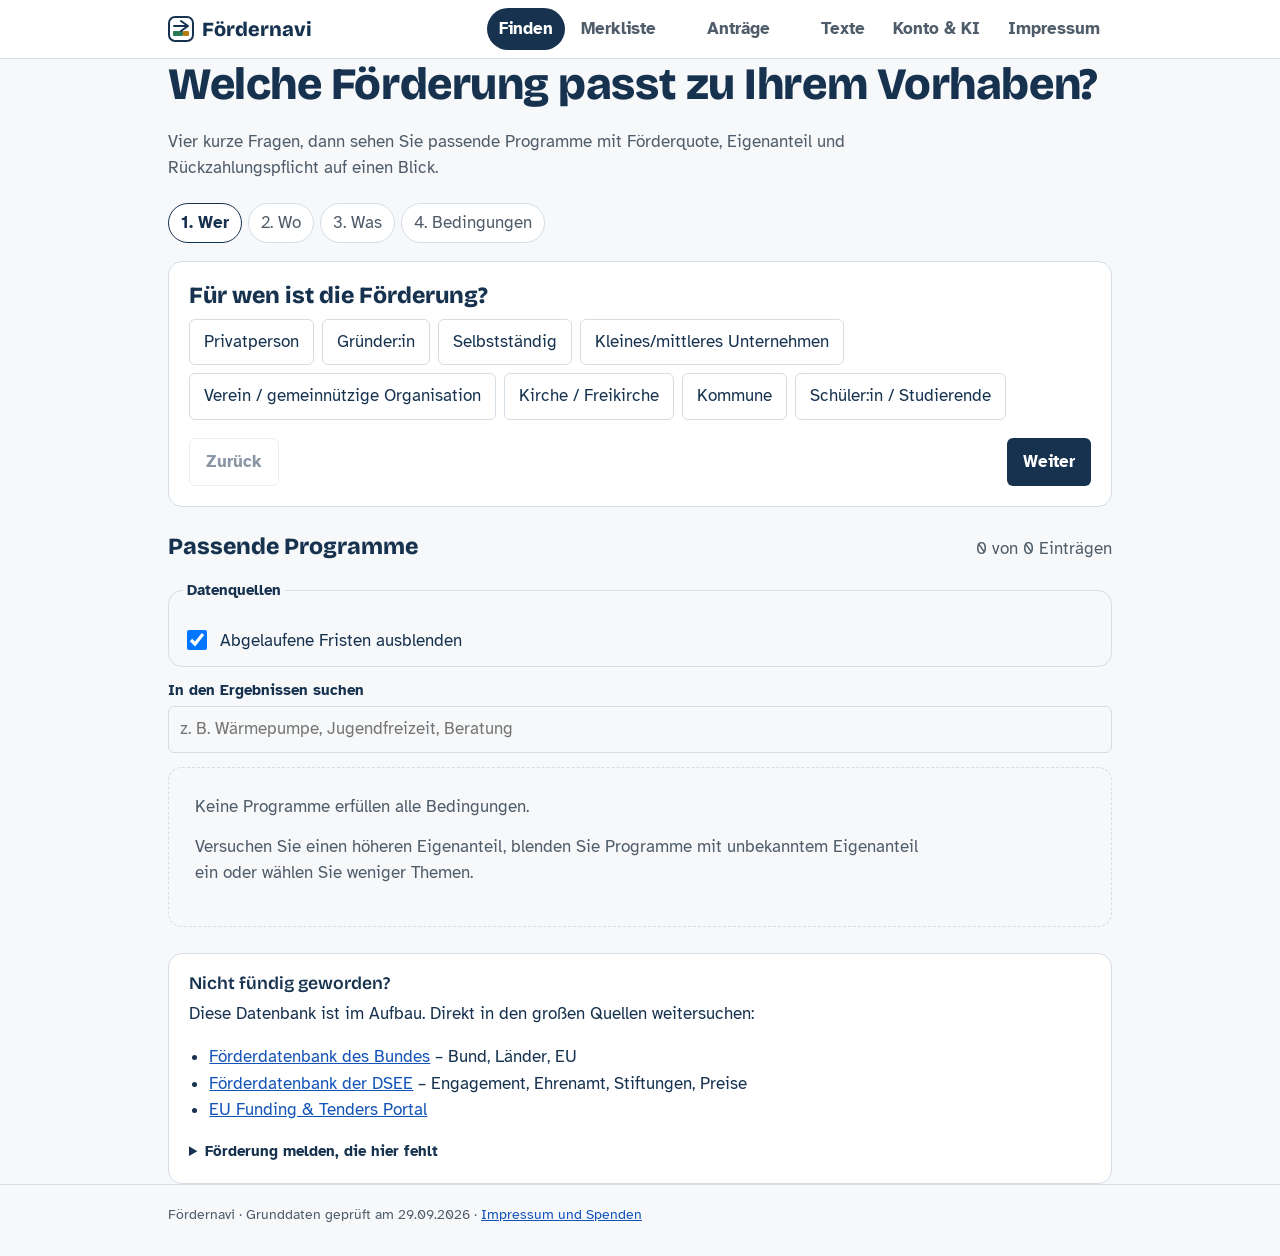
==== web/index.template.html @ 4931183f "Add files via upload" ====
<!doctype html>
<html lang="de">
<head>
<meta charset="utf-8">
<meta name="viewport" content="width=device-width, initial-scale=1, viewport-fit=cover">
<!-- Für den eigenen Server: content="/api" eintragen, dann sind Nutzerkonten und Sync aktiv -->
<meta name="api-base" content="">
<!--PWA-->
<title>Fördernavi – Förderungen finden, beantragen, verwalten</title>
<link rel="preconnect" href="https://fonts.googleapis.com">
<link rel="preconnect" href="https://fonts.gstatic.com" crossorigin>
<link href="https://fonts.googleapis.com/css2?family=Atkinson+Hyperlegible:wght@400;700&family=Bricolage+Grotesque:opsz,wght@12..96,600;12..96,800&display=swap" rel="stylesheet">
<style>
:root{
  --paper:#F6F8FA;--surface:#FFFFFF;--ink:#16324F;--muted:#4F5C6A;--line:#D5DDE5;
  --grant:#1D6A49;--grant-soft:#E3F2EA;--own:#8A5A05;--own-soft:#F8EEDC;--loan:#4B4196;--loan-soft:#ECE9F8;
  --unknown:#9AA6B2;--focus:#1454B8;--danger:#A3221B;
  --r-sm:6px;--r-lg:14px;
  --body:"Atkinson Hyperlegible",system-ui,-apple-system,"Segoe UI",Arial,sans-serif;
  --display:"Bricolage Grotesque","Atkinson Hyperlegible",system-ui,sans-serif;
  box-sizing:border-box;padding-top:env(safe-area-inset-top,0px);padding-bottom:env(safe-area-inset-bottom,0px);
}
@media (prefers-color-scheme:dark){:root:not([data-theme="light"]){
  --paper:#0E1822;--surface:#142230;--ink:#E4ECF3;--muted:#9AABBA;--line:#2A3B4C;
  --grant:#4DB688;--grant-soft:#18392B;--own:#E1A640;--own-soft:#3A2E14;--loan:#A097E6;--loan-soft:#2A2645;--unknown:#5E6C7A;--focus:#6EA8FF;--danger:#F2877F;}}
:root[data-theme="dark"]{--paper:#0E1822;--surface:#142230;--ink:#E4ECF3;--muted:#9AABBA;--line:#2A3B4C;
  --grant:#4DB688;--grant-soft:#18392B;--own:#E1A640;--own-soft:#3A2E14;--loan:#A097E6;--loan-soft:#2A2645;--unknown:#5E6C7A;--focus:#6EA8FF;--danger:#F2877F;}
*,*::before,*::after{box-sizing:inherit}
html{scroll-padding-top:calc(env(safe-area-inset-top,0px) + 64px)}
body{margin:0;background:var(--paper);color:var(--ink);font:17px/1.55 var(--body)}
h1,h2,h3{font-family:var(--display);line-height:1.15;margin:0 0 .4em}
h1{font-size:clamp(1.9rem,5vw,2.8rem);font-weight:800;letter-spacing:-.01em}
h2{font-size:1.45rem;font-weight:800}
h3{font-size:1.1rem;font-weight:600}
p{margin:0 0 .8em;max-width:68ch}
a{color:var(--focus)}
button,input,select,textarea{font:inherit;color:inherit}
:focus-visible{outline:3px solid var(--focus);outline-offset:2px}
.wrap{max-width:980px;margin:0 auto;padding:0 18px}
header.top{position:sticky;top:env(safe-area-inset-top,0px);z-index:10;background:var(--surface);border-bottom:1px solid var(--line)}
.top .wrap{display:flex;align-items:center;gap:6px 14px;min-height:58px;flex-wrap:wrap;padding-top:8px;padding-bottom:8px}
.brand{font-family:var(--display);font-weight:800;font-size:1.25rem;white-space:nowrap;display:flex;align-items:center;gap:8px}
.brand svg{flex:none}
nav.tabs{display:flex;gap:4px;margin-left:auto;overflow-x:auto;max-width:100%}
@media (max-width:760px){nav.tabs{margin-left:0;width:100%}}
nav.tabs button{border:0;background:none;padding:8px 12px;border-radius:999px;cursor:pointer;white-space:nowrap;color:var(--muted);font-weight:700}
nav.tabs button[aria-current="page"]{background:var(--ink);color:var(--surface)}
nav.tabs .count{display:inline-block;min-width:1.4em;margin-left:4px;font-size:.8em;opacity:.8}
main{padding:28px 0 64px}
section.view{display:none}section.view.on{display:block}
.intro{margin-bottom:22px}
.intro p{color:var(--muted);font-size:1.05rem}
.steps{display:flex;gap:6px;margin:0 0 18px;padding:0;list-style:none;flex-wrap:wrap}
.steps li button{border:1px solid var(--line);background:var(--surface);border-radius:999px;padding:6px 12px;cursor:pointer;color:var(--muted)}
.steps li button[aria-current="step"]{border-color:var(--ink);color:var(--ink);font-weight:700}
.steps li button.done{color:var(--grant);border-color:var(--grant)}
.panel{background:var(--surface);border:1px solid var(--line);border-radius:var(--r-lg);padding:20px}
.chips{display:flex;flex-wrap:wrap;gap:8px;margin:10px 0 4px}
.chip{border:1.5px solid var(--line);background:var(--surface);border-radius:var(--r-sm);padding:9px 14px;cursor:pointer;text-align:left}
.chip[aria-pressed="true"]{border-color:var(--ink);background:var(--ink);color:var(--surface)}
.chip small{display:block;font-size:.8rem;opacity:.75}
.row{display:flex;gap:12px;flex-wrap:wrap;align-items:flex-end}
.field{display:flex;flex-direction:column;gap:4px;flex:1 1 220px;margin:8px 0}
.field label{font-weight:700;font-size:.93rem}
.field .help{font-size:.85rem;color:var(--muted)}
input[type=text],input[type=number],input[type=email],input[type=password],input[type=date],select,textarea{border:1.5px solid var(--line);background:var(--paper);border-radius:var(--r-sm);padding:9px 11px;width:100%}
textarea{min-height:90px;resize:vertical}
.check{display:flex;gap:10px;align-items:flex-start;margin:8px 0;cursor:pointer}
.check input{width:20px;height:20px;margin-top:2px;flex:none}
.btn{border:0;border-radius:var(--r-sm);padding:10px 16px;font-weight:700;cursor:pointer;background:var(--ink);color:var(--surface)}
.btn.ghost{background:transparent;color:var(--ink);border:1.5px solid var(--line)}
.btn.small{padding:6px 11px;font-size:.9rem}
.btn:disabled{opacity:.5;cursor:not-allowed}
.nav-btns{display:flex;justify-content:space-between;gap:10px;margin-top:18px}
.results-head{display:flex;justify-content:space-between;align-items:baseline;gap:12px;margin:26px 0 10px;flex-wrap:wrap}
.results-head .sum{color:var(--muted)}
.search{margin:0 0 14px}
.list{display:flex;flex-direction:column;gap:14px}
.card{background:var(--surface);border:1px solid var(--line);border-radius:var(--r-lg);padding:18px 18px 14px}
.card .meta{display:flex;flex-wrap:wrap;gap:6px;margin:0 0 8px}
.tag{font-size:.8rem;padding:2px 8px;border-radius:999px;background:var(--paper);border:1px solid var(--line);color:var(--muted)}
.tag.grant{background:var(--grant-soft);border-color:transparent;color:var(--grant);font-weight:700}
.tag.loan{background:var(--loan-soft);border-color:transparent;color:var(--loan);font-weight:700}
.tag.warn{background:var(--own-soft);border-color:transparent;color:var(--own)}
.card h3{margin-bottom:2px}
.card .giver{color:var(--muted);margin:0 0 10px;font-size:.95rem}
/* Finanzierungsbalken: das zentrale Element */
.fin{margin:12px 0}
.bar{display:flex;height:16px;border-radius:4px;overflow:hidden;background:repeating-linear-gradient(135deg,var(--line) 0 6px,transparent 6px 12px);border:1px solid var(--line)}
.bar .g{background:var(--grant)}.bar .o{background:#C98A1A}.bar .l{background:var(--loan)}
.fin .legend{display:flex;flex-wrap:wrap;gap:4px 16px;font-size:.9rem;margin-top:6px}
.fin .legend b{font-variant-numeric:tabular-nums}
.dot{display:inline-block;width:10px;height:10px;border-radius:2px;margin-right:5px;vertical-align:baseline}
.card .hint{font-size:.95rem;margin:8px 0}
.card .src{font-size:.82rem;color:var(--muted);margin:6px 0 10px}
.card .actions{display:flex;flex-wrap:wrap;gap:8px}
.empty{padding:26px;border:1.5px dashed var(--line);border-radius:var(--r-lg);color:var(--muted)}
.more-sources{margin-top:26px}
.more-sources ul{padding-left:1.2em}
.kanban{display:grid;grid-template-columns:repeat(auto-fill,minmax(260px,1fr));gap:14px}
.col h3{display:flex;justify-content:space-between}
.col .items{display:flex;flex-direction:column;gap:10px}
.app{background:var(--surface);border:1px solid var(--line);border-radius:10px;padding:12px}
.app .due{font-size:.88rem;color:var(--muted)}
.app .due.soon{color:var(--danger);font-weight:700}
details.editor{margin-top:8px}
details.editor summary{cursor:pointer;font-weight:700;font-size:.92rem}
.log{font-size:.9rem;border-left:3px solid var(--line);padding-left:10px;margin:6px 0}
.out{white-space:pre-wrap;background:var(--paper);border:1px solid var(--line);border-radius:var(--r-sm);padding:14px;margin:8px 0;font-size:.97rem}
.note{font-size:.9rem;color:var(--muted)}
.notice{background:var(--own-soft);color:var(--ink);border-radius:var(--r-sm);padding:10px 14px;font-size:.93rem;margin:10px 0}
.grid2{display:grid;grid-template-columns:repeat(auto-fit,minmax(280px,1fr));gap:16px}
.donate button{margin:4px 8px 4px 0}
footer{border-top:1px solid var(--line);padding:18px 0 30px;color:var(--muted);font-size:.9rem}
.toast{position:fixed;left:50%;bottom:calc(env(safe-area-inset-bottom,0px) + 20px);transform:translateX(-50%);background:var(--ink);color:var(--surface);padding:10px 16px;border-radius:8px;opacity:0;transition:opacity .2s;pointer-events:none;z-index:30}
.toast.on{opacity:1}
@media (prefers-reduced-motion:reduce){.toast{transition:none}}
.sr{position:absolute;width:1px;height:1px;overflow:hidden;clip:rect(0 0 0 0)}
.tablewrap{overflow-x:auto}
fieldset.srcfilter{border:1px solid var(--line);border-radius:var(--r-lg);padding:8px 14px 4px;margin:0 0 12px}
fieldset.srcfilter legend{font-weight:700;font-size:.93rem;padding:0 4px}
.meld{border-top:1px solid var(--line);padding:12px 0}
.tag.ok{background:var(--grant-soft);color:var(--grant);border-color:transparent}
</style>
</head>
<body>
<header class="top"><div class="wrap">
  <div class="brand"><svg width="26" height="26" viewBox="0 0 26 26" aria-hidden="true"><rect x="1" y="1" width="24" height="24" rx="6" fill="none" stroke="currentColor" stroke-width="2"/><rect x="5" y="15" width="10" height="5" rx="1" fill="#2B7A57"/><rect x="15" y="15" width="6" height="5" rx="1" fill="#B97A10"/><path d="M6 10h14M13 5l7 5-7 5" fill="none" stroke="currentColor" stroke-width="2" stroke-linecap="round" stroke-linejoin="round"/></svg>Fördernavi</div>
  <nav class="tabs" aria-label="Hauptmenü">
    <button data-view="finden" aria-current="page">Finden</button>
    <button data-view="merkliste">Merkliste<span class="count" id="cMerk"></span></button>
    <button data-view="antraege">Anträge<span class="count" id="cApp"></span></button>
    <button data-view="texte">Texte</button>
    <button data-view="konto">Konto &amp; KI</button>
    <button data-view="redaktion" id="navRed" hidden>Redaktion</button>
    <button data-view="impressum">Impressum</button>
  </nav>
</div></header>

<main class="wrap">
<!-- FINDEN -->
<section class="view on" id="v-finden">
  <div class="intro">
    <h1>Welche Förderung passt zu Ihrem Vorhaben?</h1>
    <p>Vier kurze Fragen, dann sehen Sie passende Programme mit Förderquote, Eigenanteil und Rückzahlungspflicht auf einen Blick.</p>
  </div>
  <ol class="steps" id="steps"></ol>
  <div class="panel" id="stepPanel"></div>

  <div class="results-head">
    <h2 id="resTitle">Passende Programme</h2>
    <span class="sum" id="resSum"></span>
  </div>
  <fieldset class="srcfilter"><legend>Datenquellen</legend><div class="chips" id="srcChips"></div><label class="check"><input type="checkbox" id="hideExpired" checked><span>Abgelaufene Fristen ausblenden</span></label></fieldset>
  <div class="search field"><label for="q">In den Ergebnissen suchen</label><input type="text" id="q" placeholder="z. B. Wärmepumpe, Jugendfreizeit, Beratung"></div>
  <div class="list" id="results"></div>

  <div class="more-sources panel">
    <h3>Nicht fündig geworden?</h3>
    <p>Diese Datenbank ist im Aufbau. Direkt in den großen Quellen weitersuchen:</p>
    <ul>
      <li><a href="https://www.foerderdatenbank.de/" target="_blank" rel="noopener">Förderdatenbank des Bundes</a> – Bund, Länder, EU</li>
      <li><a href="https://foerderdatenbank.d-s-e-e.de/" target="_blank" rel="noopener">Förderdatenbank der DSEE</a> – Engagement, Ehrenamt, Stiftungen, Preise</li>
      <li><a href="https://ec.europa.eu/info/funding-tenders/opportunities/portal/screen/support/apis" target="_blank" rel="noopener">EU Funding &amp; Tenders Portal</a></li>
    </ul>
    <details class="editor"><summary>Förderung melden, die hier fehlt</summary>
      <p class="note">Besonders gesucht: Förderungen von Kreisen, Städten, Gemeinden und örtlichen Stiftungen. Kommunen können ein Partnerkonto bekommen – Kontakt über das Impressum.</p>
      <div class="grid2">
        <div class="field"><label for="mTitel">Name des Programms *</label><input type="text" id="mTitel" required></div>
        <div class="field"><label for="mGeber">Fördergeber</label><input type="text" id="mGeber"></div>
        <div class="field"><label for="mEbene">Ebene</label><select id="mEbene"><option>Kreis/Stadt</option><option>Land</option><option>Bund</option><option>EU</option><option>Stiftung</option><option>Lotterie</option></select></div>
        <div class="field"><label for="mLand">Bundesland</label><select id="mLand"><option value="">–</option></select></div>
        <div class="field"><label for="mOrt">Kreis oder Stadt</label><input type="text" id="mOrt"></div>
        <div class="field"><label for="mArt">Art</label><select id="mArt"><option value="zuschuss">Zuschuss</option><option value="darlehen">Darlehen</option><option value="pauschale">Pauschale</option><option value="kombination">Zuschuss + Darlehen</option></select></div>
        <div class="field"><label for="mQuote">Förderquote in % (falls bekannt)</label><input type="number" id="mQuote" min="0" max="100"></div>
        <div class="field"><label for="mEA">Eigenanteil in % (falls bekannt)</label><input type="number" id="mEA" min="0" max="100"></div>
        <div class="field"><label for="mMax">Höchstbetrag in €</label><input type="number" id="mMax" min="0"></div>
        <div class="field"><label for="mFrist">Frist</label><input type="text" id="mFrist" placeholder="z. B. 31.03.2027 oder laufend"></div>
        <div class="field"><label for="mUrl">Link zur offiziellen Seite *</label><input type="text" id="mUrl" placeholder="https://"></div>
      </div>
      <div class="field"><label for="mText">Kurzbeschreibung</label><textarea id="mText"></textarea></div>
      <button class="btn" id="mSend">Förderung melden</button>
      <p class="note" id="mNote" role="status">Meldungen werden vor der Veröffentlichung von der Redaktion geprüft.</p>
    </details>

  </div>
</section>

<!-- MERKLISTE -->
<section class="view" id="v-merkliste">
  <h1>Merkliste</h1>
  <p class="note" id="storeNote1"></p>
  <div class="list" id="merkList"></div>
</section>

<!-- ANTRÄGE -->
<section class="view" id="v-antraege">
  <h1>Anträge verwalten</h1>
  <p>Jeder Antrag hat Status, Fristen, Checkliste und ein Kontaktprotokoll. Fristen lassen sich in den Kalender übernehmen.</p>
  <div class="row" style="margin-bottom:16px">
    <button class="btn ghost small" id="appNew">Antrag ohne Programm anlegen</button>
    <button class="btn ghost small" id="exportAll">Alle Daten exportieren</button>
    <label class="btn ghost small" for="importFile" style="display:inline-block">Daten importieren</label><input type="file" id="importFile" accept="application/json" class="sr">
  </div>
  <div class="kanban" id="kanban"></div>
</section>

<!-- TEXTE -->
<section class="view" id="v-texte">
  <h1>Antragstexte erstellen</h1>
  <p>Füllen Sie die Felder aus. Das Werkzeug erzeugt eine Projektbeschreibung, ein Anschreiben und eine Kontaktanfrage an die Förderstelle. Alles funktioniert ohne KI; die KI-Überarbeitung ist optional.</p>
  <div class="panel">
    <div class="grid2">
      <div class="field"><label for="tProg">Förderprogramm</label><select id="tProg"></select></div>
      <div class="field"><label for="tOrg">Antragsteller (Name, Verein, Gemeinde)</label><input type="text" id="tOrg"></div>
      <div class="field"><label for="tPerson">Ansprechperson</label><input type="text" id="tPerson"></div>
      <div class="field"><label for="tTitel">Projekttitel</label><input type="text" id="tTitel"></div>
    </div>
    <div class="field"><label for="tLage">Ausgangslage – welches Problem oder welcher Bedarf besteht?</label><textarea id="tLage"></textarea></div>
    <div class="field"><label for="tZiel">Ziel – was soll am Ende anders sein?</label><textarea id="tZiel"></textarea></div>
    <div class="grid2">
      <div class="field"><label for="tGruppe">Zielgruppe und Anzahl erreichter Personen</label><input type="text" id="tGruppe"></div>
      <div class="field"><label for="tZeit">Zeitraum</label><input type="text" id="tZeit" placeholder="z. B. 01.03.–30.11.2027"></div>
    </div>
    <div class="field"><label for="tMass">Maßnahmen – was genau wird getan?</label><textarea id="tMass"></textarea></div>
    <div class="grid2">
      <div class="field"><label for="tKosten">Gesamtkosten in €</label><input type="number" id="tKosten" min="0"></div>
      <div class="field"><label for="tEigen">Eigenanteil in €</label><input type="number" id="tEigen" min="0"><span class="help">Eigenmittel, Spenden, Eigenleistung – je nach Programm zulässig.</span></div>
    </div>
    <button class="btn" id="tGen">Texte erzeugen</button>
  </div>
  <div id="tOut"></div>
</section>

<!-- KONTO & KI -->
<section class="view" id="v-konto">
  <h1>Konto und KI</h1>
  <div class="grid2">
    <div class="panel" id="kontoPanel"></div>
    <div class="panel">
      <h2>KI-Unterstützung (optional)</h2>
      <p>Die Plattform funktioniert vollständig ohne KI. Wer möchte, kann Texte zusätzlich von einer KI überarbeiten lassen.</p>
      <div class="field"><label for="kiProv">Anbieter</label>
        <select id="kiProv">
          <option value="aus">Aus</option>
          <option value="claudeai">Claude (in claude.ai, ohne Schlüssel)</option>
          <option value="anthropic">Claude über eigenen API-Schlüssel</option>
          <option value="openai">ChatGPT über eigenen API-Schlüssel</option>
        </select></div>
      <div id="kiKeyBox" hidden>
        <div class="field"><label for="kiKey">API-Schlüssel</label><input type="password" id="kiKey" autocomplete="off"><span class="help">Wird nur für diese Browsersitzung gespeichert und direkt an den Anbieter gesendet, nie an unseren Server.</span></div>
        <div class="field"><label for="kiModel">Modellname</label><input type="text" id="kiModel"><span class="help">Aktuelle Modellnamen stehen in der Dokumentation des Anbieters.</span></div>
      </div>
      <p class="note" id="kiState"></p>
      <p class="notice">Keine personenbezogenen Daten Dritter eingeben. Texte, die an eine KI gehen, verarbeitet der jeweilige Anbieter.</p>
    </div>
  </div>
</section>

<!-- REDAKTION -->
<section class="view" id="v-redaktion">
  <h1>Redaktion</h1>
  <div class="grid2">
    <div class="panel"><h2>Übersicht</h2><div id="redStat"></div><button class="btn" id="redImport">Import jetzt starten</button><p class="note" id="redImportNote" role="status"></p></div>
    <div class="panel"><h2>Datenquellen</h2><p class="note">Ausgeschaltete Quellen werden beim nächsten Import nicht abgerufen. DSEE erst nach Freigabe durch die DSEE einschalten.</p><div id="redQuellen"></div></div>
  </div>
  <div class="panel" style="margin-top:16px"><h2>Website hinzufügen (Kreis, Stadt, Stiftung)</h2>
    <div class="grid2">
      <div class="field"><label for="wName">Kurzname (a–z, 0–9, -)</label><input type="text" id="wName" placeholder="stadt-musterstadt"></div>
      <div class="field"><label for="wStart">Startseite der Förderübersicht</label><input type="text" id="wStart" placeholder="https://"></div>
      <div class="field"><label for="wMuster">Linkmuster der Detailseiten (Regex)</label><input type="text" id="wMuster" placeholder="/foerderung/.+"></div>
      <div class="field"><label for="wOrt">Ort</label><input type="text" id="wOrt"></div>
      <div class="field"><label for="wGeber">Fördergeber</label><input type="text" id="wGeber"></div>
      <div class="field"><label for="wLand">Bundesland (Name)</label><input type="text" id="wLand" placeholder="Nordrhein-Westfalen"></div>
    </div><button class="btn" id="wAdd">Website anlegen</button><p class="note" id="wNote" role="status">Das Linkmuster findet man auf dem Server mit: python -m importer.run --probe-url &lt;Startseite&gt;</p></div>
  <div class="panel" style="margin-top:16px"><h2>Meldungen prüfen</h2><div id="redMeld"></div></div>
  <div class="panel" style="margin-top:16px"><h2>Eintrag korrigieren oder als geprüft markieren</h2>
    <div class="field"><label for="kSuche">Eintrag suchen</label><input type="text" id="kSuche" placeholder="Titel eingeben"></div><div id="kTreffer"></div><div id="kForm"></div></div>
  <div class="panel" style="margin-top:16px"><h2>Rollen vergeben</h2><p class="note">„Kommune“ ist ein Partnerkonto einer Verwaltung; deren Meldungen werden markiert und vorrangig geprüft.</p>
    <div class="grid2"><div class="field"><label for="rMail">E-Mail des Kontos</label><input type="email" id="rMail"></div>
    <div class="field"><label for="rRolle">Rolle</label><select id="rRolle"><option value="nutzer">Nutzer</option><option value="kommune">Kommune (Partner)</option><option value="redaktion">Redaktion</option></select></div>
    <div class="field"><label for="rOrt">Ort (bei Kommune)</label><input type="text" id="rOrt"></div></div>
    <button class="btn" id="rSet">Rolle speichern</button><p class="note" id="rNote" role="status"></p></div>
</section>

<!-- IMPRESSUM -->
<section class="view" id="v-impressum">
  <h1>Impressum</h1>
  <div class="grid2">
    <div class="panel">
      <h2>Anbieter</h2>
      <p>[Name / Organisation]<br>[Straße Hausnummer]<br>[PLZ Ort]</p>
      <p>E-Mail: [kontakt@example.org]<br>Telefon: [optional]</p>
      <p>Verantwortlich für den Inhalt: [Name, Anschrift]</p>
      <p class="note">Platzhalter – vor Veröffentlichung nach § 5 DDG und § 18 MStV vollständig ausfüllen.</p>
    </div>
    <div class="panel donate">
      <h2>Unterstützen</h2>
      <p>Fördernavi ist kostenlos und werbefrei. Spenden helfen, die Daten aktuell zu halten.</p>
      <button class="btn" disabled data-pay="paypal">PayPal – in Vorbereitung</button>
      <button class="btn ghost" disabled data-pay="weitere">Weitere Anbieter – in Vorbereitung</button>
      <p style="margin-top:12px">Überweisung:<br>Kontoinhaber: [Name]<br>IBAN: [DE00 0000 0000 0000 0000 00]<br>Verwendungszweck: Spende Fördernavi</p>
      <p class="note">Spendenquittungen sind nur möglich, wenn der Betreiber als gemeinnützig anerkannt ist.</p>
    </div>
  </div>
  <div class="panel" style="margin-top:16px">
    <h2>Datenquellen und Lizenzen</h2>
    <p>Daten aus der Förderdatenbank des Bundes stehen unter CC BY 4.0. Quelle: Förderdatenbank des Bundes, Bundesministerium für Wirtschaft und Energie, <a href="https://www.foerderdatenbank.de/" target="_blank" rel="noopener">foerderdatenbank.de</a>.</p>
    <p>Kennzeichnung jedes Eintrags: <b>geprüft</b> = gegen offizielle Quelle abgeglichen; <b>Import</b> = automatisch aus offizieller Schnittstelle; <b>KI-Wissen, ungeprüft</b> = Startdaten aus dem Wissen eines Sprachmodells, können veraltet oder falsch sein; <b>Platzhalter</b> = Hinweis auf eine Förderart, die es örtlich oft gibt.</p>
    <h2>Haftung</h2>
    <p>Alle Angaben ohne Gewähr. Maßgeblich sind allein die Förderrichtlinie und der Bescheid des Fördergebers. Fördernavi ist keine Rechts- oder Steuerberatung.</p>
    <h2>Datenschutz</h2>
    <p>[Platzhalter für die Datenschutzerklärung.] Ohne Konto bleiben Merkliste und Anträge nur in diesem Browser gespeichert.</p>
  </div>
</section>
</main>
<footer><div class="wrap">Fördernavi · <span id="stand"></span> · <a href="#" data-goto="impressum">Impressum und Spenden</a></div></footer>
<div class="toast" id="toast" role="status" aria-live="polite"></div>

<script>
"use strict";
const SEED = /*SEED_DATA*/[];
const META = /*META*/{};
const API = (document.querySelector('meta[name="api-base"]')||{}).content||"";

const LAENDER={BW:"Baden-Württemberg",BY:"Bayern",BE:"Berlin",BB:"Brandenburg",HB:"Bremen",HH:"Hamburg",HE:"Hessen",MV:"Mecklenburg-Vorpommern",NI:"Niedersachsen",NW:"Nordrhein-Westfalen",RP:"Rheinland-Pfalz",SL:"Saarland",SN:"Sachsen",ST:"Sachsen-Anhalt",SH:"Schleswig-Holstein",TH:"Thüringen"};
const WER=[["privat","Privatperson"],["gruender","Gründer:in"],["selbststaendig","Selbstständig"],["kmu","Kleines/mittleres Unternehmen"],["verein","Verein / gemeinnützige Organisation"],["kirche","Kirche / Freikirche"],["kommune","Kommune"],["studierende","Schüler:in / Studierende"]];
const THEMEN=[["gruendung","Gründung"],["energie","Energie & Heizung"],["bauen","Bauen & Sanieren"],["bildung","Bildung & Weiterbildung"],["soziales","Soziales"],["inklusion","Inklusion"],["ehrenamt","Ehrenamt"],["jugend","Jugendarbeit"],["kultur","Kultur & Heimat"],["sport","Sport"],["umwelt","Umwelt & Natur"],["demokratie","Demokratie"],["digital","Digitalisierung"],["forschung","Forschung & Innovation"],["beratung","Beratung"],["denkmal","Denkmal"],["laendlich","Ländlicher Raum"],["international","International"],["lebensunterhalt","Lebensunterhalt"]];
const ART={zuschuss:"Zuschuss",pauschale:"Pauschale",stipendium:"Stipendium",sozialleistung:"Sozialleistung",darlehen:"Darlehen",kombination:"Zuschuss + Darlehen",buergschaft:"Bürgschaft",beteiligung:"Beteiligung"};
const QUELLE={ki:"KI-Wissen, ungeprüft",geprueft:"geprüft",teilgeprueft:"teilweise geprüft",import:"Import aus offizieller Schnittstelle",platzhalter:"Platzhalter",meldung:"Nutzermeldung, ungeprüft",scrape:"automatisch von Website gelesen, ungeprüft"};
const STATUS=[["idee","Idee"],["vorbereitung","In Vorbereitung"],["eingereicht","Eingereicht"],["bewilligt","Bewilligt"],["nachweis","Verwendungsnachweis"],["abgeschlossen","Abgeschlossen"],["abgelehnt","Abgelehnt"]];
const CHECK=["Förderrichtlinie vollständig gelesen","Antragsberechtigung geprüft","Nicht vor Bewilligung mit dem Projekt beginnen (vorzeitiger Maßnahmebeginn)","Kosten- und Finanzierungsplan erstellt","Eigenanteil gesichert","Nachweis der Gemeinnützigkeit (falls Verein/Kirche)","Satzung / Registerauszug","Angebote oder Kostenvoranschläge","Projektbeschreibung","Kontakt zur Förderstelle aufgenommen","Antrag eingereicht (Datum notieren)","Bewilligungsbescheid abgelegt","Frist für Verwendungsnachweis notiert"];

let DATA=SEED.slice();
const SRC=[["basis","Geprüfte Grunddaten"],["fdb","Förderdatenbank des Bundes"],["eu_sedia","EU Funding & Tenders"],["dsee","DSEE"],["web","Websites (Kreise, Städte, Stiftungen)"],["meldung","Geprüfte Meldungen"]];
const srcOf=p=>p.id.startsWith("meldung-")?"meldung":!p.src?"basis":["fdb","eu_sedia","dsee"].includes(p.src)?p.src:"web";
const srcOn=new Set(SRC.map(x=>x[0]));
const HEUTE=new Date().toISOString().slice(0,10);
const isoFrist=f=>/^\d{4}-\d{2}-\d{2}$/.test(f||"");
const fmtFrist=f=>isoFrist(f)?new Date(f+"T00:00:00").toLocaleDateString("de-DE"):f;
const norm=t=>(t||"").toLowerCase().replace(/[^a-zäöüß0-9]/g,"");
const S={step:0,wer:null,land:"",ort:"",themen:new Set(),art:"alle",ohneRueck:false,ea:"egal",unbekannt:true,kosten:"",nurKirche:false,q:""};

/* ---------- Speicher ---------- */
const KEY="fordernavi:v1";
let store={merk:[],apps:[],meldungen:[]};
let storageOk=true;
function load(){try{const r=localStorage.getItem(KEY);if(r)store=Object.assign(store,JSON.parse(r));}catch(e){storageOk=false;}}
let syncTimer=null;
function save(){try{localStorage.setItem(KEY,JSON.stringify(store));}catch(e){storageOk=false;}
  if(API&&token()){clearTimeout(syncTimer);syncTimer=setTimeout(pushState,800);}
  counts();}
function token(){try{return localStorage.getItem(KEY+":token")||"";}catch(e){return "";}}
function setToken(t){try{t?localStorage.setItem(KEY+":token",t):localStorage.removeItem(KEY+":token");}catch(e){}}
async function api(path,opt={}){const h={"Content-Type":"application/json"};if(token())h.Authorization="Bearer "+token();
  const r=await fetch(API+path,Object.assign({headers:h},opt));const j=await r.json().catch(()=>({}));if(!r.ok)throw new Error(j.detail||("Fehler "+r.status));return j;}
async function pushState(){try{await api("/state",{method:"PUT",body:JSON.stringify({merk:store.merk,apps:store.apps})});}catch(e){toast("Sync fehlgeschlagen: "+e.message);}}
async function pullState(){try{const j=await api("/state");if(j&&j.apps){store.merk=j.merk||[];store.apps=j.apps||[];save();renderAll();}}catch(e){}}

/* ---------- Hilfen ---------- */
const $=s=>document.querySelector(s);
function el(tag,attrs={},...kids){const e=document.createElement(tag);for(const[k,v]of Object.entries(attrs)){if(k==="class")e.className=v;else if(k.startsWith("on"))e.addEventListener(k.slice(2),v);else if(v===true)e.setAttribute(k,"");else if(v!==false&&v!=null)e.setAttribute(k,v);}for(const k of kids.flat()){if(k==null||k===false)continue;e.append(k.nodeType?k:document.createTextNode(String(k)));}return e;}
const eur=n=>n==null?"–":new Intl.NumberFormat("de-DE",{style:"currency",currency:"EUR",maximumFractionDigits:0}).format(n);
function toast(t){const x=$("#toast");x.textContent=t;x.classList.add("on");clearTimeout(toast.t);toast.t=setTimeout(()=>x.classList.remove("on"),2600);}
const uid=()=>Math.random().toString(36).slice(2,10)+Date.now().toString(36);
const byId=id=>DATA.find(p=>p.id===id);

/* ---------- Downloads (claude.ai-Capability oder normaler Browser) ---------- */
let dl=null;
async function download(filename,data,type){
  if(dl){try{await dl.save({filename,data});return;}catch(e){toast("Download abgebrochen");return;}}
  const url=URL.createObjectURL(new Blob([data],{type}));const a=el("a",{href:url,download:filename});document.body.append(a);a.click();a.remove();setTimeout(()=>URL.revokeObjectURL(url),2000);}

/* ---------- Assistent ---------- */
const STEPS=["Wer","Wo","Was","Bedingungen"];
function renderSteps(){const ol=$("#steps");ol.replaceChildren(...STEPS.map((n,i)=>el("li",{},el("button",{type:"button","aria-current":S.step===i?"step":false,class:stepDone(i)?"done":"",onclick:()=>{S.step=i;renderStep();}},`${i+1}. ${n}`))));}
function stepDone(i){return (i===0&&S.wer)||(i===1&&S.land)||(i===2&&S.themen.size)||(i===3&&(S.ohneRueck||S.ea!=="egal"||S.art!=="alle"));}
function chip(label,pressed,on,sub){return el("button",{type:"button",class:"chip","aria-pressed":pressed?"true":"false",onclick:on},label,sub?el("small",{},sub):null);}
function renderStep(){
  renderSteps();const p=$("#stepPanel");p.replaceChildren();
  if(S.step===0){p.append(el("h2",{},"Für wen ist die Förderung?"),el("div",{class:"chips"},WER.map(([k,l])=>chip(l,S.wer===k,()=>{S.wer=S.wer===k?null:k;renderStep();update();}))));
    if(S.wer==="kirche")p.append(el("p",{class:"notice"},"Einschätzung: Öffentliche Programme schließen religiöse Verkündigung meist aus. Soziale, diakonische, kulturelle, bauliche und Jugendprojekte sind dagegen oft förderfähig. Programme mit bekanntem Ausschluss werden ausgeblendet."));}
  if(S.step===1){const sel=el("select",{id:"land",onchange:e=>{S.land=e.target.value;update();renderSteps();}},el("option",{value:""},"Bundesland wählen"),Object.entries(LAENDER).map(([k,v])=>el("option",{value:k,selected:S.land===k},v)));
    p.append(el("h2",{},"Wo findet das Vorhaben statt?"),el("div",{class:"row"},el("div",{class:"field"},el("label",{for:"land"},"Bundesland"),sel),el("div",{class:"field"},el("label",{for:"ort"},"Kreis oder Stadt (optional)"),el("input",{type:"text",id:"ort",value:S.ort,oninput:e=>{S.ort=e.target.value;update();}}),el("span",{class:"help"},"Für örtliche Programme. Die kommunale Ebene ist noch lückenhaft."))));}
  if(S.step===2){p.append(el("h2",{},"Was soll gefördert werden?"),el("p",{class:"note"},"Mehrfachauswahl möglich. Ohne Auswahl werden alle Themen gezeigt."),el("div",{class:"chips"},THEMEN.map(([k,l])=>chip(l,S.themen.has(k),()=>{S.themen.has(k)?S.themen.delete(k):S.themen.add(k);renderStep();update();}))));}
  if(S.step===3){
    p.append(el("h2",{},"Welche Bedingungen?"),
      el("h3",{},"Art der Förderung"),
      el("div",{class:"chips"},[["alle","Alle"],["geschenkt","Nur ohne Rückzahlung","Zuschuss, Pauschale, Stipendium"],["darlehen","Nur Darlehen"],["kombination","Zuschuss + Darlehen"]].map(([k,l,s])=>chip(l,S.art===k,()=>{S.art=k;S.ohneRueck=(k==="geschenkt");renderStep();update();},s))),
      el("h3",{style:"margin-top:16px"},"Eigenanteil – wie viel können Sie selbst tragen?"),
      el("div",{class:"chips"},[["egal","Egal"],["0","Kein Eigenanteil","100 % gefördert"],["10","bis 10 %"],["20","bis 20 %"],["30","bis 30 %"],["50","bis 50 %"],["80","bis 80 %"]].map(([k,l,s])=>chip(l,S.ea===k,()=>{S.ea=k;renderStep();update();},s))),
      el("label",{class:"check"},el("input",{type:"checkbox",checked:S.unbekannt,onchange:e=>{S.unbekannt=e.target.checked;update();}}),el("span",{},"Programme mit unbekanntem Eigenanteil trotzdem zeigen (als „prüfen“ markiert)")),
      el("div",{class:"row"},el("div",{class:"field"},el("label",{for:"kosten"},"Projektkosten in € (optional)"),el("input",{type:"number",id:"kosten",min:"0",value:S.kosten,oninput:e=>{S.kosten=e.target.value;update();}}),el("span",{class:"help"},"Dann rechnet jede Karte Förderbetrag und Eigenanteil in Euro aus."))));
  }
  p.append(el("div",{class:"nav-btns"},el("button",{class:"btn ghost",disabled:S.step===0,onclick:()=>{S.step--;renderStep();}},"Zurück"),
    S.step<3?el("button",{class:"btn",onclick:()=>{S.step++;renderStep();}},"Weiter"):el("button",{class:"btn",onclick:()=>$("#resTitle").scrollIntoView({behavior:"smooth"})},"Ergebnisse ansehen")));
}

/* ---------- Filter ---------- */
function match(p){
  if(!srcOn.has(srcOf(p)))return false;
  if($("#hideExpired")&&$("#hideExpired").checked&&isoFrist(p.frist)&&p.frist<HEUTE)return false;
  if(p.ort&&p.ort.length&&S.ort&&!p.ort.some(o=>norm(S.ort).includes(norm(o))||norm(o).includes(norm(S.ort))))return false;
  if(S.wer&&!p.z.includes(S.wer))return false;
  if(S.wer==="kirche"&&p.kirche==="nein")return false;
  if(!["DE","EU","lokal"].includes(p.r)&&S.land&&p.r!==S.land)return false;
  if(S.themen.size&&!p.th.some(t=>S.themen.has(t)))return false;
  if(S.ohneRueck&&p.rz!=="nein")return false;
  if(S.art==="darlehen"&&p.a!=="darlehen")return false;
  if(S.art==="kombination"&&p.a!=="kombination")return false;
  if(S.ea!=="egal"){const lim=+S.ea;if(p.ea==null){if(!S.unbekannt)return false;}else if(p.ea>lim)return false;}
  if(S.q){const t=(p.t+" "+p.g+" "+(p.hin||"")).toLowerCase();if(!S.q.toLowerCase().split(/\s+/).every(w=>t.includes(w)))return false;}
  return true;}
function rank(p){let s=0;if(p.rz==="nein")s+=30;if(p.ea===0)s+=20;else if(p.ea!=null)s+=10-p.ea/10;if(p.q!=null)s+=3;if(p.r===S.land)s+=8;if(p.ort&&S.ort)s+=12;if(isoFrist(p.frist)&&p.frist>=HEUTE)s+=2;if(p.r==="lokal")s-=4;if(p.quelle==="geprueft"||p.quelle==="import")s+=5;return -s;}
let LIMIT=30;
function update(more){if(!more)LIMIT=30;const res=DATA.filter(match).sort((a,b)=>rank(a)-rank(b));
  $("#resSum").textContent=`${res.length} von ${DATA.length} Einträgen`;
  const box=$("#results");box.replaceChildren();
  if(!res.length){box.append(el("div",{class:"empty"},el("p",{},"Keine Programme erfüllen alle Bedingungen."),el("p",{},"Versuchen Sie einen höheren Eigenanteil, blenden Sie Programme mit unbekanntem Eigenanteil ein oder wählen Sie weniger Themen.")));return;}
  res.slice(0,LIMIT).forEach(p=>box.append(card(p)));
  if(res.length>LIMIT)box.append(el("button",{class:"btn ghost",onclick:()=>{LIMIT+=30;update(true);}},`Weitere ${Math.min(30,res.length-LIMIT)} von noch ${res.length-LIMIT} anzeigen`));}

/* ---------- Karte mit Finanzierungsbalken ---------- */
function finanz(p){
  const k=+S.kosten||0;const loan=["darlehen","buergschaft","beteiligung"].includes(p.a);
  let q=p.q,ea=p.ea;if(q==null&&ea!=null)q=100-ea;if(ea==null&&q!=null&&!loan)ea=100-q;
  let gBetrag=null,eBetrag=null,capped=false;
  if(k&&q!=null){gBetrag=k*q/100;if(p.max!=null&&gBetrag>p.max){gBetrag=p.max;capped=true;}eBetrag=k-gBetrag;}
  const qPct=q==null?0:(gBetrag!=null&&k?gBetrag/k*100:q);const ePct=q==null?0:100-qPct;
  const bar=el("div",{class:"bar",role:"img","aria-label":q==null?"Förderquote unbekannt":`${Math.round(qPct)} % ${loan?"Darlehen":"Förderung"}, ${Math.round(ePct)} % Eigenanteil`},
    q!=null?el("div",{class:loan?"l":"g",style:`width:${qPct}%`}):null,q!=null&&ePct>0?el("div",{class:"o",style:`width:${ePct}%`}):null);
  const leg=el("div",{class:"legend"});
  if(q==null)leg.append(el("span",{},el("span",{class:"dot",style:"background:var(--unknown)"}),"Quote und Eigenanteil unbekannt – Richtlinie prüfen"));
  else{leg.append(el("span",{},el("span",{class:"dot",style:`background:var(--${loan?"loan":"grant"})`}),loan?"Darlehen bis ":"Förderung bis ",el("b",{},Math.round(qPct)+" %"),gBetrag!=null?` = ${eur(gBetrag)}`:""),
    el("span",{},el("span",{class:"dot",style:"background:var(--own)"}),"Eigenanteil ",el("b",{},Math.round(ePct)+" %"),eBetrag!=null?` = ${eur(eBetrag)}`:""));}
  if(p.max!=null)leg.append(el("span",{},"Höchstbetrag ",el("b",{},eur(p.max))));
  if(capped)leg.append(el("span",{style:"color:var(--own)"},"Höchstbetrag begrenzt die Förderung"));
  return el("div",{class:"fin"},bar,leg);}
function card(p,opts={}){
  const inMerk=store.merk.includes(p.id);
  const rzTag=p.rz==="nein"?el("span",{class:"tag grant"},"keine Rückzahlung"):p.rz==="ja"?el("span",{class:"tag loan"},"Rückzahlung"):el("span",{class:"tag warn"},"teilweise Rückzahlung");
  const eaTag=p.ea===0?el("span",{class:"tag grant"},"ohne Eigenanteil"):p.ea==null?el("span",{class:"tag warn"},"Eigenanteil prüfen"):null;
  const reg=p.r==="DE"?"bundesweit":p.r==="EU"?"EU-weit":p.r==="lokal"?(S.ort?`örtlich – in ${S.ort} prüfen`:"örtlich"):LAENDER[p.r]||p.r;
  return el("article",{class:"card"},
    el("div",{class:"meta"},el("span",{class:"tag"},p.e),el("span",{class:"tag"},ART[p.a]||p.a),rzTag,eaTag,el("span",{class:"tag"},p.ort&&p.ort.length?"nur "+p.ort.join(", "):reg)),
    el("h3",{},p.t),el("p",{class:"giver"},p.g+(p.frist?` · Frist: ${fmtFrist(p.frist)}`:"")+(isoFrist(p.frist)&&p.frist<HEUTE?" (abgelaufen)":"")),
    finanz(p),
    p.hin?el("p",{class:"hint"},p.hin):null,
    el("p",{class:"src"},"Datenstand: ",p.quelle==="geprueft"||p.quelle==="teilgeprueft"?el("span",{class:"tag ok"},QUELLE[p.quelle]):QUELLE[p.quelle]||p.quelle,
      p.pruef?` am ${fmtFrist(p.pruef.datum)}${p.pruef.durch?" durch "+p.pruef.durch:""}`:"",
      p.pruef&&p.pruef.belege&&p.pruef.belege.length?[" · Belege: ",...p.pruef.belege.flatMap((b,i)=>[i?", ":"",el("a",{href:b,target:"_blank",rel:"noopener","aria-label":"Beleg "+(i+1)+" zu "+p.t},String(i+1))])]:"",p.stand?` (${p.stand})`:"",p.auto?" · Quote/Eigenanteil automatisch aus dem Text gelesen":"",p.lizenz?` · Quelle: ${p.lizenz}`:"",p.url&&!p.urlOk&&p.quelle!=="import"?" · Link zur Startseite des Fördergebers, nicht aufgerufen":""),
    el("div",{class:"actions"},
      el("button",{class:"btn small"+(inMerk?" ghost":""),onclick:()=>{toggleMerk(p.id);}},inMerk?"Von Merkliste entfernen":"Merken"),
      el("button",{class:"btn small ghost",onclick:()=>{newApp(p.id);}},"Antrag anlegen"),
      el("button",{class:"btn small ghost",onclick:()=>{go("texte");$("#tProg").value=p.id;}},"Text vorbereiten"),
      p.url?el("a",{class:"btn small ghost",href:p.url,target:"_blank",rel:"noopener"},p.src==="fdb"?"In der Förderdatenbank":"Offizielle Seite"):null,
      p.offiziell?el("a",{class:"btn small ghost",href:p.offiziell,target:"_blank",rel:"noopener"},"Fördergeber"):null));}
function toggleMerk(id){const i=store.merk.indexOf(id);i>=0?store.merk.splice(i,1):store.merk.push(id);save();toast(i>=0?"Von der Merkliste entfernt":"Gemerkt");update();renderMerk();}

/* ---------- Merkliste ---------- */
function renderMerk(){const b=$("#merkList");b.replaceChildren();const items=store.merk.map(byId).filter(Boolean);
  if(!items.length)b.append(el("div",{class:"empty"},"Noch nichts gemerkt. Unter „Finden“ bei einem Programm auf „Merken“ tippen."));
  items.forEach(p=>b.append(card(p)));
  $("#storeNote1").textContent=API&&token()?"Mit Ihrem Konto synchronisiert.":storageOk?"Gespeichert in diesem Browser. Mit einem Konto auch auf anderen Geräten.":"Speichern im Browser ist hier nicht möglich – Daten gehen beim Schließen verloren. Bitte exportieren.";}

/* ---------- Anträge ---------- */
function newApp(pid){const p=pid?byId(pid):null;store.apps.push({id:uid(),pid:pid||null,titel:p?p.t:"Neuer Antrag",status:"idee",frist:"",nachweis:"",betrag:"",notiz:"",checks:{},log:[],created:new Date().toISOString()});save();go("antraege");toast("Antrag angelegt");}
function daysTo(d){if(!d)return null;return Math.round((new Date(d+"T00:00:00")-new Date(new Date().toDateString()))/864e5);}
function renderApps(){const k=$("#kanban");k.replaceChildren();
  STATUS.forEach(([sk,sl])=>{const items=store.apps.filter(a=>a.status===sk);
    if(!items.length&&["nachweis","abgeschlossen","abgelehnt"].includes(sk))return;
    k.append(el("div",{class:"col"},el("h3",{},sl,el("span",{class:"note"},String(items.length))),el("div",{class:"items"},items.length?items.map(appCard):el("p",{class:"note"},"–"))));});
  if(!store.apps.length)k.replaceChildren(el("div",{class:"empty"},"Noch keine Anträge. Legen Sie bei einem Programm „Antrag anlegen“ an."));}
function appCard(a){const p=a.pid?byId(a.pid):null;const d=daysTo(a.frist);const done=CHECK.filter(c=>a.checks[c]).length;
  const upd=(f,v)=>{a[f]=v;save();};
  return el("div",{class:"app"},
    el("strong",{},a.titel),p?el("div",{class:"note"},p.g):null,
    a.frist?el("div",{class:"due"+(d!=null&&d<=14&&d>=0?" soon":"")},`Antragsfrist: ${new Date(a.frist).toLocaleDateString("de-DE")}`+(d!=null?(d>=0?` (in ${d} Tagen)`:" (abgelaufen)"):"")):null,
    el("div",{class:"note"},`Checkliste ${done}/${CHECK.length}`),
    el("details",{class:"editor"},el("summary",{},"Bearbeiten"),
      el("div",{class:"field"},el("label",{},"Titel"),el("input",{type:"text",value:a.titel,onchange:e=>{upd("titel",e.target.value);renderApps();}})),
      el("div",{class:"field"},el("label",{},"Status"),el("select",{onchange:e=>{upd("status",e.target.value);renderApps();}},STATUS.map(([k,l])=>el("option",{value:k,selected:a.status===k},l)))),
      el("div",{class:"field"},el("label",{},"Antragsfrist"),el("input",{type:"date",value:a.frist,onchange:e=>{upd("frist",e.target.value);renderApps();}})),
      el("div",{class:"field"},el("label",{},"Frist Verwendungsnachweis"),el("input",{type:"date",value:a.nachweis,onchange:e=>upd("nachweis",e.target.value)})),
      el("div",{class:"field"},el("label",{},"Beantragter Betrag in €"),el("input",{type:"number",value:a.betrag,onchange:e=>upd("betrag",e.target.value)})),
      el("div",{class:"field"},el("label",{},"Notizen"),el("textarea",{onchange:e=>upd("notiz",e.target.value)},a.notiz)),
      el("h3",{},"Checkliste"),CHECK.map(c=>el("label",{class:"check"},el("input",{type:"checkbox",checked:!!a.checks[c],onchange:e=>{a.checks[c]=e.target.checked;save();}}),el("span",{},c))),
      el("h3",{},"Kontaktprotokoll"),a.log.map(l=>el("div",{class:"log"},el("b",{},new Date(l.d).toLocaleDateString("de-DE")+" · "+l.art),el("div",{},l.text))),
      logForm(a),
      el("div",{class:"actions",style:"display:flex;gap:8px;flex-wrap:wrap;margin-top:10px"},
        el("button",{class:"btn small ghost",onclick:()=>ics(a)},"Fristen in Kalender"),
        el("button",{class:"btn small ghost",onclick:()=>{go("texte");if(a.pid)$("#tProg").value=a.pid;}},"Texte erstellen"),
        el("button",{class:"btn small ghost",style:"color:var(--danger)",onclick:()=>{if(confirm("Antrag löschen?")){store.apps=store.apps.filter(x=>x!==a);save();renderApps();}}},"Löschen"))));}
function logForm(a){const art=el("select",{},["E-Mail","Telefon","Termin","Brief","Sonstiges"].map(x=>el("option",{},x)));const t=el("input",{type:"text",placeholder:"Was wurde besprochen?"});
  return el("div",{class:"row"},el("div",{class:"field",style:"flex:0 1 130px"},art),el("div",{class:"field"},t),el("button",{class:"btn small",style:"margin:8px 0",onclick:()=>{if(!t.value.trim())return;a.log.push({d:new Date().toISOString(),art:art.value,text:t.value.trim()});save();renderApps();}},"Eintragen"));}
function ics(a){const ev=[];const f=(d,t)=>{const x=d.replace(/-/g,"");ev.push(["BEGIN:VEVENT","UID:"+a.id+t.length+"@fordernavi","DTSTAMP:"+new Date().toISOString().replace(/[-:]/g,"").slice(0,15)+"Z","DTSTART;VALUE=DATE:"+x,"SUMMARY:"+t+": "+a.titel.replace(/[,;]/g," "),"BEGIN:VALARM","TRIGGER:-P7D","ACTION:DISPLAY","DESCRIPTION:Erinnerung","END:VALARM","END:VEVENT"].join("\r\n"));};
  if(a.frist)f(a.frist,"Antragsfrist");if(a.nachweis)f(a.nachweis,"Verwendungsnachweis");
  if(!ev.length){toast("Erst eine Frist eintragen");return;}
  download("frist-"+a.id+".ics",["BEGIN:VCALENDAR","VERSION:2.0","PRODID:-//Foerdernavi//DE",...ev,"END:VCALENDAR"].join("\r\n"),"text/calendar");}

/* ---------- Texte ---------- */
function progOptions(){const s=$("#tProg");const cur=s.value;s.replaceChildren(el("option",{value:""},"– frei, ohne Programm –"));
  const ids=[...new Set([...store.merk,...store.apps.map(a=>a.pid).filter(Boolean)])];
  const grp1=el("optgroup",{label:"Merkliste und Anträge"},ids.map(byId).filter(Boolean).map(p=>el("option",{value:p.id},p.t)));
  const grp2=el("optgroup",{label:"Alle Programme"},DATA.map(p=>el("option",{value:p.id},p.t)));
  if(ids.length)s.append(grp1);s.append(grp2);s.value=cur;}
function val(id){return ($(id).value||"").trim();}
function gen(){const p=byId(val("#tProg"));const k=+val("#tKosten")||0,e=+val("#tEigen")||0;const beantragt=k-e;
  const L=v=>v||"[bitte ergänzen]";const prog=p?`${p.t} (${p.g})`:"[Förderprogramm]";
  const beschreibung=`Projektbeschreibung: ${L(val("#tTitel"))}

1. Antragsteller
${L(val("#tOrg"))}, Ansprechperson: ${L(val("#tPerson"))}

2. Ausgangslage und Bedarf
${L(val("#tLage"))}

3. Ziele
${L(val("#tZiel"))}

4. Zielgruppe
${L(val("#tGruppe"))}

5. Maßnahmen und Zeitplan
${L(val("#tMass"))}
Zeitraum: ${L(val("#tZeit"))}

6. Kosten und Finanzierung
Gesamtkosten: ${k?eur(k):"[bitte ergänzen]"}
Eigenanteil: ${e?eur(e):"[bitte ergänzen]"}${k&&e?` (${Math.round(e/k*100)} %)`:""}
Beantragte Förderung: ${k?eur(beantragt):"[bitte ergänzen]"}${p&&p.q!=null&&k&&beantragt/k*100>p.q?`\nHinweis: Die beantragte Quote liegt über der bekannten Höchstquote des Programms (${p.q} %). Bitte prüfen.`:""}${p&&p.max!=null&&beantragt>p.max?`\nHinweis: Der Betrag liegt über dem bekannten Höchstbetrag (${eur(p.max)}).`:""}

7. Nachhaltigkeit
[Wie geht es nach dem Förderzeitraum weiter?]`;
  const anschreiben=`${L(val("#tOrg"))}
[Anschrift]

An
${p?p.g:"[Fördergeber]"}
[Anschrift der Förderstelle]

[Ort], ${new Date().toLocaleDateString("de-DE")}

Antrag auf Förderung im Programm ${prog}
Projekt: ${L(val("#tTitel"))}

Sehr geehrte Damen und Herren,

hiermit beantragen wir eine Förderung in Höhe von ${k?eur(beantragt):"[Betrag]"} für das Projekt „${L(val("#tTitel"))}“ im Zeitraum ${L(val("#tZeit"))}.

${L(val("#tZiel"))}

Die Gesamtkosten betragen ${k?eur(k):"[Betrag]"}; den Eigenanteil von ${e?eur(e):"[Betrag]"} tragen wir selbst. Mit dem Projekt wurde noch nicht begonnen.

Die Projektbeschreibung, der Kosten- und Finanzierungsplan sowie die erforderlichen Nachweise liegen bei. Für Rückfragen steht ${L(val("#tPerson"))} gern zur Verfügung.

Mit freundlichen Grüßen

${L(val("#tPerson"))}
${L(val("#tOrg"))}`;
  const kontakt=`Betreff: Anfrage zur Förderfähigkeit – ${L(val("#tTitel"))}

Guten Tag,

wir (${L(val("#tOrg"))}) planen das Projekt „${L(val("#tTitel"))}“ und möchten eine Förderung im Programm ${prog} beantragen.

Kurz zum Vorhaben: ${L(val("#tZiel"))}
Geplanter Zeitraum: ${L(val("#tZeit"))}, Gesamtkosten ca. ${k?eur(k):"[Betrag]"}.

Unsere Fragen:
1. Sind wir als ${S.wer?WER.find(w=>w[0]===S.wer)[1]:"[Rechtsform]"} antragsberechtigt?
2. Welche Kosten sind förderfähig, und wie hoch muss der Eigenanteil sein?
3. Gibt es eine Frist oder einen Stichtag, und dürfen wir vor der Bewilligung beginnen?
4. Wäre ein kurzes Beratungsgespräch möglich?

Vielen Dank und freundliche Grüße
${L(val("#tPerson"))}`;
  const out=$("#tOut");out.replaceChildren();
  [["Projektbeschreibung",beschreibung],["Anschreiben",anschreiben],["Kontaktanfrage an die Förderstelle",kontakt]].forEach(([h,t])=>out.append(textBlock(h,t)));}
function textBlock(h,t){const pre=el("div",{class:"out",contenteditable:"true","aria-label":h},t);const status=el("p",{class:"note"});
  const kiBtn=el("button",{class:"btn small ghost",onclick:()=>kiImprove(h,pre,status,kiBtn)},"Mit KI überarbeiten");kiBtn.hidden=kiProvider()==="aus";
  return el("div",{class:"panel",style:"margin-top:14px"},el("h2",{},h),el("p",{class:"note"},"Direkt im Feld bearbeitbar."),pre,
    el("div",{class:"row"},el("button",{class:"btn small",onclick:()=>{navigator.clipboard.writeText(pre.innerText).then(()=>toast("Kopiert"),()=>toast("Kopieren nicht möglich – bitte markieren und kopieren"));}},"Kopieren"),
      el("button",{class:"btn small ghost",onclick:()=>download(h.replace(/\s+/g,"-").toLowerCase()+".txt",pre.innerText,"text/plain")},"Als Textdatei"),kiBtn),status);}

/* ---------- KI (optional) ---------- */
let sample=null;
function kiProvider(){return $("#kiProv").value;}
function kiSettings(){try{return JSON.parse(sessionStorage.getItem(KEY+":ki")||"{}");}catch(e){return {};}}
function kiSave(){const o={prov:kiProvider(),key:$("#kiKey").value,model:$("#kiModel").value};try{sessionStorage.setItem(KEY+":ki",JSON.stringify(o));}catch(e){}try{localStorage.setItem(KEY+":kiprov",o.prov);}catch(e){}kiUi();}
function kiUi(){const pv=kiProvider();$("#kiKeyBox").hidden=!["anthropic","openai"].includes(pv);
  if(pv==="anthropic"&&!$("#kiModel").value)$("#kiModel").value="claude-sonnet-4-6";
  if(pv==="openai"&&!$("#kiModel").value)$("#kiModel").value="gpt-4o-mini";
  const st=$("#kiState");st.textContent=pv==="aus"?"KI ist ausgeschaltet.":pv==="claudeai"?(sample?"Bereit. Beim ersten Aufruf fragt claude.ai nach Ihrer Zustimmung; die Nutzung zählt zu Ihrem Claude-Kontingent.":"Nur verfügbar, wenn die Seite in claude.ai geöffnet ist."):"Aufrufe gehen direkt vom Browser zum Anbieter. Innerhalb von claude.ai sind solche Verbindungen gesperrt – dort „Claude (in claude.ai)“ wählen.";
  document.querySelectorAll("#tOut .panel .row button:last-child").forEach(b=>b.hidden=pv==="aus");}
async function kiAsk(prompt,onText){const pv=kiProvider();
  if(pv==="claudeai"){if(!sample)throw new Error("Claude ist hier nicht verfügbar.");const r=await sample(prompt,{onText:({text})=>onText(text),cache:false});return r.text;}
  const key=$("#kiKey").value.trim();if(!key)throw new Error("Bitte API-Schlüssel eintragen (Konto & KI).");const model=$("#kiModel").value.trim();
  if(pv==="anthropic"){const r=await fetch("https://api.anthropic.com/v1/messages",{method:"POST",headers:{"content-type":"application/json","x-api-key":key,"anthropic-version":"2023-06-01","anthropic-dangerous-direct-browser-access":"true"},body:JSON.stringify({model,max_tokens:2000,messages:[{role:"user",content:prompt}]})});
    const j=await r.json();if(!r.ok)throw new Error(j.error?.message||"Fehler "+r.status);return j.content.map(c=>c.text||"").join("");}
  if(pv==="openai"){const r=await fetch("https://api.openai.com/v1/chat/completions",{method:"POST",headers:{"content-type":"application/json",authorization:"Bearer "+key},body:JSON.stringify({model,messages:[{role:"user",content:prompt}]})});
    const j=await r.json();if(!r.ok)throw new Error(j.error?.message||"Fehler "+r.status);return j.choices[0].message.content;}
  throw new Error("KI ist ausgeschaltet.");}
async function kiImprove(h,pre,status,btn){const p=byId(val("#tProg"));btn.disabled=true;status.textContent="Wird überarbeitet …";
  const prompt=`Du hilfst bei einem Förderantrag in Deutschland. Überarbeite den folgenden Text („${h}“) sprachlich: klar, sachlich, überzeugend, ohne Floskeln. Erfinde keine Fakten, Zahlen oder Zusagen. Lass Platzhalter in eckigen Klammern stehen. Antworte nur mit dem überarbeiteten Text.${p?`\nFörderprogramm: ${p.t} (${p.g}). Hinweise: ${p.hin||""}`:""}\n\nTEXT:\n${pre.innerText}`;
  const orig=pre.innerText;
  try{const t=await kiAsk(prompt,txt=>{pre.innerText=txt;});pre.innerText=t;status.textContent="Überarbeitet. Bitte Inhalt prüfen – die KI kann Fehler machen.";}
  catch(e){pre.innerText=orig;status.textContent=e.code==="not_granted"?"Zugriff auf Claude wurde nicht erlaubt.":e.code==="rate_limited"?"Zu viele Anfragen – bitte später erneut.":"KI nicht erreichbar: "+(e.message||e.code);}
  finally{btn.disabled=false;}}

/* ---------- Konto ---------- */
function renderKonto(){const p=$("#kontoPanel");p.replaceChildren(el("h2",{},"Konto"));
  if(!API){p.append(el("p",{},"Diese Vorschau speichert Merkliste und Anträge im Browser. Nutzerkonten mit Synchronisierung über alle Geräte gibt es, sobald die Plattform auf dem eigenen Server läuft (siehe Projektpaket)."),
    el("div",{class:"row"},el("button",{class:"btn ghost small",onclick:exportAll},"Daten exportieren")));return;}
  if(token()){p.append(el("p",{},"Angemeldet"+(ME?" als "+ME.email+(ME.rolle!=="nutzer"?" ("+(ME.rolle==="kommune"?"Partnerkommune "+ME.ort:"Redaktion")+")":""):"")+". Merkliste und Anträge werden synchronisiert."),el("div",{class:"row"},
    el("button",{class:"btn ghost small",onclick:async()=>{try{await api("/logout",{method:"POST"});}catch(e){}setToken("");ME=null;$("#navRed").hidden=true;renderKonto();renderMerk();}},"Abmelden"),
    el("button",{class:"btn ghost small",style:"color:var(--danger)",onclick:async()=>{if(!confirm("Konto und alle gespeicherten Daten endgültig löschen?"))return;try{await api("/account",{method:"DELETE"});setToken("");toast("Konto gelöscht");renderKonto();}catch(e){toast(e.message);}}},"Konto löschen")));return;}
  const mail=el("input",{type:"email",id:"kMail",autocomplete:"email"}),pw=el("input",{type:"password",id:"kPw",autocomplete:"current-password"}),msg=el("p",{class:"note"});
  const go2=async path=>{try{const j=await api(path,{method:"POST",body:JSON.stringify({email:mail.value.trim(),password:pw.value})});setToken(j.token);
      if(path==="/register")await pushState();else await pullState();await loadMe();renderKonto();toast("Angemeldet");}catch(e){msg.textContent=e.message;}};
  p.append(el("p",{},"Kostenlos. Ein Konto synchronisiert Merkliste und Anträge über alle Geräte."),
    el("div",{class:"field"},el("label",{for:"kMail"},"E-Mail"),mail),el("div",{class:"field"},el("label",{for:"kPw"},"Passwort (mind. 10 Zeichen)"),pw),
    el("div",{class:"row"},el("button",{class:"btn",onclick:()=>go2("/login")},"Anmelden"),el("button",{class:"btn ghost",onclick:()=>go2("/register")},"Konto erstellen")),msg,forgotForm());}
function exportAll(){download("fordernavi-daten.json",JSON.stringify({merk:store.merk,apps:store.apps,exportiert:new Date().toISOString()},null,2),"application/json");}

/* ---------- Quellenfilter ---------- */
function renderSrc(){const box=$("#srcChips");const counts={};DATA.forEach(p=>{const k=srcOf(p);counts[k]=(counts[k]||0)+1;});
  box.replaceChildren(...SRC.filter(([k])=>counts[k]).map(([k,l])=>chip(l+" ("+counts[k]+")",srcOn.has(k),()=>{srcOn.has(k)?srcOn.delete(k):srcOn.add(k);renderSrc();update();})));}

/* ---------- Konto: Rolle ---------- */
let ME=null;
async function loadMe(){ME=null;if(API&&token()){try{ME=await api("/me");}catch(e){if(/Sitzung|angemeldet/.test(e.message))setToken("");}}$("#navRed").hidden=!(ME&&ME.rolle==="redaktion");}

/* ---------- Passwort-Reset ---------- */
function resetPanel(t){const p=$("#kontoPanel");const pw=el("input",{type:"password",id:"nPw",autocomplete:"new-password"}),msg=el("p",{class:"note",role:"status"});
  p.replaceChildren(el("h2",{},"Neues Passwort festlegen"),el("div",{class:"field"},el("label",{for:"nPw"},"Neues Passwort (mind. 10 Zeichen)"),pw),
    el("button",{class:"btn",onclick:async()=>{try{const j=await api("/password/reset",{method:"POST",body:JSON.stringify({token:t,password:pw.value})});setToken(j.token);history.replaceState(null,"",location.pathname);await loadMe();await pullState();renderKonto();toast("Passwort geändert");}catch(e){msg.textContent=e.message;}}},"Passwort speichern"),msg);}
function forgotForm(){const mail=el("input",{type:"email",id:"fMail",autocomplete:"email"}),msg=el("p",{class:"note",role:"status"});
  return el("details",{class:"editor"},el("summary",{},"Passwort vergessen?"),el("div",{class:"field"},el("label",{for:"fMail"},"E-Mail des Kontos"),mail),
    el("button",{class:"btn ghost small",onclick:async()=>{try{const j=await api("/password/forgot",{method:"POST",body:JSON.stringify({email:mail.value.trim()})});msg.textContent=j.hinweis;}catch(e){msg.textContent=e.message;}}},"Link zum Zurücksetzen senden"),msg);}

/* ---------- Redaktion ---------- */
async function renderRed(){if(!(ME&&ME.rolle==="redaktion"))return;
  try{const o=await api("/admin/uebersicht");
    $("#redStat").replaceChildren(el("p",{},`${o.eintraege} Einträge veröffentlicht · ${o.nutzer} Konten · ${o.meldungen_offen} offene Meldungen`),
      o.import?el("div",{},el("p",{class:"note"},`Letzter Import: ${new Date(o.import.ende).toLocaleString("de-DE")}, ${o.import.gesamt} Einträge`),
        el("ul",{},o.import.quellen.map(q=>el("li",{},q.quelle+": "+(q.ok?q.anzahl+" Einträge":"Fehler – "+q.fehler+(q.alte_behalten?` (${q.alte_behalten} alte Einträge behalten)`:"")))))):el("p",{class:"note"},"Noch kein Import gelaufen."));
    $("#redImportNote").textContent=o.import_laeuft?"Import läuft …":"";
    $("#redQuellen").replaceChildren(...o.quellen.map(q=>el("label",{class:"check"},el("input",{type:"checkbox",checked:q.enabled,onchange:async e=>{try{await api("/admin/quelle",{method:"POST",body:JSON.stringify({key:q.key,enabled:e.target.checked})});toast(q.name+(e.target.checked?" eingeschaltet":" ausgeschaltet"));}catch(x){toast(x.message);e.target.checked=!e.target.checked;}}}),el("span",{},q.name+(q.website?" – "+q.website:"")))));
  }catch(e){$("#redStat").textContent=e.message;}
  try{const ms=await api("/admin/meldungen");const box=$("#redMeld");box.replaceChildren();
    if(!ms.length)box.append(el("p",{class:"note"},"Keine Meldungen."));
    ms.forEach(m=>box.append(meldEditor(m)));}catch(e){$("#redMeld").textContent=e.message;}}
function meldEditor(m){
  const f={t:el("input",{type:"text",value:m.titel}),g:el("input",{type:"text",value:m.geber||""}),ort:el("input",{type:"text",value:m.ort||""}),
    r:el("select",{},el("option",{value:"lokal"},"örtlich / unbekannt"),el("option",{value:"DE"},"bundesweit"),el("option",{value:"EU"},"EU"),Object.entries(LAENDER).map(([k,v])=>el("option",{value:k,selected:m.land===k},v))),
    q:el("input",{type:"number",value:m.quote??""}),ea:el("input",{type:"number",value:m.eigenanteil??""}),max:el("input",{type:"number",value:m.max??""}),
    frist:el("input",{type:"text",value:m.frist||""}),url:el("input",{type:"text",value:m.url||""}),hin:el("textarea",{},m.text||""),
    z:el("input",{type:"text",value:(m.zielgruppen&&m.zielgruppen.join(","))||"verein"}),th:el("input",{type:"text",value:""}),notiz:el("input",{type:"text",value:m.notiz||""})};
  const lab=(t,n)=>el("div",{class:"field"},el("label",{},t),n);
  const num=v=>v===""?null:+v;
  const send=async status=>{try{await api("/admin/meldungen/"+m.id,{method:"POST",body:JSON.stringify({status,notiz:f.notiz.value,eintrag:status==="freigegeben"?{t:f.t.value,g:f.g.value,e:m.ebene||"Kreis/Stadt",r:f.r.value,ort:f.ort.value?f.ort.value.split(",").map(x=>x.trim()):[],z:f.z.value.split(",").map(x=>x.trim()).filter(Boolean),th:f.th.value.split(",").map(x=>x.trim()).filter(Boolean),a:m.art||"zuschuss",rz:(m.art==="darlehen")?"ja":"nein",q:num(f.q.value),ea:num(f.ea.value),max:num(f.max.value),frist:f.frist.value||"laufend",url:f.url.value,urlOk:true,hin:f.hin.value,kirche:"unklar"}:null})});toast(status==="freigegeben"?"Freigegeben":"Abgelehnt");renderRed();}catch(e){toast(e.message);}};
  return el("div",{class:"meld"},el("strong",{},m.titel),el("span",{class:"tag",style:"margin-left:8px"},m.status),m.partnerkommune?el("span",{class:"tag ok",style:"margin-left:6px"},"Partnerkommune "+m.partnerkommune):null,
    el("div",{class:"note"},new Date(m.created*1000).toLocaleString("de-DE")+(m.url?" · ":""),m.url?el("a",{href:m.url,target:"_blank",rel:"noopener"},"Quelle öffnen und prüfen"):""),
    m.status==="offen"?el("details",{class:"editor"},el("summary",{},"Prüfen und freigeben"),
      el("div",{class:"grid2"},lab("Titel",f.t),lab("Fördergeber",f.g),lab("Region",f.r),lab("Orte (Komma)",f.ort),lab("Zielgruppen (privat, gruender, selbststaendig, kmu, verein, kirche, kommune, studierende)",f.z),lab("Themen (z. B. sport, kultur, jugend)",f.th),lab("Förderquote %",f.q),lab("Eigenanteil %",f.ea),lab("Höchstbetrag €",f.max),lab("Frist (JJJJ-MM-TT oder Text)",f.frist),lab("Link",f.url),lab("Notiz",f.notiz)),
      lab("Beschreibung",f.hin),el("p",{class:"note"},"Nur freigeben, wenn die Angaben an der offiziellen Quelle geprüft sind. Der Link wird als Beleg gespeichert."),
      el("div",{class:"row"},el("button",{class:"btn small",onclick:()=>send("freigegeben")},"Geprüft – freigeben"),el("button",{class:"btn small ghost",onclick:()=>send("abgelehnt")},"Ablehnen"))):null);}
function korrForm(p){const f={q:el("input",{type:"number",value:p.q??""}),ea:el("input",{type:"number",value:p.ea??""}),max:el("input",{type:"number",value:p.max??""}),frist:el("input",{type:"text",value:p.frist||""}),url:el("input",{type:"text",value:p.url||""}),hin:el("textarea",{},p.hin||""),beleg:el("input",{type:"text",placeholder:"https://… (aufgerufene Quelle)"}),kirche:el("select",{},["unklar","ja","nein"].map(k=>el("option",{selected:p.kirche===k},k))),versteckt:el("input",{type:"checkbox",checked:!!p.versteckt})};
  const lab=(t,n)=>el("div",{class:"field"},el("label",{},t),n);const num=v=>v===""?null:+v;
  const save=async gepr=>{const felder={q:num(f.q.value),ea:num(f.ea.value),max:num(f.max.value),frist:f.frist.value,url:f.url.value,hin:f.hin.value,kirche:f.kirche.value,versteckt:f.versteckt.checked};
    if(gepr){if(!f.beleg.value.trim()){toast("Für „geprüft“ bitte den Beleg-Link angeben");return;}felder.quelle="geprueft";felder.pruef={datum:HEUTE,belege:[f.beleg.value.trim()],durch:"Redaktion"};}
    try{await api("/admin/eintrag/"+encodeURIComponent(p.id),{method:"PUT",body:JSON.stringify({felder})});toast("Gespeichert");const r=await fetch(API+"/programme");DATA=await r.json();renderSrc();update();}catch(e){toast(e.message);}};
  $("#kForm").replaceChildren(el("h3",{},p.t),el("p",{class:"note"},"Quelle: "+(QUELLE[p.quelle]||p.quelle)+" · ID "+p.id),
    el("div",{class:"grid2"},lab("Förderquote %",f.q),lab("Eigenanteil %",f.ea),lab("Höchstbetrag €",f.max),lab("Frist",f.frist),lab("Link",f.url),lab("Für Kirchen möglich",f.kirche),lab("Beleg-Link (für geprüft)",f.beleg)),
    lab("Beschreibung",f.hin),el("label",{class:"check"},f.versteckt,el("span",{},"Eintrag ausblenden (z. B. Programm beendet)")),
    el("div",{class:"row"},el("button",{class:"btn small",onclick:()=>save(true)},"Speichern und als geprüft markieren"),el("button",{class:"btn small ghost",onclick:()=>save(false)},"Nur speichern")));}

/* ---------- Navigation ---------- */
function go(v){document.querySelectorAll("section.view").forEach(s=>s.classList.toggle("on",s.id==="v-"+v));
  document.querySelectorAll("nav.tabs button").forEach(b=>b.setAttribute("aria-current",b.dataset.view===v?"page":"false"));
  if(v==="merkliste")renderMerk();if(v==="antraege")renderApps();if(v==="texte")progOptions();if(v==="konto")renderKonto();if(v==="redaktion")renderRed();window.scrollTo(0,0);}
function counts(){$("#cMerk").textContent=store.merk.length||"";$("#cApp").textContent=store.apps.length||"";}
function renderAll(){counts();update();renderMerk();renderApps();}

document.querySelectorAll("nav.tabs button").forEach(b=>b.addEventListener("click",()=>go(b.dataset.view)));
document.querySelectorAll("[data-goto]").forEach(a=>a.addEventListener("click",e=>{e.preventDefault();go(a.dataset.goto);}));
$("#q").addEventListener("input",e=>{S.q=e.target.value.trim();update();});
$("#appNew").addEventListener("click",()=>newApp(null));
$("#exportAll").addEventListener("click",exportAll);
$("#importFile").addEventListener("change",async e=>{const f=e.target.files[0];if(!f)return;try{const j=JSON.parse(await f.text());if(!Array.isArray(j.apps))throw 0;store.merk=j.merk||[];store.apps=j.apps;save();renderAll();toast("Daten importiert");}catch(x){toast("Datei nicht lesbar");}e.target.value="";});
$("#tGen").addEventListener("click",gen);
$("#kiProv").addEventListener("change",kiSave);$("#kiKey").addEventListener("change",kiSave);$("#kiModel").addEventListener("change",kiSave);
$("#mSend").addEventListener("click",async()=>{const n=id=>{const v=val(id);return v===""?null:+v;};
  const m={titel:val("#mTitel"),geber:val("#mGeber"),ebene:val("#mEbene"),land:val("#mLand"),ort:val("#mOrt"),art:val("#mArt"),quote:n("#mQuote"),eigenanteil:n("#mEA"),max:n("#mMax"),frist:val("#mFrist"),url:val("#mUrl"),text:val("#mText"),zielgruppen:S.wer?[S.wer]:[]};
  if(!m.titel||!/^https?:\/\//.test(m.url)){$("#mNote").textContent="Bitte Namen und einen Link (https://…) zur offiziellen Seite angeben.";return;}
  if(API){try{await api("/meldungen",{method:"POST",body:JSON.stringify(m)});$("#mNote").textContent="Danke! Die Redaktion prüft die Meldung.";}catch(e){$("#mNote").textContent=e.message;return;}}
  else if(META.kontakt){const body=Object.entries(m).filter(([k,v])=>v!==null&&v!==""&&!(Array.isArray(v)&&!v.length)).map(([k,v])=>k+": "+v).join("\n");
    location.href="mailto:"+META.kontakt+"?subject="+encodeURIComponent("Fördernavi-Meldung: "+m.titel)+"&body="+encodeURIComponent(body);$("#mNote").textContent="Ihr E-Mail-Programm öffnet sich mit der Meldung. Bitte absenden.";}
  else{store.meldungen.push(m);save();$("#mNote").textContent="Gespeichert. In dieser Version bleiben Meldungen im Browser; auf dem eigenen Server gehen sie an die Redaktion.";}
  ["#mTitel","#mGeber","#mOrt","#mUrl","#mText","#mQuote","#mEA","#mMax","#mFrist"].forEach(x=>$(x).value="");});

$("#redImport").addEventListener("click",async()=>{try{await api("/admin/import",{method:"POST"});$("#redImportNote").textContent="Import gestartet. Das kann einige Minuten dauern.";setTimeout(renderRed,5000);}catch(e){$("#redImportNote").textContent=e.message;}});
$("#wAdd").addEventListener("click",async()=>{try{const j=await api("/admin/website",{method:"POST",body:JSON.stringify({name:val("#wName"),start_url:val("#wStart"),link_muster:val("#wMuster"),ort:val("#wOrt"),geber:val("#wGeber"),gebiet:val("#wLand")})});$("#wNote").textContent=j.hinweis;renderRed();}catch(e){$("#wNote").textContent=e.message;}});
$("#rSet").addEventListener("click",async()=>{try{await api("/admin/rolle",{method:"POST",body:JSON.stringify({email:val("#rMail"),rolle:val("#rRolle"),ort:val("#rOrt")})});$("#rNote").textContent="Gespeichert.";}catch(e){$("#rNote").textContent=e.message;}});
$("#kSuche").addEventListener("input",e=>{const q=e.target.value.trim().toLowerCase();const box=$("#kTreffer");box.replaceChildren();if(q.length<3)return;
  DATA.filter(p=>p.t.toLowerCase().includes(q)).slice(0,8).forEach(p=>box.append(el("button",{class:"btn small ghost",style:"margin:4px 6px 4px 0",onclick:()=>korrForm(p)},p.t)));});
$("#hideExpired").addEventListener("change",update);
$("#mLand").append(...Object.entries(LAENDER).map(([k,v])=>el("option",{value:k},v)));

/* ---------- Datenstand ---------- */
(function(){const q=META.import;let t="Grunddaten geprüft am 29.09.2026";
  if(q&&q.ende){t=`Datenstand ${new Date(q.ende).toLocaleDateString("de-DE")}: `+q.quellen.map(x=>x.quelle+(x.ok?" "+x.anzahl:" nicht erreichbar")).join(", ");}
  $("#stand").textContent=t;})();

/* ---------- Start ---------- */
load();
(function(){const k=kiSettings();let prov=k.prov;try{prov=prov||localStorage.getItem(KEY+":kiprov");}catch(e){}if(prov)$("#kiProv").value=prov;if(k.key)$("#kiKey").value=k.key;if(k.model)$("#kiModel").value=k.model;})();
renderStep();renderSrc();renderAll();kiUi();
if(API){fetch(API+"/programme").then(r=>r.ok?r.json():null).then(j=>{if(Array.isArray(j)&&j.length){DATA=j;renderSrc();update();}}).catch(()=>{});
  loadMe().then(()=>{if(token())pullState();});
  const rt=new URLSearchParams(location.search).get("reset");if(rt){go("konto");resetPanel(rt);}}
if(window.claude&&window.claude.use){
  claude.use("sample").then(s=>{sample=s;kiUi();}).catch(()=>{});
  claude.use("downloads").then(d=>{dl=d;}).catch(()=>{});
}
</script>
</body>
</html>
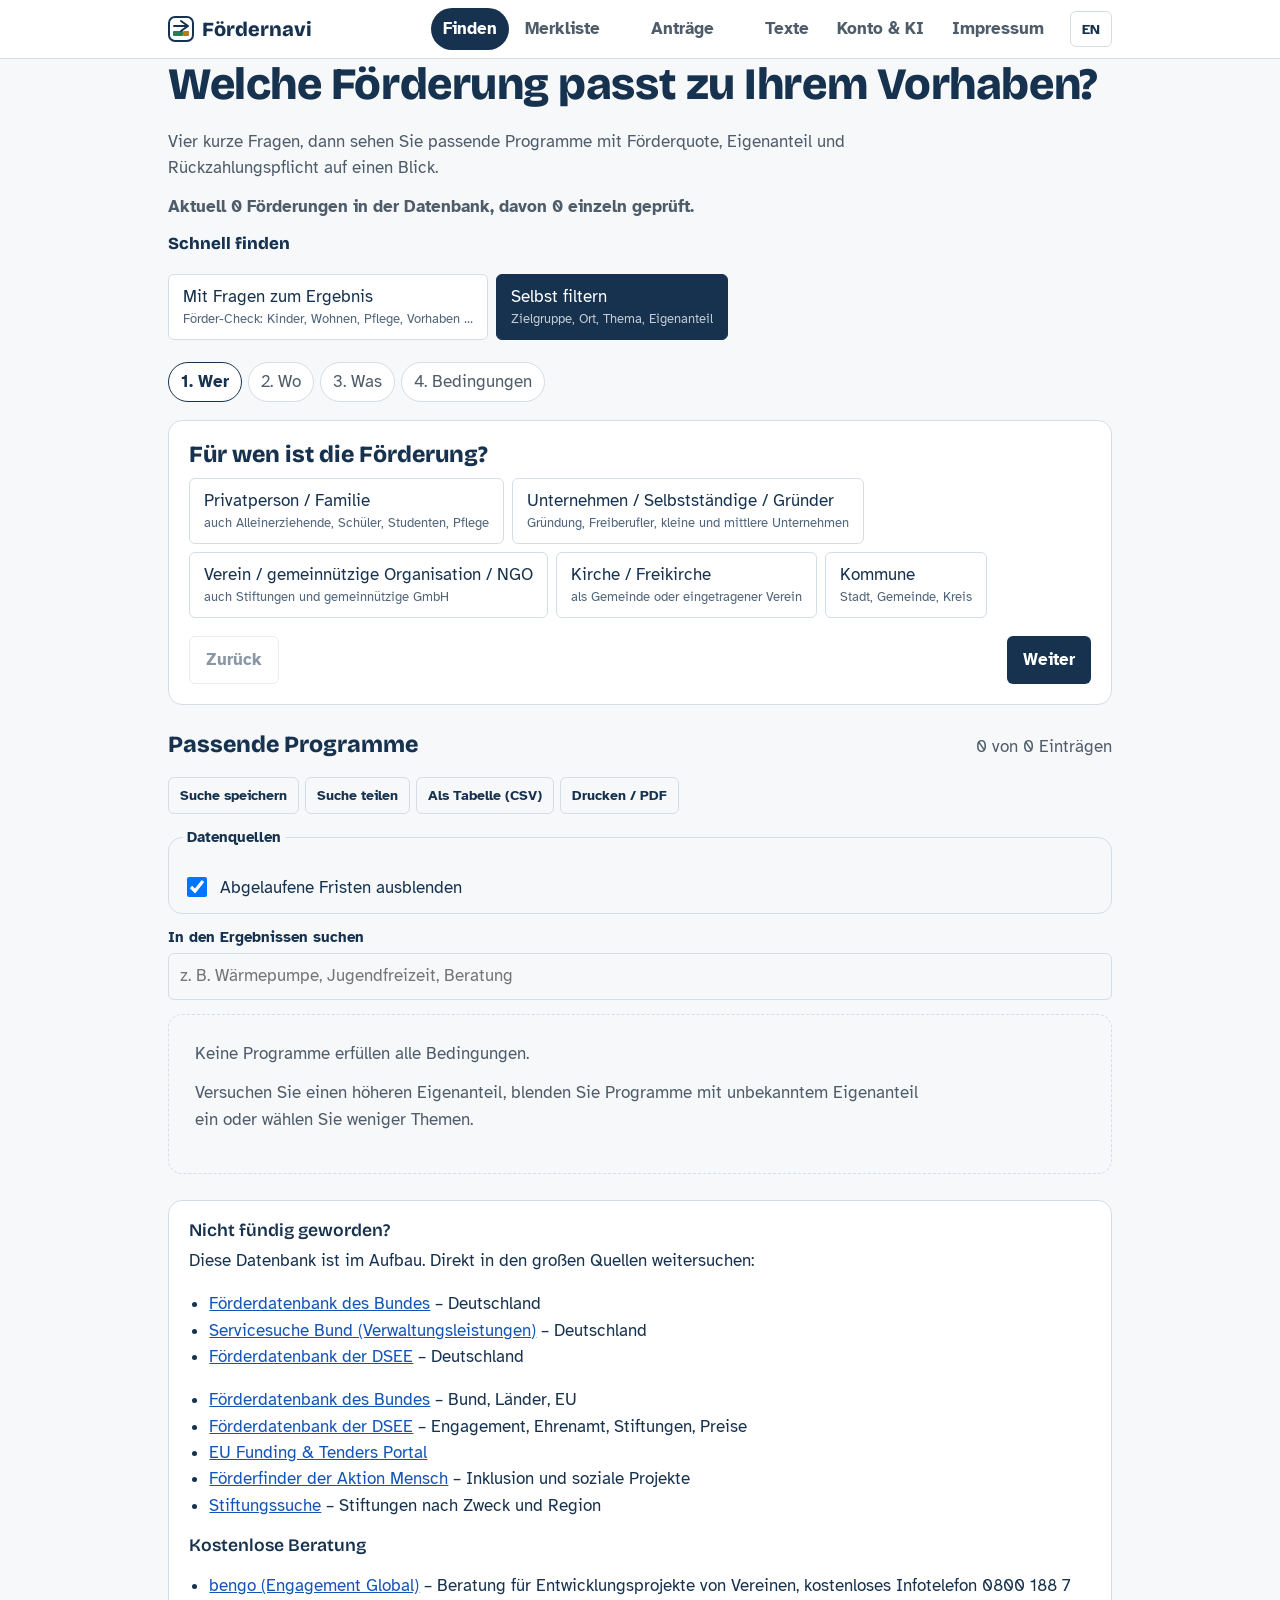
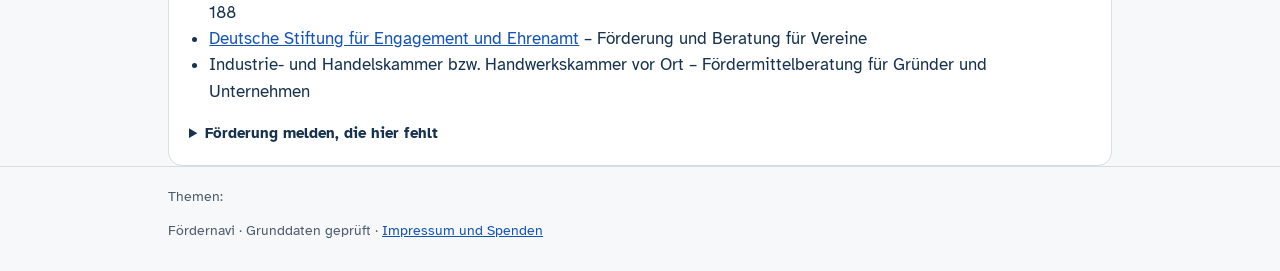
==== commit 75692ec6: "Add files via upload" ====
--- a/web/index.template.html
+++ b/web/index.template.html
@@ -7,6 +7,7 @@
 <meta name="api-base" content="">
 <!--PWA-->
 <title>Fördernavi – Förderungen finden, beantragen, verwalten</title>
+<meta name="description" content="Kostenloser Förderfinder für Deutschland und die EU: Zuschüsse, Kredite, Steuervorteile und Sozialleistungen für Privatpersonen, Familien, Vereine, Kirchen, NGOs und Unternehmen – mit Förder-Check, Antragshilfe und Fristen.">
 <link rel="preconnect" href="https://fonts.googleapis.com">
 <link rel="preconnect" href="https://fonts.gstatic.com" crossorigin>
 <link href="https://fonts.googleapis.com/css2?family=Atkinson+Hyperlegible:wght@400;700&family=Bricolage+Grotesque:opsz,wght@12..96,600;12..96,800&display=swap" rel="stylesheet">
@@ -117,6 +118,23 @@
 @media (prefers-reduced-motion:reduce){.toast{transition:none}}
 .sr{position:absolute;width:1px;height:1px;overflow:hidden;clip:rect(0 0 0 0)}
 .tablewrap{overflow-x:auto}
+.anzahl{font-weight:700;color:var(--grant);margin:4px 0 12px}
+h2.klein{font-size:1.05rem;margin:14px 0 6px}
+.cd-list{display:flex;gap:10px;overflow-x:auto;padding-bottom:6px}
+.cd{flex:0 0 190px;text-align:left;border:1px solid var(--line);background:var(--surface);border-radius:10px;padding:10px;display:flex;flex-direction:column;gap:3px;cursor:pointer;color:var(--ink)}
+.cd-tage{font-family:var(--display);font-size:1.6rem;font-weight:800;color:var(--danger);line-height:1}
+.cd-tage small{font-size:.8rem;font-weight:700}
+.cd-titel{font-weight:700;font-size:.9rem;line-height:1.25;display:-webkit-box;-webkit-line-clamp:3;-webkit-box-orient:vertical;overflow:hidden}
+.cd-geber{font-size:.8rem;color:var(--muted);overflow:hidden;white-space:nowrap;text-overflow:ellipsis}
+.toolbar{display:flex;flex-wrap:wrap;gap:6px;margin:0 0 12px}
+.saved{display:inline-flex;align-items:center;gap:2px}
+details.pass{margin:0 0 6px;font-size:.9rem}
+details.pass summary{cursor:pointer;color:var(--muted)}
+.pass-pct{font-weight:800;color:var(--grant)}
+details.pass ul{margin:4px 0 0;padding-left:1.2em}
+.themenlinks a{margin:0 2px}
+@media print{header.top,.steps,#stepPanel,.srcfilter,.search,.actions,footer,.toolbar,#startBox,.more-sources,.intro .chips,.intro p,.toast,nav{display:none!important}
+ body{background:#fff;color:#000}.card{break-inside:avoid;border:1px solid #999;box-shadow:none}.wrap{max-width:none}details.pass{display:none}}
 fieldset.srcfilter{border:1px solid var(--line);border-radius:var(--r-lg);padding:8px 14px 4px;margin:0 0 12px}
 fieldset.srcfilter legend{font-weight:700;font-size:.93rem;padding:0 4px}
 .meld{border-top:1px solid var(--line);padding:12px 0}
@@ -127,29 +145,43 @@
 <header class="top"><div class="wrap">
   <div class="brand"><svg width="26" height="26" viewBox="0 0 26 26" aria-hidden="true"><rect x="1" y="1" width="24" height="24" rx="6" fill="none" stroke="currentColor" stroke-width="2"/><rect x="5" y="15" width="10" height="5" rx="1" fill="#2B7A57"/><rect x="15" y="15" width="6" height="5" rx="1" fill="#B97A10"/><path d="M6 10h14M13 5l7 5-7 5" fill="none" stroke="currentColor" stroke-width="2" stroke-linecap="round" stroke-linejoin="round"/></svg>Fördernavi</div>
   <nav class="tabs" aria-label="Hauptmenü">
-    <button data-view="finden" aria-current="page">Finden</button>
-    <button data-view="merkliste">Merkliste<span class="count" id="cMerk"></span></button>
-    <button data-view="antraege">Anträge<span class="count" id="cApp"></span></button>
-    <button data-view="texte">Texte</button>
-    <button data-view="konto">Konto &amp; KI</button>
-    <button data-view="redaktion" id="navRed" hidden>Redaktion</button>
-    <button data-view="impressum">Impressum</button>
+    <button data-i18n="Finden" data-view="finden" aria-current="page">Finden</button>
+    <button data-i18n="Merkliste" data-view="merkliste">Merkliste<span class="count" id="cMerk"></span></button>
+    <button data-i18n="Anträge" data-view="antraege">Anträge<span class="count" id="cApp"></span></button>
+    <button data-i18n="Texte" data-view="texte">Texte</button>
+    <button data-i18n="Konto & KI" data-view="konto">Konto &amp; KI</button>
+    <button data-view="redaktion" id="navRed" hidden data-i18n="Redaktion">Redaktion</button>
+    <button data-i18n="Impressum" data-view="impressum">Impressum</button>
   </nav>
+  <button class="btn ghost small" id="langBtn" type="button" aria-label="Sprache umschalten / switch language">EN</button>
 </div></header>
 
 <main class="wrap">
 <!-- FINDEN -->
 <section class="view on" id="v-finden">
   <div class="intro">
-    <h1>Welche Förderung passt zu Ihrem Vorhaben?</h1>
-    <p>Vier kurze Fragen, dann sehen Sie passende Programme mit Förderquote, Eigenanteil und Rückzahlungspflicht auf einen Blick.</p>
+    <h1 data-i18n="Welche Förderung passt zu Ihrem Vorhaben?">Welche Förderung passt zu Ihrem Vorhaben?</h1>
+    <p data-i18n="Vier kurze Fragen, dann sehen Sie passende Programme mit Förderquote, Eigenanteil und Rückzahlungspflicht auf einen Blick.">Vier kurze Fragen, dann sehen Sie passende Programme mit Förderquote, Eigenanteil und Rückzahlungspflicht auf einen Blick.</p>
+    <p class="anzahl" id="anzahl" aria-live="polite"></p>
+    <div id="startBox"></div>
+    <div class="chips" role="group" aria-label="Suchweg wählen">
+      <button type="button" class="chip" id="modeFragen" aria-pressed="false"><span data-i18n="Mit Fragen zum Ergebnis">Mit Fragen zum Ergebnis</span><small>Förder-Check: Kinder, Wohnen, Pflege, Vorhaben …</small></button>
+      <button type="button" class="chip" id="modeFiltern" aria-pressed="true"><span data-i18n="Selbst filtern">Selbst filtern</span><small>Zielgruppe, Ort, Thema, Eigenanteil</small></button>
+    </div>
   </div>
   <ol class="steps" id="steps"></ol>
   <div class="panel" id="stepPanel"></div>
 
   <div class="results-head">
-    <h2 id="resTitle">Passende Programme</h2>
+    <h2 id="resTitle" data-i18n="Passende Programme">Passende Programme</h2>
     <span class="sum" id="resSum"></span>
+  </div>
+  <div class="toolbar" id="toolbar">
+    <button type="button" class="btn small ghost" id="tbSpeichern">Suche speichern</button>
+    <button type="button" class="btn small ghost" id="tbTeilen">Suche teilen</button>
+    <button type="button" class="btn small ghost" id="tbCsv">Als Tabelle (CSV)</button>
+    <button type="button" class="btn small ghost" id="tbDruck">Drucken / PDF</button>
+    <button type="button" class="btn small ghost" id="tbListe" hidden></button>
   </div>
   <fieldset class="srcfilter"><legend>Datenquellen</legend><div class="chips" id="srcChips"></div><label class="check"><input type="checkbox" id="hideExpired" checked><span>Abgelaufene Fristen ausblenden</span></label></fieldset>
   <div class="search field"><label for="q">In den Ergebnissen suchen</label><input type="text" id="q" placeholder="z. B. Wärmepumpe, Jugendfreizeit, Beratung"></div>
@@ -158,10 +190,19 @@
   <div class="more-sources panel">
     <h3>Nicht fündig geworden?</h3>
     <p>Diese Datenbank ist im Aufbau. Direkt in den großen Quellen weitersuchen:</p>
+    <ul id="nationalLinks"></ul>
     <ul>
       <li><a href="https://www.foerderdatenbank.de/" target="_blank" rel="noopener">Förderdatenbank des Bundes</a> – Bund, Länder, EU</li>
       <li><a href="https://foerderdatenbank.d-s-e-e.de/" target="_blank" rel="noopener">Förderdatenbank der DSEE</a> – Engagement, Ehrenamt, Stiftungen, Preise</li>
       <li><a href="https://ec.europa.eu/info/funding-tenders/opportunities/portal/screen/support/apis" target="_blank" rel="noopener">EU Funding &amp; Tenders Portal</a></li>
+      <li><a href="https://www.aktion-mensch.de/foerderung/antrag/foerderfinder" target="_blank" rel="noopener">Förderfinder der Aktion Mensch</a> – Inklusion und soziale Projekte</li>
+      <li><a href="https://stiftungssuche.de/" target="_blank" rel="noopener">Stiftungssuche</a> – Stiftungen nach Zweck und Region</li>
+    </ul>
+    <h3>Kostenlose Beratung</h3>
+    <ul>
+      <li><a href="https://engagement-global.de/files/2_Media/Publikationen/Angebotsblatt/Angebotsblatt_BENGO.pdf" target="_blank" rel="noopener">bengo (Engagement Global)</a> – Beratung für Entwicklungsprojekte von Vereinen, kostenloses Infotelefon 0800 188 7 188</li>
+      <li><a href="https://www.deutsche-stiftung-engagement-und-ehrenamt.de/foerderung/" target="_blank" rel="noopener">Deutsche Stiftung für Engagement und Ehrenamt</a> – Förderung und Beratung für Vereine</li>
+      <li>Industrie- und Handelskammer bzw. Handwerkskammer vor Ort – Fördermittelberatung für Gründer und Unternehmen</li>
     </ul>
     <details class="editor"><summary>Förderung melden, die hier fehlt</summary>
       <p class="note">Besonders gesucht: Förderungen von Kreisen, Städten, Gemeinden und örtlichen Stiftungen. Kommunen können ein Partnerkonto bekommen – Kontakt über das Impressum.</p>
@@ -190,6 +231,8 @@
 <section class="view" id="v-merkliste">
   <h1>Merkliste</h1>
   <p class="note" id="storeNote1"></p>
+  <div class="toolbar"><button class="btn ghost small" id="merkIcs">Fristen aller gemerkten Programme und Anträge in den Kalender (.ics)</button>
+  <button class="btn ghost small" id="merkCsv">Als Tabelle (CSV)</button><button class="btn ghost small" id="merkDruck">Drucken / PDF</button></div>
   <div class="list" id="merkList"></div>
 </section>
 
@@ -208,9 +251,12 @@
 <!-- TEXTE -->
 <section class="view" id="v-texte">
   <h1>Antragstexte erstellen</h1>
+  <p class="notice"><b>Bitte Texte selbständig individuell anpassen.</b> Die Vorlagen sind nur ein Ausgangspunkt – Angaben, Zahlen und Formulierungen müssen zu Ihrem Vorhaben und zur Förderrichtlinie passen.</p>
+  <p class="note">Die Antragstexte werden auf Deutsch erzeugt, weil deutsche Förderstellen Anträge auf Deutsch verlangen.</p>
   <p>Füllen Sie die Felder aus. Das Werkzeug erzeugt eine Projektbeschreibung, ein Anschreiben und eine Kontaktanfrage an die Förderstelle. Alles funktioniert ohne KI; die KI-Überarbeitung ist optional.</p>
   <div class="panel">
     <div class="grid2">
+      <div class="field"><label for="tMuster">Mustervorlage (optional)</label><select id="tMuster"></select><span class="help">Füllt leere Felder mit einem Beispiel, das Sie anpassen.</span></div>
       <div class="field"><label for="tProg">Förderprogramm</label><select id="tProg"></select></div>
       <div class="field"><label for="tOrg">Antragsteller (Name, Verein, Gemeinde)</label><input type="text" id="tOrg"></div>
       <div class="field"><label for="tPerson">Ansprechperson</label><input type="text" id="tPerson"></div>
@@ -227,8 +273,10 @@
       <div class="field"><label for="tKosten">Gesamtkosten in €</label><input type="number" id="tKosten" min="0"></div>
       <div class="field"><label for="tEigen">Eigenanteil in €</label><input type="number" id="tEigen" min="0"><span class="help">Eigenmittel, Spenden, Eigenleistung – je nach Programm zulässig.</span></div>
     </div>
+    <label class="check"><input type="checkbox" id="tKirche"><span>Antragsteller ist eine Kirche, Freikirche oder ein kirchlicher Verein – Abgrenzung religiöser Angebote in den Text aufnehmen</span></label>
     <button class="btn" id="tGen">Texte erzeugen</button>
   </div>
+  <div class="panel" style="margin-top:16px"><h2>Kosten- und Finanzierungsplan</h2><p class="note">Rechnet Gesamtkosten, Eigenanteil und Förderquote aus und warnt bei Überschreitung bekannter Grenzen.</p><div id="fpBox"></div></div>
   <div id="tOut"></div>
 </section>
 
@@ -314,7 +362,7 @@
   </div>
 </section>
 </main>
-<footer><div class="wrap">Fördernavi · <span id="stand"></span> · <a href="#" data-goto="impressum">Impressum und Spenden</a></div></footer>
+<footer><div class="wrap"><p class="themenlinks">Themen: <!--THEMENLINKS--></p>Fördernavi · <span id="stand"></span> · <a href="#" data-goto="impressum">Impressum und Spenden</a></div></footer>
 <div class="toast" id="toast" role="status" aria-live="polite"></div>
 
 <script>
@@ -324,22 +372,36 @@
 const API = (document.querySelector('meta[name="api-base"]')||{}).content||"";
 
 const LAENDER={BW:"Baden-Württemberg",BY:"Bayern",BE:"Berlin",BB:"Brandenburg",HB:"Bremen",HH:"Hamburg",HE:"Hessen",MV:"Mecklenburg-Vorpommern",NI:"Niedersachsen",NW:"Nordrhein-Westfalen",RP:"Rheinland-Pfalz",SL:"Saarland",SN:"Sachsen",ST:"Sachsen-Anhalt",SH:"Schleswig-Holstein",TH:"Thüringen"};
-const WER=[["privat","Privatperson"],["gruender","Gründer:in"],["selbststaendig","Selbstständig"],["kmu","Kleines/mittleres Unternehmen"],["verein","Verein / gemeinnützige Organisation"],["kirche","Kirche / Freikirche"],["kommune","Kommune"],["studierende","Schüler:in / Studierende"]];
-const THEMEN=[["gruendung","Gründung"],["energie","Energie & Heizung"],["bauen","Bauen & Sanieren"],["bildung","Bildung & Weiterbildung"],["soziales","Soziales"],["inklusion","Inklusion"],["ehrenamt","Ehrenamt"],["jugend","Jugendarbeit"],["kultur","Kultur & Heimat"],["sport","Sport"],["umwelt","Umwelt & Natur"],["demokratie","Demokratie"],["digital","Digitalisierung"],["forschung","Forschung & Innovation"],["beratung","Beratung"],["denkmal","Denkmal"],["laendlich","Ländlicher Raum"],["international","International"],["lebensunterhalt","Lebensunterhalt"]];
-const ART={zuschuss:"Zuschuss",pauschale:"Pauschale",stipendium:"Stipendium",sozialleistung:"Sozialleistung",darlehen:"Darlehen",kombination:"Zuschuss + Darlehen",buergschaft:"Bürgschaft",beteiligung:"Beteiligung"};
+const STAATEN={DE:"Deutschland",AT:"Österreich",BE:"Belgien",BG:"Bulgarien",HR:"Kroatien",CY:"Zypern",CZ:"Tschechien",DK:"Dänemark",EE:"Estland",FI:"Finnland",FR:"Frankreich",GR:"Griechenland",HU:"Ungarn",IE:"Irland",IT:"Italien",LV:"Lettland",LT:"Litauen",LU:"Luxemburg",MT:"Malta",NL:"Niederlande",PL:"Polen",PT:"Portugal",RO:"Rumänien",SK:"Slowakei",SI:"Slowenien",ES:"Spanien",SE:"Schweden"};
+// Geprüfte nationale Einstiegspunkte (Stand 30.09.2026); für andere Staaten nur EU-Programme + Meldungen
+const NATIONAL={DE:[["Förderdatenbank des Bundes","https://www.foerderdatenbank.de/"],["Servicesuche Bund (Verwaltungsleistungen)","https://servicesuche.bund.de"],["Förderdatenbank der DSEE","https://foerderdatenbank.d-s-e-e.de/"]],
+ FR:[["API Aides-territoires (ca. 3.000 Hilfen)","https://www.api.gouv.fr/les-api/api-aides-territoires"]],
+ ES:[["Base de Datos Nacional de Subvenciones (BDNS)","https://www.pap.hacienda.gob.es/bdnstrans/estaticos/ayuda/AYUDA%20-%20Sistema%20Nacional%20de%20Publicidad%20de%20Subvenciones%20y%20Ayudas%20P%C3%BAblicas%20v2023.pdf"]],
+ AT:[["Transparenzportal (Förderungen von Bund und Ländern)","https://www.bmf.gv.at/egovernment/portale/transparenzportal.html"]]};
+// Zusammengefasste Zielgruppen: [Schlüssel, Bezeichnung, Erläuterung, enthaltene Datenkategorien]
+const WER=[["privat","Privatperson / Familie","auch Alleinerziehende, Schüler, Studenten, Pflege",["privat","familie","studierende"]],
+ ["unternehmen","Unternehmen / Selbstständige / Gründer","Gründung, Freiberufler, kleine und mittlere Unternehmen",["gruender","selbststaendig","kmu"]],
+ ["verein","Verein / gemeinnützige Organisation / NGO","auch Stiftungen und gemeinnützige GmbH",["verein"]],
+ ["kirche","Kirche / Freikirche","als Gemeinde oder eingetragener Verein",["kirche","verein"]],
+ ["kommune","Kommune","Stadt, Gemeinde, Kreis",["kommune"]]];
+const WER_Z=Object.fromEntries(WER.map(w=>[w[0],w[3]]));
+const THEMEN=[["familie","Familie & Kinder"],["wohnen","Wohnen & Eigentum"],["gesundheit","Gesundheit & Pflege"],["steuern","Steuern sparen"],["finanzierung","Finanzierung, Kredite, Bürgschaften"],["gruendung","Gründung"],["energie","Energie & Heizung"],["bauen","Bauen & Sanieren"],["bildung","Bildung & Weiterbildung"],["soziales","Soziales"],["inklusion","Inklusion"],["ehrenamt","Ehrenamt"],["jugend","Jugendarbeit"],["kultur","Kultur & Heimat"],["sport","Sport"],["umwelt","Umwelt & Natur"],["demokratie","Demokratie"],["digital","Digitalisierung"],["forschung","Forschung & Innovation"],["beratung","Beratung"],["denkmal","Denkmal"],["laendlich","Ländlicher Raum"],["international","International"],["lebensunterhalt","Lebensunterhalt"]];
+const ART={zuschuss:"Zuschuss",pauschale:"Pauschale",stipendium:"Stipendium",sozialleistung:"Sozialleistung",darlehen:"Darlehen",kombination:"Zuschuss + Darlehen",buergschaft:"Bürgschaft",beteiligung:"Beteiligung",preis:"Preis / Wettbewerb",steuer:"Steuervorteil"};
 const QUELLE={ki:"KI-Wissen, ungeprüft",geprueft:"geprüft",teilgeprueft:"teilweise geprüft",import:"Import aus offizieller Schnittstelle",platzhalter:"Platzhalter",meldung:"Nutzermeldung, ungeprüft",scrape:"automatisch von Website gelesen, ungeprüft"};
 const STATUS=[["idee","Idee"],["vorbereitung","In Vorbereitung"],["eingereicht","Eingereicht"],["bewilligt","Bewilligt"],["nachweis","Verwendungsnachweis"],["abgeschlossen","Abgeschlossen"],["abgelehnt","Abgelehnt"]];
 const CHECK=["Förderrichtlinie vollständig gelesen","Antragsberechtigung geprüft","Nicht vor Bewilligung mit dem Projekt beginnen (vorzeitiger Maßnahmebeginn)","Kosten- und Finanzierungsplan erstellt","Eigenanteil gesichert","Nachweis der Gemeinnützigkeit (falls Verein/Kirche)","Satzung / Registerauszug","Angebote oder Kostenvoranschläge","Projektbeschreibung","Kontakt zur Förderstelle aufgenommen","Antrag eingereicht (Datum notieren)","Bewilligungsbescheid abgelegt","Frist für Verwendungsnachweis notiert"];
 
-let DATA=SEED.slice();
-const SRC=[["basis","Geprüfte Grunddaten"],["fdb","Förderdatenbank des Bundes"],["eu_sedia","EU Funding & Tenders"],["dsee","DSEE"],["web","Websites (Kreise, Städte, Stiftungen)"],["meldung","Geprüfte Meldungen"]];
-const srcOf=p=>p.id.startsWith("meldung-")?"meldung":!p.src?"basis":["fdb","eu_sedia","dsee"].includes(p.src)?p.src:"web";
+// Fehlende Listenfelder ergänzen, damit Filter nie an unvollständigen Einträgen abbrechen
+const fix=arr=>arr.map(p=>Object.assign(p,{z:Array.isArray(p.z)?p.z:[],th:Array.isArray(p.th)?p.th:[],c:p.c||(p.r==="EU"?"EU":"DE")}));
+let DATA=fix(SEED.slice());
+const SRC=[["basis","Geprüfte Grunddaten"],["fdb","Förderdatenbank des Bundes"],["eu_sedia","EU Funding & Tenders"],["dsee","DSEE"],["pvog","Verwaltungsleistungen (Bund, Land, Kommune)"],["kommunen","Städte und Kreise (automatisch gefunden)"],["oparl","Ratsinformationssysteme der Kommunen"],["frankreich","Frankreich: Aides-territoires"],["spanien","Spanien: BDNS"],["web","Websites (Kreise, Städte, Stiftungen)"],["meldung","Geprüfte Meldungen"]];
+const srcOf=p=>p.id.startsWith("meldung-")?"meldung":!p.src?"basis":["fdb","eu_sedia","dsee","pvog","kommunen","oparl","frankreich","spanien"].includes(p.src)?p.src:"web";
 const srcOn=new Set(SRC.map(x=>x[0]));
 const HEUTE=new Date().toISOString().slice(0,10);
 const isoFrist=f=>/^\d{4}-\d{2}-\d{2}$/.test(f||"");
 const fmtFrist=f=>isoFrist(f)?new Date(f+"T00:00:00").toLocaleDateString("de-DE"):f;
 const norm=t=>(t||"").toLowerCase().replace(/[^a-zäöüß0-9]/g,"");
-const S={step:0,wer:null,land:"",ort:"",themen:new Set(),art:"alle",ohneRueck:false,ea:"egal",unbekannt:true,kosten:"",nurKirche:false,q:""};
+const S={step:0,wer:null,liste:null,projekte:new Set(),staat:"DE",land:"",ort:"",themen:new Set(),art:"alle",ohneRueck:false,ea:"egal",unbekannt:true,kosten:"",nurKirche:false,q:""};
 
 /* ---------- Speicher ---------- */
 const KEY="fordernavi:v1";
@@ -361,7 +423,7 @@
 const $=s=>document.querySelector(s);
 function el(tag,attrs={},...kids){const e=document.createElement(tag);for(const[k,v]of Object.entries(attrs)){if(k==="class")e.className=v;else if(k.startsWith("on"))e.addEventListener(k.slice(2),v);else if(v===true)e.setAttribute(k,"");else if(v!==false&&v!=null)e.setAttribute(k,v);}for(const k of kids.flat()){if(k==null||k===false)continue;e.append(k.nodeType?k:document.createTextNode(String(k)));}return e;}
 const eur=n=>n==null?"–":new Intl.NumberFormat("de-DE",{style:"currency",currency:"EUR",maximumFractionDigits:0}).format(n);
-function toast(t){const x=$("#toast");x.textContent=t;x.classList.add("on");clearTimeout(toast.t);toast.t=setTimeout(()=>x.classList.remove("on"),2600);}
+function toast(t){const x=$("#toast");x.textContent=T(t);x.classList.add("on");clearTimeout(toast.t);toast.t=setTimeout(()=>x.classList.remove("on"),2600);}
 const uid=()=>Math.random().toString(36).slice(2,10)+Date.now().toString(36);
 const byId=id=>DATA.find(p=>p.id===id);
 
@@ -373,16 +435,26 @@
 
 /* ---------- Assistent ---------- */
 const STEPS=["Wer","Wo","Was","Bedingungen"];
-function renderSteps(){const ol=$("#steps");ol.replaceChildren(...STEPS.map((n,i)=>el("li",{},el("button",{type:"button","aria-current":S.step===i?"step":false,class:stepDone(i)?"done":"",onclick:()=>{S.step=i;renderStep();}},`${i+1}. ${n}`))));}
+function renderSteps(){const ol=$("#steps");ol.replaceChildren(...STEPS.map((n,i)=>el("li",{},el("button",{type:"button","aria-current":S.step===i?"step":false,class:stepDone(i)?"done":"",onclick:()=>{S.step=i;renderStep();}},`${i+1}. ${T(n)}`))));}
 function stepDone(i){return (i===0&&S.wer)||(i===1&&S.land)||(i===2&&S.themen.size)||(i===3&&(S.ohneRueck||S.ea!=="egal"||S.art!=="alle"));}
 function chip(label,pressed,on,sub){return el("button",{type:"button",class:"chip","aria-pressed":pressed?"true":"false",onclick:on},label,sub?el("small",{},sub):null);}
 function renderStep(){
   renderSteps();const p=$("#stepPanel");p.replaceChildren();
-  if(S.step===0){p.append(el("h2",{},"Für wen ist die Förderung?"),el("div",{class:"chips"},WER.map(([k,l])=>chip(l,S.wer===k,()=>{S.wer=S.wer===k?null:k;renderStep();update();}))));
-    if(S.wer==="kirche")p.append(el("p",{class:"notice"},"Einschätzung: Öffentliche Programme schließen religiöse Verkündigung meist aus. Soziale, diakonische, kulturelle, bauliche und Jugendprojekte sind dagegen oft förderfähig. Programme mit bekanntem Ausschluss werden ausgeblendet."));}
-  if(S.step===1){const sel=el("select",{id:"land",onchange:e=>{S.land=e.target.value;update();renderSteps();}},el("option",{value:""},"Bundesland wählen"),Object.entries(LAENDER).map(([k,v])=>el("option",{value:k,selected:S.land===k},v)));
-    p.append(el("h2",{},"Wo findet das Vorhaben statt?"),el("div",{class:"row"},el("div",{class:"field"},el("label",{for:"land"},"Bundesland"),sel),el("div",{class:"field"},el("label",{for:"ort"},"Kreis oder Stadt (optional)"),el("input",{type:"text",id:"ort",value:S.ort,oninput:e=>{S.ort=e.target.value;update();}}),el("span",{class:"help"},"Für örtliche Programme. Die kommunale Ebene ist noch lückenhaft."))));}
-  if(S.step===2){p.append(el("h2",{},"Was soll gefördert werden?"),el("p",{class:"note"},"Mehrfachauswahl möglich. Ohne Auswahl werden alle Themen gezeigt."),el("div",{class:"chips"},THEMEN.map(([k,l])=>chip(l,S.themen.has(k),()=>{S.themen.has(k)?S.themen.delete(k):S.themen.add(k);renderStep();update();}))));}
+  if(S.step===0){p.append(el("h2",{},"Für wen ist die Förderung?"),el("div",{class:"chips"},WER.map(([k,l,sub])=>chip(l,S.wer===k,()=>{S.wer=S.wer===k?null:k;renderStep();update();},sub))));
+    if(S.wer==="kirche")p.append(el("p",{class:"notice"},"Gezeigt werden Programme für Kirchen und – weil eine Freikirche meist ein eingetragener gemeinnütziger Verein ist – alle Programme für Vereine. Einschätzung: Religiöse Verkündigung wird in der Regel nicht gefördert; soziale, kulturelle, Bildungs- und Jugendprojekte oft schon. Programme mit bekanntem Ausschluss von Kirchen werden ausgeblendet."));}
+  if(S.step===1){const st=el("select",{id:"staat",onchange:e=>{S.staat=e.target.value;S.land="";renderStep();update();renderNational();}},Object.entries(STAATEN).map(([k,v])=>el("option",{value:k,selected:S.staat===k},v)));
+    const sel=el("select",{id:"land",onchange:e=>{S.land=e.target.value;update();renderSteps();}},el("option",{value:""},"Bundesland wählen"),Object.entries(LAENDER).map(([k,v])=>el("option",{value:k,selected:S.land===k},v)));
+    p.append(el("h2",{},"Wo findet das Vorhaben statt?"),el("div",{class:"row"},el("div",{class:"field"},el("label",{for:"staat"},"Staat"),st),
+      S.staat==="DE"?el("div",{class:"field"},el("label",{for:"land"},"Bundesland"),sel):null,
+      el("div",{class:"field"},el("label",{for:"ort"},S.staat==="DE"?"Stadt, Gemeinde oder PLZ (optional)":"Region oder Ort (optional)"),el("input",{type:"text",id:"ort",value:S.ort,oninput:e=>{S.ort=e.target.value;update();}}),el("span",{class:"help"},"Grenzt örtliche Programme ein; EU- und landesweite Programme bleiben sichtbar."))));
+    if(S.staat==="DE")p.append(el("div",{class:"row"},el("button",{class:"btn ghost small",onclick:()=>pvogLive()},"Verwaltungsleistungen für diesen Ort live abrufen"),el("span",{class:"note",id:"pvogNote",role:"status"})));
+    if(S.staat!=="DE")p.append(el("p",{class:"notice"},"Für "+STAATEN[S.staat]+" zeigt Fördernavi EU-Programme"+(NATIONAL[S.staat]?" und Programme aus der nationalen Datenbank":"")+". Nationale, regionale und kommunale Förderungen dieses Staates sind "+(NATIONAL[S.staat]?"nur teilweise":"noch nicht")+" erfasst."));}
+  if(S.step===2){p.append(el("h2",{},"Was soll gefördert werden?"),el("p",{class:"note"},"Mehrfachauswahl möglich. Ohne Auswahl werden alle Themen gezeigt."),el("div",{class:"chips"},THEMEN.map(([k,l])=>chip(l,S.themen.has(k),()=>{S.themen.has(k)?S.themen.delete(k):S.themen.add(k);renderStep();update();}))),
+    el("details",{class:"editor",open:S.projekte.size>0||["verein","kirche"].includes(S.wer)},el("summary",{},"Nach Projektart filtern (optional, besonders für Vereine, Kirchen und NGOs)"+(S.projekte.size?` – ${S.projekte.size} gewählt`:"")),
+      el("p",{class:"note"},"Zeigt Programme, die zu mindestens einem gewählten Projekt passen. Die kleinen Zeilen nennen typische Bausteine."),
+      el("div",{class:"chips"},PROJEKTE.map(([k,l,,,sub])=>chip(l,S.projekte.has(k),()=>{S.projekte.has(k)?S.projekte.delete(k):S.projekte.add(k);renderStep();update();},sub.length<70?sub:null))),
+      S.projekte.has("bibelkurs")?el("p",{class:"notice"},PROJ.bibelkurs[4]):null,
+      S.projekte.size?el("button",{class:"btn small ghost",onclick:()=>{S.projekte.clear();renderStep();update();}},"Projektauswahl zurücksetzen"):null));}
   if(S.step===3){
     p.append(el("h2",{},"Welche Bedingungen?"),
       el("h3",{},"Art der Förderung"),
@@ -392,29 +464,36 @@
       el("label",{class:"check"},el("input",{type:"checkbox",checked:S.unbekannt,onchange:e=>{S.unbekannt=e.target.checked;update();}}),el("span",{},"Programme mit unbekanntem Eigenanteil trotzdem zeigen (als „prüfen“ markiert)")),
       el("div",{class:"row"},el("div",{class:"field"},el("label",{for:"kosten"},"Projektkosten in € (optional)"),el("input",{type:"number",id:"kosten",min:"0",value:S.kosten,oninput:e=>{S.kosten=e.target.value;update();}}),el("span",{class:"help"},"Dann rechnet jede Karte Förderbetrag und Eigenanteil in Euro aus."))));
   }
-  p.append(el("div",{class:"nav-btns"},el("button",{class:"btn ghost",disabled:S.step===0,onclick:()=>{S.step--;renderStep();}},"Zurück"),
-    S.step<3?el("button",{class:"btn",onclick:()=>{S.step++;renderStep();}},"Weiter"):el("button",{class:"btn",onclick:()=>$("#resTitle").scrollIntoView({behavior:"smooth"})},"Ergebnisse ansehen")));
+  p.append(el("div",{class:"nav-btns"},el("button",{class:"btn ghost",disabled:S.step===0,onclick:()=>{S.step--;renderStep();}},T("Zurück")),
+    S.step<3?el("button",{class:"btn",onclick:()=>{S.step++;renderStep();}},T("Weiter")):el("button",{class:"btn",onclick:()=>$("#resTitle").scrollIntoView({behavior:"smooth"})},T("Ergebnisse ansehen"))));
 }
 
 /* ---------- Filter ---------- */
 function match(p){
   if(!srcOn.has(srcOf(p)))return false;
+  if(S.liste&&!SCHNELL_F[S.liste](p))return false;
+  if(p.c!=="EU"&&p.c!==S.staat)return false;
   if($("#hideExpired")&&$("#hideExpired").checked&&isoFrist(p.frist)&&p.frist<HEUTE)return false;
   if(p.ort&&p.ort.length&&S.ort&&!p.ort.some(o=>norm(S.ort).includes(norm(o))||norm(o).includes(norm(S.ort))))return false;
-  if(S.wer&&!p.z.includes(S.wer))return false;
+  // Eine Kirche/Freikirche als eingetragener gemeinnütziger Verein ist auch für Vereinsprogramme antragsberechtigt
+  const zz=p.z||[];
+  if(S.wer&&!zz.some(z=>WER_Z[S.wer].includes(z)))return false;
   if(S.wer==="kirche"&&p.kirche==="nein")return false;
-  if(!["DE","EU","lokal"].includes(p.r)&&S.land&&p.r!==S.land)return false;
-  if(S.themen.size&&!p.th.some(t=>S.themen.has(t)))return false;
+  if(S.staat==="DE"&&!["DE","EU","lokal"].includes(p.r)&&S.land&&p.r!==S.land)return false;
+  if(S.themen.size&&!(p.th||[]).some(t=>S.themen.has(t)))return false;
+  if(S.projekte.size&&!projScore(p,[...S.projekte]))return false;
   if(S.ohneRueck&&p.rz!=="nein")return false;
   if(S.art==="darlehen"&&p.a!=="darlehen")return false;
   if(S.art==="kombination"&&p.a!=="kombination")return false;
   if(S.ea!=="egal"){const lim=+S.ea;if(p.ea==null){if(!S.unbekannt)return false;}else if(p.ea>lim)return false;}
   if(S.q){const t=(p.t+" "+p.g+" "+(p.hin||"")).toLowerCase();if(!S.q.toLowerCase().split(/\s+/).every(w=>t.includes(w)))return false;}
   return true;}
-function rank(p){let s=0;if(p.rz==="nein")s+=30;if(p.ea===0)s+=20;else if(p.ea!=null)s+=10-p.ea/10;if(p.q!=null)s+=3;if(p.r===S.land)s+=8;if(p.ort&&S.ort)s+=12;if(isoFrist(p.frist)&&p.frist>=HEUTE)s+=2;if(p.r==="lokal")s-=4;if(p.quelle==="geprueft"||p.quelle==="import")s+=5;return -s;}
-let LIMIT=30;
-function update(more){if(!more)LIMIT=30;const res=DATA.filter(match).sort((a,b)=>rank(a)-rank(b));
-  $("#resSum").textContent=`${res.length} von ${DATA.length} Einträgen`;
+function rank(p){let s=0;if(S.projekte&&S.projekte.size)s+=projScore(p,[...S.projekte])*15;if(p.rz==="nein")s+=30;if(p.ea===0)s+=20;else if(p.ea!=null)s+=10-p.ea/10;if(p.q!=null)s+=3;if(p.r===S.land)s+=8;if(p.ort&&S.ort)s+=12;if(isoFrist(p.frist)&&p.frist>=HEUTE)s+=2;if(p.r==="lokal")s-=4;if(p.quelle==="geprueft"||p.quelle==="import")s+=5;return -s;}
+let LIMIT=30,LETZTE=[];
+function update(more){if(S.mode==="fragen"){if(!more)LIMIT=30;renderCheckResults();return;}if(!more)LIMIT=30;const res=DATA.filter(match).sort((a,b)=>rank(a)-rank(b));
+  $("#resSum").textContent=`${res.length} von ${DATA.length} Einträgen`;LETZTE=res;
+  if(typeof renderStart==="function"&&!update.inStart){update.inStart=true;try{renderStart();}finally{update.inStart=false;}}
+  const tl=$("#tbListe");if(tl){const s=SCHNELL.find(x=>x[0]===S.liste);tl.hidden=!s;if(s)tl.textContent="✕ "+s[1];}
   const box=$("#results");box.replaceChildren();
   if(!res.length){box.append(el("div",{class:"empty"},el("p",{},"Keine Programme erfüllen alle Bedingungen."),el("p",{},"Versuchen Sie einen höheren Eigenanteil, blenden Sie Programme mit unbekanntem Eigenanteil ein oder wählen Sie weniger Themen.")));return;}
   res.slice(0,LIMIT).forEach(p=>box.append(card(p)));
@@ -440,12 +519,15 @@
   const inMerk=store.merk.includes(p.id);
   const rzTag=p.rz==="nein"?el("span",{class:"tag grant"},"keine Rückzahlung"):p.rz==="ja"?el("span",{class:"tag loan"},"Rückzahlung"):el("span",{class:"tag warn"},"teilweise Rückzahlung");
   const eaTag=p.ea===0?el("span",{class:"tag grant"},"ohne Eigenanteil"):p.ea==null?el("span",{class:"tag warn"},"Eigenanteil prüfen"):null;
-  const reg=p.r==="DE"?"bundesweit":p.r==="EU"?"EU-weit":p.r==="lokal"?(S.ort?`örtlich – in ${S.ort} prüfen`:"örtlich"):LAENDER[p.r]||p.r;
+  const reg=p.c&&p.c!=="DE"&&p.c!=="EU"?(STAATEN[p.c]||p.c):p.r==="DE"?"bundesweit":p.r==="EU"?"EU-weit":p.r==="lokal"?(S.ort?`örtlich – in ${S.ort} prüfen`:"örtlich"):LAENDER[p.r]||p.r;
   return el("article",{class:"card"},
     el("div",{class:"meta"},el("span",{class:"tag"},p.e),el("span",{class:"tag"},ART[p.a]||p.a),rzTag,eaTag,el("span",{class:"tag"},p.ort&&p.ort.length?"nur "+p.ort.join(", "):reg)),
-    el("h3",{},p.t),el("p",{class:"giver"},p.g+(p.frist?` · Frist: ${fmtFrist(p.frist)}`:"")+(isoFrist(p.frist)&&p.frist<HEUTE?" (abgelaufen)":"")),
+    (()=>{const ps=S.mode!=="fragen"?passung(p):null;return ps?el("details",{class:"pass"},el("summary",{},el("span",{class:"pass-pct"},ps.pct+" %")," Passung – ",el("span",{},"Warum?")),el("ul",{},ps.g.map(x=>el("li",{},x)))):null;})(),
+    el("h3",{},p.t),el("p",{class:"giver"},el("span",{"data-notr":""},p.g),p.frist?[" · ",el("span",{},"Frist:")," ",el("span",{},fmtFrist(p.frist))]:null,isoFrist(p.frist)&&p.frist<HEUTE?el("span",{}," (abgelaufen)"):null),
     finanz(p),
     p.hin?el("p",{class:"hint"},p.hin):null,
+    p.kombi?el("p",{class:"hint",style:"border-left:3px solid var(--own);padding-left:8px"},el("b",{},"Kombinieren: "),p.kombi):null,
+    S.projekte&&S.projekte.size&&S.mode!=="fragen"?el("p",{class:"src"},"Passt zu Projekt: "+projListe(projNamen(p,[...S.projekte]))):null,
     el("p",{class:"src"},"Datenstand: ",p.quelle==="geprueft"||p.quelle==="teilgeprueft"?el("span",{class:"tag ok"},QUELLE[p.quelle]):QUELLE[p.quelle]||p.quelle,
       p.pruef?` am ${fmtFrist(p.pruef.datum)}${p.pruef.durch?" durch "+p.pruef.durch:""}`:"",
       p.pruef&&p.pruef.belege&&p.pruef.belege.length?[" · Belege: ",...p.pruef.belege.flatMap((b,i)=>[i?", ":"",el("a",{href:b,target:"_blank",rel:"noopener","aria-label":"Beleg "+(i+1)+" zu "+p.t},String(i+1))])]:"",p.stand?` (${p.stand})`:"",p.auto?" · Quote/Eigenanteil automatisch aus dem Text gelesen":"",p.lizenz?` · Quelle: ${p.lizenz}`:"",p.url&&!p.urlOk&&p.quelle!=="import"?" · Link zur Startseite des Fördergebers, nicht aufgerufen":""),
@@ -489,8 +571,9 @@
       logForm(a),
       el("div",{class:"actions",style:"display:flex;gap:8px;flex-wrap:wrap;margin-top:10px"},
         el("button",{class:"btn small ghost",onclick:()=>ics(a)},"Fristen in Kalender"),
+        el("button",{class:"btn small ghost",onclick:()=>nachweis(a)},"Verwendungsnachweis vorbereiten"),
         el("button",{class:"btn small ghost",onclick:()=>{go("texte");if(a.pid)$("#tProg").value=a.pid;}},"Texte erstellen"),
-        el("button",{class:"btn small ghost",style:"color:var(--danger)",onclick:()=>{if(confirm("Antrag löschen?")){store.apps=store.apps.filter(x=>x!==a);save();renderApps();}}},"Löschen"))));}
+        el("button",{class:"btn small ghost",style:"color:var(--danger)",onclick:()=>{if(confirm(T("Antrag löschen?"))){store.apps=store.apps.filter(x=>x!==a);save();renderApps();}}},"Löschen"))));}
 function logForm(a){const art=el("select",{},["E-Mail","Telefon","Termin","Brief","Sonstiges"].map(x=>el("option",{},x)));const t=el("input",{type:"text",placeholder:"Was wurde besprochen?"});
   return el("div",{class:"row"},el("div",{class:"field",style:"flex:0 1 130px"},art),el("div",{class:"field"},t),el("button",{class:"btn small",style:"margin:8px 0",onclick:()=>{if(!t.value.trim())return;a.log.push({d:new Date().toISOString(),art:art.value,text:t.value.trim()});save();renderApps();}},"Eintragen"));}
 function ics(a){const ev=[];const f=(d,t)=>{const x=d.replace(/-/g,"");ev.push(["BEGIN:VEVENT","UID:"+a.id+t.length+"@fordernavi","DTSTAMP:"+new Date().toISOString().replace(/[-:]/g,"").slice(0,15)+"Z","DTSTART;VALUE=DATE:"+x,"SUMMARY:"+t+": "+a.titel.replace(/[,;]/g," "),"BEGIN:VALARM","TRIGGER:-P7D","ACTION:DISPLAY","DESCRIPTION:Erinnerung","END:VALARM","END:VEVENT"].join("\r\n"));};
@@ -531,7 +614,7 @@
 Beantragte Förderung: ${k?eur(beantragt):"[bitte ergänzen]"}${p&&p.q!=null&&k&&beantragt/k*100>p.q?`\nHinweis: Die beantragte Quote liegt über der bekannten Höchstquote des Programms (${p.q} %). Bitte prüfen.`:""}${p&&p.max!=null&&beantragt>p.max?`\nHinweis: Der Betrag liegt über dem bekannten Höchstbetrag (${eur(p.max)}).`:""}
 
 7. Nachhaltigkeit
-[Wie geht es nach dem Förderzeitraum weiter?]`;
+[Wie geht es nach dem Förderzeitraum weiter?]${$("#tKirche").checked?"\n\n8. Offenheit und Abgrenzung\n"+ABGRENZUNG:""}`;
   const anschreiben=`${L(val("#tOrg"))}
 [Anschrift]
 
@@ -550,7 +633,7 @@
 
 ${L(val("#tZiel"))}
 
-Die Gesamtkosten betragen ${k?eur(k):"[Betrag]"}; den Eigenanteil von ${e?eur(e):"[Betrag]"} tragen wir selbst. Mit dem Projekt wurde noch nicht begonnen.
+Die Gesamtkosten betragen ${k?eur(k):"[Betrag]"}; den Eigenanteil von ${e?eur(e):"[Betrag]"} tragen wir selbst. Mit dem Projekt wurde noch nicht begonnen.${$("#tKirche").checked?" Das Angebot steht allen Menschen offen; religiöse Angebote sind nicht Teil des Projekts und werden nicht aus Fördermitteln finanziert.":""}
 
 Die Projektbeschreibung, der Kosten- und Finanzierungsplan sowie die erforderlichen Nachweise liegen bei. Für Rückfragen steht ${L(val("#tPerson"))} gern zur Verfügung.
 
@@ -579,7 +662,7 @@
   [["Projektbeschreibung",beschreibung],["Anschreiben",anschreiben],["Kontaktanfrage an die Förderstelle",kontakt]].forEach(([h,t])=>out.append(textBlock(h,t)));}
 function textBlock(h,t){const pre=el("div",{class:"out",contenteditable:"true","aria-label":h},t);const status=el("p",{class:"note"});
   const kiBtn=el("button",{class:"btn small ghost",onclick:()=>kiImprove(h,pre,status,kiBtn)},"Mit KI überarbeiten");kiBtn.hidden=kiProvider()==="aus";
-  return el("div",{class:"panel",style:"margin-top:14px"},el("h2",{},h),el("p",{class:"note"},"Direkt im Feld bearbeitbar."),pre,
+  return el("div",{class:"panel",style:"margin-top:14px"},el("h2",{},h),el("p",{class:"notice"},"Bitte Texte selbständig individuell anpassen."),el("p",{class:"note"},"Direkt im Feld bearbeitbar."),pre,
     el("div",{class:"row"},el("button",{class:"btn small",onclick:()=>{navigator.clipboard.writeText(pre.innerText).then(()=>toast("Kopiert"),()=>toast("Kopieren nicht möglich – bitte markieren und kopieren"));}},"Kopieren"),
       el("button",{class:"btn small ghost",onclick:()=>download(h.replace(/\s+/g,"-").toLowerCase()+".txt",pre.innerText,"text/plain")},"Als Textdatei"),kiBtn),status);}
 
@@ -602,7 +685,7 @@
     const j=await r.json();if(!r.ok)throw new Error(j.error?.message||"Fehler "+r.status);return j.choices[0].message.content;}
   throw new Error("KI ist ausgeschaltet.");}
 async function kiImprove(h,pre,status,btn){const p=byId(val("#tProg"));btn.disabled=true;status.textContent="Wird überarbeitet …";
-  const prompt=`Du hilfst bei einem Förderantrag in Deutschland. Überarbeite den folgenden Text („${h}“) sprachlich: klar, sachlich, überzeugend, ohne Floskeln. Erfinde keine Fakten, Zahlen oder Zusagen. Lass Platzhalter in eckigen Klammern stehen. Antworte nur mit dem überarbeiteten Text.${p?`\nFörderprogramm: ${p.t} (${p.g}). Hinweise: ${p.hin||""}`:""}\n\nTEXT:\n${pre.innerText}`;
+  const prompt=`Du hilfst bei einem Förderantrag in Deutschland. Überarbeite den folgenden Text („${h}“) sprachlich: klar, sachlich, überzeugend, ohne Floskeln. Erfinde keine Fakten, Zahlen oder Zusagen. Lass Platzhalter in eckigen Klammern stehen. Markiere jede Stelle, die der Antragsteller noch prüfen oder belegen muss, mit [zu prüfen: …] und nenne kurz, was zu prüfen ist. Verwende keine Gendersprache. Antworte nur mit dem überarbeiteten Text.${p?`\nFörderprogramm: ${p.t} (${p.g}). Hinweise: ${p.hin||""}`:""}\n\nTEXT:\n${pre.innerText}`;
   const orig=pre.innerText;
   try{const t=await kiAsk(prompt,txt=>{pre.innerText=txt;});pre.innerText=t;status.textContent="Überarbeitet. Bitte Inhalt prüfen – die KI kann Fehler machen.";}
   catch(e){pre.innerText=orig;status.textContent=e.code==="not_granted"?"Zugriff auf Claude wurde nicht erlaubt.":e.code==="rate_limited"?"Zu viele Anfragen – bitte später erneut.":"KI nicht erreichbar: "+(e.message||e.code);}
@@ -614,7 +697,7 @@
     el("div",{class:"row"},el("button",{class:"btn ghost small",onclick:exportAll},"Daten exportieren")));return;}
   if(token()){p.append(el("p",{},"Angemeldet"+(ME?" als "+ME.email+(ME.rolle!=="nutzer"?" ("+(ME.rolle==="kommune"?"Partnerkommune "+ME.ort:"Redaktion")+")":""):"")+". Merkliste und Anträge werden synchronisiert."),el("div",{class:"row"},
     el("button",{class:"btn ghost small",onclick:async()=>{try{await api("/logout",{method:"POST"});}catch(e){}setToken("");ME=null;$("#navRed").hidden=true;renderKonto();renderMerk();}},"Abmelden"),
-    el("button",{class:"btn ghost small",style:"color:var(--danger)",onclick:async()=>{if(!confirm("Konto und alle gespeicherten Daten endgültig löschen?"))return;try{await api("/account",{method:"DELETE"});setToken("");toast("Konto gelöscht");renderKonto();}catch(e){toast(e.message);}}},"Konto löschen")));return;}
+    el("button",{class:"btn ghost small",style:"color:var(--danger)",onclick:async()=>{if(!confirm(T("Konto und alle gespeicherten Daten endgültig löschen?")))return;try{await api("/account",{method:"DELETE"});setToken("");toast("Konto gelöscht");renderKonto();}catch(e){toast(e.message);}}},"Konto löschen")));return;}
   const mail=el("input",{type:"email",id:"kMail",autocomplete:"email"}),pw=el("input",{type:"password",id:"kPw",autocomplete:"current-password"}),msg=el("p",{class:"note"});
   const go2=async path=>{try{const j=await api(path,{method:"POST",body:JSON.stringify({email:mail.value.trim(),password:pw.value})});setToken(j.token);
       if(path==="/register")await pushState();else await pullState();await loadMe();renderKonto();toast("Angemeldet");}catch(e){msg.textContent=e.message;}};
@@ -624,7 +707,10 @@
 function exportAll(){download("fordernavi-daten.json",JSON.stringify({merk:store.merk,apps:store.apps,exportiert:new Date().toISOString()},null,2),"application/json");}
 
 /* ---------- Quellenfilter ---------- */
-function renderSrc(){const box=$("#srcChips");const counts={};DATA.forEach(p=>{const k=srcOf(p);counts[k]=(counts[k]||0)+1;});
+function zeigeAnzahl(){const e=$("#anzahl");if(!e)return;const n=DATA.length,g=DATA.filter(p=>p.quelle==="geprueft").length;
+  const st=META.import&&META.import.ende?" – Datenstand "+new Date(META.import.ende).toLocaleDateString("de-DE"):"";
+  e.textContent=`Aktuell ${n.toLocaleString("de-DE")} Förderungen in der Datenbank, davon ${g.toLocaleString("de-DE")} einzeln geprüft${st}.`;}
+function renderSrc(){zeigeAnzahl();if(typeof renderStart==="function")renderStart();const box=$("#srcChips");const counts={};DATA.forEach(p=>{const k=srcOf(p);counts[k]=(counts[k]||0)+1;});
   box.replaceChildren(...SRC.filter(([k])=>counts[k]).map(([k,l])=>chip(l+" ("+counts[k]+")",srcOn.has(k),()=>{srcOn.has(k)?srcOn.delete(k):srcOn.add(k);renderSrc();update();})));}
 
 /* ---------- Konto: Rolle ---------- */
@@ -670,16 +756,436 @@
   const lab=(t,n)=>el("div",{class:"field"},el("label",{},t),n);const num=v=>v===""?null:+v;
   const save=async gepr=>{const felder={q:num(f.q.value),ea:num(f.ea.value),max:num(f.max.value),frist:f.frist.value,url:f.url.value,hin:f.hin.value,kirche:f.kirche.value,versteckt:f.versteckt.checked};
     if(gepr){if(!f.beleg.value.trim()){toast("Für „geprüft“ bitte den Beleg-Link angeben");return;}felder.quelle="geprueft";felder.pruef={datum:HEUTE,belege:[f.beleg.value.trim()],durch:"Redaktion"};}
-    try{await api("/admin/eintrag/"+encodeURIComponent(p.id),{method:"PUT",body:JSON.stringify({felder})});toast("Gespeichert");const r=await fetch(API+"/programme");DATA=await r.json();renderSrc();update();}catch(e){toast(e.message);}};
+    try{await api("/admin/eintrag/"+encodeURIComponent(p.id),{method:"PUT",body:JSON.stringify({felder})});toast("Gespeichert");const r=await fetch(API+"/programme");DATA=fix(await r.json());renderSrc();update();}catch(e){toast(e.message);}};
   $("#kForm").replaceChildren(el("h3",{},p.t),el("p",{class:"note"},"Quelle: "+(QUELLE[p.quelle]||p.quelle)+" · ID "+p.id),
     el("div",{class:"grid2"},lab("Förderquote %",f.q),lab("Eigenanteil %",f.ea),lab("Höchstbetrag €",f.max),lab("Frist",f.frist),lab("Link",f.url),lab("Für Kirchen möglich",f.kirche),lab("Beleg-Link (für geprüft)",f.beleg)),
     lab("Beschreibung",f.hin),el("label",{class:"check"},f.versteckt,el("span",{},"Eintrag ausblenden (z. B. Programm beendet)")),
     el("div",{class:"row"},el("button",{class:"btn small",onclick:()=>save(true)},"Speichern und als geprüft markieren"),el("button",{class:"btn small ghost",onclick:()=>save(false)},"Nur speichern")));}
 
+/* ---------- Projektarten (v. a. für Vereine und Kirchen) ---------- */
+// th = passende Themen, kw = Stichworte in Titel/Beschreibung, sub = typische Bausteine (nur zur Orientierung)
+const PROJEKTE=[
+ ["fluechtling","Flüchtlingshilfe / Integrationszentrum",["soziales","international"],/flücht|geflücht|integration von|migra|zuwander|asyl/i,"Beratung, Begleitung, Begegnung"],
+ ["jugendzentrum","Jugendzentrum / Jugendgruppe",["jugend"],/jugend|junge menschen|kinder- und jugend/i,"wöchentliche Jugendtreffen, Hausaufgabenhilfe, Musikangebote, Freizeitangebote, persönliche Begleitung"],
+ ["musikschule","Kinder- und Jugendmusikschule",["kultur","jugend","bildung"],/musik|instrument|chor|kulturelle bildung|kulturkoffer/i,"Instrumentalunterricht, Ensembles, Konzerte"],
+ ["cafe","Begegnungscafé für alle Bürger",["soziales","ehrenamt"],/begegnung|nachbarschaft|treffpunkt|zusammenhalt|einsam|gemeinwesen|quartier/i,"Zielgruppen: Familien, Senioren, Migranten, Alleinstehende"],
+ ["ehrenamtsausbildung","Ehrenamtsausbildung",["ehrenamt","bildung"],/ehrenamt|engagement|freiwillig|qualifizier/i,"Schulungen, Gewinnung und Bindung von Freiwilligen"],
+ ["sprachcafe","Sprachcafé für Migranten",["soziales","bildung"],/sprach|deutschkurs|deutsch lernen|integration von|migra|zuwander|integrationslots/i,"Deutsch-Konversationsgruppen, Begleitung bei Behörden, Patenschaften, praktische Hilfe im Alltag"],
+ ["familienzentrum","Familienzentrum",["familie","soziales"],/famil|eltern|frühe hilfen|kinder/i,"Elternkurse, Beratung, Treffpunkt"],
+ ["senioren","Seniorenarbeit",["soziales","gesundheit"],/senior|ältere|generation|einsam|pflegebed|pflegende|altenhilfe|demograf/i,"Besuchsdienste, Nachmittage, Mehrgenerationenangebote"],
+ ["hausaufgaben","Hausaufgabenhilfe",["bildung","jugend"],/hausaufgab|nachhilfe|lern|schul|bildung/i,"Lernbegleitung, Lesepaten"],
+ ["ferien","Ferienprogramme für Kinder",["jugend","familie"],/ferien|freizeit|erholung|sommer/i,"Ferienfreizeiten, Tagesprogramme"],
+ ["chor","Chor / Musikprojekte",["kultur"],/musik|chor|orchester|konzert|amateurmusik|ensemble/i,"Kinderchor, Instrumentalunterricht, Gospelchor, öffentliche Konzerte"],
+ ["digital","Digitale Vereinsarbeit",["digital"],/digital|software|technik|online/i,"Vereinssoftware, Technik, Online-Angebote"],
+ ["gebaeude","Gemeindegebäude als Begegnungsstätte",["bauen","denkmal","laendlich"],/\bbau|neubau|umbau|sanier|gebäude|begegnungsstätte|dorfentwicklung|denkmal|barrierefre|barrierearm/i,"Umbau, Sanierung, Barrierefreiheit, Energie"],
+ ["umwelt","Umweltprojekt Gemeinde",["umwelt","energie"],/umwelt|natur|klima|garten|nachhaltig|energie/i,"Gemeinschaftsgarten, Umweltbildung, Energiesparen"],
+ ["jugendbegegnung","Internationale Jugendbegegnung",["international","jugend"],/erasmus|international|austausch|europ|solidarit/i,"Jugendaustausch, Partnerschaften"],
+ ["schulungen","Mitarbeiterschulungen",["bildung","ehrenamt"],/schulung|qualifizier|fortbildung|weiterbildung|jugendleiter|juleica/i,"Jugendleiterkarte, Erste Hilfe, Kinderschutz"],
+ ["frauen","Frauen-/Mütterangebote",["familie","soziales"],/frauen|mütter|mutter|eltern|famil/i,"Müttertreff, Kurse, Beratung"],
+ ["maenner","Männerarbeit / Lebensberatung",["soziales"],/männer|väter|beratung|lebens/i,"Gesprächsgruppen, Beratung"],
+ ["kulturveranstaltung","Öffentlichkeitsarbeit / Kulturveranstaltung",["kultur"],/kultur|veranstaltung|konzert|heimat|medien|brauchtum/i,"Konzerte, Feste, Medienarbeit"],
+ ["auslandsprojekt","Auslandsprojekt / Entwicklungszusammenarbeit",["international","soziales"],/entwicklungszusammenarbeit|entwicklungspolit|globalen süden|partnerorganisation|eine welt|kleinprojektefonds|bengo|nord-süd|privater deutscher träger/i,"Projekte mit Partnern im Globalen Süden, Bildungsarbeit in Deutschland"],
+ ["humanitaer","Humanitäre Hilfe / Katastrophenhilfe",["international","soziales"],/humanitär|katastrophe|nothilfe|krisengebiet|flüchtlingslager/i,"Nothilfe, Wiederaufbau, Versorgung in Krisengebieten"],
+ ["menschenrechte","Menschenrechte, Frieden, Demokratie",["demokratie","international"],/menschenrecht|friedensförder|friedensarbeit|konfliktbearbeitung|krisenprävention|zivik/i,"Friedensarbeit, Menschenrechtsbildung, Zivilgesellschaft stärken"],
+ ["umweltverband","Umwelt- und Naturschutzarbeit eines Verbands",["umwelt"],/naturschutz|umweltverband|verbändeförderung|umweltbildung|biologische vielfalt|artenschutz|artenvielfalt/i,"Kampagnen, Umweltbildung, Beratung, Vernetzung"],
+ ["bibelkurs","Bibelkurs als Bildungsangebot",["bildung"],/erwachsenenbildung|weiterbildung|bildungsveranstaltung|bildungsarbeit|evangelikal|kirchlich/i,"Hinweis: Verkündigung wird öffentlich meist nicht gefördert – nur als offenes Bildungsangebot (z. B. Erwachsenenbildung) oder über kirchliche Fonds."],
+];
+const PROJ=Object.fromEntries(PROJEKTE.map(p=>[p[0],p]));
+// 2 = Stichwort im Titel/Text, 1 = nur Themenbezug, 0 = passt nicht
+function projScore(p,keys){let best=0;const txt=(p.t||"")+" "+(p.hin||"");
+  for(const k of keys){const d=PROJ[k];if(!d)continue;if(d[3].test(txt)&&(p.th||[]).some(t=>d[2].includes(t))){best=2;break;}
+    if(d[3].test(p.t||""))best=Math.max(best,2);else if((p.th||[]).includes(d[2][0]))best=Math.max(best,1);}
+  return best;}
+function projNamen(p,keys){return keys.filter(k=>projScore(p,[k])>0).map(k=>PROJ[k][1]);}
+const projListe=a=>a.join("; ");
+
+/* ---------- Förder-Check: Unternehmen / Forschung ---------- */
+// Forschungszulage 2026 (geprüft 10.11.2026, IHK/BSFZ): 25 %, KMU 35 %; Bemessungsgrundlage max. 12 Mio. €;
+// Auftragsforschung zu 70 %; Eigenleistung 100 €/h (max. 40 h/Woche); +20 % Gemeinkostenpauschale für Vorhaben ab 2026
+function fzRechnung(){const pers=fpNum(C.personal),auf=fpNum(C.auftrag),std=Math.min(fpNum(C.stunden),40*52);
+  const direkt=pers+0.7*auf+100*std;let bg=direkt*(C.neu?1.2:1);const gedeckelt=bg>12e6;bg=Math.min(bg,12e6);
+  return {pers,auf,std,direkt,bg,gedeckelt,zulage:bg*(C.kmu?0.35:0.25)};}
+const REGELN_U=[
+ ["forschungszulage",()=>C.fe,()=>"Sie entwickeln technisch Neues mit ungewissem Ausgang – Rechtsanspruch, rückwirkend bis zu 4 Jahre."],
+ ["zim",()=>C.fe&&C.kmu,()=>"Mittelständisches Unternehmen mit F&E-Projekt – Zuschuss (Alternative oder Ergänzung für andere Kosten)."],
+ ["eic-accelerator",()=>C.fe&&C.kmu,()=>"Nur für bahnbrechende Innovationen mit Wachstumsplan – sehr wettbewerbsintensiv."],
+ ["exist-stipendium",()=>C.gruendung&&C.hochschule,()=>"Gründung aus Hochschule oder Forschungseinrichtung."],
+ ["kfw-067",()=>C.gruendung,()=>"Startkapital als Kredit."],
+ ["bafa-knowhow",()=>C.gruendung||C.beratung,()=>"Zuschuss zu Unternehmensberatung."],
+ ["ba-gruendungszuschuss",()=>C.gruendung&&C.alg1,()=>"Gründung aus dem ALG-I-Bezug."],
+ ["jc-einstiegsgeld",()=>C.gruendung&&C.grundsicherung,()=>"Gründung aus der Grundsicherung."],
+ ["kfw-270",()=>has("pv"),()=>"Solaranlage/Speicher: Kredit bis 100 %."],
+];
+
+/* ---------- Förder-Check: Fragen statt Filtern ---------- */
+let uidN=0;
+const C={fuer:"privat",land:"",kinder:0,baby:false,allein:false,einkommen:"mittel",grundsicherung:false,alg1:false,wohnen:"miete",
+  vorhaben:new Set(),pflegegrad:0,ehrenamt:false,betreuung:false,vthemen:new Set(),ort:"",fe:false,kmu:true,personal:"",auftrag:"",stunden:"",neu:true,gruendung:false,hochschule:false,beratung:false};
+const VORHABEN=[["heizung","Heizung tauschen"],["sanieren","Dämmen / Fenster / Sanieren"],["pv","Solaranlage / Speicher"],["barriere","Barrierefrei umbauen"],["renovierung","Handwerker / Renovierung"],["haushaltshilfe","Haushaltshilfe / Pflege im Haushalt"],["kauf","Haus / Wohnung kaufen oder bauen"],["studium","Schule / Studium"],["weiterbildung","Weiterbildung / Meister"],["gruendung","Selbstständig machen"]];
+const VEREIN_VORHABEN=[["jugend","Kinder- und Jugendarbeit, Freizeiten"],["kultur","Musik, Chor, Kultur"],["soziales","Integration, Flüchtlingshilfe, Senioren"],["ehrenamt","Ehrenamtliche gewinnen und schulen"],["bauen","Gebäude bauen oder sanieren"],["energie","Energie, Heizung, Solar"],["digital","Digitalisierung, Technik"],["international","Internationale Begegnung"],["umwelt","Umwelt, Garten, Schöpfung"],["demokratie","Demokratie, Gemeinwesen"]];
+const has=k=>C.vorhaben.has(k);const gering=()=>C.einkommen==="gering";
+const REGELN=[
+ ["kindergeld",()=>C.kinder>0,()=>`Für ${C.kinder} Kind(er) je 259 € im Monat.`],
+ ["kinderzuschlag",()=>C.kinder>0&&gering(),()=>"Bei kleinem Einkommen zusätzlich bis 297 € je Kind."],
+ ["elterngeld",()=>C.baby&&C.einkommen!=="hoch",()=>"Kind unter 1 Jahr oder Geburt geplant."],
+ ["unterhaltsvorschuss",()=>C.allein&&C.kinder>0,()=>"Alleinerziehend: wenn der andere Elternteil zu wenig Unterhalt zahlt."],
+ ["st-alleinerziehende",()=>C.allein&&C.kinder>0,()=>"Steuerklasse II / Entlastungsbetrag."],
+ ["bildung-teilhabe",()=>C.kinder>0&&(gering()||C.grundsicherung),()=>"Bei Grundsicherung, Kinderzuschlag oder Wohngeld."],
+ ["wohngeld",()=>gering()&&!C.grundsicherung&&C.wohnen!=="kauf",()=>"Kleines Einkommen, keine Grundsicherung – Wohngeld prüfen."],
+ ["st-kinderbetreuung",()=>C.betreuung,()=>"Kita, Hort, Tagesmutter: 80 % der Kosten absetzbar."],
+ ["st-handwerker",()=>has("renovierung")||has("barriere")||has("heizung")||has("sanieren"),()=>"Arbeitskosten von Handwerkern – nicht für bereits geförderte Maßnahmen."],
+ ["st-haushaltsnah",()=>has("haushaltshilfe")||C.pflegegrad>0,()=>"Haushaltshilfe, Pflege- oder Betreuungsdienste im Haushalt."],
+ ["kfw-458",()=>C.wohnen==="eigentum"&&has("heizung"),()=>"Eigentum + Heizungstausch."],
+ ["bafa-beg-em",()=>C.wohnen==="eigentum"&&has("sanieren"),()=>"Eigentum + Dämmung/Fenster."],
+ ["bafa-energieberatung",()=>C.wohnen==="eigentum"&&(has("sanieren")||has("heizung")),()=>"Vor größeren Sanierungen sinnvoll (iSFP-Bonus)."],
+ ["kfw-358",()=>C.wohnen==="eigentum"&&(has("sanieren")||has("heizung")),()=>"Finanziert den Eigenanteil zu einem Zuschuss."],
+ ["kfw-261",()=>C.wohnen==="eigentum"&&has("sanieren"),()=>"Bei Komplettsanierung zum Effizienzhaus."],
+ ["st-35c-sanierung",()=>C.wohnen==="eigentum"&&(has("sanieren")||has("heizung")),()=>"Alternative zur KfW/BAFA-Förderung."],
+ ["kfw-270",()=>(C.wohnen==="eigentum"||C.fuer!=="privat")&&has("pv"),()=>"Solaranlage/Speicher: Kredit bis 100 %."],
+ ["kfw-159",()=>has("barriere"),()=>"Barrieren abbauen, unabhängig vom Alter."],
+ ["pflege-wohnumfeld",()=>has("barriere")&&C.pflegegrad>=1,()=>`Pflegegrad ${C.pflegegrad}: bis 4.180 € je Maßnahme.`],
+ ["pflegegeld",()=>C.pflegegrad>=2,()=>`Pflegegrad ${C.pflegegrad}.`],
+ ["pflege-entlastungsbetrag",()=>C.pflegegrad>=1,()=>"Ab Pflegegrad 1, 131 € im Monat."],
+ ["pflege-jahresbetrag",()=>C.pflegegrad>=2,()=>"Wenn die Pflegeperson ausfällt oder Kurzzeitpflege nötig ist."],
+ ["kfw-300",()=>has("kauf")&&C.kinder>0,()=>"Familie + Neubau/Ersterwerb Neubau; Einkommensgrenze beachten."],
+ ["kfw-308",()=>has("kauf")&&C.kinder>0,()=>"Familie + Kauf eines sanierungsbedürftigen Altbaus."],
+ ["kfw-124",()=>has("kauf"),()=>"Bau oder Kauf selbstgenutzten Wohneigentums."],
+ ["kfw-297",()=>has("kauf"),()=>"Nur bei klimafreundlichem Neubau."],
+ ["wohnungsbaupraemie",()=>has("kauf")&&C.einkommen!=="hoch",()=>"Bausparen: 10 % Prämie bis 70 € (Paare 140 €) im Jahr, Einkommensgrenze beachten."],
+ ["wohn-riester",()=>has("kauf"),()=>"Riester-Zulagen für selbstgenutztes Wohneigentum."],
+ ["st-denkmal-afa",()=>C.denkmal&&(C.wohnen!=="miete"||has("kauf")),()=>"Denkmalgeschütztes Gebäude: erhöhte Abschreibung."],
+ ["hessen-darlehen",()=>has("kauf")&&C.land==="HE",()=>"Landesdarlehen für Wohneigentum in Hessen."],
+ ["he-hessengeld",()=>has("kauf")&&C.land==="HE",()=>"Erster Erwerb in Hessen: bis 10.000 € je Käufer + 5.000 € je Kind."],
+ ["bafoeg",()=>has("studium"),()=>"Schule oder Studium."],
+ ["deutschlandstipendium",()=>has("studium"),()=>"Studium, leistungsabhängig."],
+ ["aufstiegs-bafoeg",()=>has("weiterbildung"),()=>"Meister-, Techniker- oder vergleichbare Fortbildung."],
+ ["by-meisterbonus",()=>has("weiterbildung")&&C.land==="BY",()=>"Bestandene Meisterprüfung in Bayern."],
+ ["bildungsgutschein",()=>has("weiterbildung")&&(C.alg1||C.grundsicherung),()=>"Bei Arbeitslosigkeit oder Grundsicherung."],
+ ["ba-gruendungszuschuss",()=>has("gruendung")&&C.alg1,()=>"Gründung aus dem ALG-I-Bezug."],
+ ["jc-einstiegsgeld",()=>has("gruendung")&&C.grundsicherung,()=>"Gründung aus der Grundsicherung."],
+ ["kfw-067",()=>has("gruendung"),()=>"Startkapital als Kredit."],
+ ["bafa-knowhow",()=>has("gruendung"),()=>"Zuschuss zur Gründungs- und Unternehmensberatung."],
+ ["exist-stipendium",()=>has("gruendung")&&has("studium"),()=>"Innovative Gründung aus der Hochschule."],
+ ["st-ehrenamt",()=>C.ehrenamt,()=>"Aufwandsentschädigung im Ehrenamt steuerfrei bis 3.300 € / 960 €."],
+];
+function foerderbankFuer(land){return DATA.filter(p=>p.id.startsWith("foerderbank-")&&p.r===land);}
+function checkErgebnis(){
+  if(C.fuer==="verein"){const t=C.vthemen;const land=C.land;
+    const res=DATA.filter(p=>((p.z||[]).includes("verein")||(p.z||[]).includes("kirche"))&&(p.c==="EU"||p.c==="DE")&&(!land||["DE","EU","lokal"].includes(p.r)||p.r===land)&&(!t.size||projScore(p,[...t])>0)
+        &&!(p.ort&&p.ort.length&&C.ort&&!p.ort.some(o=>norm(C.ort).includes(norm(o))||norm(o).includes(norm(C.ort))))&&!(isoFrist(p.frist)&&p.frist<HEUTE))
+      .sort((a,b)=>(t.size?projScore(b,[...t])-projScore(a,[...t]):0)||rank(a)-rank(b));
+    return res.map(p=>({p,grund:t.size?"Passt zu: "+projListe(projNamen(p,[...t])):"Vereine / Kirchen",sicher:p.rz==="nein"&&p.ea!=null}));}
+  const out=[];for(const[id,cond,why] of (C.fuer==="unternehmen"?REGELN_U:REGELN)){const p=byId(id);if(p&&cond())out.push({p,grund:why(),sicher:["kindergeld","pflegegeld","pflege-entlastungsbetrag","st-ehrenamt"].includes(id)});}
+  const finanz=C.fuer==="unternehmen"?(C.gruendung||C.fe):(has("kauf")||has("sanieren")||has("heizung")||has("barriere"));
+  if(C.land&&finanz)foerderbankFuer(C.land).forEach(p=>out.push({p,grund:"Ihre Landesförderbank: zinsgünstige Kredite, oft kombinierbar mit KfW.",sicher:false}));
+  if(C.fuer==="unternehmen"&&C.gruendung){const b=byId("buergschaftsbanken");if(b)out.push({p:b,grund:"Wenn Sicherheiten für einen Kredit fehlen.",sicher:false});["wibank-guw","wibank-mikrodarlehen"].forEach(id=>{const p=byId(id);if(p&&C.land==="HE")out.push({p,grund:"Hessisches Förderdarlehen für Gründung und Wachstum.",sicher:false});});}
+  return out;}
+function renderCheck(){const pnl=$("#stepPanel");pnl.replaceChildren();
+  const q=(label,node,help)=>{const id="cq"+(++uidN);node.id=id;return el("div",{class:"field"},el("label",{for:id},label),node,help?el("span",{class:"help"},help):null);};
+  const chips=(arr,getset)=>el("div",{class:"chips"},arr.map(([k,l])=>chip(T(l),getset(k),()=>{getset(k,true);renderCheck();renderCheckResults();})));
+  const one=(obj,key)=>(k,set)=>set?(obj[key]=k):obj[key]===k;const many=(set)=>(k,t)=>t?(set.has(k)?set.delete(k):set.add(k)):set.has(k);
+  pnl.append(el("h2",{},T("Förder-Check: Beantworten Sie ein paar Fragen")),
+    el("p",{class:"note"},T("Nur eine Vorprüfung auf Grundlage Ihrer Angaben – maßgeblich ist die Prüfung durch die jeweilige Stelle. Ihre Angaben bleiben in Ihrem Browser.")),
+    el("h3",{},T("Für wen?")),chips([["privat","Privatperson / Familie"],["verein","Verein / Kirche / NGO"],["unternehmen","Unternehmen / Gründung / Forschung"]],one(C,"fuer")),
+    q(T("Bundesland"),el("select",{onchange:e=>{C.land=e.target.value;renderCheckResults();}},el("option",{value:""},"–"),Object.entries(LAENDER).map(([k,v])=>el("option",{value:k,selected:C.land===k},v)))));
+  if(C.fuer==="privat"){
+    pnl.append(el("div",{class:"grid2"},
+      q(T("Kinder unter 18 im Haushalt"),el("input",{type:"number",min:"0",max:"15",value:C.kinder,oninput:e=>{C.kinder=+e.target.value||0;renderCheckResults();}})),
+      q(T("Einkommen des Haushalts"),el("select",{onchange:e=>{C.einkommen=e.target.value;renderCheckResults();}},[["gering","eher gering / knapp"],["mittel","mittel"],["hoch","hoch (zvE über 175.000 €)"]].map(([k,l])=>el("option",{value:k,selected:C.einkommen===k},T(l))))),
+      q(T("Wohnsituation"),el("select",{onchange:e=>{C.wohnen=e.target.value;renderCheckResults();}},[["miete","zur Miete"],["eigentum","im eigenen Haus / eigene Wohnung"],["kauf","Kauf oder Bau geplant"]].map(([k,l])=>el("option",{value:k,selected:C.wohnen===k},T(l))))),
+      q(T("Pflegegrad einer Person im Haushalt"),el("select",{onchange:e=>{C.pflegegrad=+e.target.value;renderCheckResults();}},[0,1,2,3,4,5].map(n=>el("option",{value:n,selected:C.pflegegrad===n},n?T("Pflegegrad")+" "+n:T("keiner")))))),
+      ...[["denkmal","Gebäude steht unter Denkmalschutz"],["baby","Baby unter 1 Jahr oder Geburt geplant"],["allein","alleinerziehend"],["grundsicherung","Bezug von Grundsicherung (Bürgergeld)"],["alg1","Bezug von Arbeitslosengeld I"],["betreuung","Kosten für Kita, Hort oder Tagesmutter"],["ehrenamt","Aufwandsentschädigung für Ehrenamt / Übungsleitung"]]
+        .map(([k,l])=>el("label",{class:"check"},el("input",{type:"checkbox",checked:C[k],onchange:e=>{C[k]=e.target.checked;renderCheckResults();}}),el("span",{},T(l)))),
+      el("h3",{},T("Was haben Sie vor? (mehrere möglich)")),chips(VORHABEN,many(C.vorhaben)));
+  }else if(C.fuer==="unternehmen"){
+    const cb=(k,l)=>el("label",{class:"check"},el("input",{type:"checkbox",checked:C[k],onchange:e=>{C[k]=e.target.checked;renderCheck();}}),el("span",{},l));
+    pnl.append(cb("fe","Wir entwickeln technisch Neues (Produkt, Verfahren, Software), dessen Gelingen zu Beginn ungewiss ist"),
+      cb("kmu","Kleines oder mittleres Unternehmen (unter 250 Beschäftigte und max. 50 Mio. € Umsatz oder 43 Mio. € Bilanzsumme)"),
+      C.fe?el("div",{class:"grid2"},
+        q("F&E-Personalkosten pro Jahr (€)",el("input",{type:"number",min:"0",value:C.personal,oninput:e=>{C.personal=e.target.value;renderCheckResults();}}),"Bruttolöhne inkl. Arbeitgeberanteil, anteilig für F&E-Zeit"),
+        q("Auftragsforschung pro Jahr (€)",el("input",{type:"number",min:"0",value:C.auftrag,oninput:e=>{C.auftrag=e.target.value;renderCheckResults();}}),"zählt zu 70 %"),
+        q("Eigene F&E-Stunden als Einzelunternehmer/Gesellschafter pro Jahr",el("input",{type:"number",min:"0",value:C.stunden,oninput:e=>{C.stunden=e.target.value;renderCheckResults();}}),"100 € je Stunde, max. 40 h/Woche")):null,
+      C.fe?cb("neu","Vorhaben beginnt nach dem 31.12.2025 (dann +20 % Gemeinkostenpauschale)"):null,
+      cb("gruendung","Gründung geplant oder Unternehmen jünger als 5 Jahre"),cb("hochschule","Gründung aus Hochschule oder Forschungseinrichtung"),
+      cb("beratung","Externe Unternehmensberatung gewünscht"),cb("alg1","Bezug von Arbeitslosengeld I"),cb("grundsicherung","Bezug von Grundsicherung"));
+  }else{
+    pnl.append(q(T("Ort (optional)"),el("input",{type:"text",value:C.ort,oninput:e=>{C.ort=e.target.value;renderCheckResults();}})),
+      el("h3",{},T("Was möchten Sie umsetzen? (mehrere möglich)")),chips(PROJEKTE.map(x=>[x[0],x[1]]),many(C.vthemen)),
+      C.vthemen.has("bibelkurs")?el("p",{class:"notice"},PROJ.bibelkurs[4]):null);}
+  renderCheckResults();}
+function renderCheckResults(){const r=checkErgebnis();const box=$("#results");box.replaceChildren();
+  $("#resTitle").textContent=T("Ergebnis des Förder-Checks");$("#resSum").textContent=r.length+" "+T("Treffer");
+  if(!r.length){box.append(el("div",{class:"empty"},T("Noch keine Treffer – bitte weitere Angaben machen.")));return;}
+  // Nur Monatsbeträge, die sich aus den Angaben eindeutig ergeben (Kindergeld, Pflegegeld nach Grad, Entlastungsbetrag)
+  const PG={2:347,3:599,4:800,5:990};let summe=0;const teile=[];const ids=new Set(r.map(x=>x.p.id));
+  if(ids.has("kindergeld")){summe+=259*C.kinder;teile.push("Kindergeld "+eur(259*C.kinder));}
+  if(ids.has("pflegegeld")&&PG[C.pflegegrad]){summe+=PG[C.pflegegrad];teile.push("Pflegegeld "+eur(PG[C.pflegegrad]));}
+  if(ids.has("pflege-entlastungsbetrag")){summe+=131;teile.push("Entlastungsbetrag 131 €");}
+  if(C.fuer==="unternehmen"&&C.fe){const f=fzRechnung();
+    box.append(el("div",{class:"panel",style:"margin-bottom:14px"},el("h3",{},"Forschungszulage – unverbindliche Schätzung"),
+      el("div",{class:"tablewrap"},el("table",{style:"border-collapse:collapse"},...[["Personalkosten",eur(f.pers)],["Auftragsforschung × 70 %",eur(0.7*f.auf)],["Eigenleistung "+f.std+" h × 100 €",eur(100*f.std)],["Gemeinkostenpauschale",C.neu?"+ 20 %":"–"],["Bemessungsgrundlage",eur(f.bg)+(f.gedeckelt?" (gedeckelt)":"")],["Forschungszulage ("+(C.kmu?"35":"25")+" %)",eur(f.zulage)]].map(([a,b],i)=>el("tr",{},el("td",{style:"padding:3px 16px 3px 0"},a),el("td",{style:"padding:3px 0;"+(i===5?"font-weight:700":"")},b))))),
+      el("p",{class:"note"},"Nur eine Rechenhilfe nach den Regeln ab 2026. Ob Ihre Arbeit als Forschung und Entwicklung gilt (neuartig, ungewiss, planmäßig), entscheidet die Bescheinigungsstelle Forschungszulage. Keine Steuerberatung.")));}
+  if(C.fuer==="privat"&&summe)box.append(el("p",{class:"notice"},T("Sicher bezifferbar pro Monat: ")+eur(summe)+" ("+teile.join(" + ")+")"+T(". Weitere Leistungen hängen von Einkommen und Einzelfall ab.")));
+  r.slice(0,LIMIT).forEach(x=>{const c=card(x.p);c.prepend(el("p",{class:"tag "+(x.sicher?"ok":"warn"),style:"display:inline-block;margin:0 0 8px"},(x.sicher?T("voraussichtlich: "):T("prüfen: "))+x.grund));box.append(c);});
+  if(r.length>LIMIT)box.append(el("button",{class:"btn ghost",onclick:()=>{LIMIT+=30;renderCheckResults();}},T("Weitere anzeigen")));}
+function setMode(m){S.mode=m;$("#modeFragen").setAttribute("aria-pressed",m==="fragen");$("#modeFiltern").setAttribute("aria-pressed",m==="filtern");
+  $("#steps").hidden=m==="fragen";document.querySelector("fieldset.srcfilter").hidden=m==="fragen";$(".search").hidden=m==="fragen";
+  try{localStorage.setItem(KEY+":modus",m);}catch(e){}
+  if(m==="fragen"){LIMIT=30;renderCheck();}else{$("#resTitle").textContent=T("Passende Programme");renderStep();update();}}
+
+/* ---------- Mustertexte ---------- */
+const MUSTER={
+ cafe:{titel:"Begegnungscafé – offener Treffpunkt für alle",lage:"In unserem Stadtteil fehlt ein niedrigschwelliger Ort, an dem sich Menschen unterschiedlichen Alters und unterschiedlicher Herkunft begegnen können. Viele ältere und alleinstehende Menschen berichten von Einsamkeit; neu zugezogene Familien finden schwer Anschluss.",
+  ziel:"Ein wöchentlich geöffnetes, kostenloses Begegnungscafé, das Einsamkeit verringert, Nachbarschaft stärkt und Menschen mit Unterstützungsbedarf an bestehende Beratungsangebote vermittelt.",gruppe:"Senioren, Familien, Alleinstehende und Neuzugezogene aus dem Stadtteil; erwartet ca. 25–40 Besucher je Öffnungstag",
+  mass:"Wöchentliche Öffnung (4 Stunden) mit Kaffee und Kuchen; monatlicher Themennachmittag (z. B. Gesundheit, Behördengänge); Schulung von 8 ehrenamtlichen Gastgebern; Anschaffung von Geschirr, Mobiliar und Spielen; Öffentlichkeitsarbeit mit Flyern und Aushängen."},
+ jugend:{titel:"Sommerfreizeit und wöchentlicher Jugendtreff",lage:"Für Jugendliche zwischen 12 und 17 Jahren gibt es im Ort kaum offene Freizeitangebote. Familien mit kleinem Einkommen können sich Ferienfreizeiten häufig nicht leisten.",
+  ziel:"Jugendlichen einen verlässlichen Treffpunkt und eine bezahlbare Ferienfreizeit bieten, soziale Kompetenzen stärken und Beteiligung ermöglichen.",gruppe:"Jugendliche von 12 bis 17 Jahren, ca. 20 Teilnehmer, davon mindestens ein Drittel aus Familien mit geringem Einkommen",
+  mass:"Wöchentlicher Jugendtreff mit Spiel, Sport und Gesprächsangeboten; einwöchige Sommerfreizeit mit Programm zu Teamarbeit und Umwelt; Beteiligung der Jugendlichen bei der Planung; Schulung der Betreuer (Juleica)."},
+ sprache:{titel:"Sprachcafé und Alltagsbegleitung für Zugewanderte",lage:"Im Ort leben zahlreiche Geflüchtete und Zugewanderte, die nach den Integrationskursen kaum Gelegenheit haben, Deutsch im Alltag zu üben, und Unterstützung bei Behördengängen brauchen.",
+  ziel:"Sprachpraxis im Alltag, Orientierung und Kontakte zu Einheimischen – als Ergänzung zu den Regelangeboten.",gruppe:"Zugewanderte Erwachsene und Familien, ca. 30 Personen; 10 ehrenamtliche Sprachpaten",
+  mass:"Wöchentliches Sprachcafé in Kleingruppen; Begleitung zu Ämtern und Ärzten durch geschulte Ehrenamtliche; Qualifizierung der Ehrenamtlichen (interkulturelle Kompetenz); Kinderbetreuung während der Treffen; Kooperation mit der kommunalen Integrationsstelle."},
+ musik:{titel:"Kinderchor und Instrumentalgruppe „Musik verbindet“",lage:"Viele Kinder im Einzugsgebiet haben keinen Zugang zu musikalischer Bildung, weil Musikschulkosten für die Familien zu hoch sind.",
+  ziel:"Kostenlose musikalische Bildung für Kinder, Förderung von Selbstvertrauen und Gemeinschaft; öffentliche Konzerte für die Nachbarschaft.",gruppe:"Kinder von 6 bis 12 Jahren, ca. 25 Teilnehmer",
+  mass:"Wöchentliche Chor- und Instrumentalproben unter Leitung einer Musikpädagogin; Anschaffung von Leihinstrumenten; zwei öffentliche Konzerte pro Jahr; Kooperation mit einer Grundschule."},
+ ehrenamt:{titel:"Ehrenamt stärken: Gewinnung und Qualifizierung von Freiwilligen",lage:"Unsere sozialen Angebote werden von wenigen Ehrenamtlichen getragen, die an ihre Grenzen kommen. Neue Ehrenamtliche fehlen, besonders jüngere.",
+  ziel:"15 neue Ehrenamtliche gewinnen, qualifizieren und langfristig binden.",gruppe:"Interessierte Bürger, bestehende Ehrenamtliche",
+  mass:"Informationsabende und Social-Media-Kampagne; Schulungsreihe (Erste Hilfe, Kinderschutz, Gesprächsführung); Einführung eines digitalen Einsatzplans; Dankeschön-Veranstaltung."},
+ energie:{titel:"Energetische Sanierung des Gemeindehauses",lage:"Das Gebäude wird von mehreren gemeinnützigen Gruppen genutzt (Jugendtreff, Seniorennachmittag, Sprachcafé). Heizung und Fenster sind veraltet; die Energiekosten belasten den Verein stark.",
+  ziel:"Energieverbrauch und CO₂-Ausstoß deutlich senken und das Haus als offenen Treffpunkt langfristig erhalten.",gruppe:"Alle Nutzergruppen des Hauses, ca. 150 Menschen pro Woche",
+  mass:"Energieberatung; Austausch der Heizung gegen eine Wärmepumpe; Dämmung des Daches; neue Fenster; Photovoltaikanlage."},
+};
+function mustertextOptions(){const s=$("#tMuster");if(!s)return;s.replaceChildren(el("option",{value:""},"– ohne Vorlage –"),...Object.entries(MUSTER).map(([k,m])=>el("option",{value:k},m.titel)));}
+function mustertextLaden(k){const m=MUSTER[k];if(!m)return;
+  const set=(id,v)=>{const e=$(id);if(e&&!e.value.trim())e.value=v;};
+  set("#tTitel",m.titel);set("#tLage",m.lage);set("#tZiel",m.ziel);set("#tGruppe",m.gruppe);set("#tMass",m.mass);
+  toast("Vorlage eingefügt – bitte an Ihr Projekt anpassen");}
+const ABGRENZUNG="Die geförderten Angebote stehen allen Menschen unabhängig von Religion, Weltanschauung und Herkunft offen; eine Teilnahme an religiösen Angeboten ist keine Voraussetzung. Gottesdienste und Verkündigung sind nicht Teil dieses Projekts und werden nicht aus den Fördermitteln finanziert. Die Kosten werden getrennt erfasst.";
+
+Object.assign(MUSTER,{
+ fluechtling:{titel:"Integrationstreff: Beratung, Begleitung und Begegnung für Geflüchtete",lage:"Geflüchtete Familien im Ort haben nach der Erstversorgung kaum Ansprechpartner für Alltagsfragen; Ehrenamtliche helfen bisher unkoordiniert.",ziel:"Eine feste Anlaufstelle, die Orientierung gibt, an Fachstellen vermittelt und Begegnung mit Einheimischen schafft.",gruppe:"Geflüchtete und Zugewanderte aller Altersgruppen, ca. 40 Personen; 12 Ehrenamtliche",mass:"Wöchentliche offene Sprechstunde; Begleitung zu Ämtern; Vermittlung an Migrationsberatung und Jobcenter; monatliches Begegnungsfest; Schulung der Ehrenamtlichen; Kooperation mit der kommunalen Integrationsstelle."},
+ familienzentrum:{titel:"Familientreff mit Elternkursen und Beratung",lage:"Junge Familien, besonders Alleinerziehende und Zugezogene, finden im Ort wenig Unterstützung und Austausch.",ziel:"Familien stärken, Isolation verringern und den Zugang zu Beratungsangeboten erleichtern.",gruppe:"Eltern mit Kindern von 0 bis 10 Jahren, ca. 30 Familien",mass:"Wöchentlicher Eltern-Kind-Treff; Elternkurs (8 Abende); Sprechstunde mit Familienberatung in Kooperation mit einer Fachstelle; Kinderbetreuung während der Kurse; Second-Hand-Börse."},
+ senioren:{titel:"Mehrgenerationen-Nachmittag und Besuchsdienst gegen Einsamkeit",lage:"Viele ältere Menschen leben allein, sind weniger mobil und haben kaum soziale Kontakte.",ziel:"Einsamkeit im Alter verringern, Teilhabe ermöglichen und Kontakte zwischen Generationen fördern.",gruppe:"Senioren ab 65, ca. 35 Personen; Jugendliche als Ehrenamtliche",mass:"Zweiwöchentlicher Nachmittag mit Programm (Gedächtnistraining, Bewegung, Vorträge); Fahrdienst; Besuchsdienst durch geschulte Ehrenamtliche; Handy-Sprechstunde von Jugendlichen für Ältere."},
+ hausaufgaben:{titel:"Hausaufgabenhilfe und Lernbegleitung",lage:"Kinder aus Familien mit wenig Unterstützung zu Hause fallen in der Schule zurück; Nachhilfe ist für viele Familien zu teuer.",ziel:"Bessere schulische Chancen durch verlässliche, kostenlose Lernbegleitung.",gruppe:"Grundschul- und Unterstufenkinder, ca. 20 Kinder; 8 Lernpaten",mass:"Hausaufgabenhilfe an drei Nachmittagen pro Woche; Lesepatenschaften; Schulung der Lernpaten; Abstimmung mit Schulen und Eltern; Lernmaterial und kleiner Imbiss."},
+ ferien:{titel:"Ferienprogramm für Kinder",lage:"In den Sommerferien fehlt vielen Kindern ein bezahlbares, betreutes Angebot; berufstätige Eltern brauchen Entlastung.",ziel:"Kindern erholsame, bildende Ferientage bieten und Familien entlasten.",gruppe:"Kinder von 6 bis 12 Jahren, ca. 40 Teilnehmer pro Woche, Ermäßigung für Familien mit kleinem Einkommen",mass:"Zwei Ferienwochen mit Tagesprogramm (Natur, Sport, Kreativ, Ausflug); geschulte Betreuer (Juleica); Mittagessen; Abschlussfest für Familien."},
+ digital:{titel:"Digitale Vereinsarbeit: Technik und Schulung für das Ehrenamt",lage:"Verwaltung, Kommunikation und Terminplanung laufen auf Papier und privaten Geräten; Datenschutz ist nicht gesichert.",ziel:"Ehrenamtliche entlasten, Datenschutz sichern und neue, jüngere Ehrenamtliche über digitale Wege erreichen.",gruppe:"Vorstand und ca. 40 Ehrenamtliche",mass:"Einführung einer datenschutzkonformen Vereinssoftware; Anschaffung von Laptop und Beamer; Schulungen (Software, Datenschutz, Social Media); Aufbau einer Website mit Online-Anmeldung."},
+ umwelt:{titel:"Gemeinschaftsgarten und Umweltbildung",lage:"Auf dem Grundstück liegt eine ungenutzte Fläche; im Viertel fehlen Grünflächen und Angebote zur Umweltbildung.",ziel:"Einen offenen Gemeinschaftsgarten anlegen, Artenvielfalt fördern und Umweltbildung für alle Generationen anbieten.",gruppe:"Familien, Kinder, Senioren aus dem Viertel, ca. 60 Personen",mass:"Anlage von Hochbeeten, Blühwiese und Insektenhotel; Regenwassernutzung; monatliche Gartenaktionen und Workshops; Kooperation mit Kita und Schule."},
+ jugendbegegnung:{titel:"Internationale Jugendbegegnung",lage:"Jugendliche aus dem Ort haben kaum Gelegenheit, Gleichaltrige aus anderen Ländern kennenzulernen und Fremdsprachen anzuwenden.",ziel:"Interkulturelles Lernen, Toleranz und europäisches Bewusstsein durch eine Begegnung mit einer Partnergruppe fördern.",gruppe:"Jugendliche von 14 bis 20 Jahren, je 15 Teilnehmer aus beiden Ländern",mass:"Vorbereitungstreffen; 8-tägige Begegnung mit Workshops zu einem gemeinsamen Thema; gemeinsame Präsentation; Nachbereitung und Bericht; Partnergruppe aus [Land]."},
+ schulungen:{titel:"Schulungsreihe für Mitarbeiter und Ehrenamtliche",lage:"Viele Ehrenamtliche arbeiten mit Kindern, Jugendlichen und Hilfesuchenden, ohne ausreichend geschult zu sein.",ziel:"Qualität und Sicherheit der Angebote erhöhen, Ehrenamtliche stärken und binden.",gruppe:"ca. 25 Ehrenamtliche und Mitarbeiter",mass:"Jugendleiter-Grundkurs (Juleica); Kinderschutz-Schulung mit Schutzkonzept; Erste Hilfe; Gesprächsführung; Fahrtkosten und Referentenhonorare."},
+ frauen:{titel:"Treffpunkt für Frauen und Mütter",lage:"Frauen, besonders Mütter kleiner Kinder und Zugewanderte, haben wenig Raum für Austausch, Weiterbildung und Entlastung.",ziel:"Austausch, Stärkung und Bildung für Frauen in verschiedenen Lebenslagen.",gruppe:"Frauen und Mütter, ca. 25 Teilnehmer, mit Kinderbetreuung",mass:"Wöchentliches Frühstückstreffen; Kurse (Gesundheit, Finanzen, Erziehung); Kinderbetreuung parallel; Vermittlung an Beratungsstellen."},
+ maenner:{titel:"Männergruppe und Lebensberatung",lage:"Männer in Krisen (Trennung, Arbeitslosigkeit, Krankheit) nutzen Beratung selten; es fehlen niedrigschwellige Angebote.",ziel:"Männern einen geschützten Raum für Austausch bieten und den Weg zu Beratung erleichtern.",gruppe:"Männer aller Altersgruppen, ca. 15 Teilnehmer",mass:"Monatliche Gesprächsgruppe; Themenabende (Vatersein, Gesundheit, Arbeit); offene Beratungssprechstunde mit qualifizierter Fachkraft; Vermittlung an Fachstellen."},
+ kulturveranstaltung:{titel:"Kulturveranstaltungen für den Ort",lage:"Im Ort gibt es wenige kulturelle Veranstaltungen, die für alle zugänglich und kostenlos sind.",ziel:"Kulturelle Teilhabe ermöglichen und das Gemeinschaftsleben im Ort stärken.",gruppe:"Bürger aller Generationen, ca. 300 Besucher pro Jahr",mass:"Vier öffentliche Veranstaltungen pro Jahr (Konzert, Lesung, Theater, Fest); Honorare für Künstler; Technikmiete; Öffentlichkeitsarbeit; barrierefreier Zugang."},
+ gebaeude:{titel:"Umbau des Gemeindehauses zur offenen Begegnungsstätte",lage:"Das Gebäude wird bereits von mehreren Gruppen genutzt, ist aber nicht barrierefrei und für offene Angebote ungeeignet.",ziel:"Einen barrierefreien, offenen Treffpunkt für den Ort schaffen, der Vereinen und Initiativen zur Verfügung steht.",gruppe:"Alle Bürger; regelmäßige Nutzung durch ca. 10 Gruppen",mass:"Barrierefreier Zugang und WC; Umbau des Saals mit Küche; Ausstattung; Nutzungskonzept für Vereine und Initiativen."},
+ bibelkurs:{titel:"Offener Gesprächskreis „Bibel als Kulturgut“",lage:"Viele Menschen kennen biblische Texte nur bruchstückhaft, obwohl sie Sprache, Kunst und Werte unserer Kultur prägen.",ziel:"Offenes Bildungsangebot zu Geschichte, Literatur und Wirkung biblischer Texte – ohne Bekenntnisvoraussetzung.",gruppe:"Erwachsene unabhängig von Religion, ca. 15 Teilnehmer",mass:"Kursreihe mit 8 Abenden zu kulturgeschichtlichen Themen; Referenten; Begleitmaterial. HINWEIS: Öffentliche Förderprogramme schließen Verkündigung meist aus. Nur ehrlich als Bildungsangebot beantragen, wenn es tatsächlich offen und bildungsorientiert ist; sonst kirchliche Fonds oder Eigenmittel nutzen."},
+});
+
+/* ---------- Kosten- und Finanzierungsplan ---------- */
+const FP={ausgaben:[{t:"",b:""}],eigen:"",spenden:"",stunden:"",satz:"15",beitraege:"",foerder:[]};
+function fpNum(v){return +String(v||"").replace(",",".")||0;}
+function renderFP(){const box=$("#fpBox");if(!box)return;box.replaceChildren();
+  const row=(arr,i,obj)=>el("div",{class:"row"},el("div",{class:"field"},el("input",{type:"text",placeholder:"Kostenposition, z. B. Honorar Musikpädagogin",value:obj.t,oninput:e=>{obj.t=e.target.value;fpRechnen();},"aria-label":"Kostenposition"})),
+    el("div",{class:"field",style:"flex:0 1 150px"},el("input",{type:"number",min:"0",placeholder:"€",value:obj.b,oninput:e=>{obj.b=e.target.value;fpRechnen();},"aria-label":"Betrag in Euro"})),
+    el("button",{class:"btn small ghost",style:"margin:8px 0",onclick:()=>{arr.splice(i,1);renderFP();},"aria-label":"Position entfernen"},"✕"));
+  box.append(el("h3",{},"Ausgaben"),...FP.ausgaben.map((o,i)=>row(FP.ausgaben,i,o)),el("button",{class:"btn small ghost",onclick:()=>{FP.ausgaben.push({t:"",b:""});renderFP();}},"+ Kostenposition"));
+  const f=(l,k,h)=>el("div",{class:"field"},el("label",{for:"fp_"+k},l),el("input",{id:"fp_"+k,type:"number",min:"0",value:FP[k],oninput:e=>{FP[k]=e.target.value;fpRechnen();}}),h?el("span",{class:"help"},h):null);
+  box.append(el("h3",{},"Eigene Mittel"),el("div",{class:"grid2"},f("Eigenmittel (Kasse) €","eigen"),f("Spenden €","spenden"),f("Teilnehmerbeiträge €","beitraege"),f("Ehrenamtliche Stunden","stunden","Ob Eigenleistung anerkannt wird, regelt die jeweilige Richtlinie."),f("Stundensatz Eigenleistung €","satz")));
+  const opts=[...new Set([...store.merk,...store.apps.map(a=>a.pid).filter(Boolean)])].map(byId).filter(Boolean);
+  box.append(el("h3",{},"Beantragte Förderungen"),el("p",{class:"note"},"Aus Merkliste und Anträgen. Vorschlag = Förderquote × Gesamtkosten, begrenzt auf den Höchstbetrag; Betrag anpassbar."),
+    ...FP.foerder.map((x,i)=>{const p=byId(x.id);return el("div",{class:"row"},el("div",{class:"field"},el("span",{},p?p.t:x.id)),
+      el("div",{class:"field",style:"flex:0 1 150px"},el("input",{type:"number",min:"0",value:x.b,oninput:e=>{x.b=e.target.value;fpRechnen();},"aria-label":"Förderbetrag"})),
+      el("button",{class:"btn small ghost",style:"margin:8px 0",onclick:()=>{FP.foerder.splice(i,1);renderFP();},"aria-label":"Förderung entfernen"},"✕"));}),
+    opts.length?el("div",{class:"row"},el("div",{class:"field"},el("select",{id:"fpAdd"},opts.map(p=>el("option",{value:p.id},p.t)))),el("button",{class:"btn small",style:"margin:8px 0",onclick:()=>{const id=$("#fpAdd").value,p=byId(id);const k=fpKosten();let b=p&&p.q!=null?k*p.q/100:0;if(p&&p.max!=null)b=Math.min(b||p.max,p.max);FP.foerder.push({id,b:Math.round(b)||""});renderFP();}},"Hinzufügen")):el("p",{class:"note"},"Erst Programme merken oder Anträge anlegen."),
+    el("div",{id:"fpErgebnis"}),
+    el("div",{class:"row"},el("button",{class:"btn small",onclick:()=>{$("#tKosten").value=fpKosten();$("#tEigen").value=Math.round(fpEigen());toast("In die Texte übernommen");}},"Summen in die Texte übernehmen"),
+      el("button",{class:"btn small ghost",onclick:fpCsv},"Als Tabelle (CSV) speichern")));
+  fpRechnen();}
+const fpKosten=()=>FP.ausgaben.reduce((s,a)=>s+fpNum(a.b),0);
+const fpEigen=()=>fpNum(FP.eigen)+fpNum(FP.spenden)+fpNum(FP.beitraege)+fpNum(FP.stunden)*fpNum(FP.satz);
+function fpRechnen(){const box=$("#fpErgebnis");if(!box)return;const k=fpKosten(),e=fpEigen(),f=FP.foerder.reduce((s,x)=>s+fpNum(x.b),0),diff=e+f-k;
+  const warn=[];FP.foerder.forEach(x=>{const p=byId(x.id);if(!p||!k)return;const b=fpNum(x.b);
+    if(p.max!=null&&b>p.max)warn.push(`${p.t}: über dem bekannten Höchstbetrag (${eur(p.max)}).`);
+    if(p.q!=null&&b/k*100>p.q+0.5)warn.push(`${p.t}: ${Math.round(b/k*100)} % beantragt, bekannte Höchstquote ${p.q} %.`);
+    if(p.ea!=null&&k&&e/k*100<p.ea-0.5)warn.push(`${p.t}: verlangt mindestens ${p.ea} % Eigenanteil, geplant sind ${Math.round(e/k*100)} %.`);});
+  if(FP.foerder.length>1)warn.push("Mehrere Förderungen: Doppelförderung derselben Kosten ist meist unzulässig – Kombinationshinweise der Programme beachten und alle Förderer im Antrag angeben.");
+  box.replaceChildren(...[el("div",{class:"tablewrap"},el("table",{style:"border-collapse:collapse;margin:10px 0"},
+    ...[["Gesamtkosten",eur(k)],["Eigene Mittel",eur(e)+(k?` (${Math.round(e/k*100)} %)`:"")],["Förderungen",eur(f)+(k?` (${Math.round(f/k*100)} %)`:"")],[diff<0?"Deckungslücke":diff>0?"Überfinanzierung":"Ausgeglichen",eur(Math.abs(diff))]]
+      .map(([a,b])=>el("tr",{},el("td",{style:"padding:4px 16px 4px 0"},a),el("td",{style:"padding:4px 0;font-weight:700"},b))))),
+    diff>0?el("p",{class:"notice"},"Überfinanzierung: Fördermittel würden gekürzt – Förderbeträge oder Eigenmittel anpassen."):null,
+    diff<0?el("p",{class:"notice"},"Deckungslücke: Weitere Mittel nötig, sonst ist der Finanzierungsplan nicht ausgeglichen."):null].filter(Boolean),
+    ...warn.map(w=>el("p",{class:"notice"},w)));
+  [...box.childNodes].forEach(n=>{if(n.nodeType===3&&n.textContent==="null")n.remove();});}
+function fpCsv(){const r=[["Art","Position","Betrag"]];FP.ausgaben.forEach(a=>r.push(["Ausgabe",a.t,fpNum(a.b)]));
+  [["Eigenmittel",FP.eigen],["Spenden",FP.spenden],["Teilnehmerbeiträge",FP.beitraege],["Eigenleistung ("+fpNum(FP.stunden)+" h × "+fpNum(FP.satz)+" €)",fpNum(FP.stunden)*fpNum(FP.satz)]].forEach(([t,b])=>r.push(["Einnahme",t,fpNum(b)]));
+  FP.foerder.forEach(x=>r.push(["Förderung",(byId(x.id)||{}).t||x.id,fpNum(x.b)]));
+  download("finanzierungsplan.csv","\ufeff"+r.map(z=>z.map(v=>'"'+String(v).replace(/"/g,'""')+'"').join(";")).join("\r\n"),"text/csv");}
+
+/* ---------- Verwendungsnachweis ---------- */
+function nachweis(a){const p=a.pid?byId(a.pid):null;
+  const sach=`Sachbericht zum Verwendungsnachweis
+Projekt: ${a.titel}
+Förderprogramm: ${p?p.t+" ("+p.g+")":"[Programm]"}
+Bewilligungsbescheid vom: [Datum], Aktenzeichen: [Az.]
+Bewilligungszeitraum: [von] bis [bis]
+
+1. Durchgeführte Maßnahmen
+[Was wurde wann umgesetzt? Abweichungen vom Antrag mit Begründung]
+
+2. Erreichte Ziele und Zielgruppen
+[Teilnehmer/Besucher, erreichte Wirkung, Kennzahlen aus dem Antrag]
+
+3. Öffentlichkeitsarbeit
+[Hinweis auf die Förderung, z. B. Logo auf Flyern, Pressebericht]
+
+4. Finanzielle Abwicklung
+[Gesamtausgaben laut Belegliste, Einnahmen, Eigenanteil, Abweichungen vom Finanzplan]
+
+5. Nachhaltigkeit
+[Wie geht es nach dem Förderzeitraum weiter?]
+
+Wir bestätigen, dass die Ausgaben notwendig waren, wirtschaftlich und sparsam verfahren wurde und die Angaben mit den Büchern und Belegen übereinstimmen.
+
+[Ort, Datum]            [Unterschrift vertretungsberechtigte Person]`;
+  download("sachbericht-"+a.id+".txt",sach,"text/plain");
+  setTimeout(()=>download("belegliste-"+a.id+".csv","\ufeffNr.;Belegdatum;Zahlungsdatum;Empfänger;Zweck / Kostenposition laut Finanzplan;Betrag €\r\n1;;;;;\r\n2;;;;;\r\n","text/csv"),400);
+  toast("Sachbericht und Belegliste als Vorlagen gespeichert");}
+
+/* ---------- Fristen aller gemerkten Programme als Kalender ---------- */
+function icsMerkliste(){const ev=[];const stamp=new Date().toISOString().replace(/[-:]/g,"").slice(0,15)+"Z";
+  store.merk.map(byId).filter(p=>p&&isoFrist(p.frist)&&p.frist>=HEUTE).forEach(p=>ev.push(["BEGIN:VEVENT","UID:"+p.id+"@fordernavi","DTSTAMP:"+stamp,"DTSTART;VALUE=DATE:"+p.frist.replace(/-/g,""),"SUMMARY:Frist: "+p.t.replace(/[,;]/g," "),"BEGIN:VALARM","TRIGGER:-P14D","ACTION:DISPLAY","DESCRIPTION:Förderfrist in 14 Tagen","END:VALARM","END:VEVENT"].join("\r\n")));
+  store.apps.forEach(a=>{[["frist","Antragsfrist"],["nachweis","Verwendungsnachweis"]].forEach(([f,l])=>{if(a[f])ev.push(["BEGIN:VEVENT","UID:"+a.id+f+"@fordernavi","DTSTAMP:"+stamp,"DTSTART;VALUE=DATE:"+a[f].replace(/-/g,""),"SUMMARY:"+l+": "+a.titel.replace(/[,;]/g," "),"BEGIN:VALARM","TRIGGER:-P7D","ACTION:DISPLAY","DESCRIPTION:Erinnerung","END:VALARM","END:VEVENT"].join("\r\n"));});});
+  if(!ev.length){toast("Keine Fristen mit Datum in Merkliste oder Anträgen");return;}
+  download("foerderfristen.ics",["BEGIN:VCALENDAR","VERSION:2.0","PRODID:-//Foerdernavi//DE","X-WR-CALNAME:Förderfristen",...ev,"END:VCALENDAR"].join("\r\n"),"text/calendar");}
+
+/* ---------- Sprache (Oberfläche Deutsch/Englisch; Förderdaten bleiben in Originalsprache) ---------- */
+let LANG="de";
+const EN={"Finden":"Find","Merkliste":"Saved","Anträge":"Applications","Texte":"Texts","Konto & KI":"Account & AI","Impressum":"Imprint","Redaktion":"Editors",
+ "Welche Förderung passt zu Ihrem Vorhaben?":"Which funding fits your project?","Vier kurze Fragen, dann sehen Sie passende Programme mit Förderquote, Eigenanteil und Rückzahlungspflicht auf einen Blick.":"Answer a few questions or filter yourself – see funding rate, own contribution and repayment at a glance.",
+ "Wer":"Who","Wo":"Where","Was":"What","Bedingungen":"Conditions","Weiter":"Next","Zurück":"Back","Ergebnisse ansehen":"Show results","Passende Programme":"Matching programmes",
+ "Mit Fragen zum Ergebnis":"Guided questions","Selbst filtern":"Filter myself","Ergebnis des Förder-Checks":"Funding check result","Treffer":"results",
+ "Förder-Check: Beantworten Sie ein paar Fragen":"Funding check: answer a few questions","Nur eine Vorprüfung auf Grundlage Ihrer Angaben – maßgeblich ist die Prüfung durch die jeweilige Stelle. Ihre Angaben bleiben in Ihrem Browser.":"Only a preliminary check based on your answers – the funding body decides. Your answers stay in your browser.",
+ "Für wen?":"For whom?","Privatperson / Familie":"Private person / family","Verein / Kirche":"Association / church","Bundesland":"German state","Kinder unter 18 im Haushalt":"Children under 18 in household",
+ "Einkommen des Haushalts":"Household income","eher gering / knapp":"low","mittel":"medium","hoch (zvE über 175.000 €)":"high (taxable income over €175,000)","Wohnsituation":"Housing","zur Miete":"renting","im eigenen Haus / eigene Wohnung":"own home","Kauf oder Bau geplant":"planning to buy or build",
+ "Pflegegrad einer Person im Haushalt":"Care level of a household member","keiner":"none","Pflegegrad":"care level","Baby unter 1 Jahr oder Geburt geplant":"baby under 1 or expected","alleinerziehend":"single parent","Bezug von Grundsicherung (Bürgergeld)":"receiving basic income support","Bezug von Arbeitslosengeld I":"receiving unemployment benefit I",
+ "Kosten für Kita, Hort oder Tagesmutter":"childcare costs","Aufwandsentschädigung für Ehrenamt / Übungsleitung":"allowance for volunteering / coaching","Was haben Sie vor? (mehrere möglich)":"What are you planning? (multiple)","Was möchten Sie umsetzen? (mehrere möglich)":"What do you want to do? (multiple)","Ort (optional)":"Town (optional)",
+ "voraussichtlich: ":"likely: ","prüfen: ":"check: ","Weitere anzeigen":"Show more","Noch keine Treffer – bitte weitere Angaben machen.":"No results yet – please add more details.",
+ "Heizung tauschen":"Replace heating","Dämmen / Fenster / Sanieren":"Insulation / windows / renovation","Solaranlage / Speicher":"Solar / storage","Barrierefrei umbauen":"Accessibility conversion","Handwerker / Renovierung":"Tradespeople / renovation","Haushaltshilfe / Pflege im Haushalt":"Household help / home care","Haus / Wohnung kaufen oder bauen":"Buy or build a home","Schule / Studium":"School / university","Weiterbildung / Meister":"Further training","Selbstständig machen":"Start a business",
+ "Kinder- und Jugendarbeit, Freizeiten":"Children and youth work","Verein / Kirche / NGO":"Association / church / NGO","Musik, Chor, Kultur":"Music, choir, culture","Integration, Flüchtlingshilfe, Senioren":"Integration, refugees, seniors","Ehrenamtliche gewinnen und schulen":"Recruit and train volunteers","Gebäude bauen oder sanieren":"Build or renovate buildings","Energie, Heizung, Solar":"Energy, heating, solar","Digitalisierung, Technik":"Digital, equipment","Internationale Begegnung":"International exchange","Umwelt, Garten, Schöpfung":"Environment, garden","Demokratie, Gemeinwesen":"Democracy, community",
+ "Sicher bezifferbar pro Monat: ":"Clearly quantifiable per month: ",". Weitere Leistungen hängen von Einkommen und Einzelfall ab.":". Other benefits depend on income and individual case."};
+Object.assign(EN,{"+ Kostenposition": "+ Cost item", "100 % gefördert": "100 % funded", "100 € je Stunde, max. 40 h/Woche": "€100 per hour, max. 40 h/week", "= Hinweis auf eine Förderart, die es örtlich oft gibt.": "= note on a type of funding that often exists locally.", "= Startdaten aus dem Wissen eines Sprachmodells, können veraltet oder falsch sein;": "= starter data from a language model’s knowledge, may be outdated or wrong;", "= automatisch aus offizieller Schnittstelle;": "= automatically from an official interface;", "= gegen offizielle Quelle abgeglichen;": "= checked against an official source;", "API-Schlüssel": "API key", "Abgelaufene Fristen ausblenden": "Hide expired deadlines", "Abgelehnt": "Rejected", "Abgeschlossen": "Completed", "Aktuelle Modellnamen stehen in der Dokumentation des Anbieters.": "Current model names are listed in the provider’s documentation.", "Alle": "All", "Alle Angaben ohne Gewähr. Maßgeblich sind allein die Förderrichtlinie und der Bescheid des Fördergebers. Fördernavi ist keine Rechts- oder Steuerberatung.": "All information without guarantee. Only the funding guideline and the funder’s decision are binding. Fördernavi is not legal or tax advice.", "Alle Daten exportieren": "Export all data", "Als Tabelle (CSV) speichern": "Save as table (CSV)", "Als Textdatei": "As text file", "Anbieter": "Provider", "Angebote oder Kostenvoranschläge": "Quotes or cost estimates", "Anschreiben": "Cover letter", "Ansprechperson": "Contact person", "Antrag angelegt": "Application created", "Antrag anlegen": "Create application", "Antrag eingereicht (Datum notieren)": "Application submitted (note the date)", "Antrag ohne Programm anlegen": "Create application without programme", "Antragsberechtigung geprüft": "Eligibility checked", "Antragsfrist": "Application deadline", "Antragsteller (Name, Verein, Gemeinde)": "Applicant (name, association, congregation)", "Antragsteller ist eine Kirche, Freikirche oder ein kirchlicher Verein – Abgrenzung religiöser Angebote in den Text aufnehmen": "Applicant is a church, free church or church association – include separation from religious activities in the text", "Antragstexte erstellen": "Create application texts", "Anträge verwalten": "Manage applications", "Art": "Type", "Art der Förderung": "Type of funding", "Aufrufe gehen direkt vom Browser zum Anbieter. Innerhalb von claude.ai sind solche Verbindungen gesperrt – dort „Claude (in claude.ai)“ wählen.": "Requests go directly from your browser to the provider. Inside claude.ai such connections are blocked – choose “Claude (in claude.ai)” there.", "Auftragsforschung pro Jahr (€)": "Contract research per year (€)", "Auftragsforschung × 70 %": "Contract research × 70 %", "Aus": "Off", "Aus Merkliste und Anträgen. Vorschlag = Förderquote × Gesamtkosten, begrenzt auf den Höchstbetrag; Betrag anpassbar.": "From saved list and applications. Suggestion = funding rate × total costs, capped at the maximum; amount editable.", "Ausgaben": "Expenses", "Ausgangslage – welches Problem oder welcher Bedarf besteht?": "Starting point – what problem or need exists?", "Ausgeglichen": "Balanced", "Ausgeschaltete Quellen werden beim nächsten Import nicht abgerufen. DSEE erst nach Freigabe durch die DSEE einschalten.": "Disabled sources are skipped in the next import. Only enable DSEE after permission from DSEE.", "Baden-Württemberg": "Baden-Württemberg", "Bauen & Sanieren": "Building & renovation", "Bayern": "Bavaria", "Beantragte Förderungen": "Requested funding", "Beantragter Betrag in €": "Requested amount in €", "Bearbeiten": "Edit", "Begegnungscafé für alle Bürger": "Community café for all", "Belgien": "Belgium", "Bemessungsgrundlage": "Assessment basis", "Beratung": "Consulting", "Beratung, Begleitung, Begegnung": "Advice, accompaniment, encounter", "Besonders gesucht: Förderungen von Kreisen, Städten, Gemeinden und örtlichen Stiftungen. Kommunen können ein Partnerkonto bekommen – Kontakt über das Impressum.": "Especially wanted: funding from districts, cities, municipalities and local foundations. Municipalities can get a partner account – contact via the imprint.", "Besuchsdienste, Nachmittage, Mehrgenerationenangebote": "Visiting services, afternoons, intergenerational activities", "Betrag in Euro": "Amount in euros", "Bewilligt": "Approved", "Bewilligungsbescheid abgelegt": "Grant decision filed", "Bezug von Grundsicherung": "Receiving basic income support", "Bibelkurs als Bildungsangebot": "Bible course as an educational offer", "Bildung & Weiterbildung": "Education & training", "Brandenburg": "Brandenburg", "Bremen": "Bremen", "Brief": "Letter", "Bruttolöhne inkl. Arbeitgeberanteil, anteilig für F&E-Zeit": "Gross wages incl. employer share, pro rata for R&D time", "Bulgarien": "Bulgaria", "Bund": "Federal", "Bundesland (Name)": "German state (name)", "Bundesland wählen": "Choose German state", "ChatGPT über eigenen API-Schlüssel": "ChatGPT with your own API key", "Checkliste": "Checklist", "Chor / Musikprojekte": "Choir / music projects", "Claude (in claude.ai, ohne Schlüssel)": "Claude (in claude.ai, no key)", "Claude über eigenen API-Schlüssel": "Claude with your own API key", "Dann rechnet jede Karte Förderbetrag und Eigenanteil in Euro aus.": "Each card then calculates the funding amount and own contribution in euros.", "Darlehen": "Loan", "Darlehen bis": "Loan up to", "Das Linkmuster findet man auf dem Server mit: python -m importer.run --probe-url <Startseite>": "Find the link pattern on the server with: python -m importer.run --probe-url <start page>", "Daten aus der Förderdatenbank des Bundes stehen unter CC BY 4.0. Quelle: Förderdatenbank des Bundes, Bundesministerium für Wirtschaft und Energie,": "Data from the Federal funding database is licensed CC BY 4.0. Source: Förderdatenbank des Bundes, Federal Ministry for Economic Affairs and Energy,", "Daten exportieren": "Export data", "Daten importieren": "Import data", "Datenquellen": "Data sources", "Datenquellen und Lizenzen": "Data sources and licences", "Datenschutz": "Privacy", "Datenstand:": "Data status:", "Demokratie": "Democracy", "Denkmal": "Heritage", "Deutschland": "Germany", "Die Antragstexte werden auf Deutsch erzeugt, weil deutsche Förderstellen Anträge auf Deutsch verlangen.": "Application texts are generated in German because German funding bodies require applications in German.", "Die Plattform funktioniert vollständig ohne KI. Wer möchte, kann Texte zusätzlich von einer KI überarbeiten lassen.": "The platform works fully without AI. If you like, an AI can additionally revise texts.", "Diese Datenbank ist im Aufbau. Direkt in den großen Quellen weitersuchen:": "This database is under construction. Continue searching directly in the major sources:", "Diese Vorschau speichert Merkliste und Anträge im Browser. Nutzerkonten mit Synchronisierung über alle Geräte gibt es, sobald die Plattform auf dem eigenen Server läuft (siehe Projektpaket).": "This preview stores the saved list and applications in your browser. User accounts with sync across devices are available once the platform runs on its own server (see project package).", "Digitale Vereinsarbeit": "Digital association work", "Digitalisierung": "Digitalisation", "Direkt im Feld bearbeitbar.": "Editable directly in the field.", "Dänemark": "Denmark", "E-Mail": "Email", "E-Mail des Kontos": "Account email", "E-Mail: [kontakt@example.org]": "Email: [kontakt@example.org]", "EU, Nationale Agenturen in Deutschland": "EU, national agencies in Germany", "EU-weit": "EU-wide", "Ebene": "Level", "Egal": "Any", "Ehrenamt": "Volunteering", "Ehrenamtliche Stunden": "Volunteer hours", "Ehrenamtsausbildung": "Volunteer training", "Eigenanteil": "Own contribution", "Eigenanteil gesichert": "Own contribution secured", "Eigenanteil in % (falls bekannt)": "Own contribution in % (if known)", "Eigenanteil in €": "Own contribution in €", "Eigenanteil prüfen": "Check own contribution", "Eigenanteil – wie viel können Sie selbst tragen?": "Own contribution – how much can you cover yourself?", "Eigene F&E-Stunden als Einzelunternehmer/Gesellschafter pro Jahr": "Own R&D hours as sole trader/partner per year", "Eigene Mittel": "Own funds", "Eigenmittel (Kasse) €": "Own funds (cash) €", "Eigenmittel, Spenden, Eigenleistung – je nach Programm zulässig.": "Own funds, donations, own work – allowed depending on the programme.", "Eingereicht": "Submitted", "Eintrag korrigieren oder als geprüft markieren": "Correct entry or mark as checked", "Eintrag suchen": "Search entry", "Eintragen": "Add", "Elternkurse, Beratung, Treffpunkt": "Parenting courses, advice, meeting place", "Energie & Heizung": "Energy & heating", "Estland": "Estonia", "Externe Unternehmensberatung gewünscht": "External business consulting wanted", "F&E-Personalkosten pro Jahr (€)": "R&D staff costs per year (€)", "Familie & Kinder": "Family & children", "Familie / Alleinerziehende": "Family / single parents", "Familienzentrum": "Family centre", "Ferienfreizeiten, Tagesprogramme": "Holiday camps, day programmes", "Ferienprogramme für Kinder": "Holiday programmes for children", "Finanzierung, Kredite, Bürgschaften": "Financing, loans, guarantees", "Finnland": "Finland", "Flüchtlingshilfe / Integrationszentrum": "Refugee aid / integration centre", "Forschung & Innovation": "Research & innovation", "Forschungszulage – unverbindliche Schätzung": "Research allowance – non-binding estimate", "Frankreich": "France", "Frauen-/Mütterangebote": "Women’s / mothers’ activities", "Frist": "Deadline", "Frist Verwendungsnachweis": "Deadline for proof of use", "Frist für Verwendungsnachweis notiert": "Deadline for proof of use noted", "Fristen aller gemerkten Programme und Anträge in den Kalender (.ics)": "Deadlines of all saved programmes and applications to calendar (.ics)", "Fristen in Kalender": "Deadlines to calendar", "Förder-Check: Kinder, Wohnen, Pflege, Vorhaben …": "Funding check: children, housing, care, plans …", "Förderdatenbank der DSEE": "DSEE funding database", "Förderdatenbank des Bundes": "Federal funding database", "Fördergeber": "Funder", "Fördernavi ist kostenlos und werbefrei. Spenden helfen, die Daten aktuell zu halten.": "Fördernavi is free and ad-free. Donations help keep the data up to date.", "Förderprogramm": "Funding programme", "Förderquote in % (falls bekannt)": "Funding rate in % (if known)", "Förderquote unbekannt": "Funding rate unknown", "Förderrichtlinie vollständig gelesen": "Funding guideline fully read", "Förderung bis": "Funding up to", "Förderung melden": "Report funding", "Förderung melden, die hier fehlt": "Report funding that is missing here", "Förderungen": "Funding", "Füllen Sie die Felder aus. Das Werkzeug erzeugt eine Projektbeschreibung, ein Anschreiben und eine Kontaktanfrage an die Förderstelle. Alles funktioniert ohne KI; die KI-Überarbeitung ist optional.": "Fill in the fields. The tool creates a project description, a cover letter and a contact request to the funding body. Everything works without AI; AI revision is optional.", "Füllt leere Felder mit einem Beispiel, das Sie anpassen.": "Fills empty fields with an example you adapt.", "Für wen ist die Förderung?": "Who is the funding for?", "Gebäude steht unter Denkmalschutz": "Building is a listed monument", "Gemeindegebäude als Begegnungsstätte": "Community building as meeting place", "Gemeinkostenpauschale": "Overhead flat rate", "Gemeinschaftsgarten, Umweltbildung, Energiesparen": "Community garden, environmental education, saving energy", "Geprüfte Grunddaten": "Checked core data", "Gesamtkosten": "Total costs", "Gesamtkosten in €": "Total costs in €", "Gesprächsgruppen, Beratung": "Discussion groups, advice", "Gesundheit & Pflege": "Health & care", "Grenzt örtliche Programme ein; EU- und landesweite Programme bleiben sichtbar.": "Narrows local programmes; EU-wide and nationwide programmes remain visible.", "Griechenland": "Greece", "Gründer": "Founder", "Gründung": "Start-up", "Gründung aus Hochschule oder Forschungseinrichtung": "Spin-off from university or research institute", "Gründung geplant oder Unternehmen jünger als 5 Jahre": "Start-up planned or company younger than 5 years", "Haftung": "Liability", "Hamburg": "Hamburg", "Hauptmenü": "Main menu", "Hausaufgabenhilfe": "Homework help", "Hessen": "Hesse", "Hinweis: Verkündigung wird öffentlich meist nicht gefördert – nur als offenes Bildungsangebot (z. B. Erwachsenenbildung) oder über kirchliche Fonds.": "Note: preaching is usually not publicly funded – only as an open educational offer (e.g. adult education) or via church funds.", "Hinzufügen": "Add", "Höchstbetrag": "Maximum", "Höchstbetrag begrenzt die Förderung": "Maximum limits the funding", "Höchstbetrag in €": "Maximum in €", "Idee": "Idea", "Import jetzt starten": "Start import now", "Impressum und Spenden": "Imprint and donations", "In Vorbereitung": "In preparation", "In den Ergebnissen suchen": "Search the results", "Inklusion": "Inclusion", "Instrumentalunterricht, Ensembles, Konzerte": "Instrument lessons, ensembles, concerts", "Irland": "Ireland", "Italien": "Italy", "Jeder Antrag hat Status, Fristen, Checkliste und ein Kontaktprotokoll. Fristen lassen sich in den Kalender übernehmen.": "Each application has a status, deadlines, checklist and contact log. Deadlines can be added to your calendar.", "Jugendarbeit": "Youth work", "Jugendaustausch, Partnerschaften": "Youth exchange, partnerships", "Jugendleiterkarte, Erste Hilfe, Kinderschutz": "Youth leader card, first aid, child protection", "Jugendzentrum / Jugendgruppe": "Youth centre / youth group", "KI ist ausgeschaltet.": "AI is switched off.", "KI-Unterstützung (optional)": "AI support (optional)", "KI-Wissen, ungeprüft": "AI knowledge, unchecked", "Kein Eigenanteil": "No own contribution", "Keine personenbezogenen Daten Dritter eingeben. Texte, die an eine KI gehen, verarbeitet der jeweilige Anbieter.": "Do not enter personal data of third parties. Texts sent to an AI are processed by the respective provider.", "Kennzeichnung jedes Eintrags:": "Labelling of each entry:", "Kinder- und Jugendmusikschule": "Children’s and youth music school", "Kinderchor, Instrumentalunterricht, Gospelchor, öffentliche Konzerte": "Children’s choir, instrument lessons, gospel choir, public concerts", "Kirche / Freikirche": "Church / free church", "Kleines oder mittleres Unternehmen (unter 250 Beschäftigte und max. 50 Mio. € Umsatz oder 43 Mio. € Bilanzsumme)": "Small or medium-sized enterprise (under 250 employees and max. €50 m turnover or €43 m balance sheet)", "Kleines/mittleres Unternehmen": "Small/medium-sized enterprise", "Kommune": "Municipality", "Kommune (Partner)": "Municipality (partner)", "Kontakt zur Förderstelle aufgenommen": "Contacted the funding body", "Kontaktanfrage an die Förderstelle": "Contact request to the funding body", "Kontaktprotokoll": "Contact log", "Konto": "Account", "Konto und KI": "Account and AI", "Kontoinhaber: [Name]": "Account holder: [name]", "Konzerte, Feste, Medienarbeit": "Concerts, festivals, media work", "Kopieren": "Copy", "Kosten- und Finanzierungsplan": "Cost and financing plan", "Kosten- und Finanzierungsplan erstellt": "Cost and financing plan prepared", "Kostenposition": "Cost item", "Kostenposition, z. B. Honorar Musikpädagogin": "Cost item, e.g. fee for music teacher", "Kreis oder Stadt": "District or city", "Kreis/Stadt": "District/city", "Kroatien": "Croatia", "Kultur & Heimat": "Culture & heritage", "Kurzbeschreibung": "Short description", "Kurzname (a–z, 0–9, -)": "Short name (a–z, 0–9, -)", "Land": "State", "Lebensunterhalt": "Living costs", "Lernbegleitung, Lesepaten": "Learning support, reading mentors", "Lettland": "Latvia", "Link zur offiziellen Seite *": "Link to official page *", "Linkmuster der Detailseiten (Regex)": "Link pattern of detail pages (regex)", "Litauen": "Lithuania", "Lotterie": "Lottery", "Luxemburg": "Luxembourg", "Ländlicher Raum": "Rural areas", "Löschen": "Delete", "Malta": "Malta", "Maßnahmen – was genau wird getan?": "Activities – what exactly will be done?", "Mecklenburg-Vorpommern": "Mecklenburg-Western Pomerania", "Mehrfachauswahl möglich. Ohne Auswahl werden alle Themen gezeigt.": "Multiple selection possible. Without a selection all topics are shown.", "Meldungen prüfen": "Review reports", "Meldungen werden vor der Veröffentlichung von der Redaktion geprüft.": "Reports are checked by the editors before publication.", "Merken": "Save", "Mit KI überarbeiten": "Revise with AI", "Mitarbeiterschulungen": "Staff training", "Modellname": "Model name", "Mustervorlage (optional)": "Template (optional)", "Männerarbeit / Lebensberatung": "Men’s work / life counselling", "Müttertreff, Kurse, Beratung": "Mothers’ group, courses, advice", "Nach Projektart filtern (optional, besonders für Vereine, Kirchen und NGOs)": "Filter by project type (optional, especially for associations and churches)", "Nachweis der Gemeinnützigkeit (falls Verein/Kirche)": "Proof of non-profit status (if association/church)", "Name des Programms *": "Programme name *", "Nicht fündig geworden?": "Nothing found?", "Nicht vor Bewilligung mit dem Projekt beginnen (vorzeitiger Maßnahmebeginn)": "Do not start the project before approval (premature start)", "Niederlande": "Netherlands", "Niedersachsen": "Lower Saxony", "Noch keine Anträge. Legen Sie bei einem Programm „Antrag anlegen“ an.": "No applications yet. Use “Create application” on a programme.", "Noch nichts gemerkt. Unter „Finden“ bei einem Programm auf „Merken“ tippen.": "Nothing saved yet. Under “Find”, tap “Save” on a programme.", "Nordrhein-Westfalen": "North Rhine-Westphalia", "Notizen": "Notes", "Nur Darlehen": "Loans only", "Nur eine Rechenhilfe nach den Regeln ab 2026. Ob Ihre Arbeit als Forschung und Entwicklung gilt (neuartig, ungewiss, planmäßig), entscheidet die Bescheinigungsstelle Forschungszulage. Keine Steuerberatung.": "Only a calculation aid based on the rules from 2026. Whether your work counts as research and development (novel, uncertain, planned) is decided by the certification body BSFZ. Not tax advice.", "Nur ohne Rückzahlung": "Non-repayable only", "Nutzer": "User", "Ob Eigenleistung anerkannt wird, regelt die jeweilige Richtlinie.": "Whether own work is recognised depends on the guideline.", "Offizielle Seite": "Official page", "Ort": "Town", "Ort (bei Kommune)": "Town (for municipality)", "Pauschale": "Lump sum", "PayPal – in Vorbereitung": "PayPal – in preparation", "Personalkosten": "Staff costs", "Platzhalter": "Placeholder", "Platzhalter – vor Veröffentlichung nach § 5 DDG und § 18 MStV vollständig ausfüllen.": "Placeholder – complete fully before publication (§ 5 DDG, § 18 MStV).", "Polen": "Poland", "Portugal": "Portugal", "Position entfernen": "Remove item", "Preis / Wettbewerb": "Prize / competition", "Privatperson": "Private person", "Programme mit unbekanntem Eigenanteil trotzdem zeigen (als „prüfen“ markiert)": "Show programmes with unknown own contribution anyway (marked “check”)", "Projektauswahl zurücksetzen": "Reset project selection", "Projektbeschreibung": "Project description", "Projektkosten in € (optional)": "Project costs in € (optional)", "Projekttitel": "Project title", "Quote und Eigenanteil unbekannt – Richtlinie prüfen": "Rate and own contribution unknown – check guideline", "Rechnet Gesamtkosten, Eigenanteil und Förderquote aus und warnt bei Überschreitung bekannter Grenzen.": "Calculates total costs, own contribution and funding rate and warns when known limits are exceeded.", "Region oder Ort (optional)": "Region or town (optional)", "Rheinland-Pfalz": "Rhineland-Palatinate", "Rolle": "Role", "Rolle speichern": "Save role", "Rollen vergeben": "Assign roles", "Rumänien": "Romania", "Rückzahlung": "Repayable", "Saarland": "Saarland", "Sachsen": "Saxony", "Sachsen-Anhalt": "Saxony-Anhalt", "Satzung / Registerauszug": "Statutes / register extract", "Schleswig-Holstein": "Schleswig-Holstein", "Schulungen, Gewinnung und Bindung von Freiwilligen": "Training, recruiting and retaining volunteers", "Schweden": "Sweden", "Schüler / Studenten": "Pupil / student", "Selbstständig": "Self-employed", "Seniorenarbeit": "Work with seniors", "Servicesuche Bund (Verwaltungsleistungen)": "Federal service search (public services)", "Slowakei": "Slovakia", "Slowenien": "Slovenia", "Sonstiges": "Other", "Soziales": "Social", "Sozialleistung": "Social benefit", "Spanien": "Spain", "Spenden €": "Donations €", "Spendenquittungen sind nur möglich, wenn der Betreiber als gemeinnützig anerkannt ist.": "Donation receipts are only possible if the operator is recognised as non-profit.", "Sport": "Sport", "Sprachcafé für Migranten": "Language café for migrants", "Sprache umschalten / switch language": "Switch language / Sprache umschalten", "Staat": "Country", "Stadt, Gemeinde oder PLZ (optional)": "City, municipality or postcode (optional)", "Startseite der Förderübersicht": "Start page of the funding overview", "Status": "Status", "Steuern sparen": "Saving tax", "Steuervorteil": "Tax benefit", "Stiftung": "Foundation", "Stipendium": "Scholarship", "Stundensatz Eigenleistung €": "Hourly rate own work €", "Suchweg wählen": "Choose search method", "Summen in die Texte übernehmen": "Transfer totals to texts", "Teilnehmerbeiträge €": "Participant fees €", "Telefon": "Phone", "Telefon: [optional]": "Phone: [optional]", "Termin": "Meeting", "Text vorbereiten": "Prepare text", "Texte erstellen": "Create texts", "Texte erzeugen": "Generate texts", "Thüringen": "Thuringia", "Titel": "Title", "Titel eingeben": "Enter title", "Tschechien": "Czechia", "Umbau, Sanierung, Barrierefreiheit, Energie": "Conversion, renovation, accessibility, energy", "Umwelt & Natur": "Environment & nature", "Umweltprojekt Gemeinde": "Community environmental project", "Ungarn": "Hungary", "Unternehmen / Gründung / Forschung": "Company / start-up / research", "Unterstützen": "Support", "Verantwortlich für den Inhalt: [Name, Anschrift]": "Responsible for content: [name, address]", "Verein / gemeinnützige Organisation / NGO": "Association / non-profit organisation / NGO", "Vereinssoftware, Technik, Online-Angebote": "Association software, equipment, online services", "Verwaltungsleistungen für diesen Ort live abrufen": "Fetch public services for this town live", "Verwendungsnachweis": "Proof of use", "Verwendungsnachweis vorbereiten": "Prepare proof of use", "Verwendungszweck: Spende Fördernavi": "Reference: donation Fördernavi", "Von Merkliste entfernen": "Remove from saved list", "Vorhaben beginnt nach dem 31.12.2025 (dann +20 % Gemeinkostenpauschale)": "Project starts after 31.12.2025 (then +20 % overhead flat rate)", "Was soll gefördert werden?": "What should be funded?", "Was wurde besprochen?": "What was discussed?", "Website anlegen": "Create website entry", "Website hinzufügen (Kreis, Stadt, Stiftung)": "Add website (district, city, foundation)", "Weitere Anbieter – in Vorbereitung": "Other providers – in preparation", "Welche Bedingungen?": "Which conditions?", "Wir entwickeln technisch Neues (Produkt, Verfahren, Software), dessen Gelingen zu Beginn ungewiss ist": "We develop something technically new (product, process, software) whose success is uncertain at the start", "Wird nur für diese Browsersitzung gespeichert und direkt an den Anbieter gesendet, nie an unseren Server.": "Stored only for this browser session and sent directly to the provider, never to our server.", "Wo findet das Vorhaben statt?": "Where does the project take place?", "Wohnen & Eigentum": "Housing & home ownership", "Zeigt Programme, die zu mindestens einem gewählten Projekt passen. Die kleinen Zeilen nennen typische Bausteine.": "Shows programmes matching at least one selected project. The small lines name typical components.", "Zeitraum": "Period", "Ziel – was soll am Ende anders sein?": "Goal – what should be different at the end?", "Zielgruppe und Anzahl erreichter Personen": "Target group and number of people reached", "Zielgruppe, Ort, Thema, Eigenanteil": "Target group, place, topic, own contribution", "Zielgruppen: Familien, Senioren, Migranten, Alleinstehende": "Target groups: families, seniors, migrants, single people", "Zuschuss": "Grant", "Zuschuss + Darlehen": "Grant + loan", "Zuschuss, Pauschale, Stipendium": "Grant, lump sum, scholarship", "Zypern": "Cyprus", "[Name / Organisation]": "[Name / organisation]", "[PLZ Ort]": "[Postcode town]", "[Platzhalter für die Datenschutzerklärung.] Ohne Konto bleiben Merkliste und Anträge nur in diesem Browser gespeichert.": "[Placeholder for the privacy policy.] Without an account, the saved list and applications stay only in this browser.", "[Straße Hausnummer]": "[Street number]", "bis 10 %": "up to 10 %", "bis 20 %": "up to 20 %", "bis 30 %": "up to 30 %", "bis 50 %": "up to 50 %", "bis 80 %": "up to 80 %", "bundesweit": "nationwide", "geprüft": "checked", "keine Rückzahlung": "non-repayable", "ohne Eigenanteil": "no own contribution", "teilweise Rückzahlung": "partly repayable", "teilweise geprüft": "partly checked", "z. B. 31.03.2027 oder laufend": "e.g. 31.03.2027 or ongoing", "z. B. Wärmepumpe, Jugendfreizeit, Beratung": "e.g. heat pump, youth camp, consulting", "zählt zu 70 %": "counts at 70 %", "· Belege:": "· Evidence:", "· Link zur Startseite des Fördergebers, nicht aufgerufen": "· Link to the funder’s homepage, not opened", "Öffentlichkeitsarbeit / Kulturveranstaltung": "Public relations / cultural event", "Österreich": "Austria", "Übersicht": "Overview", "Überweisung:": "Bank transfer:", "örtlich": "local", "– Bund, Länder, EU": "– federal, states, EU", "– Deutschland": "– Germany", "– Engagement, Ehrenamt, Stiftungen, Preise": "– civic engagement, volunteering, foundations, prizes", "– Spanien": "– Spain", "– frei, ohne Programm –": "– free, without programme –", "– ohne Vorlage –": "– no template –", "„Kommune“ ist ein Partnerkonto einer Verwaltung; deren Meldungen werden markiert und vorrangig geprüft.": "“Municipality” is a partner account of an administration; its reports are flagged and checked first.", "Ab Pflegegrad 1, 131 € im Monat.": "From care level 1, €131 per month.", "Alleinerziehend: wenn der andere Elternteil zu wenig Unterhalt zahlt.": "Single parent: if the other parent pays too little maintenance.", "Alternative zur KfW/BAFA-Förderung.": "Alternative to KfW/BAFA funding.", "Angemeldet": "Signed in", "Arbeitskosten von Handwerkern – nicht für bereits geförderte Maßnahmen.": "Labour costs of tradespeople – not for measures already funded.", "Aufwandsentschädigung im Ehrenamt steuerfrei bis 3.300 € / 960 €.": "Volunteer allowance tax-free up to €3,300 / €960.", "Barrieren abbauen, unabhängig vom Alter.": "Remove barriers, regardless of age.", "Bau oder Kauf selbstgenutzten Wohneigentums.": "Building or buying an owner-occupied home.", "Bausparen: 10 % Prämie bis 70 € (Paare 140 €) im Jahr, Einkommensgrenze beachten.": "Building savings: 10 % bonus up to €70 (couples €140) per year, note the income limit.", "Bei Arbeitslosigkeit oder Grundsicherung.": "If unemployed or receiving basic income support.", "Bei Grundsicherung, Kinderzuschlag oder Wohngeld.": "With basic income support, child supplement or housing benefit.", "Bei Komplettsanierung zum Effizienzhaus.": "For full renovation to an efficiency house.", "Bei kleinem Einkommen zusätzlich bis 297 € je Kind.": "With low income, additionally up to €297 per child.", "Bestandene Meisterprüfung in Bayern.": "Passed master craftsman exam in Bavaria.", "Bitte Namen und einen Link (https://…) zur offiziellen Seite angeben.": "Please give a name and a link (https://…) to the official page.", "Bitte zuerst Stadt, Gemeinde oder PLZ eingeben.": "Please enter a city, municipality or postcode first.", "Danke! Die Redaktion prüft die Meldung.": "Thank you! The editors will check the report.", "Datei nicht lesbar": "File not readable", "Daten importiert": "Data imported", "Denkmalgeschütztes Gebäude: erhöhte Abschreibung.": "Listed building: increased depreciation.", "Download abgebrochen": "Download cancelled", "Eigentum + Dämmung/Fenster.": "Owner + insulation/windows.", "Eigentum + Heizungstausch.": "Owner + heating replacement.", "Erst eine Frist eintragen": "Enter a deadline first", "Erster Erwerb in Hessen: bis 10.000 € je Käufer + 5.000 € je Kind.": "First purchase in Hesse: up to €10,000 per buyer + €5,000 per child.", "Familie + Kauf eines sanierungsbedürftigen Altbaus.": "Family + purchase of an old building needing renovation.", "Familie + Neubau/Ersterwerb Neubau; Einkommensgrenze beachten.": "Family + new build/first purchase of new build; note the income limit.", "Finanziert den Eigenanteil zu einem Zuschuss.": "Finances the own contribution to a grant.", "Frage das Verwaltungsportal ab …": "Querying the public services portal …", "Für „geprüft“ bitte den Beleg-Link angeben": "For “checked” please give the evidence link", "Gespeichert": "Saved", "Gespeichert.": "Saved.", "Gespeichert. In dieser Version bleiben Meldungen im Browser; auf dem eigenen Server gehen sie an die Redaktion.": "Saved. In this version reports stay in the browser; on your own server they go to the editors.", "Gründung aus Hochschule oder Forschungseinrichtung.": "Spin-off from university or research institute.", "Gründung aus dem ALG-I-Bezug.": "Start-up while receiving unemployment benefit I.", "Gründung aus der Grundsicherung.": "Start-up while receiving basic income support.", "Haushaltshilfe, Pflege- oder Betreuungsdienste im Haushalt.": "Household help, care or support services at home.", "Ihr E-Mail-Programm öffnet sich mit der Meldung. Bitte absenden.": "Your email program opens with the report. Please send it.", "Import gestartet. Das kann einige Minuten dauern.": "Import started. This may take a few minutes.", "In die Texte übernommen": "Transferred to texts", "Innovative Gründung aus der Hochschule.": "Innovative spin-off from university.", "Keine Fristen mit Datum in Merkliste oder Anträgen": "No dated deadlines in saved list or applications", "Kind unter 1 Jahr oder Geburt geplant.": "Child under 1 or birth planned.", "Kita, Hort, Tagesmutter: 80 % der Kosten absetzbar.": "Day care, after-school care, childminder: 80 % of costs deductible.", "Kleines Einkommen, keine Grundsicherung – Wohngeld prüfen.": "Low income, no basic income support – check housing benefit.", "Konto gelöscht": "Account deleted", "Kopieren nicht möglich – bitte markieren und kopieren": "Copying not possible – please select and copy", "Kopiert": "Copied", "Landesdarlehen für Wohneigentum in Hessen.": "State loan for home ownership in Hesse.", "Meister-, Techniker- oder vergleichbare Fortbildung.": "Master craftsman, technician or comparable training.", "Mittelständisches Unternehmen mit F&E-Projekt – Zuschuss (Alternative oder Ergänzung für andere Kosten).": "SME with R&D project – grant (alternative or supplement for other costs).", "Nur bei klimafreundlichem Neubau.": "Only for climate-friendly new builds.", "Nur für bahnbrechende Innovationen mit Wachstumsplan – sehr wettbewerbsintensiv.": "Only for breakthrough innovations with a growth plan – very competitive.", "Passwort geändert": "Password changed", "Riester-Zulagen für selbstgenutztes Wohneigentum.": "Riester allowances for owner-occupied homes.", "Sachbericht und Belegliste als Vorlagen gespeichert": "Narrative report and receipt list saved as templates", "Schule oder Studium.": "School or university.", "Sie entwickeln technisch Neues mit ungewissem Ausgang – Rechtsanspruch, rückwirkend bis zu 4 Jahre.": "You develop something technically new with an uncertain outcome – legal entitlement, retroactive up to 4 years.", "Solaranlage/Speicher: Kredit bis 100 %.": "Solar system/storage: loan up to 100 %.", "Startkapital als Kredit.": "Start-up capital as a loan.", "Steuerklasse II / Entlastungsbetrag.": "Tax class II / relief amount.", "Studium, leistungsabhängig.": "University, merit-based.", "Vor größeren Sanierungen sinnvoll (iSFP-Bonus).": "Useful before major renovations (iSFP bonus).", "Vorlage eingefügt – bitte an Ihr Projekt anpassen": "Template inserted – please adapt to your project", "Wenn die Pflegeperson ausfällt oder Kurzzeitpflege nötig ist.": "If the carer is unavailable or short-term care is needed.", "Wird überarbeitet …": "Revising …", "Zuschuss zu Unternehmensberatung.": "Grant for business consulting.", "Zuschuss zur Gründungs- und Unternehmensberatung.": "Grant for start-up and business consulting.", "Überarbeitet. Bitte Inhalt prüfen – die KI kann Fehler machen.": "Revised. Please check the content – the AI can make mistakes.", "Vereine / Kirchen": "Associations / churches", "Ihre Landesförderbank: zinsgünstige Kredite, oft kombinierbar mit KfW.": "Your state development bank: low-interest loans, often combinable with KfW.", "Wenn Sicherheiten für einen Kredit fehlen.": "If collateral for a loan is missing.", "Hessisches Förderdarlehen für Gründung und Wachstum.": "Hessian development loan for start-up and growth.", "Städte und Kreise (automatisch gefunden)": "Cities and districts (found automatically)", "EU Funding & Tenders": "EU Funding & Tenders", "Verwaltungsleistungen (Bund, Land, Kommune)": "Public services (federal, state, municipal)", "Ratsinformationssysteme der Kommunen": "Municipal council information systems", "Frankreich: Aides-territoires": "France: Aides-territoires", "Spanien: BDNS": "Spain: BDNS", "Websites (Kreise, Städte, Stiftungen)": "Websites (districts, cities, foundations)", "Geprüfte Meldungen": "Checked reports", "Verwaltung": "Administration", "National": "National", "Kreis/Stadt ": "District/city", "Steuern sparen ": "Saving tax", "Gebäude bauen oder sanieren": "Build or renovate buildings", "Import aus offizieller Schnittstelle": "Imported from official interface", "automatisch von Website gelesen, ungeprüft": "read automatically from website, unchecked", "Nutzermeldung, ungeprüft": "user report, unchecked", "Bürgschaft": "Guarantee", "Beteiligung": "Equity", "Ergebnisse ansehen": "Show results", "Gezeigt werden Programme für Kirchen und – weil eine Freikirche meist ein eingetragener gemeinnütziger Verein ist – alle Programme für Vereine. Einschätzung: Religiöse Verkündigung wird in der Regel nicht gefördert; soziale, kulturelle, Bildungs- und Jugendprojekte oft schon. Programme mit bekanntem Ausschluss von Kirchen werden ausgeblendet.": "Shown are programmes for churches and – since a free church is usually a registered non-profit association – all programmes for associations. Assessment: religious preaching is usually not funded; social, cultural, educational and youth projects often are. Programmes known to exclude churches are hidden.", "Kombinieren: ": "Combining: ", "Gründung, Freiberufler und KMU": "Start-up, freelancers and SMEs", "Fristen aller gemerkten Programme": "Deadlines of all saved programmes", "Eigenleistung": "Own work", "Datenstand": "Data status", "Eigenanteil ": "Own contribution ", "Förderung bis ": "Funding up to "});
+Object.assign(EN,{"Kostenlos. Ein Konto synchronisiert Merkliste und Anträge über alle Geräte.": "Free. An account syncs your saved list and applications across all devices.", "Passwort (mind. 10 Zeichen)": "Password (min. 10 characters)", "Anmelden": "Sign in", "Konto erstellen": "Create account", "Passwort vergessen?": "Forgot password?", "Link zum Zurücksetzen senden": "Send reset link", "Abmelden": "Sign out", "Konto löschen": "Delete account", "Neues Passwort festlegen": "Set new password", "Neues Passwort (mind. 10 Zeichen)": "New password (min. 10 characters)", "Passwort speichern": "Save password", "Falls ein Konto existiert, wurde eine E-Mail verschickt.": "If an account exists, an email has been sent.", "Prüfen und freigeben": "Review and approve", "Geprüft – freigeben": "Checked – approve", "Ablehnen": "Reject", "Quelle öffnen und prüfen": "Open and check source", "Nur freigeben, wenn die Angaben an der offiziellen Quelle geprüft sind. Der Link wird als Beleg gespeichert.": "Only approve if the details have been checked against the official source. The link is saved as evidence.", "Speichern und als geprüft markieren": "Save and mark as checked", "Nur speichern": "Save only", "Eintrag ausblenden (z. B. Programm beendet)": "Hide entry (e.g. programme ended)", "Für Kirchen möglich": "Possible for churches", "Beleg-Link (für geprüft)": "Evidence link (for checked)", "Keine Meldungen.": "No reports.", "Noch kein Import gelaufen.": "No import has run yet.", "Region": "Region", "Orte (Komma)": "Towns (comma-separated)", "Themen (z. B. sport, kultur, jugend)": "Topics (e.g. sport, kultur, jugend)", "Beschreibung": "Description", "Notiz": "Note", "Link": "Link", "Förderquote %": "Funding rate %", "Eigenanteil %": "Own contribution %", "Höchstbetrag €": "Maximum €", "Frist (JJJJ-MM-TT oder Text)": "Deadline (YYYY-MM-DD or text)", "Titel ": "Title", "Überfinanzierung: Fördermittel würden gekürzt – Förderbeträge oder Eigenmittel anpassen.": "Over-financing: funding would be reduced – adjust funding amounts or own funds.", "Deckungslücke: Weitere Mittel nötig, sonst ist der Finanzierungsplan nicht ausgeglichen.": "Funding gap: more funds needed, otherwise the financing plan is not balanced.", "Mehrere Förderungen: Doppelförderung derselben Kosten ist meist unzulässig – Kombinationshinweise der Programme beachten und alle Förderer im Antrag angeben.": "Several funding sources: double funding of the same costs is usually not allowed – observe the programmes’ combination notes and name all funders in the application.", "Deckungslücke": "Funding gap", "Überfinanzierung": "Over-financing", "Erst Programme merken oder Anträge anlegen.": "Save programmes or create applications first.", "Summen in die Texte übernehmen ": "Transfer totals to texts", "Live-Abfrage nicht möglich (": "Live query not possible (", ") – ": ") – ", "direkt in der Servicesuche Bund suchen": "search directly in the federal service search", "Gespeichert in diesem Browser. Mit einem Konto auch auf anderen Geräten.": "Saved in this browser. With an account also on other devices.", "Mit Ihrem Konto synchronisiert.": "Synced with your account.", "Speichern im Browser ist hier nicht möglich – Daten gehen beim Schließen verloren. Bitte exportieren.": "Saving in the browser is not possible here – data is lost when closing. Please export.", "Bereit. Beim ersten Aufruf fragt claude.ai nach Ihrer Zustimmung; die Nutzung zählt zu Ihrem Claude-Kontingent.": "Ready. On first use claude.ai asks for your consent; usage counts towards your Claude quota.", "Nur verfügbar, wenn die Seite in claude.ai geöffnet ist.": "Only available when the page is opened in claude.ai.", "Zugriff auf Claude wurde nicht erlaubt.": "Access to Claude was not allowed.", "Zu viele Anfragen – bitte später erneut.": "Too many requests – please try again later.", "Keine Programme erfüllen alle Bedingungen.": "No programmes meet all conditions.", "Versuchen Sie einen höheren Eigenanteil, blenden Sie Programme mit unbekanntem Eigenanteil ein oder wählen Sie weniger Themen.": "Try a higher own contribution, show programmes with unknown own contribution or choose fewer topics.", "Gemerkt": "Saved", "Von der Merkliste entfernt": "Removed from saved list", "Antrag löschen?": "Delete application?", "Konto und alle gespeicherten Daten endgültig löschen?": "Permanently delete account and all stored data?", "Bitte mindestens den Namen angeben": "Please enter at least the name", "Website angelegt (ausgeschaltet). Nach Prüfung einschalten.": "Website created (disabled). Enable after checking.", "Import läuft …": "Import running …"});
+Object.assign(EN,{"Fristen in den nächsten 30 Tagen":"Deadlines in the next 30 days","Fristen in den nächsten 30 Tagen – passend zu Ihrer Auswahl":"Deadlines in the next 30 days – matching your selection","Schnell finden":"Quick lists","Frist läuft bald ab":"Deadline soon","Ohne Eigenanteil":"No own contribution","Neu hinzugefügt":"Newly added",
+ "Kleinförderung bis 5.000 €":"Small grants up to €5,000","Hohe Fördersummen":"High funding amounts","Preise & Wettbewerbe":"Prizes & competitions","Steuervorteile":"Tax benefits","Meine gespeicherten Suchen":"My saved searches",
+ "Kostenlos abonnieren: ":"Subscribe for free: ","Förderfristen im Kalender":"Funding deadlines in your calendar","Kalenderdatei":"Calendar file","Newsfeed neue Förderungen":"News feed of new funding","English version":"English version",
+ "Suche speichern":"Save search","Suche teilen":"Share search","Drucken / PDF":"Print / PDF","Suche gespeichert":"Search saved","Link kopiert":"Link copied","Name für diese Suche, z. B. „Jugendarbeit Riedstadt“:":"Name for this search, e.g. “Youth work Riedstadt”:",
+ "Passung – ":"match – ","Warum?":"Why?","Zielgruppe passt genau":"Target group matches exactly","Zielgruppe passt (über Vereinsprogramme)":"Target group matches (via association programmes)","Programm Ihres Ortes":"Programme of your town","Programm Ihres Bundeslandes":"Programme of your state",
+ "gilt bundes- oder EU-weit":"applies nationwide or EU-wide","örtliches Programm – Gebiet prüfen":"local programme – check area","Projektart passt genau":"Project type matches exactly","Thema passt":"Topic matches","ohne Rückzahlung, Eigenanteil bekannt":"non-repayable, own contribution known",
+ "Eigenanteil bekannt":"Own contribution known","Eigenanteil unbekannt – Richtlinie prüfen":"Own contribution unknown – check guideline","Angaben einzeln geprüft":"Details individually checked","Angaben aus offizieller Quelle":"Details from official source","Angaben automatisch gelesen":"Details read automatically",
+ "Förderfinder der Aktion Mensch":"Aktion Mensch funding finder","Stiftungssuche":"Foundation search","Kostenlose Beratung":"Free advice","bengo (Engagement Global)":"bengo (Engagement Global)",
+ "– Inklusion und soziale Projekte":"– inclusion and social projects","– Stiftungen nach Zweck und Region":"– foundations by purpose and region","– Beratung für Entwicklungsprojekte von Vereinen, kostenloses Infotelefon 0800 188 7 188":"– advice for development projects of associations, free hotline 0800 188 7 188",
+ "Deutsche Stiftung für Engagement und Ehrenamt":"German Foundation for Engagement and Volunteering","– Förderung und Beratung für Vereine":"– funding and advice for associations","Industrie- und Handelskammer bzw. Handwerkskammer vor Ort – Fördermittelberatung für Gründer und Unternehmen":"Local chamber of commerce or chamber of crafts – funding advice for founders and companies",
+ "Themen:":"Topics:","Tag":"day","Tage":"days","Als Tabelle (CSV)":"As table (CSV)"," Tag":" day"," Tage":" days","Suche löschen: ":"Delete search: "});
+Object.assign(EN,{"Privatperson / Familie":"Private person / family","auch Alleinerziehende, Schüler, Studenten, Pflege":"also single parents, pupils, students, care","Unternehmen / Selbstständige / Gründer":"Company / self-employed / founder","Gründung, Freiberufler, kleine und mittlere Unternehmen":"Start-up, freelancers, small and medium-sized enterprises","auch Stiftungen und gemeinnützige GmbH":"also foundations and non-profit companies","als Gemeinde oder eingetragener Verein":"as congregation or registered association","Stadt, Gemeinde, Kreis":"City, municipality, district",
+ "Bitte Texte selbständig individuell anpassen.":"Please adapt the texts individually yourself.","Die Vorlagen sind nur ein Ausgangspunkt – Angaben, Zahlen und Formulierungen müssen zu Ihrem Vorhaben und zur Förderrichtlinie passen.":"The templates are only a starting point – details, figures and wording must fit your project and the funding guideline.",
+ "Nach Projektart filtern (optional, besonders für Vereine, Kirchen und NGOs)":"Filter by project type (optional, especially for associations, churches and NGOs)"});
+Object.assign(EN,{"Auslandsprojekt / Entwicklungszusammenarbeit":"Projects abroad / development cooperation","Projekte mit Partnern im Globalen Süden, Bildungsarbeit in Deutschland":"Projects with partners in the Global South, educational work in Germany","Humanitäre Hilfe / Katastrophenhilfe":"Humanitarian aid / disaster relief","Nothilfe, Wiederaufbau, Versorgung in Krisengebieten":"Emergency aid, reconstruction, supplies in crisis areas","Menschenrechte, Frieden, Demokratie":"Human rights, peace, democracy","Friedensarbeit, Menschenrechtsbildung, Zivilgesellschaft stärken":"Peace work, human rights education, strengthening civil society","Umwelt- und Naturschutzarbeit eines Verbands":"Environmental and nature conservation work of an association","Kampagnen, Umweltbildung, Beratung, Vernetzung":"Campaigns, environmental education, advice, networking","Frist:":"Deadline:","(abgelaufen)":"(expired)","laufend":"ongoing"});
+const T=s=>LANG==="en"&&EN[s]?EN[s]:s;
+// Alle Oberflächentexte (nicht die Förderdaten) werden über EN übersetzt; Muster für zusammengesetzte Texte
+const EN_MUSTER=[[/^· Quelle: (.*)$/,"· Source: $1"],[/^Alle (\d+) anzeigen$/,"Show all $1"],[/^(.+) \((\d+)\)$/,(m,a,b)=>EN[a]?EN[a]+" ("+b+")":m],[/^(.+) · (\d+) neu$/,"$1 · $2 new"],[/^✕ (.+)$/,(m,a)=>"✕ "+(EN[a]||a)],[/^Achtung: Frist in (\d+) Tagen$/,"Attention: deadline in $1 days"],[/^Suche löschen: (.*)$/,"Delete search: $1"],[/^Aktuell ([\d.]+) Förderungen in der Datenbank, davon ([\d.]+) einzeln geprüft(?: – Datenstand (.*))?\.$/,(m,a,b,c)=>`Currently ${a} funding programmes in the database, ${b} of them individually checked${c?" – data as of "+c:""}.`],[/^(\d+) % Förderung, (\d+) % Eigenanteil$/,"$1 % funding, $2 % own contribution"],[/^(\d+) % Darlehen, (\d+) % Eigenanteil$/,"$1 % loan, $2 % own contribution"],
+ [/^Beleg (\d+) zu (.*)$/,"Evidence $1 for $2"],[/^(voraussichtlich|prüfen|likely|check): (.*)$/,(m,a,b)=>({voraussichtlich:"likely",prüfen:"check"}[a]||a)+": "+((trText(b)||b).trim())],
+ [/^(.+) \((\d+)\)$/,(m,a,b)=>EN[a]?EN[a]+" ("+b+")":m],[/^Weitere anzeigen$/,"Show more"],[/^(\d+) von (\d+) Einträgen$/,"$1 of $2 entries"],[/^(\d+) Treffer$/,"$1 results"],[/^Frist: (.*)$/,"Deadline: $1"],[/ · Frist: /," · Deadline: "],
+ [/^Antragsfrist: (.*?)( \(in (\d+) Tagen\))?$/,(m,a,b,c)=>"Application deadline: "+a+(c?` (in ${c} days)`:"")],[/^Checkliste (\d+)\/(\d+)$/,"Checklist $1/$2"],[/^Weitere (\d+) von noch (\d+) anzeigen$/,"Show $1 more of $2 remaining"],
+ [/^nur (.*)$/,"only $1"],[/^Eigenleistung (\d+) h × 100 €$/,"Own work $1 h × €100"],[/^Forschungszulage \((\d+) %\)$/,"Research allowance ($1 %)"],[/^Grunddaten geprüft (.*) bis (.*)$/,"Core data checked $1 to $2"],
+ [/^Datenstand (.*?): /,"Data as of $1: "],[/ nicht erreichbar/g," unavailable"],[/^Für (.*?) zeigt Fördernavi EU-Programme(.*)$/,(m,a,b)=>`For ${a} Fördernavi shows EU programmes${b.includes("nationalen")?" and programmes from the national database":""}. National, regional and local funding is ${b.includes("teilweise")?"only partly":"not yet"} covered.`],
+ [/^Passt zu: (.*)$/,(m,a)=>"Matches: "+a.split("; ").map(x=>EN[x]||x).join("; ")],[/^Passt zu Projekt: (.*)$/,(m,a)=>"Matches project: "+a.split("; ").map(x=>EN[x]||x).join("; ")],[/^Für (\d+) Kind\(er\) je 259 € im Monat\.$/,"€259 per month for each of $1 child(ren)."],[/^Pflegegrad (\d)\.?$/,"Care level $1"],
+ [/^Sicher bezifferbar pro Monat: (.*)$/,"Clearly quantifiable per month: $1"],[/(\d+) Leistungen für (.*) ergänzt\./,"$1 services added for $2."],[/^Angemeldet als (.*?)\. Merkliste/,"Signed in as $1. Saved list"],[/ – (\d+) gewählt$/," – $1 selected"],
+ [/^Datenstand: $/,"Data status: "],[/^Gespeichert in diesem Browser\./,"Saved in this browser."]];
+const NO_TR=".hint,.card h3,.out,textarea,[data-notr],#kForm h3,.meld strong,.app strong,.legend b";
+let trBusy=false;
+function trText(orig){const k=orig.trim();if(!k)return null;if(EN[k])return orig.replace(k,EN[k]);
+  for(const[re,rep] of EN_MUSTER){if(re.test(k)){re.lastIndex=0;return orig.replace(k,k.replace(re,rep));}}return null;}
+function trNode(root){if(!root)return;trBusy=true;
+  const w=document.createTreeWalker(root,NodeFilter.SHOW_TEXT);let n;
+  while((n=w.nextNode())){const par=n.parentElement;if(!par||par.closest(NO_TR)||par.closest("script,style"))continue;
+    if(LANG==="en"){const base=n.__de!==undefined?n.__de:n.nodeValue;const t=trText(base);if(t!==null){n.__de=base;if(n.nodeValue!==t)n.nodeValue=t;}}
+    else if(n.__de!==undefined){n.nodeValue=n.__de;delete n.__de;}}
+  (root.querySelectorAll?root.querySelectorAll("[placeholder],[aria-label],[title]"):[]).forEach(e=>{for(const a of ["placeholder","aria-label","title"]){if(!e.hasAttribute(a))continue;
+    const key="__de_"+a;if(LANG==="en"){const base=e[key]!==undefined?e[key]:e.getAttribute(a);const t=trText(base);if(t!==null){e[key]=base;e.setAttribute(a,t);}}
+    else if(e[key]!==undefined){e.setAttribute(a,e[key]);delete e[key];}}});
+  trBusy=false;}
+new MutationObserver(ms=>{if(trBusy||LANG!=="en")return;ms.forEach(m=>{m.addedNodes.forEach(x=>trNode(x.nodeType===3?x.parentElement:x));if(m.type==="characterData")trNode(m.target.parentElement);});})
+  .observe(document.body,{childList:true,subtree:true,characterData:true});
+function applyLang(){document.documentElement.lang=LANG;document.querySelectorAll("[data-i18n]").forEach(e=>{e.firstChild.textContent=T(e.dataset.i18n);});
+  $("#langBtn").textContent=LANG==="de"?"EN":"DE";try{localStorage.setItem(KEY+":lang",LANG);}catch(e){}
+  trNode(document.body);document.title=LANG==="en"?"Fördernavi – find, apply for and manage funding":"Fördernavi – Förderungen finden, beantragen, verwalten";
+  if(S.mode==="fragen")renderCheck();else{renderStep();update();}}
+
+/* ---------- Startseite: Fristen-Countdown, Schnelllisten, gespeicherte Suchen ---------- */
+const tageBis=f=>Math.round((new Date(f+"T00:00:00")-new Date(HEUTE+"T00:00:00"))/864e5);
+const SCHNELL=[["frist","Frist läuft bald ab",p=>isoFrist(p.frist)&&tageBis(p.frist)>=0&&tageBis(p.frist)<=30],
+ ["ohneEA","Ohne Eigenanteil",p=>p.ea===0&&p.rz==="nein"],
+ ["neu","Neu hinzugefügt",p=>p.seit&&tageBis(p.seit)>=-30],
+ ["klein","Kleinförderung bis 5.000 €",p=>p.max!=null&&p.max<=5000&&p.rz==="nein"],
+ ["hoch","Hohe Fördersummen",p=>p.max!=null&&p.max>=100000],
+ ["preis","Preise & Wettbewerbe",p=>p.a==="preis"],
+ ["steuer","Steuervorteile",p=>p.a==="steuer"]];
+const SCHNELL_F=Object.fromEntries(SCHNELL.map(x=>[x[0],x[2]]));
+function renderStart(){const box=$("#startBox");if(!box)return;box.replaceChildren();
+  // Fristen der nächsten 30 Tage
+  const aktiv=!!(S.wer||S.land||S.ort||S.themen.size||S.projekte.size||S.ohneRueck||S.ea!=="egal"||S.art!=="alle");
+  const imFenster=p=>isoFrist(p.frist)&&tageBis(p.frist)>=0&&tageBis(p.frist)<=30;
+  const euForschung=S.wer==="unternehmen"||["forschung","digital","international"].some(t=>S.themen.has(t));
+  const bald=(aktiv?DATA.filter(p=>imFenster(p)&&match(p)&&(p.src!=="eu_sedia"||euForschung)):DATA.filter(p=>imFenster(p)&&p.src!=="eu_sedia"&&srcOn.has(srcOf(p))&&(p.c==="EU"||p.c===S.staat))).sort((a,b)=>a.frist<b.frist?-1:1);
+  if(bald.length)box.append(el("div",{class:"countdown"},el("h2",{class:"klein"},aktiv?"Fristen in den nächsten 30 Tagen – passend zu Ihrer Auswahl":"Fristen in den nächsten 30 Tagen"),
+    el("div",{class:"cd-list"},bald.slice(0,8).map(p=>el("button",{type:"button",class:"cd",onclick:()=>{S.q=p.t;$("#q").value=p.t;setMode("filtern");$("#resTitle").scrollIntoView({behavior:"smooth"});}},
+      el("span",{class:"cd-tage"},String(tageBis(p.frist)),el("small",{},tageBis(p.frist)===1?" Tag":" Tage")),el("span",{class:"cd-titel","data-notr":""},p.t),el("span",{class:"cd-geber","data-notr":""},p.g)))),
+    bald.length>8?el("button",{type:"button",class:"btn small ghost",onclick:()=>setListe("frist")},`Alle ${bald.length} anzeigen`):null));
+  // Schnelllisten
+  box.append(el("div",{},el("h2",{class:"klein"},"Schnell finden"),el("div",{class:"chips"},SCHNELL.map(([k,l,f])=>{const n=DATA.filter(f).length;return n?chip(l+" ("+n+")",S.liste===k,()=>setListe(S.liste===k?null:k)):null;}))));
+  // Gespeicherte Suchen mit Hinweis auf neue Treffer
+  const su=store.suchen||[];if(su.length)box.append(el("div",{},el("h2",{class:"klein"},"Meine gespeicherten Suchen"),el("div",{class:"chips"},su.map((x,i)=>{const n=neueTreffer(x);
+    return el("span",{class:"saved"},chip(x.name+(n?` · ${n} neu`:""),false,()=>sucheLaden(i)),el("button",{type:"button",class:"btn small ghost","aria-label":"Suche löschen: "+x.name,onclick:()=>{store.suchen.splice(i,1);save();renderStart();}},"✕"));}))));
+  // Abos (nur auf der veröffentlichten Seite vorhanden)
+  if(ABO)box.append(el("p",{class:"note abo"},"Kostenlos abonnieren: ",el("a",{href:"webcal://"+location.host+location.pathname.replace(/[^/]*$/,"")+"fristen.ics"},"Förderfristen im Kalender"),
+    " · ",el("a",{href:"fristen.ics",download:""},"Kalenderdatei"),"  · ",el("a",{href:"feed.xml"},"Newsfeed neue Förderungen"),"  · ",el("a",{href:"en/"},"English version")));}
+function setListe(k){S.liste=k;setMode("filtern");renderStart();update();$("#resTitle").scrollIntoView({behavior:"smooth"});}
+let ABO=false;fetch("fristen.ics",{method:"HEAD"}).then(r=>{if(r.ok){ABO=true;renderStart();}}).catch(()=>{});
+
+/* ---------- Suche speichern, teilen, laden ---------- */
+const zustand=()=>({wer:S.wer,staat:S.staat,land:S.land,ort:S.ort,themen:[...S.themen],projekte:[...S.projekte],art:S.art,ohneRueck:S.ohneRueck,ea:S.ea,unbekannt:S.unbekannt,kosten:S.kosten,q:S.q,liste:S.liste});
+function zustandRoh(z){Object.assign(S,{wer:z.wer||null,staat:z.staat||"DE",land:z.land||"",ort:z.ort||"",themen:new Set(z.themen||[]),projekte:new Set(z.projekte||[]),art:z.art||"alle",ohneRueck:!!z.ohneRueck,ea:z.ea||"egal",unbekannt:z.unbekannt!==false,kosten:z.kosten||"",q:z.q||"",liste:z.liste||null});}
+function zustandSetzen(z){zustandRoh(z);$("#q").value=S.q;setMode("filtern");renderStart();}
+function treffer(z){const alt=zustand();zustandRoh(z);const ids=DATA.filter(match).map(p=>p.id);zustandRoh(alt);return ids;}
+function neueTreffer(x){const bek=new Set(x.ids||[]);return treffer(x.z).filter(id=>!bek.has(id)).length;}
+function sucheSpeichern(){const name=prompt(T("Name für diese Suche, z. B. „Jugendarbeit Riedstadt“:"));if(!name)return;
+  store.suchen=store.suchen||[];const z=zustand();store.suchen.push({name:name.slice(0,60),z,ids:DATA.filter(match).map(p=>p.id),datum:HEUTE});save();renderStart();toast("Suche gespeichert");}
+function sucheLaden(i){const x=store.suchen[i];zustandSetzen(x.z);x.ids=DATA.filter(match).map(p=>p.id);save();renderStart();$("#resTitle").scrollIntoView({behavior:"smooth"});}
+function sucheTeilen(){const url=location.href.split("#")[0]+"#s="+encodeURIComponent(btoa(unescape(encodeURIComponent(JSON.stringify(zustand())))));
+  (navigator.share?navigator.share({title:"Fördernavi",url}).catch(()=>{}):navigator.clipboard.writeText(url).then(()=>toast("Link kopiert"),()=>prompt("Link:",url)));}
+function hashLaden(){const h=location.hash.slice(1);if(!h)return;const m=Object.fromEntries(h.split("&").map(x=>x.split("=")));
+  try{if(m.s)zustandSetzen(JSON.parse(decodeURIComponent(escape(atob(decodeURIComponent(m.s))))));
+    else if(m.thema){S.themen=new Set([m.thema]);setMode("filtern");}}catch(e){}}
+
+/* ---------- Passung in Prozent (nachvollziehbare Regeln, keine KI) ---------- */
+function passung(p){let pkt=0,max=0;const g=[];
+  if(S.wer){max+=25;const zz=p.z||[];if(zz.some(z=>WER_Z[S.wer].includes(z))){const direkt=zz.includes(WER_Z[S.wer][0]);pkt+=direkt?25:20;g.push(direkt?"Zielgruppe passt genau":"Zielgruppe passt (über Vereinsprogramme)");}}
+  if(S.land||S.ort){max+=20;if(p.ort&&p.ort.length&&S.ort){pkt+=20;g.push("Programm Ihres Ortes");}else if(p.r===S.land){pkt+=20;g.push("Programm Ihres Bundeslandes");}else if(p.r==="DE"||p.r==="EU"||p.c===S.staat){pkt+=14;g.push("gilt bundes- oder EU-weit");}else{pkt+=8;g.push("örtliches Programm – Gebiet prüfen");}}
+  if(S.themen.size||S.projekte.size){max+=25;const ps=S.projekte.size?projScore(p,[...S.projekte]):0;const th=(p.th||[]).some(t=>S.themen.has(t));
+    if(ps===2){pkt+=25;g.push("Projektart passt genau");}else if(ps===1||th){pkt+=18;g.push("Thema passt");}}
+  if(S.ohneRueck||S.ea!=="egal"){max+=20;if(p.ea!=null){pkt+=20;g.push(p.rz==="nein"?"ohne Rückzahlung, Eigenanteil bekannt":"Eigenanteil bekannt");}else{pkt+=10;g.push("Eigenanteil unbekannt – Richtlinie prüfen");}}
+  if(!max)return null;max+=10;
+  const q=p.quelle==="geprueft"?10:p.quelle==="teilgeprueft"||p.quelle==="import"?7:4;pkt+=q;g.push(q===10?"Angaben einzeln geprüft":q===7?"Angaben aus offizieller Quelle":"Angaben automatisch gelesen");
+  if(isoFrist(p.frist)&&tageBis(p.frist)>=0&&tageBis(p.frist)<=14)g.push("Achtung: Frist in "+tageBis(p.frist)+" Tagen");
+  return {pct:Math.round(pkt/max*100),g};}
+
+/* ---------- Export: Tabelle und Druck/PDF ---------- */
+function exportCsv(liste,name){const kopf=["Titel","Fördergeber","Ebene","Region","Art","Rückzahlung","Förderquote %","Eigenanteil %","Höchstbetrag €","Frist","Link","Datenstand"];
+  const zeilen=liste.map(p=>[p.t,p.g,p.e,p.r,ART[p.a]||p.a,p.rz,p.q??"",p.ea??"",p.max??"",p.frist||"",p.url||"",QUELLE[p.quelle]||p.quelle]);
+  download(name,"\ufeff"+[kopf,...zeilen].map(z=>z.map(v=>'"'+String(v).replace(/"/g,'""')+'"').join(";")).join("\r\n"),"text/csv");}
+function drucken(){window.print();}
+
 /* ---------- Navigation ---------- */
 function go(v){document.querySelectorAll("section.view").forEach(s=>s.classList.toggle("on",s.id==="v-"+v));
   document.querySelectorAll("nav.tabs button").forEach(b=>b.setAttribute("aria-current",b.dataset.view===v?"page":"false"));
-  if(v==="merkliste")renderMerk();if(v==="antraege")renderApps();if(v==="texte")progOptions();if(v==="konto")renderKonto();if(v==="redaktion")renderRed();window.scrollTo(0,0);}
+  if(v==="merkliste")renderMerk();if(v==="antraege")renderApps();if(v==="texte"){progOptions();mustertextOptions();renderFP();}if(v==="konto")renderKonto();if(v==="redaktion")renderRed();window.scrollTo(0,0);}
 function counts(){$("#cMerk").textContent=store.merk.length||"";$("#cApp").textContent=store.apps.length||"";}
 function renderAll(){counts();update();renderMerk();renderApps();}
 
@@ -692,7 +1198,7 @@
 $("#tGen").addEventListener("click",gen);
 $("#kiProv").addEventListener("change",kiSave);$("#kiKey").addEventListener("change",kiSave);$("#kiModel").addEventListener("change",kiSave);
 $("#mSend").addEventListener("click",async()=>{const n=id=>{const v=val(id);return v===""?null:+v;};
-  const m={titel:val("#mTitel"),geber:val("#mGeber"),ebene:val("#mEbene"),land:val("#mLand"),ort:val("#mOrt"),art:val("#mArt"),quote:n("#mQuote"),eigenanteil:n("#mEA"),max:n("#mMax"),frist:val("#mFrist"),url:val("#mUrl"),text:val("#mText"),zielgruppen:S.wer?[S.wer]:[]};
+  const m={titel:val("#mTitel"),geber:val("#mGeber"),ebene:val("#mEbene"),land:val("#mLand"),ort:val("#mOrt"),art:val("#mArt"),quote:n("#mQuote"),eigenanteil:n("#mEA"),max:n("#mMax"),frist:val("#mFrist"),url:val("#mUrl"),text:val("#mText"),zielgruppen:S.wer?WER_Z[S.wer]:[]};
   if(!m.titel||!/^https?:\/\//.test(m.url)){$("#mNote").textContent="Bitte Namen und einen Link (https://…) zur offiziellen Seite angeben.";return;}
   if(API){try{await api("/meldungen",{method:"POST",body:JSON.stringify(m)});$("#mNote").textContent="Danke! Die Redaktion prüft die Meldung.";}catch(e){$("#mNote").textContent=e.message;return;}}
   else if(META.kontakt){const body=Object.entries(m).filter(([k,v])=>v!==null&&v!==""&&!(Array.isArray(v)&&!v.length)).map(([k,v])=>k+": "+v).join("\n");
@@ -705,19 +1211,58 @@
 $("#rSet").addEventListener("click",async()=>{try{await api("/admin/rolle",{method:"POST",body:JSON.stringify({email:val("#rMail"),rolle:val("#rRolle"),ort:val("#rOrt")})});$("#rNote").textContent="Gespeichert.";}catch(e){$("#rNote").textContent=e.message;}});
 $("#kSuche").addEventListener("input",e=>{const q=e.target.value.trim().toLowerCase();const box=$("#kTreffer");box.replaceChildren();if(q.length<3)return;
   DATA.filter(p=>p.t.toLowerCase().includes(q)).slice(0,8).forEach(p=>box.append(el("button",{class:"btn small ghost",style:"margin:4px 6px 4px 0",onclick:()=>korrForm(p)},p.t)));});
-$("#hideExpired").addEventListener("change",update);
+$("#hideExpired").addEventListener("change",()=>update());
 $("#mLand").append(...Object.entries(LAENDER).map(([k,v])=>el("option",{value:k},v)));
 
 /* ---------- Datenstand ---------- */
-(function(){const q=META.import;let t="Grunddaten geprüft am 29.09.2026";
+(function(){const q=META.import;const pd=SEED.map(e=>e.pruef&&e.pruef.datum).filter(Boolean).sort();let t="Grunddaten geprüft "+(pd.length?fmtFrist(pd[0])+" bis "+fmtFrist(pd[pd.length-1]):"");
   if(q&&q.ende){t=`Datenstand ${new Date(q.ende).toLocaleDateString("de-DE")}: `+q.quellen.map(x=>x.quelle+(x.ok?" "+x.anzahl:" nicht erreichbar")).join(", ");}
   $("#stand").textContent=t;})();
+
+/* ---------- Nationale Quellen ---------- */
+function renderNational(){const u=$("#nationalLinks");if(!u)return;u.replaceChildren(...(NATIONAL[S.staat]||[]).map(([t,h])=>el("li",{},el("a",{href:h,target:"_blank",rel:"noopener"},t)," – "+STAATEN[S.staat])));}
+
+/* ---------- PVOG live: Verwaltungsleistungen für jeden deutschen Ort ---------- */
+const PVOG="https://pvog.fitko.net/suchdienst/api";
+const PVOG_BEGRIFFE=["Förderung","Zuschuss","Kindergeld","Wohngeld","Vereinsförderung","Beihilfe"];
+const GELD=/geld|zuschuss|zuschüsse|förder|beihilfe|prämie|bonus|erstattung|unterhalt|pflege|stipend|zulage|vorschuss|teilhabe|kostenübernahme|ermäßigung/i;
+function jwalk(o,f){if(Array.isArray(o))o.forEach(x=>jwalk(x,f));else if(o&&typeof o==="object"){f(o);Object.values(o).forEach(x=>jwalk(x,f));}}
+const jtext=v=>typeof v==="string"?v:v&&typeof v==="object"?(v.de||v.value||v.text||v.name||Object.values(v).find(x=>typeof x==="string")||""):Array.isArray(v)&&v.length?jtext(v[0]):"";
+async function pvogLive(){const note=$("#pvogNote");const ort=(S.ort||"").trim();
+  if(!ort){note.textContent="Bitte zuerst Stadt, Gemeinde oder PLZ eingeben.";return;}
+  note.textContent="Frage das Verwaltungsportal ab …";
+  try{const q=/^\d{5}$/.test(ort)?"plz="+ort:"ort="+encodeURIComponent(ort);
+    const loc=await (await fetch(PVOG+"/v3/locations/details?"+q,{headers:{Accept:"application/json"}})).json();
+    let ars=null;jwalk(loc,d=>{for(const[k,v] of Object.entries(d))if(!ars&&/ars/i.test(k)&&typeof v==="string"&&/^\d{12}$/.test(v))ars=v;});
+    if(!ars)throw new Error("Ort nicht gefunden");
+    const neu=[],seen=new Set(DATA.map(p=>p.id));
+    for(const b of PVOG_BEGRIFFE){const j=await (await fetch(PVOG+"/v7/servicedescriptions/"+ars+"?q="+encodeURIComponent(b),{headers:{Accept:"application/json"}})).json();
+      jwalk(j,d=>{const t=jtext(d.leistungsname||d.leistungsbezeichnung||d.bezeichnung||d.title||d.titel||d.name),i=jtext(d.lbid||d.leistungId||d.id);
+        if(!t||!i||t.length>250||!GELD.test(t))return;const id="pvog-"+i;if(seen.has(id))return;seen.add(id);
+        neu.push({id,t,g:"Zuständige Verwaltung für "+ort,e:"Verwaltung",r:"lokal",c:"DE",ort:[ort],z:["privat","familie","verein"],th:[],a:/zuschuss|förder|prämie/i.test(t)?"zuschuss":"sozialleistung",rz:"nein",q:null,ea:null,max:null,frist:"laufend",url:"https://servicesuche.bund.de",urlOk:true,hin:(jtext(d.kurztext||d.teaser||d.beschreibung)||"Leistungsbeschreibung der Verwaltung.").replace(/<[^>]+>/g," ").slice(0,380)+" (Live aus dem Portalverbund; Bedingungen in der Leistungsbeschreibung prüfen.)",kirche:"unklar",quelle:"import",src:"pvog"});});}
+    DATA=fix(DATA.concat(neu));renderSrc();update();note.textContent=neu.length+" Leistungen für "+ort+" ergänzt.";}
+  catch(e){note.replaceChildren("Live-Abfrage nicht möglich (",e.message||"Verbindung blockiert",") – ",el("a",{href:"https://servicesuche.bund.de",target:"_blank",rel:"noopener"},"direkt in der Servicesuche Bund suchen"),".");}}
+
+$("#modeFragen").addEventListener("click",()=>setMode("fragen"));
+$("#tbSpeichern").addEventListener("click",sucheSpeichern);$("#tbTeilen").addEventListener("click",sucheTeilen);
+$("#tbCsv").addEventListener("click",()=>exportCsv(LETZTE,"foerdernavi-ergebnisse.csv"));$("#tbDruck").addEventListener("click",drucken);
+$("#tbListe").addEventListener("click",()=>setListe(null));
+$("#merkCsv").addEventListener("click",()=>exportCsv(store.merk.map(byId).filter(Boolean),"foerdernavi-merkliste.csv"));
+$("#merkDruck").addEventListener("click",()=>{go("merkliste");setTimeout(drucken,100);});
+addEventListener("hashchange",()=>{hashLaden();update();});
+$("#modeFiltern").addEventListener("click",()=>setMode("filtern"));
+$("#merkIcs").addEventListener("click",icsMerkliste);
+$("#tMuster").addEventListener("change",e=>mustertextLaden(e.target.value));
+$("#langBtn").addEventListener("click",()=>{LANG=LANG==="de"?"en":"de";applyLang();});
 
 /* ---------- Start ---------- */
 load();
 (function(){const k=kiSettings();let prov=k.prov;try{prov=prov||localStorage.getItem(KEY+":kiprov");}catch(e){}if(prov)$("#kiProv").value=prov;if(k.key)$("#kiKey").value=k.key;if(k.model)$("#kiModel").value=k.model;})();
-renderStep();renderSrc();renderAll();kiUi();
-if(API){fetch(API+"/programme").then(r=>r.ok?r.json():null).then(j=>{if(Array.isArray(j)&&j.length){DATA=j;renderSrc();update();}}).catch(()=>{});
+try{LANG=localStorage.getItem(KEY+":lang")||((document.querySelector('meta[name="start-lang"]')||{}).content)||"de";}catch(e){}
+renderStep();renderSrc();renderNational();renderAll();kiUi();
+let startModus="filtern";try{startModus=localStorage.getItem(KEY+":modus")||"filtern";}catch(e){}
+setMode(startModus);hashLaden();if(location.hash)update();renderStart();if(LANG!=="de")applyLang();
+if(API){fetch(API+"/programme").then(r=>r.ok?r.json():null).then(j=>{if(Array.isArray(j)&&j.length){DATA=fix(j);renderSrc();update();}}).catch(()=>{});
   loadMe().then(()=>{if(token())pullState();});
   const rt=new URLSearchParams(location.search).get("reset");if(rt){go("konto");resetPanel(rt);}}
 if(window.claude&&window.claude.use){
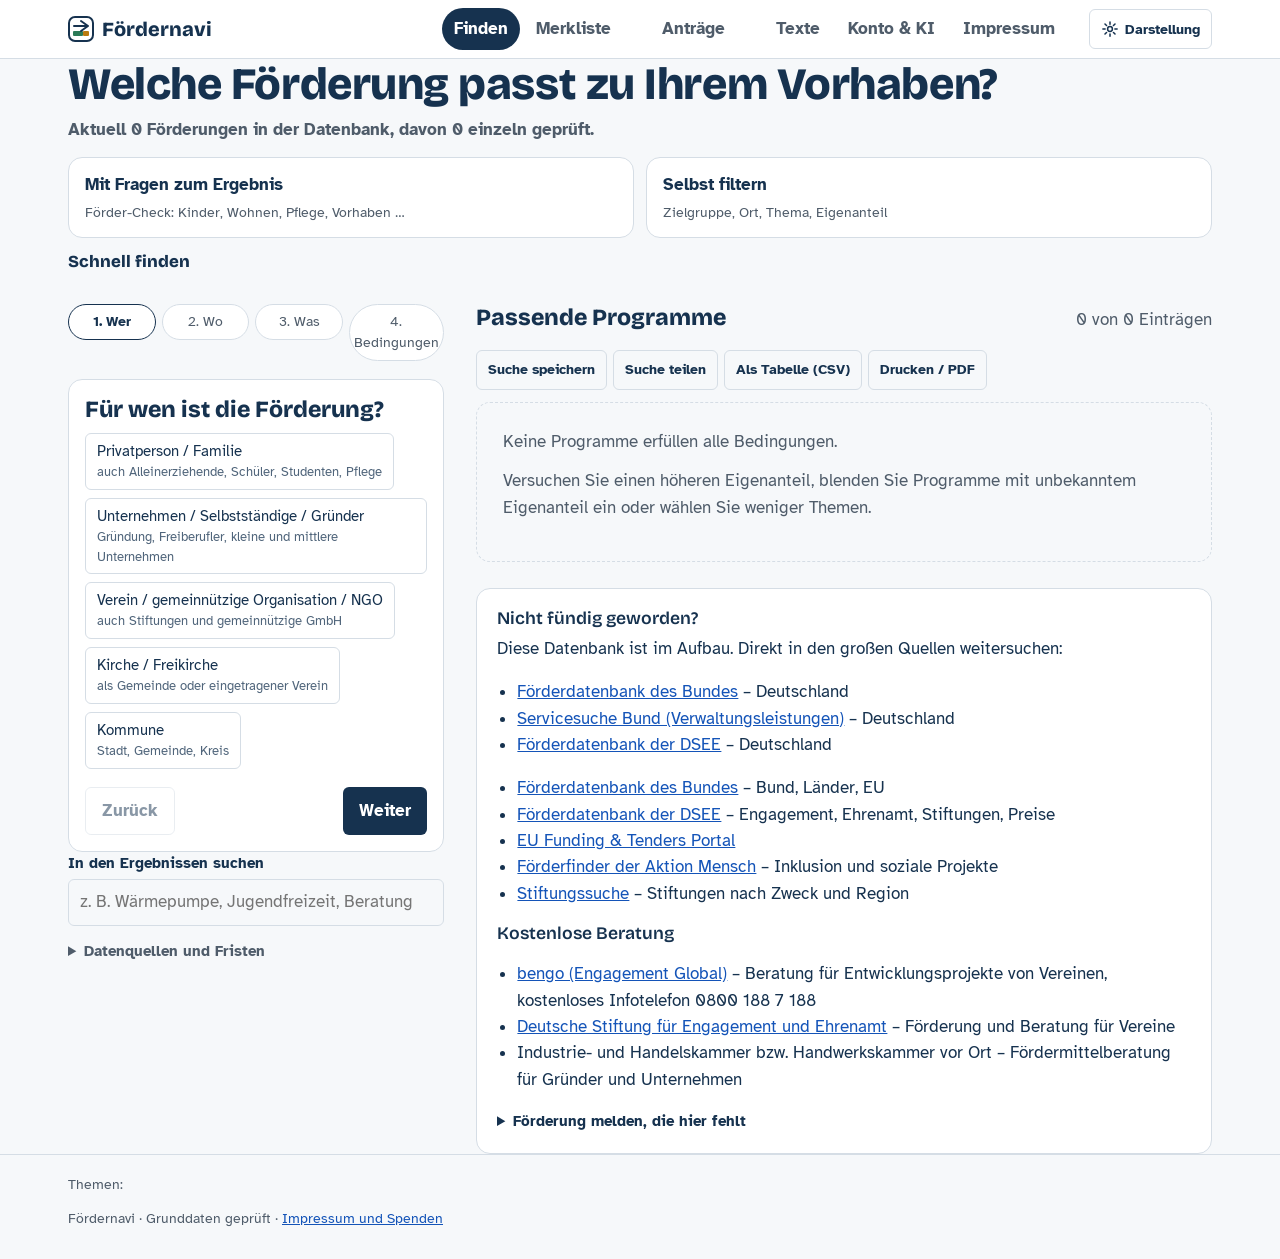
==== commit e3ec41ce: "Add files via upload" ====
--- a/web/index.template.html
+++ b/web/index.template.html
@@ -5,6 +5,7 @@
 <meta name="viewport" content="width=device-width, initial-scale=1, viewport-fit=cover">
 <!-- Für den eigenen Server: content="/api" eintragen, dann sind Nutzerkonten und Sync aktiv -->
 <meta name="api-base" content="">
+<script>try{var d=localStorage.getItem("fordernavi:v1:design")||"klar",m=localStorage.getItem("fordernavi:v1:modus")||"auto";document.documentElement.dataset.design=d;document.documentElement.dataset.mode=m;}catch(e){document.documentElement.dataset.design="klar";document.documentElement.dataset.mode="auto";}</script>
 <!--PWA-->
 <title>Fördernavi – Förderungen finden, beantragen, verwalten</title>
 <meta name="description" content="Kostenloser Förderfinder für Deutschland und die EU: Zuschüsse, Kredite, Steuervorteile und Sozialleistungen für Privatpersonen, Familien, Vereine, Kirchen, NGOs und Unternehmen – mit Förder-Check, Antragshilfe und Fristen.">
@@ -21,10 +22,10 @@
   --display:"Bricolage Grotesque","Atkinson Hyperlegible",system-ui,sans-serif;
   box-sizing:border-box;padding-top:env(safe-area-inset-top,0px);padding-bottom:env(safe-area-inset-bottom,0px);
 }
-@media (prefers-color-scheme:dark){:root:not([data-theme="light"]){
+@media (prefers-color-scheme:dark){:root:not([data-mode="hell"]){
   --paper:#0E1822;--surface:#142230;--ink:#E4ECF3;--muted:#9AABBA;--line:#2A3B4C;
   --grant:#4DB688;--grant-soft:#18392B;--own:#E1A640;--own-soft:#3A2E14;--loan:#A097E6;--loan-soft:#2A2645;--unknown:#5E6C7A;--focus:#6EA8FF;--danger:#F2877F;}}
-:root[data-theme="dark"]{--paper:#0E1822;--surface:#142230;--ink:#E4ECF3;--muted:#9AABBA;--line:#2A3B4C;
+:root[data-mode="dunkel"]{--paper:#0E1822;--surface:#142230;--ink:#E4ECF3;--muted:#9AABBA;--line:#2A3B4C;
   --grant:#4DB688;--grant-soft:#18392B;--own:#E1A640;--own-soft:#3A2E14;--loan:#A097E6;--loan-soft:#2A2645;--unknown:#5E6C7A;--focus:#6EA8FF;--danger:#F2877F;}
 *,*::before,*::after{box-sizing:inherit}
 html{scroll-padding-top:calc(env(safe-area-inset-top,0px) + 64px)}
@@ -139,6 +140,112 @@
 fieldset.srcfilter legend{font-weight:700;font-size:.93rem;padding:0 4px}
 .meld{border-top:1px solid var(--line);padding:12px 0}
 .tag.ok{background:var(--grant-soft);color:var(--grant);border-color:transparent}
+/* ===== Drei Designs, je hell und dunkel ===== */
+:root{--fs:17px;--bw:1px;--r-lg:14px;--r-sm:6px;--tap:40px;--brand:var(--ink)}
+/* Wald */
+:root[data-design="wald"]{--paper:#F1F5F0;--surface:#FFFFFF;--ink:#1D3327;--muted:#4A5C51;--line:#CCD9CF;--grant:#2B6B3D;--grant-soft:#E1EFE3;--own:#8A5800;--own-soft:#F6ECD6;--loan:#3D5A87;--loan-soft:#E3EAF5;--unknown:#93A399;--focus:#1F6B4F;--danger:#9E2A1E;--r-lg:20px;--r-sm:10px}
+@media (prefers-color-scheme:dark){:root[data-design="wald"]:not([data-mode="hell"]){--paper:#0F1A14;--surface:#16241B;--ink:#E2EDE5;--muted:#9EB4A6;--line:#2A3E31;--grant:#5DC08A;--grant-soft:#173A26;--own:#E3AA48;--own-soft:#3A2D12;--loan:#9DB6E6;--loan-soft:#1F2A3D;--unknown:#5D7064;--focus:#80D7A9;--danger:#F0897E;color-scheme:dark}}
+:root[data-design="wald"][data-mode="dunkel"]{--paper:#0F1A14;--surface:#16241B;--ink:#E2EDE5;--muted:#9EB4A6;--line:#2A3E31;--grant:#5DC08A;--grant-soft:#173A26;--own:#E3AA48;--own-soft:#3A2D12;--loan:#9DB6E6;--loan-soft:#1F2A3D;--unknown:#5D7064;--focus:#80D7A9;--danger:#F0897E;color-scheme:dark}
+/* Groß & deutlich */
+:root[data-design="gross"]{--fs:19.5px;--bw:2px;--tap:48px;--paper:#FFFFFF;--surface:#FFFFFF;--ink:#0E1C30;--muted:#2E3B4D;--line:#7D8A99;--grant:#0A6636;--grant-soft:#DDF1E5;--own:#774800;--own-soft:#FCEBCB;--loan:#33288F;--loan-soft:#E7E4FB;--unknown:#6D7A88;--focus:#0B4FC2;--danger:#9B1C12;--r-lg:10px;--r-sm:8px}
+@media (prefers-color-scheme:dark){:root[data-design="gross"]:not([data-mode="hell"]){--paper:#121821;--surface:#19222E;--ink:#F4F7FB;--muted:#CBD5E0;--line:#7A8899;--grant:#72E3A6;--grant-soft:#123826;--own:#FFC469;--own-soft:#3B2C10;--loan:#BEB8FF;--loan-soft:#28254A;--unknown:#8A97A6;--focus:#93BBFF;--danger:#FF9A8F;color-scheme:dark}}
+:root[data-design="gross"][data-mode="dunkel"]{--paper:#121821;--surface:#19222E;--ink:#F4F7FB;--muted:#CBD5E0;--line:#7A8899;--grant:#72E3A6;--grant-soft:#123826;--own:#FFC469;--own-soft:#3B2C10;--loan:#BEB8FF;--loan-soft:#28254A;--unknown:#8A97A6;--focus:#93BBFF;--danger:#FF9A8F;color-scheme:dark}
+:root[data-mode="dunkel"],:root[data-mode="hell"]{color-scheme:light}
+:root[data-mode="dunkel"]{color-scheme:dark}
+body{font-size:var(--fs)}
+.panel,.card,.chip,.btn,input[type=text],input[type=number],input[type=email],input[type=password],input[type=date],select,textarea{border-width:var(--bw)}
+.btn,.chip{min-height:var(--tap)}
+:root[data-design="gross"] .card h3{font-size:1.25rem}
+:root[data-design="gross"] .note,:root[data-design="gross"] .help{font-size:.95rem}
+
+/* ===== Kopf ===== */
+.einstell-btn{display:inline-flex;align-items:center;gap:6px;margin-left:8px}
+.nav-mehr{display:none}
+dialog#einstell{border:var(--bw) solid var(--line);border-radius:var(--r-lg);background:var(--surface);color:var(--ink);padding:0;max-width:min(560px,94vw);width:100%}
+dialog#einstell::backdrop{background:rgba(10,20,30,.45)}
+.einstell-form{padding:20px;display:flex;flex-direction:column;gap:14px}
+.einstell-form fieldset{border:0;padding:0;margin:0}
+.einstell-form legend{font-weight:700;margin-bottom:6px}
+.design-wahl{display:grid;grid-template-columns:repeat(auto-fit,minmax(140px,1fr));gap:10px}
+.design-opt{display:flex;flex-direction:column;align-items:flex-start;gap:4px;text-align:left;border:var(--bw) solid var(--line);background:var(--paper);color:var(--ink);border-radius:var(--r-sm);padding:10px;cursor:pointer}
+.design-opt[aria-pressed="true"]{outline:3px solid var(--focus);outline-offset:1px}
+.design-opt small{color:var(--muted);font-size:.82rem}
+.muster{display:block;width:100%;height:28px;border-radius:6px}
+.m-klar{background:linear-gradient(90deg,#15304D 0 40%,#1D6A49 40% 75%,#C98A1A 75%)}
+.m-wald{background:linear-gradient(90deg,#1D3327 0 40%,#2B6B3D 40% 75%,#D19A3A 75%)}
+.m-gross{background:linear-gradient(90deg,#0E1C30 0 40%,#FFFFFF 40% 75%,#0A6636 75%);border:2px solid #0E1C30}
+.mehr-links{display:flex;flex-wrap:wrap;gap:8px}
+
+/* ===== Startbereich ===== */
+.intro h1{margin-bottom:6px}
+.wege{display:grid;grid-template-columns:1fr 1fr;gap:12px;margin:14px 0 6px}
+.weg{text-align:left;border:var(--bw) solid var(--line);background:var(--surface);color:var(--ink);border-radius:var(--r-lg);padding:14px 16px;cursor:pointer;display:flex;flex-direction:column;gap:4px;font-weight:700;font-size:1.05rem}
+.weg small{font-weight:400;color:var(--muted);font-size:.86rem}
+.weg[aria-pressed="true"]{border-color:var(--ink);box-shadow:inset 0 0 0 1px var(--ink);background:var(--grant-soft)}
+@media (max-width:520px){.wege{grid-template-columns:1fr}}
+
+/* ===== Zwei Spalten ab Desktopbreite ===== */
+.wrap{max-width:1180px}
+.finden-grid{display:block}
+@media (min-width:1000px){
+ .finden-grid{display:grid;grid-template-columns:minmax(320px,380px) 1fr;gap:28px;align-items:start;margin-top:10px}
+ .filterspalte{position:sticky;top:calc(env(safe-area-inset-top,0px) + 76px);max-height:calc(100vh - 96px);overflow:auto;padding-right:4px}
+ .filterspalte .panel{padding:16px}
+ .ergebnisspalte .results-head{margin-top:0}
+}
+.srcfilter-box{margin:6px 0 14px}
+.srcfilter-box summary{cursor:pointer;color:var(--muted);font-weight:700;font-size:.92rem}
+.srcfilter-box .srcfilter{margin-top:8px}
+
+/* ===== Ihre Auswahl ===== */
+.aktiv{display:flex;flex-wrap:wrap;gap:6px;align-items:center;margin:0 0 10px}
+.aktiv:empty{display:none}
+.aktiv .lbl{font-size:.9rem;color:var(--muted);margin-right:2px;white-space:nowrap;flex:0 0 auto}
+.pill{display:inline-flex;align-items:center;gap:6px;border:var(--bw) solid var(--line);background:var(--surface);color:var(--ink);border-radius:999px;padding:4px 6px 4px 12px;font-size:.9rem;cursor:pointer;min-height:32px}
+.pill span.x{display:inline-grid;place-items:center;width:22px;height:22px;border-radius:50%;background:var(--paper);font-weight:700}
+.pill.alle{border-style:dashed}
+
+/* ===== Karten ===== */
+.card{position:relative;padding:18px 18px 14px}
+.card h3{font-size:1.15rem;margin:0 0 2px;padding-right:96px}
+details.pass{position:absolute;top:14px;right:14px;margin:0;text-align:right;max-width:60%}
+details.pass summary{list-style:none;display:inline-block;border-radius:999px;background:var(--grant-soft);color:var(--grant);font-weight:800;padding:3px 10px;font-size:.85rem}
+details.pass summary::-webkit-details-marker{display:none}
+details.pass[open]{background:var(--surface);border:var(--bw) solid var(--line);border-radius:var(--r-sm);padding:6px 10px;z-index:2;text-align:left}
+.card .meta{margin:8px 0 6px}
+.hint.clamp{display:-webkit-box;-webkit-line-clamp:3;-webkit-box-orient:vertical;overflow:hidden}
+.mehr-lesen{border:0;background:none;color:var(--focus);font-weight:700;padding:0;cursor:pointer;font-size:.92rem;min-height:0}
+.card .actions{border-top:var(--bw) solid var(--line);padding-top:10px;margin-top:4px}
+
+/* ===== Handy: Navigation unten ===== */
+@media (max-width:760px){
+ nav.tabs{position:fixed;left:0;right:0;bottom:0;z-index:20;margin:0;width:100%;background:var(--surface);border-top:var(--bw) solid var(--line);
+  padding:6px 4px calc(6px + env(safe-area-inset-bottom,0px));display:grid;grid-template-columns:repeat(5,1fr);gap:2px;overflow:visible}
+ nav.tabs button{border-radius:10px;padding:8px 2px;font-size:.82rem;min-height:44px}
+ nav.tabs button[data-view="konto"],nav.tabs button[data-view="impressum"],nav.tabs #navRed{display:none}
+ .nav-mehr{display:block}
+ body{padding-bottom:calc(76px + env(safe-area-inset-bottom,0px))}
+ .einstell-text{display:none}
+ .toast{bottom:calc(env(safe-area-inset-bottom,0px) + 86px)}
+ h1{font-size:1.75rem}
+}
+@media print{nav.tabs,#einstellBtn,.aktiv,details.pass{display:none!important}body{padding-bottom:0}}
+
+
+/* ===== Feinschliff nach Sichtprüfung ===== */
+details.pass{position:static;max-width:none;display:inline-block}
+details.pass[open]{display:block;width:100%}
+.card h3{padding-right:0}
+.steps{display:grid;grid-template-columns:repeat(4,1fr);gap:6px}
+.steps li button{width:100%;padding:6px 4px;font-size:.88rem;min-height:36px}
+.filterspalte .chip{padding:6px 11px;font-size:.93rem;min-height:36px}
+:root[data-design="gross"] .filterspalte .chip{min-height:44px;font-size:1rem}
+@media (max-width:760px){
+ .top .wrap{justify-content:space-between}
+ .einstell-btn{margin-left:auto}
+ .toolbar,#startBox .chips,.aktiv{flex-wrap:nowrap;overflow-x:auto;padding-bottom:4px;scrollbar-width:thin}
+ .toolbar .btn,#startBox .chip,.aktiv .pill{flex:0 0 auto;white-space:nowrap}
+}
 </style>
 </head>
 <body>
@@ -152,41 +259,62 @@
     <button data-i18n="Konto & KI" data-view="konto">Konto &amp; KI</button>
     <button data-view="redaktion" id="navRed" hidden data-i18n="Redaktion">Redaktion</button>
     <button data-i18n="Impressum" data-view="impressum">Impressum</button>
+    <button type="button" id="navMehr" class="nav-mehr" aria-haspopup="dialog">Mehr</button>
   </nav>
-  <button class="btn ghost small" id="langBtn" type="button" aria-label="Sprache umschalten / switch language">EN</button>
+  <button class="btn ghost small einstell-btn" id="einstellBtn" type="button" aria-haspopup="dialog" aria-label="Darstellung und Sprache"><svg width="18" height="18" viewBox="0 0 24 24" aria-hidden="true"><circle cx="12" cy="12" r="3.2" fill="none" stroke="currentColor" stroke-width="2"/><path d="M12 2.5v3M12 18.5v3M2.5 12h3M18.5 12h3M5.3 5.3l2.1 2.1M16.6 16.6l2.1 2.1M5.3 18.7l2.1-2.1M16.6 7.4l2.1-2.1" stroke="currentColor" stroke-width="2" stroke-linecap="round"/></svg><span class="einstell-text">Darstellung</span></button>
 </div></header>
+<dialog id="einstell" aria-labelledby="einstellTitel">
+  <form method="dialog" class="einstell-form">
+    <h2 id="einstellTitel">Darstellung</h2>
+    <fieldset><legend>Design</legend><div class="design-wahl" id="designWahl">
+      <button type="button" class="design-opt" data-design="klar"><span class="muster m-klar" aria-hidden="true"></span><b>Klar</b><small>sachlich, Marineblau</small></button>
+      <button type="button" class="design-opt" data-design="wald"><span class="muster m-wald" aria-hidden="true"></span><b>Wald</b><small>ruhig, Waldgrün</small></button>
+      <button type="button" class="design-opt" data-design="gross"><span class="muster m-gross" aria-hidden="true"></span><b>Groß &amp; deutlich</b><small>größere Schrift, starke Kontraste</small></button>
+    </div></fieldset>
+    <fieldset><legend>Hell oder dunkel</legend><div class="chips" id="modusWahl">
+      <button type="button" class="chip" data-modus="auto">Automatisch</button><button type="button" class="chip" data-modus="hell">Hell</button><button type="button" class="chip" data-modus="dunkel">Dunkel</button>
+    </div></fieldset>
+    <fieldset><legend>Sprache</legend><button class="btn ghost small" id="langBtn" type="button" aria-label="Sprache umschalten / switch language" data-notr>English</button></fieldset>
+    <div class="mehr-links"><button type="button" class="btn ghost small" data-goto2="konto">Konto &amp; KI</button><button type="button" class="btn ghost small" data-goto2="impressum">Impressum und Spenden</button><button type="button" class="btn ghost small" data-goto2="redaktion" id="mehrRed" hidden>Redaktion</button></div>
+    <button class="btn" value="ok">Fertig</button>
+  </form>
+</dialog>
 
 <main class="wrap">
 <!-- FINDEN -->
 <section class="view on" id="v-finden">
   <div class="intro">
     <h1 data-i18n="Welche Förderung passt zu Ihrem Vorhaben?">Welche Förderung passt zu Ihrem Vorhaben?</h1>
-    <p data-i18n="Vier kurze Fragen, dann sehen Sie passende Programme mit Förderquote, Eigenanteil und Rückzahlungspflicht auf einen Blick.">Vier kurze Fragen, dann sehen Sie passende Programme mit Förderquote, Eigenanteil und Rückzahlungspflicht auf einen Blick.</p>
     <p class="anzahl" id="anzahl" aria-live="polite"></p>
+    <div class="wege" role="group" aria-label="Suchweg wählen">
+      <button type="button" class="weg" id="modeFragen" aria-pressed="false"><span data-i18n="Mit Fragen zum Ergebnis">Mit Fragen zum Ergebnis</span><small>Förder-Check: Kinder, Wohnen, Pflege, Vorhaben …</small></button>
+      <button type="button" class="weg" id="modeFiltern" aria-pressed="true"><span data-i18n="Selbst filtern">Selbst filtern</span><small>Zielgruppe, Ort, Thema, Eigenanteil</small></button>
+    </div>
     <div id="startBox"></div>
-    <div class="chips" role="group" aria-label="Suchweg wählen">
-      <button type="button" class="chip" id="modeFragen" aria-pressed="false"><span data-i18n="Mit Fragen zum Ergebnis">Mit Fragen zum Ergebnis</span><small>Förder-Check: Kinder, Wohnen, Pflege, Vorhaben …</small></button>
-      <button type="button" class="chip" id="modeFiltern" aria-pressed="true"><span data-i18n="Selbst filtern">Selbst filtern</span><small>Zielgruppe, Ort, Thema, Eigenanteil</small></button>
-    </div>
   </div>
-  <ol class="steps" id="steps"></ol>
-  <div class="panel" id="stepPanel"></div>
-
-  <div class="results-head">
-    <h2 id="resTitle" data-i18n="Passende Programme">Passende Programme</h2>
-    <span class="sum" id="resSum"></span>
-  </div>
-  <div class="toolbar" id="toolbar">
-    <button type="button" class="btn small ghost" id="tbSpeichern">Suche speichern</button>
-    <button type="button" class="btn small ghost" id="tbTeilen">Suche teilen</button>
-    <button type="button" class="btn small ghost" id="tbCsv">Als Tabelle (CSV)</button>
-    <button type="button" class="btn small ghost" id="tbDruck">Drucken / PDF</button>
-    <button type="button" class="btn small ghost" id="tbListe" hidden></button>
-  </div>
-  <fieldset class="srcfilter"><legend>Datenquellen</legend><div class="chips" id="srcChips"></div><label class="check"><input type="checkbox" id="hideExpired" checked><span>Abgelaufene Fristen ausblenden</span></label></fieldset>
-  <div class="search field"><label for="q">In den Ergebnissen suchen</label><input type="text" id="q" placeholder="z. B. Wärmepumpe, Jugendfreizeit, Beratung"></div>
-  <div class="list" id="results"></div>
-
+  <div class="finden-grid">
+    <aside class="filterspalte" aria-label="Filter">
+      <ol class="steps" id="steps"></ol>
+      <div class="panel" id="stepPanel"></div>
+      <div class="search field"><label for="q">In den Ergebnissen suchen</label><input type="text" id="q" placeholder="z. B. Wärmepumpe, Jugendfreizeit, Beratung"></div>
+      <details class="srcfilter-box"><summary>Datenquellen und Fristen</summary>
+        <fieldset class="srcfilter"><legend>Datenquellen</legend><div class="chips" id="srcChips"></div><label class="check"><input type="checkbox" id="hideExpired" checked><span>Abgelaufene Fristen ausblenden</span></label></fieldset>
+      </details>
+    </aside>
+    <div class="ergebnisspalte">
+      <div class="results-head">
+        <h2 id="resTitle" data-i18n="Passende Programme">Passende Programme</h2>
+        <span class="sum" id="resSum"></span>
+      </div>
+      <div class="aktiv" id="aktiv" aria-label="Ihre Auswahl"></div>
+      <div class="toolbar" id="toolbar">
+        <button type="button" class="btn small ghost" id="tbSpeichern">Suche speichern</button>
+        <button type="button" class="btn small ghost" id="tbTeilen">Suche teilen</button>
+        <button type="button" class="btn small ghost" id="tbCsv">Als Tabelle (CSV)</button>
+        <button type="button" class="btn small ghost" id="tbDruck">Drucken / PDF</button>
+        <button type="button" class="btn small ghost" id="tbListe" hidden></button>
+      </div>
+      <div class="list" id="results"></div>
   <div class="more-sources panel">
     <h3>Nicht fündig geworden?</h3>
     <p>Diese Datenbank ist im Aufbau. Direkt in den großen Quellen weitersuchen:</p>
@@ -225,6 +353,8 @@
     </details>
 
   </div>
+    </div>
+  </div>
 </section>
 
 <!-- MERKLISTE -->
@@ -392,7 +522,9 @@
 const CHECK=["Förderrichtlinie vollständig gelesen","Antragsberechtigung geprüft","Nicht vor Bewilligung mit dem Projekt beginnen (vorzeitiger Maßnahmebeginn)","Kosten- und Finanzierungsplan erstellt","Eigenanteil gesichert","Nachweis der Gemeinnützigkeit (falls Verein/Kirche)","Satzung / Registerauszug","Angebote oder Kostenvoranschläge","Projektbeschreibung","Kontakt zur Förderstelle aufgenommen","Antrag eingereicht (Datum notieren)","Bewilligungsbescheid abgelegt","Frist für Verwendungsnachweis notiert"];
 
 // Fehlende Listenfelder ergänzen, damit Filter nie an unvollständigen Einträgen abbrechen
-const fix=arr=>arr.map(p=>Object.assign(p,{z:Array.isArray(p.z)?p.z:[],th:Array.isArray(p.th)?p.th:[],c:p.c||(p.r==="EU"?"EU":"DE")}));
+// Ältere Importe ordneten die FDB-Zielgruppe "Hochschule" (Einrichtung) fälschlich Studenten zu – hier korrigiert
+const zFix=p=>{let z=Array.isArray(p.z)?p.z:[];if(p.src==="fdb"&&z.includes("studierende"))z=z.map(x=>x==="studierende"?"hochschule":x);return z;};
+const fix=arr=>arr.map(p=>Object.assign(p,{z:zFix(p),th:Array.isArray(p.th)?p.th:[],c:p.c||(p.r==="EU"?"EU":"DE")}));
 let DATA=fix(SEED.slice());
 const SRC=[["basis","Geprüfte Grunddaten"],["fdb","Förderdatenbank des Bundes"],["eu_sedia","EU Funding & Tenders"],["dsee","DSEE"],["pvog","Verwaltungsleistungen (Bund, Land, Kommune)"],["kommunen","Städte und Kreise (automatisch gefunden)"],["oparl","Ratsinformationssysteme der Kommunen"],["frankreich","Frankreich: Aides-territoires"],["spanien","Spanien: BDNS"],["web","Websites (Kreise, Städte, Stiftungen)"],["meldung","Geprüfte Meldungen"]];
 const srcOf=p=>p.id.startsWith("meldung-")?"meldung":!p.src?"basis":["fdb","eu_sedia","dsee","pvog","kommunen","oparl","frankreich","spanien"].includes(p.src)?p.src:"web";
@@ -493,6 +625,7 @@
 function update(more){if(S.mode==="fragen"){if(!more)LIMIT=30;renderCheckResults();return;}if(!more)LIMIT=30;const res=DATA.filter(match).sort((a,b)=>rank(a)-rank(b));
   $("#resSum").textContent=`${res.length} von ${DATA.length} Einträgen`;LETZTE=res;
   if(typeof renderStart==="function"&&!update.inStart){update.inStart=true;try{renderStart();}finally{update.inStart=false;}}
+  renderAktiv();
   const tl=$("#tbListe");if(tl){const s=SCHNELL.find(x=>x[0]===S.liste);tl.hidden=!s;if(s)tl.textContent="✕ "+s[1];}
   const box=$("#results");box.replaceChildren();
   if(!res.length){box.append(el("div",{class:"empty"},el("p",{},"Keine Programme erfüllen alle Bedingungen."),el("p",{},"Versuchen Sie einen höheren Eigenanteil, blenden Sie Programme mit unbekanntem Eigenanteil ein oder wählen Sie weniger Themen.")));return;}
@@ -521,11 +654,10 @@
   const eaTag=p.ea===0?el("span",{class:"tag grant"},"ohne Eigenanteil"):p.ea==null?el("span",{class:"tag warn"},"Eigenanteil prüfen"):null;
   const reg=p.c&&p.c!=="DE"&&p.c!=="EU"?(STAATEN[p.c]||p.c):p.r==="DE"?"bundesweit":p.r==="EU"?"EU-weit":p.r==="lokal"?(S.ort?`örtlich – in ${S.ort} prüfen`:"örtlich"):LAENDER[p.r]||p.r;
   return el("article",{class:"card"},
-    el("div",{class:"meta"},el("span",{class:"tag"},p.e),el("span",{class:"tag"},ART[p.a]||p.a),rzTag,eaTag,el("span",{class:"tag"},p.ort&&p.ort.length?"nur "+p.ort.join(", "):reg)),
-    (()=>{const ps=S.mode!=="fragen"?passung(p):null;return ps?el("details",{class:"pass"},el("summary",{},el("span",{class:"pass-pct"},ps.pct+" %")," Passung – ",el("span",{},"Warum?")),el("ul",{},ps.g.map(x=>el("li",{},x)))):null;})(),
+    el("div",{class:"meta"},(()=>{const ps=S.mode!=="fragen"?passung(p):null;return ps?el("details",{class:"pass"},el("summary",{title:T("Warum?")},el("span",{class:"pass-pct"},ps.pct+" %")," ",el("span",{},"Passung")),el("ul",{},ps.g.map(x=>el("li",{},x)))):null;})(),el("span",{class:"tag"},p.e),el("span",{class:"tag"},ART[p.a]||p.a),rzTag,eaTag,el("span",{class:"tag"},p.ort&&p.ort.length?"nur "+p.ort.join(", "):reg)),
     el("h3",{},p.t),el("p",{class:"giver"},el("span",{"data-notr":""},p.g),p.frist?[" · ",el("span",{},"Frist:")," ",el("span",{},fmtFrist(p.frist))]:null,isoFrist(p.frist)&&p.frist<HEUTE?el("span",{}," (abgelaufen)"):null),
     finanz(p),
-    p.hin?el("p",{class:"hint"},p.hin):null,
+    p.hin?(p.hin.length>220?[el("p",{class:"hint clamp"},p.hin),el("button",{type:"button",class:"mehr-lesen","aria-expanded":"false",onclick:e=>{const h=e.target.previousSibling;const zu=h.classList.toggle("clamp");e.target.setAttribute("aria-expanded",zu?"false":"true");e.target.textContent=T(zu?"Mehr lesen":"Weniger");}},T("Mehr lesen"))]:el("p",{class:"hint"},p.hin)):null,
     p.kombi?el("p",{class:"hint",style:"border-left:3px solid var(--own);padding-left:8px"},el("b",{},"Kombinieren: "),p.kombi):null,
     S.projekte&&S.projekte.size&&S.mode!=="fragen"?el("p",{class:"src"},"Passt zu Projekt: "+projListe(projNamen(p,[...S.projekte]))):null,
     el("p",{class:"src"},"Datenstand: ",p.quelle==="geprueft"||p.quelle==="teilgeprueft"?el("span",{class:"tag ok"},QUELLE[p.quelle]):QUELLE[p.quelle]||p.quelle,
@@ -928,7 +1060,7 @@
   if(C.fuer==="privat"&&summe)box.append(el("p",{class:"notice"},T("Sicher bezifferbar pro Monat: ")+eur(summe)+" ("+teile.join(" + ")+")"+T(". Weitere Leistungen hängen von Einkommen und Einzelfall ab.")));
   r.slice(0,LIMIT).forEach(x=>{const c=card(x.p);c.prepend(el("p",{class:"tag "+(x.sicher?"ok":"warn"),style:"display:inline-block;margin:0 0 8px"},(x.sicher?T("voraussichtlich: "):T("prüfen: "))+x.grund));box.append(c);});
   if(r.length>LIMIT)box.append(el("button",{class:"btn ghost",onclick:()=>{LIMIT+=30;renderCheckResults();}},T("Weitere anzeigen")));}
-function setMode(m){S.mode=m;$("#modeFragen").setAttribute("aria-pressed",m==="fragen");$("#modeFiltern").setAttribute("aria-pressed",m==="filtern");
+function setMode(m){S.mode=m;if($("#aktiv"))$("#aktiv").replaceChildren();$("#modeFragen").setAttribute("aria-pressed",m==="fragen");$("#modeFiltern").setAttribute("aria-pressed",m==="filtern");
   $("#steps").hidden=m==="fragen";document.querySelector("fieldset.srcfilter").hidden=m==="fragen";$(".search").hidden=m==="fragen";
   try{localStorage.setItem(KEY+":modus",m);}catch(e){}
   if(m==="fragen"){LIMIT=30;renderCheck();}else{$("#resTitle").textContent=T("Passende Programme");renderStep();update();}}
@@ -1072,6 +1204,10 @@
  "Sicher bezifferbar pro Monat: ":"Clearly quantifiable per month: ",". Weitere Leistungen hängen von Einkommen und Einzelfall ab.":". Other benefits depend on income and individual case."};
 Object.assign(EN,{"+ Kostenposition": "+ Cost item", "100 % gefördert": "100 % funded", "100 € je Stunde, max. 40 h/Woche": "€100 per hour, max. 40 h/week", "= Hinweis auf eine Förderart, die es örtlich oft gibt.": "= note on a type of funding that often exists locally.", "= Startdaten aus dem Wissen eines Sprachmodells, können veraltet oder falsch sein;": "= starter data from a language model’s knowledge, may be outdated or wrong;", "= automatisch aus offizieller Schnittstelle;": "= automatically from an official interface;", "= gegen offizielle Quelle abgeglichen;": "= checked against an official source;", "API-Schlüssel": "API key", "Abgelaufene Fristen ausblenden": "Hide expired deadlines", "Abgelehnt": "Rejected", "Abgeschlossen": "Completed", "Aktuelle Modellnamen stehen in der Dokumentation des Anbieters.": "Current model names are listed in the provider’s documentation.", "Alle": "All", "Alle Angaben ohne Gewähr. Maßgeblich sind allein die Förderrichtlinie und der Bescheid des Fördergebers. Fördernavi ist keine Rechts- oder Steuerberatung.": "All information without guarantee. Only the funding guideline and the funder’s decision are binding. Fördernavi is not legal or tax advice.", "Alle Daten exportieren": "Export all data", "Als Tabelle (CSV) speichern": "Save as table (CSV)", "Als Textdatei": "As text file", "Anbieter": "Provider", "Angebote oder Kostenvoranschläge": "Quotes or cost estimates", "Anschreiben": "Cover letter", "Ansprechperson": "Contact person", "Antrag angelegt": "Application created", "Antrag anlegen": "Create application", "Antrag eingereicht (Datum notieren)": "Application submitted (note the date)", "Antrag ohne Programm anlegen": "Create application without programme", "Antragsberechtigung geprüft": "Eligibility checked", "Antragsfrist": "Application deadline", "Antragsteller (Name, Verein, Gemeinde)": "Applicant (name, association, congregation)", "Antragsteller ist eine Kirche, Freikirche oder ein kirchlicher Verein – Abgrenzung religiöser Angebote in den Text aufnehmen": "Applicant is a church, free church or church association – include separation from religious activities in the text", "Antragstexte erstellen": "Create application texts", "Anträge verwalten": "Manage applications", "Art": "Type", "Art der Förderung": "Type of funding", "Aufrufe gehen direkt vom Browser zum Anbieter. Innerhalb von claude.ai sind solche Verbindungen gesperrt – dort „Claude (in claude.ai)“ wählen.": "Requests go directly from your browser to the provider. Inside claude.ai such connections are blocked – choose “Claude (in claude.ai)” there.", "Auftragsforschung pro Jahr (€)": "Contract research per year (€)", "Auftragsforschung × 70 %": "Contract research × 70 %", "Aus": "Off", "Aus Merkliste und Anträgen. Vorschlag = Förderquote × Gesamtkosten, begrenzt auf den Höchstbetrag; Betrag anpassbar.": "From saved list and applications. Suggestion = funding rate × total costs, capped at the maximum; amount editable.", "Ausgaben": "Expenses", "Ausgangslage – welches Problem oder welcher Bedarf besteht?": "Starting point – what problem or need exists?", "Ausgeglichen": "Balanced", "Ausgeschaltete Quellen werden beim nächsten Import nicht abgerufen. DSEE erst nach Freigabe durch die DSEE einschalten.": "Disabled sources are skipped in the next import. Only enable DSEE after permission from DSEE.", "Baden-Württemberg": "Baden-Württemberg", "Bauen & Sanieren": "Building & renovation", "Bayern": "Bavaria", "Beantragte Förderungen": "Requested funding", "Beantragter Betrag in €": "Requested amount in €", "Bearbeiten": "Edit", "Begegnungscafé für alle Bürger": "Community café for all", "Belgien": "Belgium", "Bemessungsgrundlage": "Assessment basis", "Beratung": "Consulting", "Beratung, Begleitung, Begegnung": "Advice, accompaniment, encounter", "Besonders gesucht: Förderungen von Kreisen, Städten, Gemeinden und örtlichen Stiftungen. Kommunen können ein Partnerkonto bekommen – Kontakt über das Impressum.": "Especially wanted: funding from districts, cities, municipalities and local foundations. Municipalities can get a partner account – contact via the imprint.", "Besuchsdienste, Nachmittage, Mehrgenerationenangebote": "Visiting services, afternoons, intergenerational activities", "Betrag in Euro": "Amount in euros", "Bewilligt": "Approved", "Bewilligungsbescheid abgelegt": "Grant decision filed", "Bezug von Grundsicherung": "Receiving basic income support", "Bibelkurs als Bildungsangebot": "Bible course as an educational offer", "Bildung & Weiterbildung": "Education & training", "Brandenburg": "Brandenburg", "Bremen": "Bremen", "Brief": "Letter", "Bruttolöhne inkl. Arbeitgeberanteil, anteilig für F&E-Zeit": "Gross wages incl. employer share, pro rata for R&D time", "Bulgarien": "Bulgaria", "Bund": "Federal", "Bundesland (Name)": "German state (name)", "Bundesland wählen": "Choose German state", "ChatGPT über eigenen API-Schlüssel": "ChatGPT with your own API key", "Checkliste": "Checklist", "Chor / Musikprojekte": "Choir / music projects", "Claude (in claude.ai, ohne Schlüssel)": "Claude (in claude.ai, no key)", "Claude über eigenen API-Schlüssel": "Claude with your own API key", "Dann rechnet jede Karte Förderbetrag und Eigenanteil in Euro aus.": "Each card then calculates the funding amount and own contribution in euros.", "Darlehen": "Loan", "Darlehen bis": "Loan up to", "Das Linkmuster findet man auf dem Server mit: python -m importer.run --probe-url <Startseite>": "Find the link pattern on the server with: python -m importer.run --probe-url <start page>", "Daten aus der Förderdatenbank des Bundes stehen unter CC BY 4.0. Quelle: Förderdatenbank des Bundes, Bundesministerium für Wirtschaft und Energie,": "Data from the Federal funding database is licensed CC BY 4.0. Source: Förderdatenbank des Bundes, Federal Ministry for Economic Affairs and Energy,", "Daten exportieren": "Export data", "Daten importieren": "Import data", "Datenquellen": "Data sources", "Datenquellen und Lizenzen": "Data sources and licences", "Datenschutz": "Privacy", "Datenstand:": "Data status:", "Demokratie": "Democracy", "Denkmal": "Heritage", "Deutschland": "Germany", "Die Antragstexte werden auf Deutsch erzeugt, weil deutsche Förderstellen Anträge auf Deutsch verlangen.": "Application texts are generated in German because German funding bodies require applications in German.", "Die Plattform funktioniert vollständig ohne KI. Wer möchte, kann Texte zusätzlich von einer KI überarbeiten lassen.": "The platform works fully without AI. If you like, an AI can additionally revise texts.", "Diese Datenbank ist im Aufbau. Direkt in den großen Quellen weitersuchen:": "This database is under construction. Continue searching directly in the major sources:", "Diese Vorschau speichert Merkliste und Anträge im Browser. Nutzerkonten mit Synchronisierung über alle Geräte gibt es, sobald die Plattform auf dem eigenen Server läuft (siehe Projektpaket).": "This preview stores the saved list and applications in your browser. User accounts with sync across devices are available once the platform runs on its own server (see project package).", "Digitale Vereinsarbeit": "Digital association work", "Digitalisierung": "Digitalisation", "Direkt im Feld bearbeitbar.": "Editable directly in the field.", "Dänemark": "Denmark", "E-Mail": "Email", "E-Mail des Kontos": "Account email", "E-Mail: [kontakt@example.org]": "Email: [kontakt@example.org]", "EU, Nationale Agenturen in Deutschland": "EU, national agencies in Germany", "EU-weit": "EU-wide", "Ebene": "Level", "Egal": "Any", "Ehrenamt": "Volunteering", "Ehrenamtliche Stunden": "Volunteer hours", "Ehrenamtsausbildung": "Volunteer training", "Eigenanteil": "Own contribution", "Eigenanteil gesichert": "Own contribution secured", "Eigenanteil in % (falls bekannt)": "Own contribution in % (if known)", "Eigenanteil in €": "Own contribution in €", "Eigenanteil prüfen": "Check own contribution", "Eigenanteil – wie viel können Sie selbst tragen?": "Own contribution – how much can you cover yourself?", "Eigene F&E-Stunden als Einzelunternehmer/Gesellschafter pro Jahr": "Own R&D hours as sole trader/partner per year", "Eigene Mittel": "Own funds", "Eigenmittel (Kasse) €": "Own funds (cash) €", "Eigenmittel, Spenden, Eigenleistung – je nach Programm zulässig.": "Own funds, donations, own work – allowed depending on the programme.", "Eingereicht": "Submitted", "Eintrag korrigieren oder als geprüft markieren": "Correct entry or mark as checked", "Eintrag suchen": "Search entry", "Eintragen": "Add", "Elternkurse, Beratung, Treffpunkt": "Parenting courses, advice, meeting place", "Energie & Heizung": "Energy & heating", "Estland": "Estonia", "Externe Unternehmensberatung gewünscht": "External business consulting wanted", "F&E-Personalkosten pro Jahr (€)": "R&D staff costs per year (€)", "Familie & Kinder": "Family & children", "Familie / Alleinerziehende": "Family / single parents", "Familienzentrum": "Family centre", "Ferienfreizeiten, Tagesprogramme": "Holiday camps, day programmes", "Ferienprogramme für Kinder": "Holiday programmes for children", "Finanzierung, Kredite, Bürgschaften": "Financing, loans, guarantees", "Finnland": "Finland", "Flüchtlingshilfe / Integrationszentrum": "Refugee aid / integration centre", "Forschung & Innovation": "Research & innovation", "Forschungszulage – unverbindliche Schätzung": "Research allowance – non-binding estimate", "Frankreich": "France", "Frauen-/Mütterangebote": "Women’s / mothers’ activities", "Frist": "Deadline", "Frist Verwendungsnachweis": "Deadline for proof of use", "Frist für Verwendungsnachweis notiert": "Deadline for proof of use noted", "Fristen aller gemerkten Programme und Anträge in den Kalender (.ics)": "Deadlines of all saved programmes and applications to calendar (.ics)", "Fristen in Kalender": "Deadlines to calendar", "Förder-Check: Kinder, Wohnen, Pflege, Vorhaben …": "Funding check: children, housing, care, plans …", "Förderdatenbank der DSEE": "DSEE funding database", "Förderdatenbank des Bundes": "Federal funding database", "Fördergeber": "Funder", "Fördernavi ist kostenlos und werbefrei. Spenden helfen, die Daten aktuell zu halten.": "Fördernavi is free and ad-free. Donations help keep the data up to date.", "Förderprogramm": "Funding programme", "Förderquote in % (falls bekannt)": "Funding rate in % (if known)", "Förderquote unbekannt": "Funding rate unknown", "Förderrichtlinie vollständig gelesen": "Funding guideline fully read", "Förderung bis": "Funding up to", "Förderung melden": "Report funding", "Förderung melden, die hier fehlt": "Report funding that is missing here", "Förderungen": "Funding", "Füllen Sie die Felder aus. Das Werkzeug erzeugt eine Projektbeschreibung, ein Anschreiben und eine Kontaktanfrage an die Förderstelle. Alles funktioniert ohne KI; die KI-Überarbeitung ist optional.": "Fill in the fields. The tool creates a project description, a cover letter and a contact request to the funding body. Everything works without AI; AI revision is optional.", "Füllt leere Felder mit einem Beispiel, das Sie anpassen.": "Fills empty fields with an example you adapt.", "Für wen ist die Förderung?": "Who is the funding for?", "Gebäude steht unter Denkmalschutz": "Building is a listed monument", "Gemeindegebäude als Begegnungsstätte": "Community building as meeting place", "Gemeinkostenpauschale": "Overhead flat rate", "Gemeinschaftsgarten, Umweltbildung, Energiesparen": "Community garden, environmental education, saving energy", "Geprüfte Grunddaten": "Checked core data", "Gesamtkosten": "Total costs", "Gesamtkosten in €": "Total costs in €", "Gesprächsgruppen, Beratung": "Discussion groups, advice", "Gesundheit & Pflege": "Health & care", "Grenzt örtliche Programme ein; EU- und landesweite Programme bleiben sichtbar.": "Narrows local programmes; EU-wide and nationwide programmes remain visible.", "Griechenland": "Greece", "Gründer": "Founder", "Gründung": "Start-up", "Gründung aus Hochschule oder Forschungseinrichtung": "Spin-off from university or research institute", "Gründung geplant oder Unternehmen jünger als 5 Jahre": "Start-up planned or company younger than 5 years", "Haftung": "Liability", "Hamburg": "Hamburg", "Hauptmenü": "Main menu", "Hausaufgabenhilfe": "Homework help", "Hessen": "Hesse", "Hinweis: Verkündigung wird öffentlich meist nicht gefördert – nur als offenes Bildungsangebot (z. B. Erwachsenenbildung) oder über kirchliche Fonds.": "Note: preaching is usually not publicly funded – only as an open educational offer (e.g. adult education) or via church funds.", "Hinzufügen": "Add", "Höchstbetrag": "Maximum", "Höchstbetrag begrenzt die Förderung": "Maximum limits the funding", "Höchstbetrag in €": "Maximum in €", "Idee": "Idea", "Import jetzt starten": "Start import now", "Impressum und Spenden": "Imprint and donations", "In Vorbereitung": "In preparation", "In den Ergebnissen suchen": "Search the results", "Inklusion": "Inclusion", "Instrumentalunterricht, Ensembles, Konzerte": "Instrument lessons, ensembles, concerts", "Irland": "Ireland", "Italien": "Italy", "Jeder Antrag hat Status, Fristen, Checkliste und ein Kontaktprotokoll. Fristen lassen sich in den Kalender übernehmen.": "Each application has a status, deadlines, checklist and contact log. Deadlines can be added to your calendar.", "Jugendarbeit": "Youth work", "Jugendaustausch, Partnerschaften": "Youth exchange, partnerships", "Jugendleiterkarte, Erste Hilfe, Kinderschutz": "Youth leader card, first aid, child protection", "Jugendzentrum / Jugendgruppe": "Youth centre / youth group", "KI ist ausgeschaltet.": "AI is switched off.", "KI-Unterstützung (optional)": "AI support (optional)", "KI-Wissen, ungeprüft": "AI knowledge, unchecked", "Kein Eigenanteil": "No own contribution", "Keine personenbezogenen Daten Dritter eingeben. Texte, die an eine KI gehen, verarbeitet der jeweilige Anbieter.": "Do not enter personal data of third parties. Texts sent to an AI are processed by the respective provider.", "Kennzeichnung jedes Eintrags:": "Labelling of each entry:", "Kinder- und Jugendmusikschule": "Children’s and youth music school", "Kinderchor, Instrumentalunterricht, Gospelchor, öffentliche Konzerte": "Children’s choir, instrument lessons, gospel choir, public concerts", "Kirche / Freikirche": "Church / free church", "Kleines oder mittleres Unternehmen (unter 250 Beschäftigte und max. 50 Mio. € Umsatz oder 43 Mio. € Bilanzsumme)": "Small or medium-sized enterprise (under 250 employees and max. €50 m turnover or €43 m balance sheet)", "Kleines/mittleres Unternehmen": "Small/medium-sized enterprise", "Kommune": "Municipality", "Kommune (Partner)": "Municipality (partner)", "Kontakt zur Förderstelle aufgenommen": "Contacted the funding body", "Kontaktanfrage an die Förderstelle": "Contact request to the funding body", "Kontaktprotokoll": "Contact log", "Konto": "Account", "Konto und KI": "Account and AI", "Kontoinhaber: [Name]": "Account holder: [name]", "Konzerte, Feste, Medienarbeit": "Concerts, festivals, media work", "Kopieren": "Copy", "Kosten- und Finanzierungsplan": "Cost and financing plan", "Kosten- und Finanzierungsplan erstellt": "Cost and financing plan prepared", "Kostenposition": "Cost item", "Kostenposition, z. B. Honorar Musikpädagogin": "Cost item, e.g. fee for music teacher", "Kreis oder Stadt": "District or city", "Kreis/Stadt": "District/city", "Kroatien": "Croatia", "Kultur & Heimat": "Culture & heritage", "Kurzbeschreibung": "Short description", "Kurzname (a–z, 0–9, -)": "Short name (a–z, 0–9, -)", "Land": "State", "Lebensunterhalt": "Living costs", "Lernbegleitung, Lesepaten": "Learning support, reading mentors", "Lettland": "Latvia", "Link zur offiziellen Seite *": "Link to official page *", "Linkmuster der Detailseiten (Regex)": "Link pattern of detail pages (regex)", "Litauen": "Lithuania", "Lotterie": "Lottery", "Luxemburg": "Luxembourg", "Ländlicher Raum": "Rural areas", "Löschen": "Delete", "Malta": "Malta", "Maßnahmen – was genau wird getan?": "Activities – what exactly will be done?", "Mecklenburg-Vorpommern": "Mecklenburg-Western Pomerania", "Mehrfachauswahl möglich. Ohne Auswahl werden alle Themen gezeigt.": "Multiple selection possible. Without a selection all topics are shown.", "Meldungen prüfen": "Review reports", "Meldungen werden vor der Veröffentlichung von der Redaktion geprüft.": "Reports are checked by the editors before publication.", "Merken": "Save", "Mit KI überarbeiten": "Revise with AI", "Mitarbeiterschulungen": "Staff training", "Modellname": "Model name", "Mustervorlage (optional)": "Template (optional)", "Männerarbeit / Lebensberatung": "Men’s work / life counselling", "Müttertreff, Kurse, Beratung": "Mothers’ group, courses, advice", "Nach Projektart filtern (optional, besonders für Vereine, Kirchen und NGOs)": "Filter by project type (optional, especially for associations and churches)", "Nachweis der Gemeinnützigkeit (falls Verein/Kirche)": "Proof of non-profit status (if association/church)", "Name des Programms *": "Programme name *", "Nicht fündig geworden?": "Nothing found?", "Nicht vor Bewilligung mit dem Projekt beginnen (vorzeitiger Maßnahmebeginn)": "Do not start the project before approval (premature start)", "Niederlande": "Netherlands", "Niedersachsen": "Lower Saxony", "Noch keine Anträge. Legen Sie bei einem Programm „Antrag anlegen“ an.": "No applications yet. Use “Create application” on a programme.", "Noch nichts gemerkt. Unter „Finden“ bei einem Programm auf „Merken“ tippen.": "Nothing saved yet. Under “Find”, tap “Save” on a programme.", "Nordrhein-Westfalen": "North Rhine-Westphalia", "Notizen": "Notes", "Nur Darlehen": "Loans only", "Nur eine Rechenhilfe nach den Regeln ab 2026. Ob Ihre Arbeit als Forschung und Entwicklung gilt (neuartig, ungewiss, planmäßig), entscheidet die Bescheinigungsstelle Forschungszulage. Keine Steuerberatung.": "Only a calculation aid based on the rules from 2026. Whether your work counts as research and development (novel, uncertain, planned) is decided by the certification body BSFZ. Not tax advice.", "Nur ohne Rückzahlung": "Non-repayable only", "Nutzer": "User", "Ob Eigenleistung anerkannt wird, regelt die jeweilige Richtlinie.": "Whether own work is recognised depends on the guideline.", "Offizielle Seite": "Official page", "Ort": "Town", "Ort (bei Kommune)": "Town (for municipality)", "Pauschale": "Lump sum", "PayPal – in Vorbereitung": "PayPal – in preparation", "Personalkosten": "Staff costs", "Platzhalter": "Placeholder", "Platzhalter – vor Veröffentlichung nach § 5 DDG und § 18 MStV vollständig ausfüllen.": "Placeholder – complete fully before publication (§ 5 DDG, § 18 MStV).", "Polen": "Poland", "Portugal": "Portugal", "Position entfernen": "Remove item", "Preis / Wettbewerb": "Prize / competition", "Privatperson": "Private person", "Programme mit unbekanntem Eigenanteil trotzdem zeigen (als „prüfen“ markiert)": "Show programmes with unknown own contribution anyway (marked “check”)", "Projektauswahl zurücksetzen": "Reset project selection", "Projektbeschreibung": "Project description", "Projektkosten in € (optional)": "Project costs in € (optional)", "Projekttitel": "Project title", "Quote und Eigenanteil unbekannt – Richtlinie prüfen": "Rate and own contribution unknown – check guideline", "Rechnet Gesamtkosten, Eigenanteil und Förderquote aus und warnt bei Überschreitung bekannter Grenzen.": "Calculates total costs, own contribution and funding rate and warns when known limits are exceeded.", "Region oder Ort (optional)": "Region or town (optional)", "Rheinland-Pfalz": "Rhineland-Palatinate", "Rolle": "Role", "Rolle speichern": "Save role", "Rollen vergeben": "Assign roles", "Rumänien": "Romania", "Rückzahlung": "Repayable", "Saarland": "Saarland", "Sachsen": "Saxony", "Sachsen-Anhalt": "Saxony-Anhalt", "Satzung / Registerauszug": "Statutes / register extract", "Schleswig-Holstein": "Schleswig-Holstein", "Schulungen, Gewinnung und Bindung von Freiwilligen": "Training, recruiting and retaining volunteers", "Schweden": "Sweden", "Schüler / Studenten": "Pupil / student", "Selbstständig": "Self-employed", "Seniorenarbeit": "Work with seniors", "Servicesuche Bund (Verwaltungsleistungen)": "Federal service search (public services)", "Slowakei": "Slovakia", "Slowenien": "Slovenia", "Sonstiges": "Other", "Soziales": "Social", "Sozialleistung": "Social benefit", "Spanien": "Spain", "Spenden €": "Donations €", "Spendenquittungen sind nur möglich, wenn der Betreiber als gemeinnützig anerkannt ist.": "Donation receipts are only possible if the operator is recognised as non-profit.", "Sport": "Sport", "Sprachcafé für Migranten": "Language café for migrants", "Sprache umschalten / switch language": "Switch language / Sprache umschalten", "Staat": "Country", "Stadt, Gemeinde oder PLZ (optional)": "City, municipality or postcode (optional)", "Startseite der Förderübersicht": "Start page of the funding overview", "Status": "Status", "Steuern sparen": "Saving tax", "Steuervorteil": "Tax benefit", "Stiftung": "Foundation", "Stipendium": "Scholarship", "Stundensatz Eigenleistung €": "Hourly rate own work €", "Suchweg wählen": "Choose search method", "Summen in die Texte übernehmen": "Transfer totals to texts", "Teilnehmerbeiträge €": "Participant fees €", "Telefon": "Phone", "Telefon: [optional]": "Phone: [optional]", "Termin": "Meeting", "Text vorbereiten": "Prepare text", "Texte erstellen": "Create texts", "Texte erzeugen": "Generate texts", "Thüringen": "Thuringia", "Titel": "Title", "Titel eingeben": "Enter title", "Tschechien": "Czechia", "Umbau, Sanierung, Barrierefreiheit, Energie": "Conversion, renovation, accessibility, energy", "Umwelt & Natur": "Environment & nature", "Umweltprojekt Gemeinde": "Community environmental project", "Ungarn": "Hungary", "Unternehmen / Gründung / Forschung": "Company / start-up / research", "Unterstützen": "Support", "Verantwortlich für den Inhalt: [Name, Anschrift]": "Responsible for content: [name, address]", "Verein / gemeinnützige Organisation / NGO": "Association / non-profit organisation / NGO", "Vereinssoftware, Technik, Online-Angebote": "Association software, equipment, online services", "Verwaltungsleistungen für diesen Ort live abrufen": "Fetch public services for this town live", "Verwendungsnachweis": "Proof of use", "Verwendungsnachweis vorbereiten": "Prepare proof of use", "Verwendungszweck: Spende Fördernavi": "Reference: donation Fördernavi", "Von Merkliste entfernen": "Remove from saved list", "Vorhaben beginnt nach dem 31.12.2025 (dann +20 % Gemeinkostenpauschale)": "Project starts after 31.12.2025 (then +20 % overhead flat rate)", "Was soll gefördert werden?": "What should be funded?", "Was wurde besprochen?": "What was discussed?", "Website anlegen": "Create website entry", "Website hinzufügen (Kreis, Stadt, Stiftung)": "Add website (district, city, foundation)", "Weitere Anbieter – in Vorbereitung": "Other providers – in preparation", "Welche Bedingungen?": "Which conditions?", "Wir entwickeln technisch Neues (Produkt, Verfahren, Software), dessen Gelingen zu Beginn ungewiss ist": "We develop something technically new (product, process, software) whose success is uncertain at the start", "Wird nur für diese Browsersitzung gespeichert und direkt an den Anbieter gesendet, nie an unseren Server.": "Stored only for this browser session and sent directly to the provider, never to our server.", "Wo findet das Vorhaben statt?": "Where does the project take place?", "Wohnen & Eigentum": "Housing & home ownership", "Zeigt Programme, die zu mindestens einem gewählten Projekt passen. Die kleinen Zeilen nennen typische Bausteine.": "Shows programmes matching at least one selected project. The small lines name typical components.", "Zeitraum": "Period", "Ziel – was soll am Ende anders sein?": "Goal – what should be different at the end?", "Zielgruppe und Anzahl erreichter Personen": "Target group and number of people reached", "Zielgruppe, Ort, Thema, Eigenanteil": "Target group, place, topic, own contribution", "Zielgruppen: Familien, Senioren, Migranten, Alleinstehende": "Target groups: families, seniors, migrants, single people", "Zuschuss": "Grant", "Zuschuss + Darlehen": "Grant + loan", "Zuschuss, Pauschale, Stipendium": "Grant, lump sum, scholarship", "Zypern": "Cyprus", "[Name / Organisation]": "[Name / organisation]", "[PLZ Ort]": "[Postcode town]", "[Platzhalter für die Datenschutzerklärung.] Ohne Konto bleiben Merkliste und Anträge nur in diesem Browser gespeichert.": "[Placeholder for the privacy policy.] Without an account, the saved list and applications stay only in this browser.", "[Straße Hausnummer]": "[Street number]", "bis 10 %": "up to 10 %", "bis 20 %": "up to 20 %", "bis 30 %": "up to 30 %", "bis 50 %": "up to 50 %", "bis 80 %": "up to 80 %", "bundesweit": "nationwide", "geprüft": "checked", "keine Rückzahlung": "non-repayable", "ohne Eigenanteil": "no own contribution", "teilweise Rückzahlung": "partly repayable", "teilweise geprüft": "partly checked", "z. B. 31.03.2027 oder laufend": "e.g. 31.03.2027 or ongoing", "z. B. Wärmepumpe, Jugendfreizeit, Beratung": "e.g. heat pump, youth camp, consulting", "zählt zu 70 %": "counts at 70 %", "· Belege:": "· Evidence:", "· Link zur Startseite des Fördergebers, nicht aufgerufen": "· Link to the funder’s homepage, not opened", "Öffentlichkeitsarbeit / Kulturveranstaltung": "Public relations / cultural event", "Österreich": "Austria", "Übersicht": "Overview", "Überweisung:": "Bank transfer:", "örtlich": "local", "– Bund, Länder, EU": "– federal, states, EU", "– Deutschland": "– Germany", "– Engagement, Ehrenamt, Stiftungen, Preise": "– civic engagement, volunteering, foundations, prizes", "– Spanien": "– Spain", "– frei, ohne Programm –": "– free, without programme –", "– ohne Vorlage –": "– no template –", "„Kommune“ ist ein Partnerkonto einer Verwaltung; deren Meldungen werden markiert und vorrangig geprüft.": "“Municipality” is a partner account of an administration; its reports are flagged and checked first.", "Ab Pflegegrad 1, 131 € im Monat.": "From care level 1, €131 per month.", "Alleinerziehend: wenn der andere Elternteil zu wenig Unterhalt zahlt.": "Single parent: if the other parent pays too little maintenance.", "Alternative zur KfW/BAFA-Förderung.": "Alternative to KfW/BAFA funding.", "Angemeldet": "Signed in", "Arbeitskosten von Handwerkern – nicht für bereits geförderte Maßnahmen.": "Labour costs of tradespeople – not for measures already funded.", "Aufwandsentschädigung im Ehrenamt steuerfrei bis 3.300 € / 960 €.": "Volunteer allowance tax-free up to €3,300 / €960.", "Barrieren abbauen, unabhängig vom Alter.": "Remove barriers, regardless of age.", "Bau oder Kauf selbstgenutzten Wohneigentums.": "Building or buying an owner-occupied home.", "Bausparen: 10 % Prämie bis 70 € (Paare 140 €) im Jahr, Einkommensgrenze beachten.": "Building savings: 10 % bonus up to €70 (couples €140) per year, note the income limit.", "Bei Arbeitslosigkeit oder Grundsicherung.": "If unemployed or receiving basic income support.", "Bei Grundsicherung, Kinderzuschlag oder Wohngeld.": "With basic income support, child supplement or housing benefit.", "Bei Komplettsanierung zum Effizienzhaus.": "For full renovation to an efficiency house.", "Bei kleinem Einkommen zusätzlich bis 297 € je Kind.": "With low income, additionally up to €297 per child.", "Bestandene Meisterprüfung in Bayern.": "Passed master craftsman exam in Bavaria.", "Bitte Namen und einen Link (https://…) zur offiziellen Seite angeben.": "Please give a name and a link (https://…) to the official page.", "Bitte zuerst Stadt, Gemeinde oder PLZ eingeben.": "Please enter a city, municipality or postcode first.", "Danke! Die Redaktion prüft die Meldung.": "Thank you! The editors will check the report.", "Datei nicht lesbar": "File not readable", "Daten importiert": "Data imported", "Denkmalgeschütztes Gebäude: erhöhte Abschreibung.": "Listed building: increased depreciation.", "Download abgebrochen": "Download cancelled", "Eigentum + Dämmung/Fenster.": "Owner + insulation/windows.", "Eigentum + Heizungstausch.": "Owner + heating replacement.", "Erst eine Frist eintragen": "Enter a deadline first", "Erster Erwerb in Hessen: bis 10.000 € je Käufer + 5.000 € je Kind.": "First purchase in Hesse: up to €10,000 per buyer + €5,000 per child.", "Familie + Kauf eines sanierungsbedürftigen Altbaus.": "Family + purchase of an old building needing renovation.", "Familie + Neubau/Ersterwerb Neubau; Einkommensgrenze beachten.": "Family + new build/first purchase of new build; note the income limit.", "Finanziert den Eigenanteil zu einem Zuschuss.": "Finances the own contribution to a grant.", "Frage das Verwaltungsportal ab …": "Querying the public services portal …", "Für „geprüft“ bitte den Beleg-Link angeben": "For “checked” please give the evidence link", "Gespeichert": "Saved", "Gespeichert.": "Saved.", "Gespeichert. In dieser Version bleiben Meldungen im Browser; auf dem eigenen Server gehen sie an die Redaktion.": "Saved. In this version reports stay in the browser; on your own server they go to the editors.", "Gründung aus Hochschule oder Forschungseinrichtung.": "Spin-off from university or research institute.", "Gründung aus dem ALG-I-Bezug.": "Start-up while receiving unemployment benefit I.", "Gründung aus der Grundsicherung.": "Start-up while receiving basic income support.", "Haushaltshilfe, Pflege- oder Betreuungsdienste im Haushalt.": "Household help, care or support services at home.", "Ihr E-Mail-Programm öffnet sich mit der Meldung. Bitte absenden.": "Your email program opens with the report. Please send it.", "Import gestartet. Das kann einige Minuten dauern.": "Import started. This may take a few minutes.", "In die Texte übernommen": "Transferred to texts", "Innovative Gründung aus der Hochschule.": "Innovative spin-off from university.", "Keine Fristen mit Datum in Merkliste oder Anträgen": "No dated deadlines in saved list or applications", "Kind unter 1 Jahr oder Geburt geplant.": "Child under 1 or birth planned.", "Kita, Hort, Tagesmutter: 80 % der Kosten absetzbar.": "Day care, after-school care, childminder: 80 % of costs deductible.", "Kleines Einkommen, keine Grundsicherung – Wohngeld prüfen.": "Low income, no basic income support – check housing benefit.", "Konto gelöscht": "Account deleted", "Kopieren nicht möglich – bitte markieren und kopieren": "Copying not possible – please select and copy", "Kopiert": "Copied", "Landesdarlehen für Wohneigentum in Hessen.": "State loan for home ownership in Hesse.", "Meister-, Techniker- oder vergleichbare Fortbildung.": "Master craftsman, technician or comparable training.", "Mittelständisches Unternehmen mit F&E-Projekt – Zuschuss (Alternative oder Ergänzung für andere Kosten).": "SME with R&D project – grant (alternative or supplement for other costs).", "Nur bei klimafreundlichem Neubau.": "Only for climate-friendly new builds.", "Nur für bahnbrechende Innovationen mit Wachstumsplan – sehr wettbewerbsintensiv.": "Only for breakthrough innovations with a growth plan – very competitive.", "Passwort geändert": "Password changed", "Riester-Zulagen für selbstgenutztes Wohneigentum.": "Riester allowances for owner-occupied homes.", "Sachbericht und Belegliste als Vorlagen gespeichert": "Narrative report and receipt list saved as templates", "Schule oder Studium.": "School or university.", "Sie entwickeln technisch Neues mit ungewissem Ausgang – Rechtsanspruch, rückwirkend bis zu 4 Jahre.": "You develop something technically new with an uncertain outcome – legal entitlement, retroactive up to 4 years.", "Solaranlage/Speicher: Kredit bis 100 %.": "Solar system/storage: loan up to 100 %.", "Startkapital als Kredit.": "Start-up capital as a loan.", "Steuerklasse II / Entlastungsbetrag.": "Tax class II / relief amount.", "Studium, leistungsabhängig.": "University, merit-based.", "Vor größeren Sanierungen sinnvoll (iSFP-Bonus).": "Useful before major renovations (iSFP bonus).", "Vorlage eingefügt – bitte an Ihr Projekt anpassen": "Template inserted – please adapt to your project", "Wenn die Pflegeperson ausfällt oder Kurzzeitpflege nötig ist.": "If the carer is unavailable or short-term care is needed.", "Wird überarbeitet …": "Revising …", "Zuschuss zu Unternehmensberatung.": "Grant for business consulting.", "Zuschuss zur Gründungs- und Unternehmensberatung.": "Grant for start-up and business consulting.", "Überarbeitet. Bitte Inhalt prüfen – die KI kann Fehler machen.": "Revised. Please check the content – the AI can make mistakes.", "Vereine / Kirchen": "Associations / churches", "Ihre Landesförderbank: zinsgünstige Kredite, oft kombinierbar mit KfW.": "Your state development bank: low-interest loans, often combinable with KfW.", "Wenn Sicherheiten für einen Kredit fehlen.": "If collateral for a loan is missing.", "Hessisches Förderdarlehen für Gründung und Wachstum.": "Hessian development loan for start-up and growth.", "Städte und Kreise (automatisch gefunden)": "Cities and districts (found automatically)", "EU Funding & Tenders": "EU Funding & Tenders", "Verwaltungsleistungen (Bund, Land, Kommune)": "Public services (federal, state, municipal)", "Ratsinformationssysteme der Kommunen": "Municipal council information systems", "Frankreich: Aides-territoires": "France: Aides-territoires", "Spanien: BDNS": "Spain: BDNS", "Websites (Kreise, Städte, Stiftungen)": "Websites (districts, cities, foundations)", "Geprüfte Meldungen": "Checked reports", "Verwaltung": "Administration", "National": "National", "Kreis/Stadt ": "District/city", "Steuern sparen ": "Saving tax", "Gebäude bauen oder sanieren": "Build or renovate buildings", "Import aus offizieller Schnittstelle": "Imported from official interface", "automatisch von Website gelesen, ungeprüft": "read automatically from website, unchecked", "Nutzermeldung, ungeprüft": "user report, unchecked", "Bürgschaft": "Guarantee", "Beteiligung": "Equity", "Ergebnisse ansehen": "Show results", "Gezeigt werden Programme für Kirchen und – weil eine Freikirche meist ein eingetragener gemeinnütziger Verein ist – alle Programme für Vereine. Einschätzung: Religiöse Verkündigung wird in der Regel nicht gefördert; soziale, kulturelle, Bildungs- und Jugendprojekte oft schon. Programme mit bekanntem Ausschluss von Kirchen werden ausgeblendet.": "Shown are programmes for churches and – since a free church is usually a registered non-profit association – all programmes for associations. Assessment: religious preaching is usually not funded; social, cultural, educational and youth projects often are. Programmes known to exclude churches are hidden.", "Kombinieren: ": "Combining: ", "Gründung, Freiberufler und KMU": "Start-up, freelancers and SMEs", "Fristen aller gemerkten Programme": "Deadlines of all saved programmes", "Eigenleistung": "Own work", "Datenstand": "Data status", "Eigenanteil ": "Own contribution ", "Förderung bis ": "Funding up to "});
 Object.assign(EN,{"Kostenlos. Ein Konto synchronisiert Merkliste und Anträge über alle Geräte.": "Free. An account syncs your saved list and applications across all devices.", "Passwort (mind. 10 Zeichen)": "Password (min. 10 characters)", "Anmelden": "Sign in", "Konto erstellen": "Create account", "Passwort vergessen?": "Forgot password?", "Link zum Zurücksetzen senden": "Send reset link", "Abmelden": "Sign out", "Konto löschen": "Delete account", "Neues Passwort festlegen": "Set new password", "Neues Passwort (mind. 10 Zeichen)": "New password (min. 10 characters)", "Passwort speichern": "Save password", "Falls ein Konto existiert, wurde eine E-Mail verschickt.": "If an account exists, an email has been sent.", "Prüfen und freigeben": "Review and approve", "Geprüft – freigeben": "Checked – approve", "Ablehnen": "Reject", "Quelle öffnen und prüfen": "Open and check source", "Nur freigeben, wenn die Angaben an der offiziellen Quelle geprüft sind. Der Link wird als Beleg gespeichert.": "Only approve if the details have been checked against the official source. The link is saved as evidence.", "Speichern und als geprüft markieren": "Save and mark as checked", "Nur speichern": "Save only", "Eintrag ausblenden (z. B. Programm beendet)": "Hide entry (e.g. programme ended)", "Für Kirchen möglich": "Possible for churches", "Beleg-Link (für geprüft)": "Evidence link (for checked)", "Keine Meldungen.": "No reports.", "Noch kein Import gelaufen.": "No import has run yet.", "Region": "Region", "Orte (Komma)": "Towns (comma-separated)", "Themen (z. B. sport, kultur, jugend)": "Topics (e.g. sport, kultur, jugend)", "Beschreibung": "Description", "Notiz": "Note", "Link": "Link", "Förderquote %": "Funding rate %", "Eigenanteil %": "Own contribution %", "Höchstbetrag €": "Maximum €", "Frist (JJJJ-MM-TT oder Text)": "Deadline (YYYY-MM-DD or text)", "Titel ": "Title", "Überfinanzierung: Fördermittel würden gekürzt – Förderbeträge oder Eigenmittel anpassen.": "Over-financing: funding would be reduced – adjust funding amounts or own funds.", "Deckungslücke: Weitere Mittel nötig, sonst ist der Finanzierungsplan nicht ausgeglichen.": "Funding gap: more funds needed, otherwise the financing plan is not balanced.", "Mehrere Förderungen: Doppelförderung derselben Kosten ist meist unzulässig – Kombinationshinweise der Programme beachten und alle Förderer im Antrag angeben.": "Several funding sources: double funding of the same costs is usually not allowed – observe the programmes’ combination notes and name all funders in the application.", "Deckungslücke": "Funding gap", "Überfinanzierung": "Over-financing", "Erst Programme merken oder Anträge anlegen.": "Save programmes or create applications first.", "Summen in die Texte übernehmen ": "Transfer totals to texts", "Live-Abfrage nicht möglich (": "Live query not possible (", ") – ": ") – ", "direkt in der Servicesuche Bund suchen": "search directly in the federal service search", "Gespeichert in diesem Browser. Mit einem Konto auch auf anderen Geräten.": "Saved in this browser. With an account also on other devices.", "Mit Ihrem Konto synchronisiert.": "Synced with your account.", "Speichern im Browser ist hier nicht möglich – Daten gehen beim Schließen verloren. Bitte exportieren.": "Saving in the browser is not possible here – data is lost when closing. Please export.", "Bereit. Beim ersten Aufruf fragt claude.ai nach Ihrer Zustimmung; die Nutzung zählt zu Ihrem Claude-Kontingent.": "Ready. On first use claude.ai asks for your consent; usage counts towards your Claude quota.", "Nur verfügbar, wenn die Seite in claude.ai geöffnet ist.": "Only available when the page is opened in claude.ai.", "Zugriff auf Claude wurde nicht erlaubt.": "Access to Claude was not allowed.", "Zu viele Anfragen – bitte später erneut.": "Too many requests – please try again later.", "Keine Programme erfüllen alle Bedingungen.": "No programmes meet all conditions.", "Versuchen Sie einen höheren Eigenanteil, blenden Sie Programme mit unbekanntem Eigenanteil ein oder wählen Sie weniger Themen.": "Try a higher own contribution, show programmes with unknown own contribution or choose fewer topics.", "Gemerkt": "Saved", "Von der Merkliste entfernt": "Removed from saved list", "Antrag löschen?": "Delete application?", "Konto und alle gespeicherten Daten endgültig löschen?": "Permanently delete account and all stored data?", "Bitte mindestens den Namen angeben": "Please enter at least the name", "Website angelegt (ausgeschaltet). Nach Prüfung einschalten.": "Website created (disabled). Enable after checking.", "Import läuft …": "Import running …"});
+Object.assign(EN,{"Darstellung":"Appearance","Design":"Design","Klar":"Clear","sachlich, Marineblau":"plain, navy","Wald":"Forest","ruhig, Waldgrün":"calm, forest green","Groß & deutlich":"Large & clear","größere Schrift, starke Kontraste":"larger text, strong contrast",
+ "Hell oder dunkel":"Light or dark","Automatisch":"Automatic","Hell":"Light","Dunkel":"Dark","Sprache":"Language","Fertig":"Done","Mehr":"More","Darstellung und Sprache":"Appearance and language","Filter":"Filters",
+ "Ihre Auswahl:":"Your selection:","Ihre Auswahl":"Your selection","Alle Filter entfernen":"Remove all filters","Filter entfernen: ":"Remove filter: ","Mehr lesen":"Read more","Weniger":"Less","Passung":"match","Datenquellen und Fristen":"Data sources and deadlines","Suchweg wählen":"Choose search method",
+ "Impressum und Spenden":"Imprint and donations"});
 Object.assign(EN,{"Fristen in den nächsten 30 Tagen":"Deadlines in the next 30 days","Fristen in den nächsten 30 Tagen – passend zu Ihrer Auswahl":"Deadlines in the next 30 days – matching your selection","Schnell finden":"Quick lists","Frist läuft bald ab":"Deadline soon","Ohne Eigenanteil":"No own contribution","Neu hinzugefügt":"Newly added",
  "Kleinförderung bis 5.000 €":"Small grants up to €5,000","Hohe Fördersummen":"High funding amounts","Preise & Wettbewerbe":"Prizes & competitions","Steuervorteile":"Tax benefits","Meine gespeicherten Suchen":"My saved searches",
  "Kostenlos abonnieren: ":"Subscribe for free: ","Förderfristen im Kalender":"Funding deadlines in your calendar","Kalenderdatei":"Calendar file","Newsfeed neue Förderungen":"News feed of new funding","English version":"English version",
@@ -1089,7 +1225,7 @@
 Object.assign(EN,{"Auslandsprojekt / Entwicklungszusammenarbeit":"Projects abroad / development cooperation","Projekte mit Partnern im Globalen Süden, Bildungsarbeit in Deutschland":"Projects with partners in the Global South, educational work in Germany","Humanitäre Hilfe / Katastrophenhilfe":"Humanitarian aid / disaster relief","Nothilfe, Wiederaufbau, Versorgung in Krisengebieten":"Emergency aid, reconstruction, supplies in crisis areas","Menschenrechte, Frieden, Demokratie":"Human rights, peace, democracy","Friedensarbeit, Menschenrechtsbildung, Zivilgesellschaft stärken":"Peace work, human rights education, strengthening civil society","Umwelt- und Naturschutzarbeit eines Verbands":"Environmental and nature conservation work of an association","Kampagnen, Umweltbildung, Beratung, Vernetzung":"Campaigns, environmental education, advice, networking","Frist:":"Deadline:","(abgelaufen)":"(expired)","laufend":"ongoing"});
 const T=s=>LANG==="en"&&EN[s]?EN[s]:s;
 // Alle Oberflächentexte (nicht die Förderdaten) werden über EN übersetzt; Muster für zusammengesetzte Texte
-const EN_MUSTER=[[/^· Quelle: (.*)$/,"· Source: $1"],[/^Alle (\d+) anzeigen$/,"Show all $1"],[/^(.+) \((\d+)\)$/,(m,a,b)=>EN[a]?EN[a]+" ("+b+")":m],[/^(.+) · (\d+) neu$/,"$1 · $2 new"],[/^✕ (.+)$/,(m,a)=>"✕ "+(EN[a]||a)],[/^Achtung: Frist in (\d+) Tagen$/,"Attention: deadline in $1 days"],[/^Suche löschen: (.*)$/,"Delete search: $1"],[/^Aktuell ([\d.]+) Förderungen in der Datenbank, davon ([\d.]+) einzeln geprüft(?: – Datenstand (.*))?\.$/,(m,a,b,c)=>`Currently ${a} funding programmes in the database, ${b} of them individually checked${c?" – data as of "+c:""}.`],[/^(\d+) % Förderung, (\d+) % Eigenanteil$/,"$1 % funding, $2 % own contribution"],[/^(\d+) % Darlehen, (\d+) % Eigenanteil$/,"$1 % loan, $2 % own contribution"],
+const EN_MUSTER=[[/^Filter entfernen: (.*)$/,"Remove filter: $1"],[/^Eigenanteil ≤ (\d+) %$/,"Own contribution ≤ $1 %"],[/^· Quelle: (.*)$/,"· Source: $1"],[/^Alle (\d+) anzeigen$/,"Show all $1"],[/^(.+) \((\d+)\)$/,(m,a,b)=>EN[a]?EN[a]+" ("+b+")":m],[/^(.+) · (\d+) neu$/,"$1 · $2 new"],[/^✕ (.+)$/,(m,a)=>"✕ "+(EN[a]||a)],[/^Achtung: Frist in (\d+) Tagen$/,"Attention: deadline in $1 days"],[/^Suche löschen: (.*)$/,"Delete search: $1"],[/^Aktuell ([\d.]+) Förderungen in der Datenbank, davon ([\d.]+) einzeln geprüft(?: – Datenstand (.*))?\.$/,(m,a,b,c)=>`Currently ${a} funding programmes in the database, ${b} of them individually checked${c?" – data as of "+c:""}.`],[/^(\d+) % Förderung, (\d+) % Eigenanteil$/,"$1 % funding, $2 % own contribution"],[/^(\d+) % Darlehen, (\d+) % Eigenanteil$/,"$1 % loan, $2 % own contribution"],
  [/^Beleg (\d+) zu (.*)$/,"Evidence $1 for $2"],[/^(voraussichtlich|prüfen|likely|check): (.*)$/,(m,a,b)=>({voraussichtlich:"likely",prüfen:"check"}[a]||a)+": "+((trText(b)||b).trim())],
  [/^(.+) \((\d+)\)$/,(m,a,b)=>EN[a]?EN[a]+" ("+b+")":m],[/^Weitere anzeigen$/,"Show more"],[/^(\d+) von (\d+) Einträgen$/,"$1 of $2 entries"],[/^(\d+) Treffer$/,"$1 results"],[/^Frist: (.*)$/,"Deadline: $1"],[/ · Frist: /," · Deadline: "],
  [/^Antragsfrist: (.*?)( \(in (\d+) Tagen\))?$/,(m,a,b,c)=>"Application deadline: "+a+(c?` (in ${c} days)`:"")],[/^Checkliste (\d+)\/(\d+)$/,"Checklist $1/$2"],[/^Weitere (\d+) von noch (\d+) anzeigen$/,"Show $1 more of $2 remaining"],
@@ -1114,7 +1250,7 @@
 new MutationObserver(ms=>{if(trBusy||LANG!=="en")return;ms.forEach(m=>{m.addedNodes.forEach(x=>trNode(x.nodeType===3?x.parentElement:x));if(m.type==="characterData")trNode(m.target.parentElement);});})
   .observe(document.body,{childList:true,subtree:true,characterData:true});
 function applyLang(){document.documentElement.lang=LANG;document.querySelectorAll("[data-i18n]").forEach(e=>{e.firstChild.textContent=T(e.dataset.i18n);});
-  $("#langBtn").textContent=LANG==="de"?"EN":"DE";try{localStorage.setItem(KEY+":lang",LANG);}catch(e){}
+  $("#langBtn").textContent=LANG==="de"?"English":"Deutsch";try{localStorage.setItem(KEY+":lang",LANG);}catch(e){}
   trNode(document.body);document.title=LANG==="en"?"Fördernavi – find, apply for and manage funding":"Fördernavi – Förderungen finden, beantragen, verwalten";
   if(S.mode==="fragen")renderCheck();else{renderStep();update();}}
 
@@ -1182,6 +1318,34 @@
   download(name,"\ufeff"+[kopf,...zeilen].map(z=>z.map(v=>'"'+String(v).replace(/"/g,'""')+'"').join(";")).join("\r\n"),"text/csv");}
 function drucken(){window.print();}
 
+/* ---------- Darstellung: Design und Hell/Dunkel ---------- */
+const DESIGN_FARBE={klar:["#15304D","#0E1822"],wald:["#1D3327","#0F1A14"],gross:["#0E1C30","#121821"]};
+function darstellung(d,m){const r=document.documentElement;if(d)r.dataset.design=d;if(m)r.dataset.mode=m;
+  try{localStorage.setItem(KEY+":design",r.dataset.design);localStorage.setItem(KEY+":modus",r.dataset.mode);}catch(e){}
+  document.querySelectorAll("#designWahl .design-opt").forEach(b=>b.setAttribute("aria-pressed",b.dataset.design===r.dataset.design?"true":"false"));
+  document.querySelectorAll("#modusWahl .chip").forEach(b=>b.setAttribute("aria-pressed",b.dataset.modus===r.dataset.mode?"true":"false"));
+  const dunkel=r.dataset.mode==="dunkel"||(r.dataset.mode==="auto"&&matchMedia("(prefers-color-scheme: dark)").matches);
+  let tc=document.querySelector('meta[name="theme-color"]');if(!tc){tc=document.createElement("meta");tc.name="theme-color";document.head.append(tc);}
+  tc.content=(DESIGN_FARBE[r.dataset.design]||DESIGN_FARBE.klar)[dunkel?1:0];}
+function einstellOeffnen(){darstellung();$("#mehrRed").hidden=$("#navRed").hidden;const d=$("#einstell");if(d.showModal)d.showModal();else d.setAttribute("open","");}
+
+/* ---------- Ihre Auswahl: aktive Filter mit ✕ ---------- */
+function renderAktiv(){const box=$("#aktiv");if(!box)return;box.replaceChildren();if(S.mode==="fragen")return;
+  const teile=[];const add=(text,weg)=>teile.push([text,weg]);
+  if(S.wer){const w=WER.find(x=>x[0]===S.wer);add(T(w?w[1]:S.wer),()=>{S.wer=null;});}
+  if(S.staat!=="DE")add(T(STAATEN[S.staat]),()=>{S.staat="DE";});
+  if(S.land)add(T(LAENDER[S.land]),()=>{S.land="";});
+  if(S.ort)add(S.ort,()=>{S.ort="";});
+  S.themen.forEach(t=>{const l=(THEMEN.find(x=>x[0]===t)||[t,t])[1];add(T(l),()=>{S.themen.delete(t);});});
+  S.projekte.forEach(k=>add(T(PROJ[k][1]),()=>{S.projekte.delete(k);}));
+  if(S.art!=="alle")add(T({geschenkt:"Nur ohne Rückzahlung",darlehen:"Nur Darlehen",kombination:"Zuschuss + Darlehen"}[S.art]||S.art),()=>{S.art="alle";S.ohneRueck=false;});
+  if(S.ea!=="egal")add(S.ea==="0"?T("Kein Eigenanteil"):T("Eigenanteil")+" ≤ "+S.ea+" %",()=>{S.ea="egal";});
+  if(S.liste){const l=SCHNELL.find(x=>x[0]===S.liste);add(T(l?l[1]:S.liste),()=>{S.liste=null;});}
+  if(S.q)add("„"+S.q+"“",()=>{S.q="";$("#q").value="";});
+  if(!teile.length)return;
+  box.append(el("span",{class:"lbl"},T("Ihre Auswahl:")),...teile.map(([t,weg])=>el("button",{type:"button",class:"pill","aria-label":T("Filter entfernen: ")+t,onclick:()=>{weg();renderStep();update();}},el("span",{},t),el("span",{class:"x","aria-hidden":"true"},"✕"))));
+  if(teile.length>1)box.append(el("button",{type:"button",class:"pill alle",onclick:()=>{Object.assign(S,{wer:null,staat:"DE",land:"",ort:"",art:"alle",ohneRueck:false,ea:"egal",liste:null,q:""});S.themen.clear();S.projekte.clear();$("#q").value="";renderStep();update();}},T("Alle Filter entfernen")));}
+
 /* ---------- Navigation ---------- */
 function go(v){document.querySelectorAll("section.view").forEach(s=>s.classList.toggle("on",s.id==="v-"+v));
   document.querySelectorAll("nav.tabs button").forEach(b=>b.setAttribute("aria-current",b.dataset.view===v?"page":"false"));
@@ -1244,6 +1408,11 @@
   catch(e){note.replaceChildren("Live-Abfrage nicht möglich (",e.message||"Verbindung blockiert",") – ",el("a",{href:"https://servicesuche.bund.de",target:"_blank",rel:"noopener"},"direkt in der Servicesuche Bund suchen"),".");}}
 
 $("#modeFragen").addEventListener("click",()=>setMode("fragen"));
+$("#einstellBtn").addEventListener("click",einstellOeffnen);$("#navMehr").addEventListener("click",einstellOeffnen);
+document.querySelectorAll("#designWahl .design-opt").forEach(b=>b.addEventListener("click",()=>darstellung(b.dataset.design)));
+document.querySelectorAll("#modusWahl .chip").forEach(b=>b.addEventListener("click",()=>darstellung(null,b.dataset.modus)));
+document.querySelectorAll("[data-goto2]").forEach(b=>b.addEventListener("click",()=>{$("#einstell").close();go(b.dataset.goto2);}));
+matchMedia("(prefers-color-scheme: dark)").addEventListener("change",()=>darstellung());
 $("#tbSpeichern").addEventListener("click",sucheSpeichern);$("#tbTeilen").addEventListener("click",sucheTeilen);
 $("#tbCsv").addEventListener("click",()=>exportCsv(LETZTE,"foerdernavi-ergebnisse.csv"));$("#tbDruck").addEventListener("click",drucken);
 $("#tbListe").addEventListener("click",()=>setListe(null));
@@ -1259,7 +1428,7 @@
 load();
 (function(){const k=kiSettings();let prov=k.prov;try{prov=prov||localStorage.getItem(KEY+":kiprov");}catch(e){}if(prov)$("#kiProv").value=prov;if(k.key)$("#kiKey").value=k.key;if(k.model)$("#kiModel").value=k.model;})();
 try{LANG=localStorage.getItem(KEY+":lang")||((document.querySelector('meta[name="start-lang"]')||{}).content)||"de";}catch(e){}
-renderStep();renderSrc();renderNational();renderAll();kiUi();
+darstellung();renderStep();renderSrc();renderNational();renderAll();kiUi();
 let startModus="filtern";try{startModus=localStorage.getItem(KEY+":modus")||"filtern";}catch(e){}
 setMode(startModus);hashLaden();if(location.hash)update();renderStart();if(LANG!=="de")applyLang();
 if(API){fetch(API+"/programme").then(r=>r.ok?r.json():null).then(j=>{if(Array.isArray(j)&&j.length){DATA=fix(j);renderSrc();update();}}).catch(()=>{});
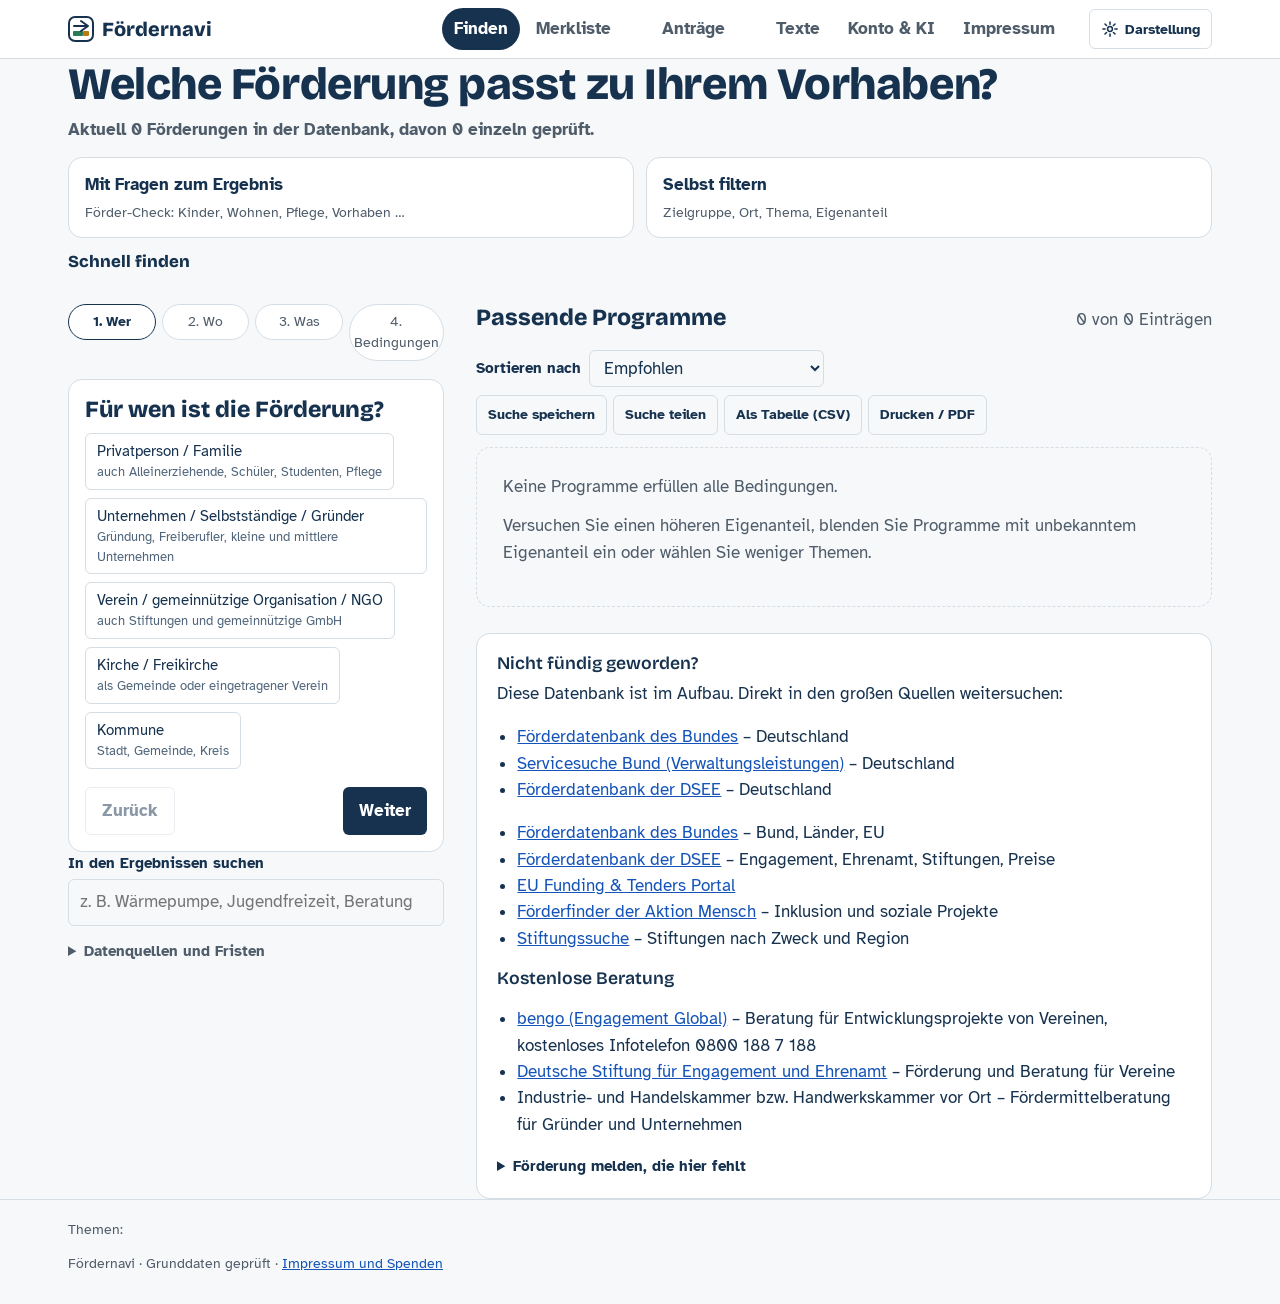
==== commit 572b43d5: "Add files via upload" ====
--- a/web/index.template.html
+++ b/web/index.template.html
@@ -246,6 +246,12 @@
  .toolbar,#startBox .chips,.aktiv{flex-wrap:nowrap;overflow-x:auto;padding-bottom:4px;scrollbar-width:thin}
  .toolbar .btn,#startBox .chip,.aktiv .pill{flex:0 0 auto;white-space:nowrap}
 }
+
+.sortbar{display:flex;flex-wrap:wrap;align-items:center;gap:8px;margin:0 0 8px}
+.sortbar label{font-weight:700;font-size:.92rem}
+.sortbar select{width:auto;min-width:190px;padding:6px 10px}
+#sortHinweis{margin:-2px 0 8px}
+@media print{.sortbar,#sortHinweis{display:none!important}}
 </style>
 </head>
 <body>
@@ -306,6 +312,8 @@
         <h2 id="resTitle" data-i18n="Passende Programme">Passende Programme</h2>
         <span class="sum" id="resSum"></span>
       </div>
+      <div class="sortbar"><label for="sortSel">Sortieren nach</label><select id="sortSel"></select><button type="button" class="btn small ghost" id="sortDir"></button></div>
+      <p class="note" id="sortHinweis" hidden></p>
       <div class="aktiv" id="aktiv" aria-label="Ihre Auswahl"></div>
       <div class="toolbar" id="toolbar">
         <button type="button" class="btn small ghost" id="tbSpeichern">Suche speichern</button>
@@ -524,7 +532,9 @@
 // Fehlende Listenfelder ergänzen, damit Filter nie an unvollständigen Einträgen abbrechen
 // Ältere Importe ordneten die FDB-Zielgruppe "Hochschule" (Einrichtung) fälschlich Studenten zu – hier korrigiert
 const zFix=p=>{let z=Array.isArray(p.z)?p.z:[];if(p.src==="fdb"&&z.includes("studierende"))z=z.map(x=>x==="studierende"?"hochschule":x);return z;};
-const fix=arr=>arr.map(p=>Object.assign(p,{z:zFix(p),th:Array.isArray(p.th)?p.th:[],c:p.c||(p.r==="EU"?"EU":"DE")}));
+// Ältere Importe lasen teils Sätze pro Einheit („1,46 Euro pro Kilometer“) als Höchstbetrag – unter 100 € gilt bei Importen als unbekannt
+const maxFix=p=>(p.src&&p.max!=null&&p.max<100)?null:p.max;
+const fix=arr=>arr.map(p=>Object.assign(p,{max:maxFix(p),z:zFix(p),th:Array.isArray(p.th)?p.th:[],c:p.c||(p.r==="EU"?"EU":"DE")}));
 let DATA=fix(SEED.slice());
 const SRC=[["basis","Geprüfte Grunddaten"],["fdb","Förderdatenbank des Bundes"],["eu_sedia","EU Funding & Tenders"],["dsee","DSEE"],["pvog","Verwaltungsleistungen (Bund, Land, Kommune)"],["kommunen","Städte und Kreise (automatisch gefunden)"],["oparl","Ratsinformationssysteme der Kommunen"],["frankreich","Frankreich: Aides-territoires"],["spanien","Spanien: BDNS"],["web","Websites (Kreise, Städte, Stiftungen)"],["meldung","Geprüfte Meldungen"]];
 const srcOf=p=>p.id.startsWith("meldung-")?"meldung":!p.src?"basis":["fdb","eu_sedia","dsee","pvog","kommunen","oparl","frankreich","spanien"].includes(p.src)?p.src:"web";
@@ -533,7 +543,7 @@
 const isoFrist=f=>/^\d{4}-\d{2}-\d{2}$/.test(f||"");
 const fmtFrist=f=>isoFrist(f)?new Date(f+"T00:00:00").toLocaleDateString("de-DE"):f;
 const norm=t=>(t||"").toLowerCase().replace(/[^a-zäöüß0-9]/g,"");
-const S={step:0,wer:null,liste:null,projekte:new Set(),staat:"DE",land:"",ort:"",themen:new Set(),art:"alle",ohneRueck:false,ea:"egal",unbekannt:true,kosten:"",nurKirche:false,q:""};
+const S={step:0,wer:null,sort:"empfohlen",dir:"ab",liste:null,projekte:new Set(),staat:"DE",land:"",ort:"",themen:new Set(),art:"alle",ohneRueck:false,ea:"egal",unbekannt:true,kosten:"",nurKirche:false,q:""};
 
 /* ---------- Speicher ---------- */
 const KEY="fordernavi:v1";
@@ -622,7 +632,7 @@
   return true;}
 function rank(p){let s=0;if(S.projekte&&S.projekte.size)s+=projScore(p,[...S.projekte])*15;if(p.rz==="nein")s+=30;if(p.ea===0)s+=20;else if(p.ea!=null)s+=10-p.ea/10;if(p.q!=null)s+=3;if(p.r===S.land)s+=8;if(p.ort&&S.ort)s+=12;if(isoFrist(p.frist)&&p.frist>=HEUTE)s+=2;if(p.r==="lokal")s-=4;if(p.quelle==="geprueft"||p.quelle==="import")s+=5;return -s;}
 let LIMIT=30,LETZTE=[];
-function update(more){if(S.mode==="fragen"){if(!more)LIMIT=30;renderCheckResults();return;}if(!more)LIMIT=30;const res=DATA.filter(match).sort((a,b)=>rank(a)-rank(b));
+function update(more){if(S.mode==="fragen"){if(!more)LIMIT=30;renderCheckResults();return;}if(!more)LIMIT=30;const res=DATA.filter(match);const fehlend=sortiere(res);sortHinweis(fehlend,res.length);
   $("#resSum").textContent=`${res.length} von ${DATA.length} Einträgen`;LETZTE=res;
   if(typeof renderStart==="function"&&!update.inStart){update.inStart=true;try{renderStart();}finally{update.inStart=false;}}
   renderAktiv();
@@ -1060,7 +1070,7 @@
   if(C.fuer==="privat"&&summe)box.append(el("p",{class:"notice"},T("Sicher bezifferbar pro Monat: ")+eur(summe)+" ("+teile.join(" + ")+")"+T(". Weitere Leistungen hängen von Einkommen und Einzelfall ab.")));
   r.slice(0,LIMIT).forEach(x=>{const c=card(x.p);c.prepend(el("p",{class:"tag "+(x.sicher?"ok":"warn"),style:"display:inline-block;margin:0 0 8px"},(x.sicher?T("voraussichtlich: "):T("prüfen: "))+x.grund));box.append(c);});
   if(r.length>LIMIT)box.append(el("button",{class:"btn ghost",onclick:()=>{LIMIT+=30;renderCheckResults();}},T("Weitere anzeigen")));}
-function setMode(m){S.mode=m;if($("#aktiv"))$("#aktiv").replaceChildren();$("#modeFragen").setAttribute("aria-pressed",m==="fragen");$("#modeFiltern").setAttribute("aria-pressed",m==="filtern");
+function setMode(m){S.mode=m;if($(".sortbar")){$(".sortbar").hidden=m==="fragen";$("#sortHinweis").hidden=true;}if($("#aktiv"))$("#aktiv").replaceChildren();$("#modeFragen").setAttribute("aria-pressed",m==="fragen");$("#modeFiltern").setAttribute("aria-pressed",m==="filtern");
   $("#steps").hidden=m==="fragen";document.querySelector("fieldset.srcfilter").hidden=m==="fragen";$(".search").hidden=m==="fragen";
   try{localStorage.setItem(KEY+":modus",m);}catch(e){}
   if(m==="fragen"){LIMIT=30;renderCheck();}else{$("#resTitle").textContent=T("Passende Programme");renderStep();update();}}
@@ -1204,6 +1214,8 @@
  "Sicher bezifferbar pro Monat: ":"Clearly quantifiable per month: ",". Weitere Leistungen hängen von Einkommen und Einzelfall ab.":". Other benefits depend on income and individual case."};
 Object.assign(EN,{"+ Kostenposition": "+ Cost item", "100 % gefördert": "100 % funded", "100 € je Stunde, max. 40 h/Woche": "€100 per hour, max. 40 h/week", "= Hinweis auf eine Förderart, die es örtlich oft gibt.": "= note on a type of funding that often exists locally.", "= Startdaten aus dem Wissen eines Sprachmodells, können veraltet oder falsch sein;": "= starter data from a language model’s knowledge, may be outdated or wrong;", "= automatisch aus offizieller Schnittstelle;": "= automatically from an official interface;", "= gegen offizielle Quelle abgeglichen;": "= checked against an official source;", "API-Schlüssel": "API key", "Abgelaufene Fristen ausblenden": "Hide expired deadlines", "Abgelehnt": "Rejected", "Abgeschlossen": "Completed", "Aktuelle Modellnamen stehen in der Dokumentation des Anbieters.": "Current model names are listed in the provider’s documentation.", "Alle": "All", "Alle Angaben ohne Gewähr. Maßgeblich sind allein die Förderrichtlinie und der Bescheid des Fördergebers. Fördernavi ist keine Rechts- oder Steuerberatung.": "All information without guarantee. Only the funding guideline and the funder’s decision are binding. Fördernavi is not legal or tax advice.", "Alle Daten exportieren": "Export all data", "Als Tabelle (CSV) speichern": "Save as table (CSV)", "Als Textdatei": "As text file", "Anbieter": "Provider", "Angebote oder Kostenvoranschläge": "Quotes or cost estimates", "Anschreiben": "Cover letter", "Ansprechperson": "Contact person", "Antrag angelegt": "Application created", "Antrag anlegen": "Create application", "Antrag eingereicht (Datum notieren)": "Application submitted (note the date)", "Antrag ohne Programm anlegen": "Create application without programme", "Antragsberechtigung geprüft": "Eligibility checked", "Antragsfrist": "Application deadline", "Antragsteller (Name, Verein, Gemeinde)": "Applicant (name, association, congregation)", "Antragsteller ist eine Kirche, Freikirche oder ein kirchlicher Verein – Abgrenzung religiöser Angebote in den Text aufnehmen": "Applicant is a church, free church or church association – include separation from religious activities in the text", "Antragstexte erstellen": "Create application texts", "Anträge verwalten": "Manage applications", "Art": "Type", "Art der Förderung": "Type of funding", "Aufrufe gehen direkt vom Browser zum Anbieter. Innerhalb von claude.ai sind solche Verbindungen gesperrt – dort „Claude (in claude.ai)“ wählen.": "Requests go directly from your browser to the provider. Inside claude.ai such connections are blocked – choose “Claude (in claude.ai)” there.", "Auftragsforschung pro Jahr (€)": "Contract research per year (€)", "Auftragsforschung × 70 %": "Contract research × 70 %", "Aus": "Off", "Aus Merkliste und Anträgen. Vorschlag = Förderquote × Gesamtkosten, begrenzt auf den Höchstbetrag; Betrag anpassbar.": "From saved list and applications. Suggestion = funding rate × total costs, capped at the maximum; amount editable.", "Ausgaben": "Expenses", "Ausgangslage – welches Problem oder welcher Bedarf besteht?": "Starting point – what problem or need exists?", "Ausgeglichen": "Balanced", "Ausgeschaltete Quellen werden beim nächsten Import nicht abgerufen. DSEE erst nach Freigabe durch die DSEE einschalten.": "Disabled sources are skipped in the next import. Only enable DSEE after permission from DSEE.", "Baden-Württemberg": "Baden-Württemberg", "Bauen & Sanieren": "Building & renovation", "Bayern": "Bavaria", "Beantragte Förderungen": "Requested funding", "Beantragter Betrag in €": "Requested amount in €", "Bearbeiten": "Edit", "Begegnungscafé für alle Bürger": "Community café for all", "Belgien": "Belgium", "Bemessungsgrundlage": "Assessment basis", "Beratung": "Consulting", "Beratung, Begleitung, Begegnung": "Advice, accompaniment, encounter", "Besonders gesucht: Förderungen von Kreisen, Städten, Gemeinden und örtlichen Stiftungen. Kommunen können ein Partnerkonto bekommen – Kontakt über das Impressum.": "Especially wanted: funding from districts, cities, municipalities and local foundations. Municipalities can get a partner account – contact via the imprint.", "Besuchsdienste, Nachmittage, Mehrgenerationenangebote": "Visiting services, afternoons, intergenerational activities", "Betrag in Euro": "Amount in euros", "Bewilligt": "Approved", "Bewilligungsbescheid abgelegt": "Grant decision filed", "Bezug von Grundsicherung": "Receiving basic income support", "Bibelkurs als Bildungsangebot": "Bible course as an educational offer", "Bildung & Weiterbildung": "Education & training", "Brandenburg": "Brandenburg", "Bremen": "Bremen", "Brief": "Letter", "Bruttolöhne inkl. Arbeitgeberanteil, anteilig für F&E-Zeit": "Gross wages incl. employer share, pro rata for R&D time", "Bulgarien": "Bulgaria", "Bund": "Federal", "Bundesland (Name)": "German state (name)", "Bundesland wählen": "Choose German state", "ChatGPT über eigenen API-Schlüssel": "ChatGPT with your own API key", "Checkliste": "Checklist", "Chor / Musikprojekte": "Choir / music projects", "Claude (in claude.ai, ohne Schlüssel)": "Claude (in claude.ai, no key)", "Claude über eigenen API-Schlüssel": "Claude with your own API key", "Dann rechnet jede Karte Förderbetrag und Eigenanteil in Euro aus.": "Each card then calculates the funding amount and own contribution in euros.", "Darlehen": "Loan", "Darlehen bis": "Loan up to", "Das Linkmuster findet man auf dem Server mit: python -m importer.run --probe-url <Startseite>": "Find the link pattern on the server with: python -m importer.run --probe-url <start page>", "Daten aus der Förderdatenbank des Bundes stehen unter CC BY 4.0. Quelle: Förderdatenbank des Bundes, Bundesministerium für Wirtschaft und Energie,": "Data from the Federal funding database is licensed CC BY 4.0. Source: Förderdatenbank des Bundes, Federal Ministry for Economic Affairs and Energy,", "Daten exportieren": "Export data", "Daten importieren": "Import data", "Datenquellen": "Data sources", "Datenquellen und Lizenzen": "Data sources and licences", "Datenschutz": "Privacy", "Datenstand:": "Data status:", "Demokratie": "Democracy", "Denkmal": "Heritage", "Deutschland": "Germany", "Die Antragstexte werden auf Deutsch erzeugt, weil deutsche Förderstellen Anträge auf Deutsch verlangen.": "Application texts are generated in German because German funding bodies require applications in German.", "Die Plattform funktioniert vollständig ohne KI. Wer möchte, kann Texte zusätzlich von einer KI überarbeiten lassen.": "The platform works fully without AI. If you like, an AI can additionally revise texts.", "Diese Datenbank ist im Aufbau. Direkt in den großen Quellen weitersuchen:": "This database is under construction. Continue searching directly in the major sources:", "Diese Vorschau speichert Merkliste und Anträge im Browser. Nutzerkonten mit Synchronisierung über alle Geräte gibt es, sobald die Plattform auf dem eigenen Server läuft (siehe Projektpaket).": "This preview stores the saved list and applications in your browser. User accounts with sync across devices are available once the platform runs on its own server (see project package).", "Digitale Vereinsarbeit": "Digital association work", "Digitalisierung": "Digitalisation", "Direkt im Feld bearbeitbar.": "Editable directly in the field.", "Dänemark": "Denmark", "E-Mail": "Email", "E-Mail des Kontos": "Account email", "E-Mail: [kontakt@example.org]": "Email: [kontakt@example.org]", "EU, Nationale Agenturen in Deutschland": "EU, national agencies in Germany", "EU-weit": "EU-wide", "Ebene": "Level", "Egal": "Any", "Ehrenamt": "Volunteering", "Ehrenamtliche Stunden": "Volunteer hours", "Ehrenamtsausbildung": "Volunteer training", "Eigenanteil": "Own contribution", "Eigenanteil gesichert": "Own contribution secured", "Eigenanteil in % (falls bekannt)": "Own contribution in % (if known)", "Eigenanteil in €": "Own contribution in €", "Eigenanteil prüfen": "Check own contribution", "Eigenanteil – wie viel können Sie selbst tragen?": "Own contribution – how much can you cover yourself?", "Eigene F&E-Stunden als Einzelunternehmer/Gesellschafter pro Jahr": "Own R&D hours as sole trader/partner per year", "Eigene Mittel": "Own funds", "Eigenmittel (Kasse) €": "Own funds (cash) €", "Eigenmittel, Spenden, Eigenleistung – je nach Programm zulässig.": "Own funds, donations, own work – allowed depending on the programme.", "Eingereicht": "Submitted", "Eintrag korrigieren oder als geprüft markieren": "Correct entry or mark as checked", "Eintrag suchen": "Search entry", "Eintragen": "Add", "Elternkurse, Beratung, Treffpunkt": "Parenting courses, advice, meeting place", "Energie & Heizung": "Energy & heating", "Estland": "Estonia", "Externe Unternehmensberatung gewünscht": "External business consulting wanted", "F&E-Personalkosten pro Jahr (€)": "R&D staff costs per year (€)", "Familie & Kinder": "Family & children", "Familie / Alleinerziehende": "Family / single parents", "Familienzentrum": "Family centre", "Ferienfreizeiten, Tagesprogramme": "Holiday camps, day programmes", "Ferienprogramme für Kinder": "Holiday programmes for children", "Finanzierung, Kredite, Bürgschaften": "Financing, loans, guarantees", "Finnland": "Finland", "Flüchtlingshilfe / Integrationszentrum": "Refugee aid / integration centre", "Forschung & Innovation": "Research & innovation", "Forschungszulage – unverbindliche Schätzung": "Research allowance – non-binding estimate", "Frankreich": "France", "Frauen-/Mütterangebote": "Women’s / mothers’ activities", "Frist": "Deadline", "Frist Verwendungsnachweis": "Deadline for proof of use", "Frist für Verwendungsnachweis notiert": "Deadline for proof of use noted", "Fristen aller gemerkten Programme und Anträge in den Kalender (.ics)": "Deadlines of all saved programmes and applications to calendar (.ics)", "Fristen in Kalender": "Deadlines to calendar", "Förder-Check: Kinder, Wohnen, Pflege, Vorhaben …": "Funding check: children, housing, care, plans …", "Förderdatenbank der DSEE": "DSEE funding database", "Förderdatenbank des Bundes": "Federal funding database", "Fördergeber": "Funder", "Fördernavi ist kostenlos und werbefrei. Spenden helfen, die Daten aktuell zu halten.": "Fördernavi is free and ad-free. Donations help keep the data up to date.", "Förderprogramm": "Funding programme", "Förderquote in % (falls bekannt)": "Funding rate in % (if known)", "Förderquote unbekannt": "Funding rate unknown", "Förderrichtlinie vollständig gelesen": "Funding guideline fully read", "Förderung bis": "Funding up to", "Förderung melden": "Report funding", "Förderung melden, die hier fehlt": "Report funding that is missing here", "Förderungen": "Funding", "Füllen Sie die Felder aus. Das Werkzeug erzeugt eine Projektbeschreibung, ein Anschreiben und eine Kontaktanfrage an die Förderstelle. Alles funktioniert ohne KI; die KI-Überarbeitung ist optional.": "Fill in the fields. The tool creates a project description, a cover letter and a contact request to the funding body. Everything works without AI; AI revision is optional.", "Füllt leere Felder mit einem Beispiel, das Sie anpassen.": "Fills empty fields with an example you adapt.", "Für wen ist die Förderung?": "Who is the funding for?", "Gebäude steht unter Denkmalschutz": "Building is a listed monument", "Gemeindegebäude als Begegnungsstätte": "Community building as meeting place", "Gemeinkostenpauschale": "Overhead flat rate", "Gemeinschaftsgarten, Umweltbildung, Energiesparen": "Community garden, environmental education, saving energy", "Geprüfte Grunddaten": "Checked core data", "Gesamtkosten": "Total costs", "Gesamtkosten in €": "Total costs in €", "Gesprächsgruppen, Beratung": "Discussion groups, advice", "Gesundheit & Pflege": "Health & care", "Grenzt örtliche Programme ein; EU- und landesweite Programme bleiben sichtbar.": "Narrows local programmes; EU-wide and nationwide programmes remain visible.", "Griechenland": "Greece", "Gründer": "Founder", "Gründung": "Start-up", "Gründung aus Hochschule oder Forschungseinrichtung": "Spin-off from university or research institute", "Gründung geplant oder Unternehmen jünger als 5 Jahre": "Start-up planned or company younger than 5 years", "Haftung": "Liability", "Hamburg": "Hamburg", "Hauptmenü": "Main menu", "Hausaufgabenhilfe": "Homework help", "Hessen": "Hesse", "Hinweis: Verkündigung wird öffentlich meist nicht gefördert – nur als offenes Bildungsangebot (z. B. Erwachsenenbildung) oder über kirchliche Fonds.": "Note: preaching is usually not publicly funded – only as an open educational offer (e.g. adult education) or via church funds.", "Hinzufügen": "Add", "Höchstbetrag": "Maximum", "Höchstbetrag begrenzt die Förderung": "Maximum limits the funding", "Höchstbetrag in €": "Maximum in €", "Idee": "Idea", "Import jetzt starten": "Start import now", "Impressum und Spenden": "Imprint and donations", "In Vorbereitung": "In preparation", "In den Ergebnissen suchen": "Search the results", "Inklusion": "Inclusion", "Instrumentalunterricht, Ensembles, Konzerte": "Instrument lessons, ensembles, concerts", "Irland": "Ireland", "Italien": "Italy", "Jeder Antrag hat Status, Fristen, Checkliste und ein Kontaktprotokoll. Fristen lassen sich in den Kalender übernehmen.": "Each application has a status, deadlines, checklist and contact log. Deadlines can be added to your calendar.", "Jugendarbeit": "Youth work", "Jugendaustausch, Partnerschaften": "Youth exchange, partnerships", "Jugendleiterkarte, Erste Hilfe, Kinderschutz": "Youth leader card, first aid, child protection", "Jugendzentrum / Jugendgruppe": "Youth centre / youth group", "KI ist ausgeschaltet.": "AI is switched off.", "KI-Unterstützung (optional)": "AI support (optional)", "KI-Wissen, ungeprüft": "AI knowledge, unchecked", "Kein Eigenanteil": "No own contribution", "Keine personenbezogenen Daten Dritter eingeben. Texte, die an eine KI gehen, verarbeitet der jeweilige Anbieter.": "Do not enter personal data of third parties. Texts sent to an AI are processed by the respective provider.", "Kennzeichnung jedes Eintrags:": "Labelling of each entry:", "Kinder- und Jugendmusikschule": "Children’s and youth music school", "Kinderchor, Instrumentalunterricht, Gospelchor, öffentliche Konzerte": "Children’s choir, instrument lessons, gospel choir, public concerts", "Kirche / Freikirche": "Church / free church", "Kleines oder mittleres Unternehmen (unter 250 Beschäftigte und max. 50 Mio. € Umsatz oder 43 Mio. € Bilanzsumme)": "Small or medium-sized enterprise (under 250 employees and max. €50 m turnover or €43 m balance sheet)", "Kleines/mittleres Unternehmen": "Small/medium-sized enterprise", "Kommune": "Municipality", "Kommune (Partner)": "Municipality (partner)", "Kontakt zur Förderstelle aufgenommen": "Contacted the funding body", "Kontaktanfrage an die Förderstelle": "Contact request to the funding body", "Kontaktprotokoll": "Contact log", "Konto": "Account", "Konto und KI": "Account and AI", "Kontoinhaber: [Name]": "Account holder: [name]", "Konzerte, Feste, Medienarbeit": "Concerts, festivals, media work", "Kopieren": "Copy", "Kosten- und Finanzierungsplan": "Cost and financing plan", "Kosten- und Finanzierungsplan erstellt": "Cost and financing plan prepared", "Kostenposition": "Cost item", "Kostenposition, z. B. Honorar Musikpädagogin": "Cost item, e.g. fee for music teacher", "Kreis oder Stadt": "District or city", "Kreis/Stadt": "District/city", "Kroatien": "Croatia", "Kultur & Heimat": "Culture & heritage", "Kurzbeschreibung": "Short description", "Kurzname (a–z, 0–9, -)": "Short name (a–z, 0–9, -)", "Land": "State", "Lebensunterhalt": "Living costs", "Lernbegleitung, Lesepaten": "Learning support, reading mentors", "Lettland": "Latvia", "Link zur offiziellen Seite *": "Link to official page *", "Linkmuster der Detailseiten (Regex)": "Link pattern of detail pages (regex)", "Litauen": "Lithuania", "Lotterie": "Lottery", "Luxemburg": "Luxembourg", "Ländlicher Raum": "Rural areas", "Löschen": "Delete", "Malta": "Malta", "Maßnahmen – was genau wird getan?": "Activities – what exactly will be done?", "Mecklenburg-Vorpommern": "Mecklenburg-Western Pomerania", "Mehrfachauswahl möglich. Ohne Auswahl werden alle Themen gezeigt.": "Multiple selection possible. Without a selection all topics are shown.", "Meldungen prüfen": "Review reports", "Meldungen werden vor der Veröffentlichung von der Redaktion geprüft.": "Reports are checked by the editors before publication.", "Merken": "Save", "Mit KI überarbeiten": "Revise with AI", "Mitarbeiterschulungen": "Staff training", "Modellname": "Model name", "Mustervorlage (optional)": "Template (optional)", "Männerarbeit / Lebensberatung": "Men’s work / life counselling", "Müttertreff, Kurse, Beratung": "Mothers’ group, courses, advice", "Nach Projektart filtern (optional, besonders für Vereine, Kirchen und NGOs)": "Filter by project type (optional, especially for associations and churches)", "Nachweis der Gemeinnützigkeit (falls Verein/Kirche)": "Proof of non-profit status (if association/church)", "Name des Programms *": "Programme name *", "Nicht fündig geworden?": "Nothing found?", "Nicht vor Bewilligung mit dem Projekt beginnen (vorzeitiger Maßnahmebeginn)": "Do not start the project before approval (premature start)", "Niederlande": "Netherlands", "Niedersachsen": "Lower Saxony", "Noch keine Anträge. Legen Sie bei einem Programm „Antrag anlegen“ an.": "No applications yet. Use “Create application” on a programme.", "Noch nichts gemerkt. Unter „Finden“ bei einem Programm auf „Merken“ tippen.": "Nothing saved yet. Under “Find”, tap “Save” on a programme.", "Nordrhein-Westfalen": "North Rhine-Westphalia", "Notizen": "Notes", "Nur Darlehen": "Loans only", "Nur eine Rechenhilfe nach den Regeln ab 2026. Ob Ihre Arbeit als Forschung und Entwicklung gilt (neuartig, ungewiss, planmäßig), entscheidet die Bescheinigungsstelle Forschungszulage. Keine Steuerberatung.": "Only a calculation aid based on the rules from 2026. Whether your work counts as research and development (novel, uncertain, planned) is decided by the certification body BSFZ. Not tax advice.", "Nur ohne Rückzahlung": "Non-repayable only", "Nutzer": "User", "Ob Eigenleistung anerkannt wird, regelt die jeweilige Richtlinie.": "Whether own work is recognised depends on the guideline.", "Offizielle Seite": "Official page", "Ort": "Town", "Ort (bei Kommune)": "Town (for municipality)", "Pauschale": "Lump sum", "PayPal – in Vorbereitung": "PayPal – in preparation", "Personalkosten": "Staff costs", "Platzhalter": "Placeholder", "Platzhalter – vor Veröffentlichung nach § 5 DDG und § 18 MStV vollständig ausfüllen.": "Placeholder – complete fully before publication (§ 5 DDG, § 18 MStV).", "Polen": "Poland", "Portugal": "Portugal", "Position entfernen": "Remove item", "Preis / Wettbewerb": "Prize / competition", "Privatperson": "Private person", "Programme mit unbekanntem Eigenanteil trotzdem zeigen (als „prüfen“ markiert)": "Show programmes with unknown own contribution anyway (marked “check”)", "Projektauswahl zurücksetzen": "Reset project selection", "Projektbeschreibung": "Project description", "Projektkosten in € (optional)": "Project costs in € (optional)", "Projekttitel": "Project title", "Quote und Eigenanteil unbekannt – Richtlinie prüfen": "Rate and own contribution unknown – check guideline", "Rechnet Gesamtkosten, Eigenanteil und Förderquote aus und warnt bei Überschreitung bekannter Grenzen.": "Calculates total costs, own contribution and funding rate and warns when known limits are exceeded.", "Region oder Ort (optional)": "Region or town (optional)", "Rheinland-Pfalz": "Rhineland-Palatinate", "Rolle": "Role", "Rolle speichern": "Save role", "Rollen vergeben": "Assign roles", "Rumänien": "Romania", "Rückzahlung": "Repayable", "Saarland": "Saarland", "Sachsen": "Saxony", "Sachsen-Anhalt": "Saxony-Anhalt", "Satzung / Registerauszug": "Statutes / register extract", "Schleswig-Holstein": "Schleswig-Holstein", "Schulungen, Gewinnung und Bindung von Freiwilligen": "Training, recruiting and retaining volunteers", "Schweden": "Sweden", "Schüler / Studenten": "Pupil / student", "Selbstständig": "Self-employed", "Seniorenarbeit": "Work with seniors", "Servicesuche Bund (Verwaltungsleistungen)": "Federal service search (public services)", "Slowakei": "Slovakia", "Slowenien": "Slovenia", "Sonstiges": "Other", "Soziales": "Social", "Sozialleistung": "Social benefit", "Spanien": "Spain", "Spenden €": "Donations €", "Spendenquittungen sind nur möglich, wenn der Betreiber als gemeinnützig anerkannt ist.": "Donation receipts are only possible if the operator is recognised as non-profit.", "Sport": "Sport", "Sprachcafé für Migranten": "Language café for migrants", "Sprache umschalten / switch language": "Switch language / Sprache umschalten", "Staat": "Country", "Stadt, Gemeinde oder PLZ (optional)": "City, municipality or postcode (optional)", "Startseite der Förderübersicht": "Start page of the funding overview", "Status": "Status", "Steuern sparen": "Saving tax", "Steuervorteil": "Tax benefit", "Stiftung": "Foundation", "Stipendium": "Scholarship", "Stundensatz Eigenleistung €": "Hourly rate own work €", "Suchweg wählen": "Choose search method", "Summen in die Texte übernehmen": "Transfer totals to texts", "Teilnehmerbeiträge €": "Participant fees €", "Telefon": "Phone", "Telefon: [optional]": "Phone: [optional]", "Termin": "Meeting", "Text vorbereiten": "Prepare text", "Texte erstellen": "Create texts", "Texte erzeugen": "Generate texts", "Thüringen": "Thuringia", "Titel": "Title", "Titel eingeben": "Enter title", "Tschechien": "Czechia", "Umbau, Sanierung, Barrierefreiheit, Energie": "Conversion, renovation, accessibility, energy", "Umwelt & Natur": "Environment & nature", "Umweltprojekt Gemeinde": "Community environmental project", "Ungarn": "Hungary", "Unternehmen / Gründung / Forschung": "Company / start-up / research", "Unterstützen": "Support", "Verantwortlich für den Inhalt: [Name, Anschrift]": "Responsible for content: [name, address]", "Verein / gemeinnützige Organisation / NGO": "Association / non-profit organisation / NGO", "Vereinssoftware, Technik, Online-Angebote": "Association software, equipment, online services", "Verwaltungsleistungen für diesen Ort live abrufen": "Fetch public services for this town live", "Verwendungsnachweis": "Proof of use", "Verwendungsnachweis vorbereiten": "Prepare proof of use", "Verwendungszweck: Spende Fördernavi": "Reference: donation Fördernavi", "Von Merkliste entfernen": "Remove from saved list", "Vorhaben beginnt nach dem 31.12.2025 (dann +20 % Gemeinkostenpauschale)": "Project starts after 31.12.2025 (then +20 % overhead flat rate)", "Was soll gefördert werden?": "What should be funded?", "Was wurde besprochen?": "What was discussed?", "Website anlegen": "Create website entry", "Website hinzufügen (Kreis, Stadt, Stiftung)": "Add website (district, city, foundation)", "Weitere Anbieter – in Vorbereitung": "Other providers – in preparation", "Welche Bedingungen?": "Which conditions?", "Wir entwickeln technisch Neues (Produkt, Verfahren, Software), dessen Gelingen zu Beginn ungewiss ist": "We develop something technically new (product, process, software) whose success is uncertain at the start", "Wird nur für diese Browsersitzung gespeichert und direkt an den Anbieter gesendet, nie an unseren Server.": "Stored only for this browser session and sent directly to the provider, never to our server.", "Wo findet das Vorhaben statt?": "Where does the project take place?", "Wohnen & Eigentum": "Housing & home ownership", "Zeigt Programme, die zu mindestens einem gewählten Projekt passen. Die kleinen Zeilen nennen typische Bausteine.": "Shows programmes matching at least one selected project. The small lines name typical components.", "Zeitraum": "Period", "Ziel – was soll am Ende anders sein?": "Goal – what should be different at the end?", "Zielgruppe und Anzahl erreichter Personen": "Target group and number of people reached", "Zielgruppe, Ort, Thema, Eigenanteil": "Target group, place, topic, own contribution", "Zielgruppen: Familien, Senioren, Migranten, Alleinstehende": "Target groups: families, seniors, migrants, single people", "Zuschuss": "Grant", "Zuschuss + Darlehen": "Grant + loan", "Zuschuss, Pauschale, Stipendium": "Grant, lump sum, scholarship", "Zypern": "Cyprus", "[Name / Organisation]": "[Name / organisation]", "[PLZ Ort]": "[Postcode town]", "[Platzhalter für die Datenschutzerklärung.] Ohne Konto bleiben Merkliste und Anträge nur in diesem Browser gespeichert.": "[Placeholder for the privacy policy.] Without an account, the saved list and applications stay only in this browser.", "[Straße Hausnummer]": "[Street number]", "bis 10 %": "up to 10 %", "bis 20 %": "up to 20 %", "bis 30 %": "up to 30 %", "bis 50 %": "up to 50 %", "bis 80 %": "up to 80 %", "bundesweit": "nationwide", "geprüft": "checked", "keine Rückzahlung": "non-repayable", "ohne Eigenanteil": "no own contribution", "teilweise Rückzahlung": "partly repayable", "teilweise geprüft": "partly checked", "z. B. 31.03.2027 oder laufend": "e.g. 31.03.2027 or ongoing", "z. B. Wärmepumpe, Jugendfreizeit, Beratung": "e.g. heat pump, youth camp, consulting", "zählt zu 70 %": "counts at 70 %", "· Belege:": "· Evidence:", "· Link zur Startseite des Fördergebers, nicht aufgerufen": "· Link to the funder’s homepage, not opened", "Öffentlichkeitsarbeit / Kulturveranstaltung": "Public relations / cultural event", "Österreich": "Austria", "Übersicht": "Overview", "Überweisung:": "Bank transfer:", "örtlich": "local", "– Bund, Länder, EU": "– federal, states, EU", "– Deutschland": "– Germany", "– Engagement, Ehrenamt, Stiftungen, Preise": "– civic engagement, volunteering, foundations, prizes", "– Spanien": "– Spain", "– frei, ohne Programm –": "– free, without programme –", "– ohne Vorlage –": "– no template –", "„Kommune“ ist ein Partnerkonto einer Verwaltung; deren Meldungen werden markiert und vorrangig geprüft.": "“Municipality” is a partner account of an administration; its reports are flagged and checked first.", "Ab Pflegegrad 1, 131 € im Monat.": "From care level 1, €131 per month.", "Alleinerziehend: wenn der andere Elternteil zu wenig Unterhalt zahlt.": "Single parent: if the other parent pays too little maintenance.", "Alternative zur KfW/BAFA-Förderung.": "Alternative to KfW/BAFA funding.", "Angemeldet": "Signed in", "Arbeitskosten von Handwerkern – nicht für bereits geförderte Maßnahmen.": "Labour costs of tradespeople – not for measures already funded.", "Aufwandsentschädigung im Ehrenamt steuerfrei bis 3.300 € / 960 €.": "Volunteer allowance tax-free up to €3,300 / €960.", "Barrieren abbauen, unabhängig vom Alter.": "Remove barriers, regardless of age.", "Bau oder Kauf selbstgenutzten Wohneigentums.": "Building or buying an owner-occupied home.", "Bausparen: 10 % Prämie bis 70 € (Paare 140 €) im Jahr, Einkommensgrenze beachten.": "Building savings: 10 % bonus up to €70 (couples €140) per year, note the income limit.", "Bei Arbeitslosigkeit oder Grundsicherung.": "If unemployed or receiving basic income support.", "Bei Grundsicherung, Kinderzuschlag oder Wohngeld.": "With basic income support, child supplement or housing benefit.", "Bei Komplettsanierung zum Effizienzhaus.": "For full renovation to an efficiency house.", "Bei kleinem Einkommen zusätzlich bis 297 € je Kind.": "With low income, additionally up to €297 per child.", "Bestandene Meisterprüfung in Bayern.": "Passed master craftsman exam in Bavaria.", "Bitte Namen und einen Link (https://…) zur offiziellen Seite angeben.": "Please give a name and a link (https://…) to the official page.", "Bitte zuerst Stadt, Gemeinde oder PLZ eingeben.": "Please enter a city, municipality or postcode first.", "Danke! Die Redaktion prüft die Meldung.": "Thank you! The editors will check the report.", "Datei nicht lesbar": "File not readable", "Daten importiert": "Data imported", "Denkmalgeschütztes Gebäude: erhöhte Abschreibung.": "Listed building: increased depreciation.", "Download abgebrochen": "Download cancelled", "Eigentum + Dämmung/Fenster.": "Owner + insulation/windows.", "Eigentum + Heizungstausch.": "Owner + heating replacement.", "Erst eine Frist eintragen": "Enter a deadline first", "Erster Erwerb in Hessen: bis 10.000 € je Käufer + 5.000 € je Kind.": "First purchase in Hesse: up to €10,000 per buyer + €5,000 per child.", "Familie + Kauf eines sanierungsbedürftigen Altbaus.": "Family + purchase of an old building needing renovation.", "Familie + Neubau/Ersterwerb Neubau; Einkommensgrenze beachten.": "Family + new build/first purchase of new build; note the income limit.", "Finanziert den Eigenanteil zu einem Zuschuss.": "Finances the own contribution to a grant.", "Frage das Verwaltungsportal ab …": "Querying the public services portal …", "Für „geprüft“ bitte den Beleg-Link angeben": "For “checked” please give the evidence link", "Gespeichert": "Saved", "Gespeichert.": "Saved.", "Gespeichert. In dieser Version bleiben Meldungen im Browser; auf dem eigenen Server gehen sie an die Redaktion.": "Saved. In this version reports stay in the browser; on your own server they go to the editors.", "Gründung aus Hochschule oder Forschungseinrichtung.": "Spin-off from university or research institute.", "Gründung aus dem ALG-I-Bezug.": "Start-up while receiving unemployment benefit I.", "Gründung aus der Grundsicherung.": "Start-up while receiving basic income support.", "Haushaltshilfe, Pflege- oder Betreuungsdienste im Haushalt.": "Household help, care or support services at home.", "Ihr E-Mail-Programm öffnet sich mit der Meldung. Bitte absenden.": "Your email program opens with the report. Please send it.", "Import gestartet. Das kann einige Minuten dauern.": "Import started. This may take a few minutes.", "In die Texte übernommen": "Transferred to texts", "Innovative Gründung aus der Hochschule.": "Innovative spin-off from university.", "Keine Fristen mit Datum in Merkliste oder Anträgen": "No dated deadlines in saved list or applications", "Kind unter 1 Jahr oder Geburt geplant.": "Child under 1 or birth planned.", "Kita, Hort, Tagesmutter: 80 % der Kosten absetzbar.": "Day care, after-school care, childminder: 80 % of costs deductible.", "Kleines Einkommen, keine Grundsicherung – Wohngeld prüfen.": "Low income, no basic income support – check housing benefit.", "Konto gelöscht": "Account deleted", "Kopieren nicht möglich – bitte markieren und kopieren": "Copying not possible – please select and copy", "Kopiert": "Copied", "Landesdarlehen für Wohneigentum in Hessen.": "State loan for home ownership in Hesse.", "Meister-, Techniker- oder vergleichbare Fortbildung.": "Master craftsman, technician or comparable training.", "Mittelständisches Unternehmen mit F&E-Projekt – Zuschuss (Alternative oder Ergänzung für andere Kosten).": "SME with R&D project – grant (alternative or supplement for other costs).", "Nur bei klimafreundlichem Neubau.": "Only for climate-friendly new builds.", "Nur für bahnbrechende Innovationen mit Wachstumsplan – sehr wettbewerbsintensiv.": "Only for breakthrough innovations with a growth plan – very competitive.", "Passwort geändert": "Password changed", "Riester-Zulagen für selbstgenutztes Wohneigentum.": "Riester allowances for owner-occupied homes.", "Sachbericht und Belegliste als Vorlagen gespeichert": "Narrative report and receipt list saved as templates", "Schule oder Studium.": "School or university.", "Sie entwickeln technisch Neues mit ungewissem Ausgang – Rechtsanspruch, rückwirkend bis zu 4 Jahre.": "You develop something technically new with an uncertain outcome – legal entitlement, retroactive up to 4 years.", "Solaranlage/Speicher: Kredit bis 100 %.": "Solar system/storage: loan up to 100 %.", "Startkapital als Kredit.": "Start-up capital as a loan.", "Steuerklasse II / Entlastungsbetrag.": "Tax class II / relief amount.", "Studium, leistungsabhängig.": "University, merit-based.", "Vor größeren Sanierungen sinnvoll (iSFP-Bonus).": "Useful before major renovations (iSFP bonus).", "Vorlage eingefügt – bitte an Ihr Projekt anpassen": "Template inserted – please adapt to your project", "Wenn die Pflegeperson ausfällt oder Kurzzeitpflege nötig ist.": "If the carer is unavailable or short-term care is needed.", "Wird überarbeitet …": "Revising …", "Zuschuss zu Unternehmensberatung.": "Grant for business consulting.", "Zuschuss zur Gründungs- und Unternehmensberatung.": "Grant for start-up and business consulting.", "Überarbeitet. Bitte Inhalt prüfen – die KI kann Fehler machen.": "Revised. Please check the content – the AI can make mistakes.", "Vereine / Kirchen": "Associations / churches", "Ihre Landesförderbank: zinsgünstige Kredite, oft kombinierbar mit KfW.": "Your state development bank: low-interest loans, often combinable with KfW.", "Wenn Sicherheiten für einen Kredit fehlen.": "If collateral for a loan is missing.", "Hessisches Förderdarlehen für Gründung und Wachstum.": "Hessian development loan for start-up and growth.", "Städte und Kreise (automatisch gefunden)": "Cities and districts (found automatically)", "EU Funding & Tenders": "EU Funding & Tenders", "Verwaltungsleistungen (Bund, Land, Kommune)": "Public services (federal, state, municipal)", "Ratsinformationssysteme der Kommunen": "Municipal council information systems", "Frankreich: Aides-territoires": "France: Aides-territoires", "Spanien: BDNS": "Spain: BDNS", "Websites (Kreise, Städte, Stiftungen)": "Websites (districts, cities, foundations)", "Geprüfte Meldungen": "Checked reports", "Verwaltung": "Administration", "National": "National", "Kreis/Stadt ": "District/city", "Steuern sparen ": "Saving tax", "Gebäude bauen oder sanieren": "Build or renovate buildings", "Import aus offizieller Schnittstelle": "Imported from official interface", "automatisch von Website gelesen, ungeprüft": "read automatically from website, unchecked", "Nutzermeldung, ungeprüft": "user report, unchecked", "Bürgschaft": "Guarantee", "Beteiligung": "Equity", "Ergebnisse ansehen": "Show results", "Gezeigt werden Programme für Kirchen und – weil eine Freikirche meist ein eingetragener gemeinnütziger Verein ist – alle Programme für Vereine. Einschätzung: Religiöse Verkündigung wird in der Regel nicht gefördert; soziale, kulturelle, Bildungs- und Jugendprojekte oft schon. Programme mit bekanntem Ausschluss von Kirchen werden ausgeblendet.": "Shown are programmes for churches and – since a free church is usually a registered non-profit association – all programmes for associations. Assessment: religious preaching is usually not funded; social, cultural, educational and youth projects often are. Programmes known to exclude churches are hidden.", "Kombinieren: ": "Combining: ", "Gründung, Freiberufler und KMU": "Start-up, freelancers and SMEs", "Fristen aller gemerkten Programme": "Deadlines of all saved programmes", "Eigenleistung": "Own work", "Datenstand": "Data status", "Eigenanteil ": "Own contribution ", "Förderung bis ": "Funding up to "});
 Object.assign(EN,{"Kostenlos. Ein Konto synchronisiert Merkliste und Anträge über alle Geräte.": "Free. An account syncs your saved list and applications across all devices.", "Passwort (mind. 10 Zeichen)": "Password (min. 10 characters)", "Anmelden": "Sign in", "Konto erstellen": "Create account", "Passwort vergessen?": "Forgot password?", "Link zum Zurücksetzen senden": "Send reset link", "Abmelden": "Sign out", "Konto löschen": "Delete account", "Neues Passwort festlegen": "Set new password", "Neues Passwort (mind. 10 Zeichen)": "New password (min. 10 characters)", "Passwort speichern": "Save password", "Falls ein Konto existiert, wurde eine E-Mail verschickt.": "If an account exists, an email has been sent.", "Prüfen und freigeben": "Review and approve", "Geprüft – freigeben": "Checked – approve", "Ablehnen": "Reject", "Quelle öffnen und prüfen": "Open and check source", "Nur freigeben, wenn die Angaben an der offiziellen Quelle geprüft sind. Der Link wird als Beleg gespeichert.": "Only approve if the details have been checked against the official source. The link is saved as evidence.", "Speichern und als geprüft markieren": "Save and mark as checked", "Nur speichern": "Save only", "Eintrag ausblenden (z. B. Programm beendet)": "Hide entry (e.g. programme ended)", "Für Kirchen möglich": "Possible for churches", "Beleg-Link (für geprüft)": "Evidence link (for checked)", "Keine Meldungen.": "No reports.", "Noch kein Import gelaufen.": "No import has run yet.", "Region": "Region", "Orte (Komma)": "Towns (comma-separated)", "Themen (z. B. sport, kultur, jugend)": "Topics (e.g. sport, kultur, jugend)", "Beschreibung": "Description", "Notiz": "Note", "Link": "Link", "Förderquote %": "Funding rate %", "Eigenanteil %": "Own contribution %", "Höchstbetrag €": "Maximum €", "Frist (JJJJ-MM-TT oder Text)": "Deadline (YYYY-MM-DD or text)", "Titel ": "Title", "Überfinanzierung: Fördermittel würden gekürzt – Förderbeträge oder Eigenmittel anpassen.": "Over-financing: funding would be reduced – adjust funding amounts or own funds.", "Deckungslücke: Weitere Mittel nötig, sonst ist der Finanzierungsplan nicht ausgeglichen.": "Funding gap: more funds needed, otherwise the financing plan is not balanced.", "Mehrere Förderungen: Doppelförderung derselben Kosten ist meist unzulässig – Kombinationshinweise der Programme beachten und alle Förderer im Antrag angeben.": "Several funding sources: double funding of the same costs is usually not allowed – observe the programmes’ combination notes and name all funders in the application.", "Deckungslücke": "Funding gap", "Überfinanzierung": "Over-financing", "Erst Programme merken oder Anträge anlegen.": "Save programmes or create applications first.", "Summen in die Texte übernehmen ": "Transfer totals to texts", "Live-Abfrage nicht möglich (": "Live query not possible (", ") – ": ") – ", "direkt in der Servicesuche Bund suchen": "search directly in the federal service search", "Gespeichert in diesem Browser. Mit einem Konto auch auf anderen Geräten.": "Saved in this browser. With an account also on other devices.", "Mit Ihrem Konto synchronisiert.": "Synced with your account.", "Speichern im Browser ist hier nicht möglich – Daten gehen beim Schließen verloren. Bitte exportieren.": "Saving in the browser is not possible here – data is lost when closing. Please export.", "Bereit. Beim ersten Aufruf fragt claude.ai nach Ihrer Zustimmung; die Nutzung zählt zu Ihrem Claude-Kontingent.": "Ready. On first use claude.ai asks for your consent; usage counts towards your Claude quota.", "Nur verfügbar, wenn die Seite in claude.ai geöffnet ist.": "Only available when the page is opened in claude.ai.", "Zugriff auf Claude wurde nicht erlaubt.": "Access to Claude was not allowed.", "Zu viele Anfragen – bitte später erneut.": "Too many requests – please try again later.", "Keine Programme erfüllen alle Bedingungen.": "No programmes meet all conditions.", "Versuchen Sie einen höheren Eigenanteil, blenden Sie Programme mit unbekanntem Eigenanteil ein oder wählen Sie weniger Themen.": "Try a higher own contribution, show programmes with unknown own contribution or choose fewer topics.", "Gemerkt": "Saved", "Von der Merkliste entfernt": "Removed from saved list", "Antrag löschen?": "Delete application?", "Konto und alle gespeicherten Daten endgültig löschen?": "Permanently delete account and all stored data?", "Bitte mindestens den Namen angeben": "Please enter at least the name", "Website angelegt (ausgeschaltet). Nach Prüfung einschalten.": "Website created (disabled). Enable after checking.", "Import läuft …": "Import running …"});
+Object.assign(EN,{"Sortieren nach":"Sort by","Empfohlen":"Recommended","Ablaufdatum":"Deadline","Förderhöhe":"Funding amount","Passung zu Ihrer Auswahl":"Match with your selection","Förderquote":"Funding rate","Ihr Förderbetrag in €":"Your funding amount in €","Neu hinzugefügt":"Newly added","Nähe":"Proximity","Geprüfte zuerst":"Checked first","Alphabetisch":"Alphabetical",
+ "Sortierrichtung umschalten":"Toggle sort direction","Für diese Sortierung bitte unter „4. Bedingungen“ die Projektkosten eingeben.":"For this sorting please enter the project costs under “4. Conditions”.","Die Passung entsteht erst, wenn Sie Filter setzen (Wer, Wo, Was oder Bedingungen).":"The match score only appears once you set filters (who, where, what or conditions)."});
 Object.assign(EN,{"Darstellung":"Appearance","Design":"Design","Klar":"Clear","sachlich, Marineblau":"plain, navy","Wald":"Forest","ruhig, Waldgrün":"calm, forest green","Groß & deutlich":"Large & clear","größere Schrift, starke Kontraste":"larger text, strong contrast",
  "Hell oder dunkel":"Light or dark","Automatisch":"Automatic","Hell":"Light","Dunkel":"Dark","Sprache":"Language","Fertig":"Done","Mehr":"More","Darstellung und Sprache":"Appearance and language","Filter":"Filters",
  "Ihre Auswahl:":"Your selection:","Ihre Auswahl":"Your selection","Alle Filter entfernen":"Remove all filters","Filter entfernen: ":"Remove filter: ","Mehr lesen":"Read more","Weniger":"Less","Passung":"match","Datenquellen und Fristen":"Data sources and deadlines","Suchweg wählen":"Choose search method",
@@ -1225,7 +1237,9 @@
 Object.assign(EN,{"Auslandsprojekt / Entwicklungszusammenarbeit":"Projects abroad / development cooperation","Projekte mit Partnern im Globalen Süden, Bildungsarbeit in Deutschland":"Projects with partners in the Global South, educational work in Germany","Humanitäre Hilfe / Katastrophenhilfe":"Humanitarian aid / disaster relief","Nothilfe, Wiederaufbau, Versorgung in Krisengebieten":"Emergency aid, reconstruction, supplies in crisis areas","Menschenrechte, Frieden, Demokratie":"Human rights, peace, democracy","Friedensarbeit, Menschenrechtsbildung, Zivilgesellschaft stärken":"Peace work, human rights education, strengthening civil society","Umwelt- und Naturschutzarbeit eines Verbands":"Environmental and nature conservation work of an association","Kampagnen, Umweltbildung, Beratung, Vernetzung":"Campaigns, environmental education, advice, networking","Frist:":"Deadline:","(abgelaufen)":"(expired)","laufend":"ongoing"});
 const T=s=>LANG==="en"&&EN[s]?EN[s]:s;
 // Alle Oberflächentexte (nicht die Förderdaten) werden über EN übersetzt; Muster für zusammengesetzte Texte
-const EN_MUSTER=[[/^Filter entfernen: (.*)$/,"Remove filter: $1"],[/^Eigenanteil ≤ (\d+) %$/,"Own contribution ≤ $1 %"],[/^· Quelle: (.*)$/,"· Source: $1"],[/^Alle (\d+) anzeigen$/,"Show all $1"],[/^(.+) \((\d+)\)$/,(m,a,b)=>EN[a]?EN[a]+" ("+b+")":m],[/^(.+) · (\d+) neu$/,"$1 · $2 new"],[/^✕ (.+)$/,(m,a)=>"✕ "+(EN[a]||a)],[/^Achtung: Frist in (\d+) Tagen$/,"Attention: deadline in $1 days"],[/^Suche löschen: (.*)$/,"Delete search: $1"],[/^Aktuell ([\d.]+) Förderungen in der Datenbank, davon ([\d.]+) einzeln geprüft(?: – Datenstand (.*))?\.$/,(m,a,b,c)=>`Currently ${a} funding programmes in the database, ${b} of them individually checked${c?" – data as of "+c:""}.`],[/^(\d+) % Förderung, (\d+) % Eigenanteil$/,"$1 % funding, $2 % own contribution"],[/^(\d+) % Darlehen, (\d+) % Eigenanteil$/,"$1 % loan, $2 % own contribution"],
+const EN_MUSTER=[[/^([↑↓]) (.+)$/,(m,a,b)=>a+" "+({"nächste zuerst":"soonest first","späteste zuerst":"latest first","niedrigste zuerst":"lowest first","höchste zuerst":"highest first","schwächste zuerst":"weakest first","beste zuerst":"best first","niedrigster zuerst":"lowest first","höchster zuerst":"highest first","älteste zuerst":"oldest first","neueste zuerst":"newest first","nah zuerst (Ort → EU)":"near first (town → EU)","fern zuerst (EU → Ort)":"far first (EU → town)","automatisch gelesene zuerst":"automatically read first","geprüfte zuerst":"checked first","A–Z":"A–Z","Z–A":"Z–A"}[b]||b)],
+ [/^([\d.]+) von ([\d.]+) Treffern ohne (.+) stehen am Ende\.$/,(m,a,b,c)=>`${a} of ${b} results without ${({"Frist mit Datum":"a dated deadline","Förderhöhe":"a funding amount","Passung":"a match score","Förderquote":"a funding rate","Eigenanteil":"an own contribution","berechenbaren Förderbetrag":"a calculable funding amount","Aufnahmedatum":"a date added"})[c]||c} are listed at the end.`],
+ [/^Sortierrichtung umschalten: (.*)$/,"Toggle sort direction: $1"],[/^Filter entfernen: (.*)$/,"Remove filter: $1"],[/^Eigenanteil ≤ (\d+) %$/,"Own contribution ≤ $1 %"],[/^· Quelle: (.*)$/,"· Source: $1"],[/^Alle (\d+) anzeigen$/,"Show all $1"],[/^(.+) \((\d+)\)$/,(m,a,b)=>EN[a]?EN[a]+" ("+b+")":m],[/^(.+) · (\d+) neu$/,"$1 · $2 new"],[/^✕ (.+)$/,(m,a)=>"✕ "+(EN[a]||a)],[/^Achtung: Frist in (\d+) Tagen$/,"Attention: deadline in $1 days"],[/^Suche löschen: (.*)$/,"Delete search: $1"],[/^Aktuell ([\d.]+) Förderungen in der Datenbank, davon ([\d.]+) einzeln geprüft(?: – Datenstand (.*))?\.$/,(m,a,b,c)=>`Currently ${a} funding programmes in the database, ${b} of them individually checked${c?" – data as of "+c:""}.`],[/^(\d+) % Förderung, (\d+) % Eigenanteil$/,"$1 % funding, $2 % own contribution"],[/^(\d+) % Darlehen, (\d+) % Eigenanteil$/,"$1 % loan, $2 % own contribution"],
  [/^Beleg (\d+) zu (.*)$/,"Evidence $1 for $2"],[/^(voraussichtlich|prüfen|likely|check): (.*)$/,(m,a,b)=>({voraussichtlich:"likely",prüfen:"check"}[a]||a)+": "+((trText(b)||b).trim())],
  [/^(.+) \((\d+)\)$/,(m,a,b)=>EN[a]?EN[a]+" ("+b+")":m],[/^Weitere anzeigen$/,"Show more"],[/^(\d+) von (\d+) Einträgen$/,"$1 of $2 entries"],[/^(\d+) Treffer$/,"$1 results"],[/^Frist: (.*)$/,"Deadline: $1"],[/ · Frist: /," · Deadline: "],
  [/^Antragsfrist: (.*?)( \(in (\d+) Tagen\))?$/,(m,a,b,c)=>"Application deadline: "+a+(c?` (in ${c} days)`:"")],[/^Checkliste (\d+)\/(\d+)$/,"Checklist $1/$2"],[/^Weitere (\d+) von noch (\d+) anzeigen$/,"Show $1 more of $2 remaining"],
@@ -1286,9 +1300,9 @@
 let ABO=false;fetch("fristen.ics",{method:"HEAD"}).then(r=>{if(r.ok){ABO=true;renderStart();}}).catch(()=>{});
 
 /* ---------- Suche speichern, teilen, laden ---------- */
-const zustand=()=>({wer:S.wer,staat:S.staat,land:S.land,ort:S.ort,themen:[...S.themen],projekte:[...S.projekte],art:S.art,ohneRueck:S.ohneRueck,ea:S.ea,unbekannt:S.unbekannt,kosten:S.kosten,q:S.q,liste:S.liste});
-function zustandRoh(z){Object.assign(S,{wer:z.wer||null,staat:z.staat||"DE",land:z.land||"",ort:z.ort||"",themen:new Set(z.themen||[]),projekte:new Set(z.projekte||[]),art:z.art||"alle",ohneRueck:!!z.ohneRueck,ea:z.ea||"egal",unbekannt:z.unbekannt!==false,kosten:z.kosten||"",q:z.q||"",liste:z.liste||null});}
-function zustandSetzen(z){zustandRoh(z);$("#q").value=S.q;setMode("filtern");renderStart();}
+const zustand=()=>({sort:S.sort,dir:S.dir,wer:S.wer,staat:S.staat,land:S.land,ort:S.ort,themen:[...S.themen],projekte:[...S.projekte],art:S.art,ohneRueck:S.ohneRueck,ea:S.ea,unbekannt:S.unbekannt,kosten:S.kosten,q:S.q,liste:S.liste});
+function zustandRoh(z){Object.assign(S,{sort:z.sort||"empfohlen",dir:z.dir||"ab",wer:z.wer||null,staat:z.staat||"DE",land:z.land||"",ort:z.ort||"",themen:new Set(z.themen||[]),projekte:new Set(z.projekte||[]),art:z.art||"alle",ohneRueck:!!z.ohneRueck,ea:z.ea||"egal",unbekannt:z.unbekannt!==false,kosten:z.kosten||"",q:z.q||"",liste:z.liste||null});}
+function zustandSetzen(z){zustandRoh(z);renderSortbar();$("#q").value=S.q;setMode("filtern");renderStart();}
 function treffer(z){const alt=zustand();zustandRoh(z);const ids=DATA.filter(match).map(p=>p.id);zustandRoh(alt);return ids;}
 function neueTreffer(x){const bek=new Set(x.ids||[]);return treffer(x.z).filter(id=>!bek.has(id)).length;}
 function sucheSpeichern(){const name=prompt(T("Name für diese Suche, z. B. „Jugendarbeit Riedstadt“:"));if(!name)return;
@@ -1345,6 +1359,43 @@
   if(!teile.length)return;
   box.append(el("span",{class:"lbl"},T("Ihre Auswahl:")),...teile.map(([t,weg])=>el("button",{type:"button",class:"pill","aria-label":T("Filter entfernen: ")+t,onclick:()=>{weg();renderStep();update();}},el("span",{},t),el("span",{class:"x","aria-hidden":"true"},"✕"))));
   if(teile.length>1)box.append(el("button",{type:"button",class:"pill alle",onclick:()=>{Object.assign(S,{wer:null,staat:"DE",land:"",ort:"",art:"alle",ohneRueck:false,ea:"egal",liste:null,q:""});S.themen.clear();S.projekte.clear();$("#q").value="";renderStep();update();}},T("Alle Filter entfernen")));}
+
+/* ---------- Sortieren ---------- */
+// [Schlüssel, Bezeichnung, Wert(p) → Zahl/Text/null, Standardrichtung, Text aufsteigend, Text absteigend, Name des fehlenden Werts]
+const NAEHE=p=>p.ort&&p.ort.length&&S.ort&&p.ort.some(o=>norm(S.ort).includes(norm(o))||norm(o).includes(norm(S.ort)))?0:(S.land&&p.r===S.land)?1:p.r==="lokal"?1.5:(p.c&&p.c!=="DE"&&p.c!=="EU")?2:p.r==="DE"?2:p.r==="EU"?3:2;
+const QUAL={geprueft:4,teilgeprueft:3,import:2,scrape:1,meldung:1,platzhalter:0};
+function betragFuer(p){const k=+S.kosten||0;if(!k||!(p.q>0))return null;let b=k*p.q/100;if(p.max>0)b=Math.min(b,p.max);return b;}
+const SORTEN=[
+ ["empfohlen","Empfohlen",null,"ab","",""],
+ ["frist","Ablaufdatum",p=>isoFrist(p.frist)&&p.frist>=HEUTE?p.frist:null,"auf","nächste zuerst","späteste zuerst","Frist mit Datum"],
+ ["hoehe","Förderhöhe",p=>p.max>0?p.max:null,"ab","niedrigste zuerst","höchste zuerst","Förderhöhe"],
+ ["passung","Passung zu Ihrer Auswahl",p=>{const x=passung(p);return x?x.pct:null;},"ab","schwächste zuerst","beste zuerst","Passung"],
+ ["quote","Förderquote",p=>p.q!=null?p.q:null,"ab","niedrigste zuerst","höchste zuerst","Förderquote"],
+ ["eigen","Eigenanteil",p=>p.ea!=null?p.ea:null,"auf","niedrigster zuerst","höchster zuerst","Eigenanteil"],
+ ["betrag","Ihr Förderbetrag in €",betragFuer,"ab","niedrigster zuerst","höchster zuerst","berechenbaren Förderbetrag"],
+ ["neu","Neu hinzugefügt",p=>p.seit||null,"ab","älteste zuerst","neueste zuerst","Aufnahmedatum"],
+ ["naehe","Nähe",NAEHE,"auf","nah zuerst (Ort → EU)","fern zuerst (EU → Ort)",""],
+ ["qualitaet","Geprüfte zuerst",p=>QUAL[p.quelle]??1,"ab","automatisch gelesene zuerst","geprüfte zuerst",""],
+ ["alpha","Alphabetisch",p=>(p.t||"").replace(/^[^\p{L}\p{N}]+/u,""),"auf","A–Z","Z–A",""]];
+const SORT=Object.fromEntries(SORTEN.map(x=>[x[0],x]));
+function sortiere(res){const so=SORT[S.sort]||SORT.empfohlen;let fehlend=0;
+  if(!so[2]){res.sort((a,b)=>rank(a)-rank(b));return 0;}
+  const dir=S.dir==="auf"?1:-1,f=so[2],werte=new Map(res.map(p=>[p,f(p)]));
+  res.sort((a,b)=>{const va=werte.get(a),vb=werte.get(b);
+    if(va==null&&vb==null)return rank(a)-rank(b);if(va==null)return 1;if(vb==null)return -1;
+    const c=typeof va==="string"?va.localeCompare(vb,"de"):va-vb;return c?c*dir:rank(a)-rank(b);});
+  res.forEach(p=>{if(werte.get(p)==null)fehlend++;});return fehlend;}
+function renderSortbar(){const sel=$("#sortSel"),btn=$("#sortDir");if(!sel)return;
+  if(!sel.options.length)SORTEN.forEach(([k,l])=>sel.append(el("option",{value:k},l)));
+  sel.value=S.sort;const so=SORT[S.sort];btn.hidden=!so[2];
+  btn.textContent=(S.dir==="auf"?"↑ ":"↓ ")+(S.dir==="auf"?so[4]:so[5]);btn.setAttribute("aria-label",T("Sortierrichtung umschalten")+": "+btn.textContent);
+  if(LANG==="en")trNode($(".sortbar"));}
+function sortHinweis(fehlend,gesamt){const h=$("#sortHinweis");if(!h)return;const so=SORT[S.sort];let t="";
+  if(S.sort==="betrag"&&!(+S.kosten))t="Für diese Sortierung bitte unter „4. Bedingungen“ die Projektkosten eingeben.";
+  else if(S.sort==="passung"&&!passung(DATA[0]||{}))t="Die Passung entsteht erst, wenn Sie Filter setzen (Wer, Wo, Was oder Bedingungen).";
+  else if(fehlend&&so[6])t=`${fehlend.toLocaleString("de-DE")} von ${gesamt.toLocaleString("de-DE")} Treffern ohne ${so[6]} stehen am Ende.`;
+  h.textContent=t;h.hidden=!t;}
+function setSort(k,dir){S.sort=k;S.dir=dir||(SORT[k]?SORT[k][3]:"ab");try{localStorage.setItem(KEY+":sort",JSON.stringify([S.sort,S.dir]));}catch(e){}renderSortbar();update();}
 
 /* ---------- Navigation ---------- */
 function go(v){document.querySelectorAll("section.view").forEach(s=>s.classList.toggle("on",s.id==="v-"+v));
@@ -1408,6 +1459,8 @@
   catch(e){note.replaceChildren("Live-Abfrage nicht möglich (",e.message||"Verbindung blockiert",") – ",el("a",{href:"https://servicesuche.bund.de",target:"_blank",rel:"noopener"},"direkt in der Servicesuche Bund suchen"),".");}}
 
 $("#modeFragen").addEventListener("click",()=>setMode("fragen"));
+$("#sortSel").addEventListener("change",e=>setSort(e.target.value));
+$("#sortDir").addEventListener("click",()=>setSort(S.sort,S.dir==="auf"?"ab":"auf"));
 $("#einstellBtn").addEventListener("click",einstellOeffnen);$("#navMehr").addEventListener("click",einstellOeffnen);
 document.querySelectorAll("#designWahl .design-opt").forEach(b=>b.addEventListener("click",()=>darstellung(b.dataset.design)));
 document.querySelectorAll("#modusWahl .chip").forEach(b=>b.addEventListener("click",()=>darstellung(null,b.dataset.modus)));
@@ -1428,7 +1481,8 @@
 load();
 (function(){const k=kiSettings();let prov=k.prov;try{prov=prov||localStorage.getItem(KEY+":kiprov");}catch(e){}if(prov)$("#kiProv").value=prov;if(k.key)$("#kiKey").value=k.key;if(k.model)$("#kiModel").value=k.model;})();
 try{LANG=localStorage.getItem(KEY+":lang")||((document.querySelector('meta[name="start-lang"]')||{}).content)||"de";}catch(e){}
-darstellung();renderStep();renderSrc();renderNational();renderAll();kiUi();
+try{const g=JSON.parse(localStorage.getItem(KEY+":sort")||"null");if(g&&SORT[g[0]]){S.sort=g[0];S.dir=g[1];}}catch(e){}
+darstellung();renderSortbar();renderStep();renderSrc();renderNational();renderAll();kiUi();
 let startModus="filtern";try{startModus=localStorage.getItem(KEY+":modus")||"filtern";}catch(e){}
 setMode(startModus);hashLaden();if(location.hash)update();renderStart();if(LANG!=="de")applyLang();
 if(API){fetch(API+"/programme").then(r=>r.ok?r.json():null).then(j=>{if(Array.isArray(j)&&j.length){DATA=fix(j);renderSrc();update();}}).catch(()=>{});
